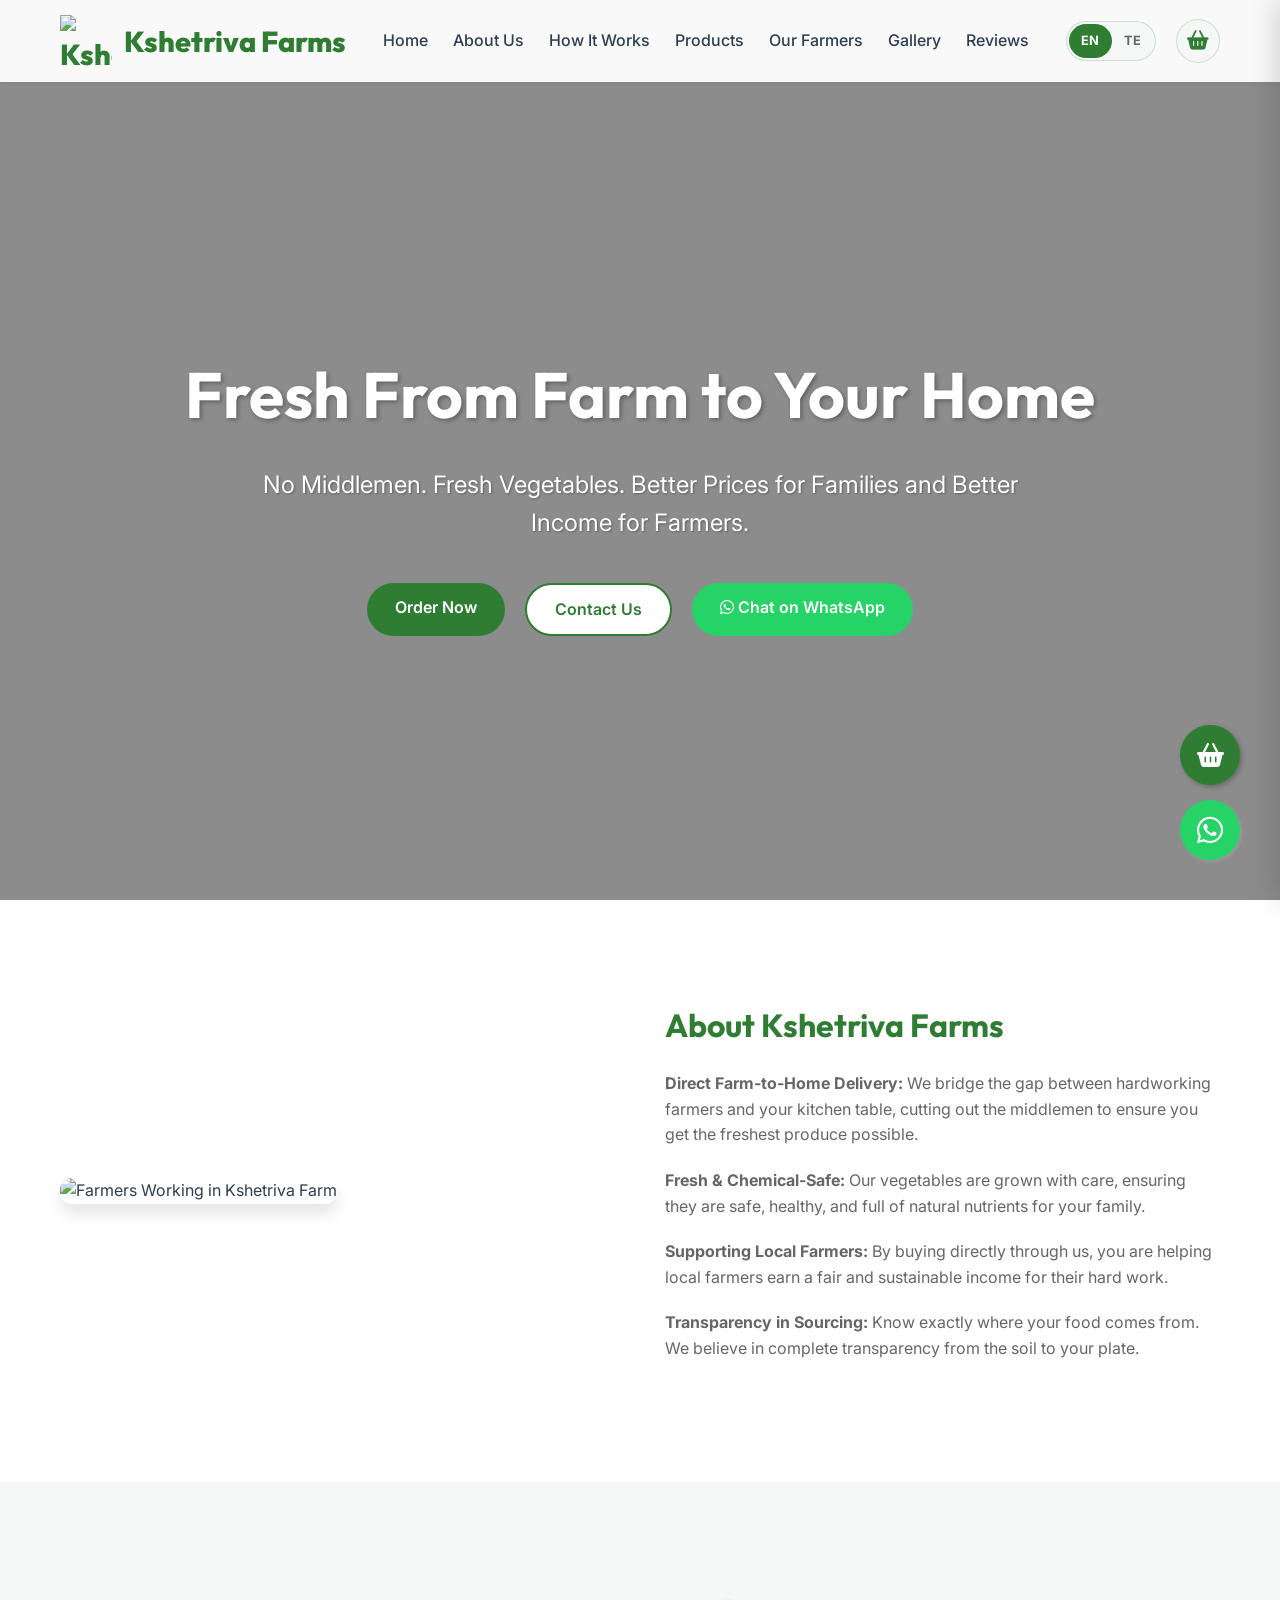
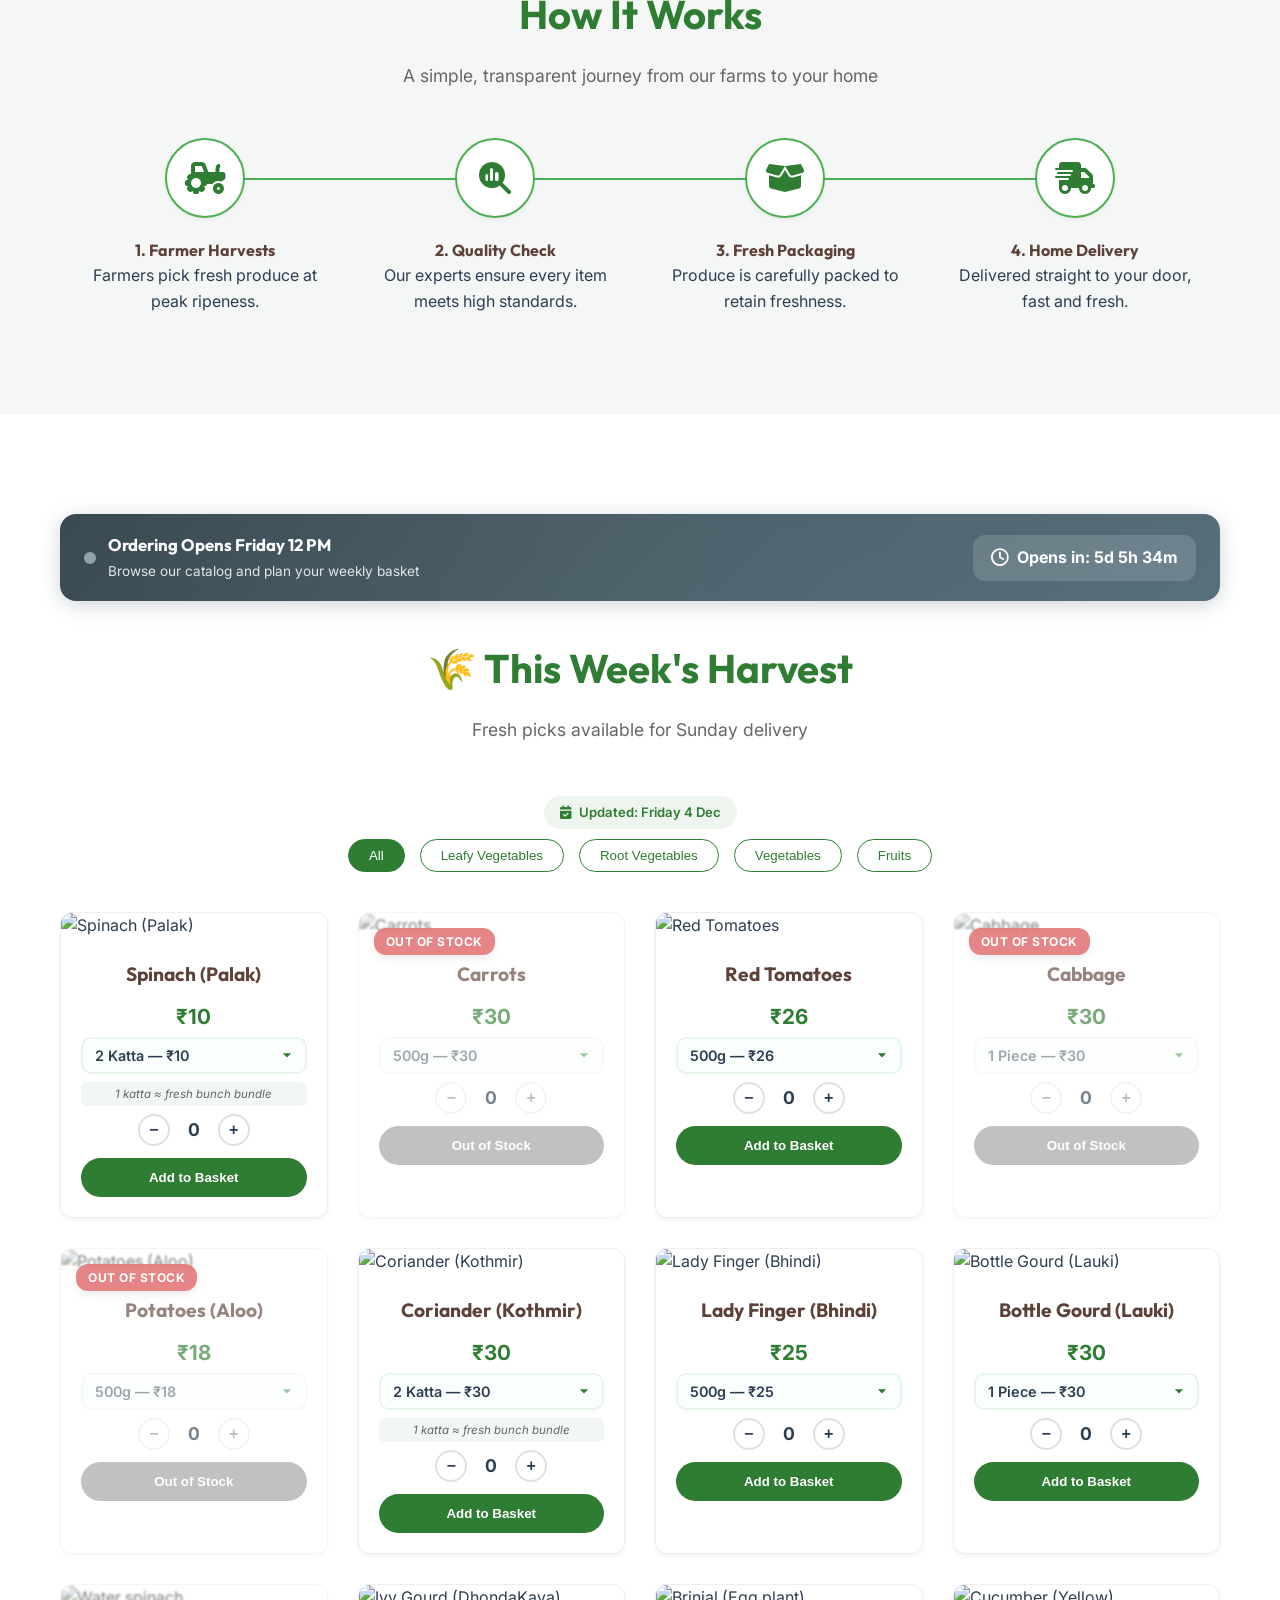
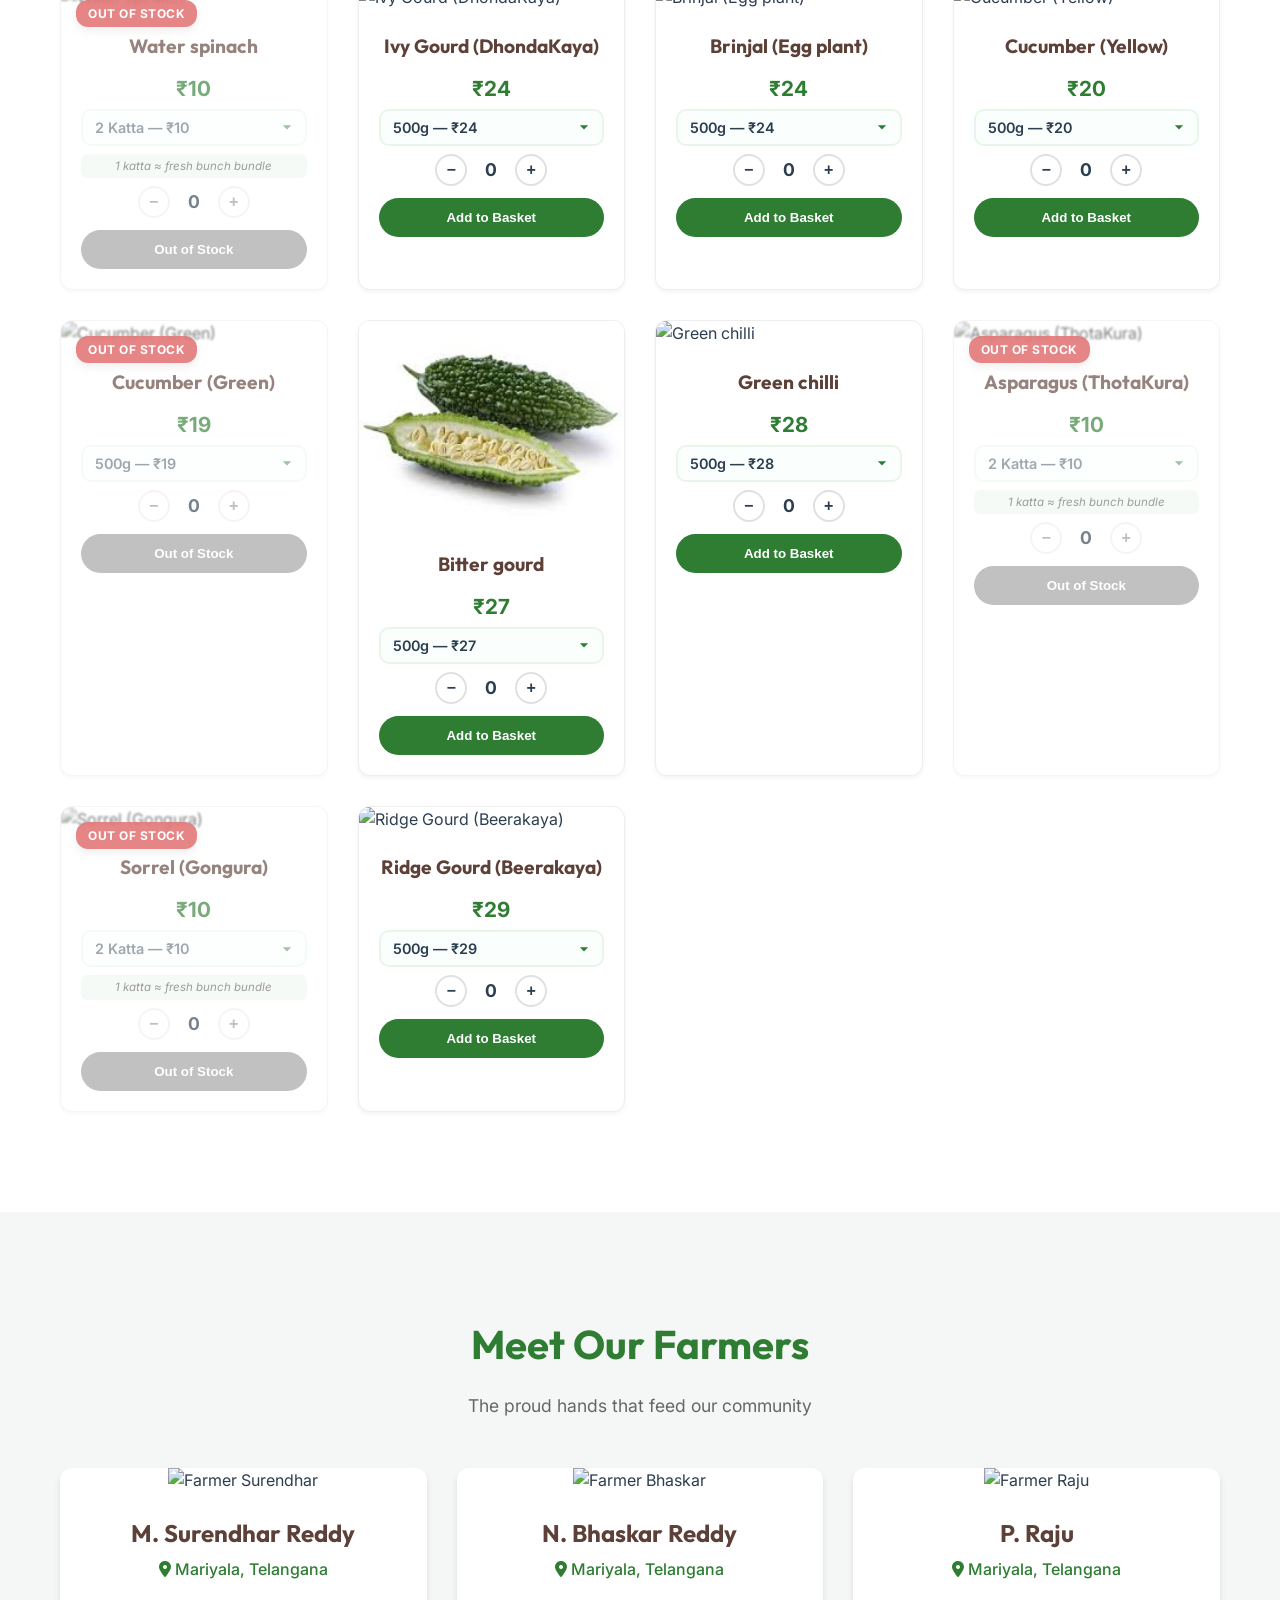
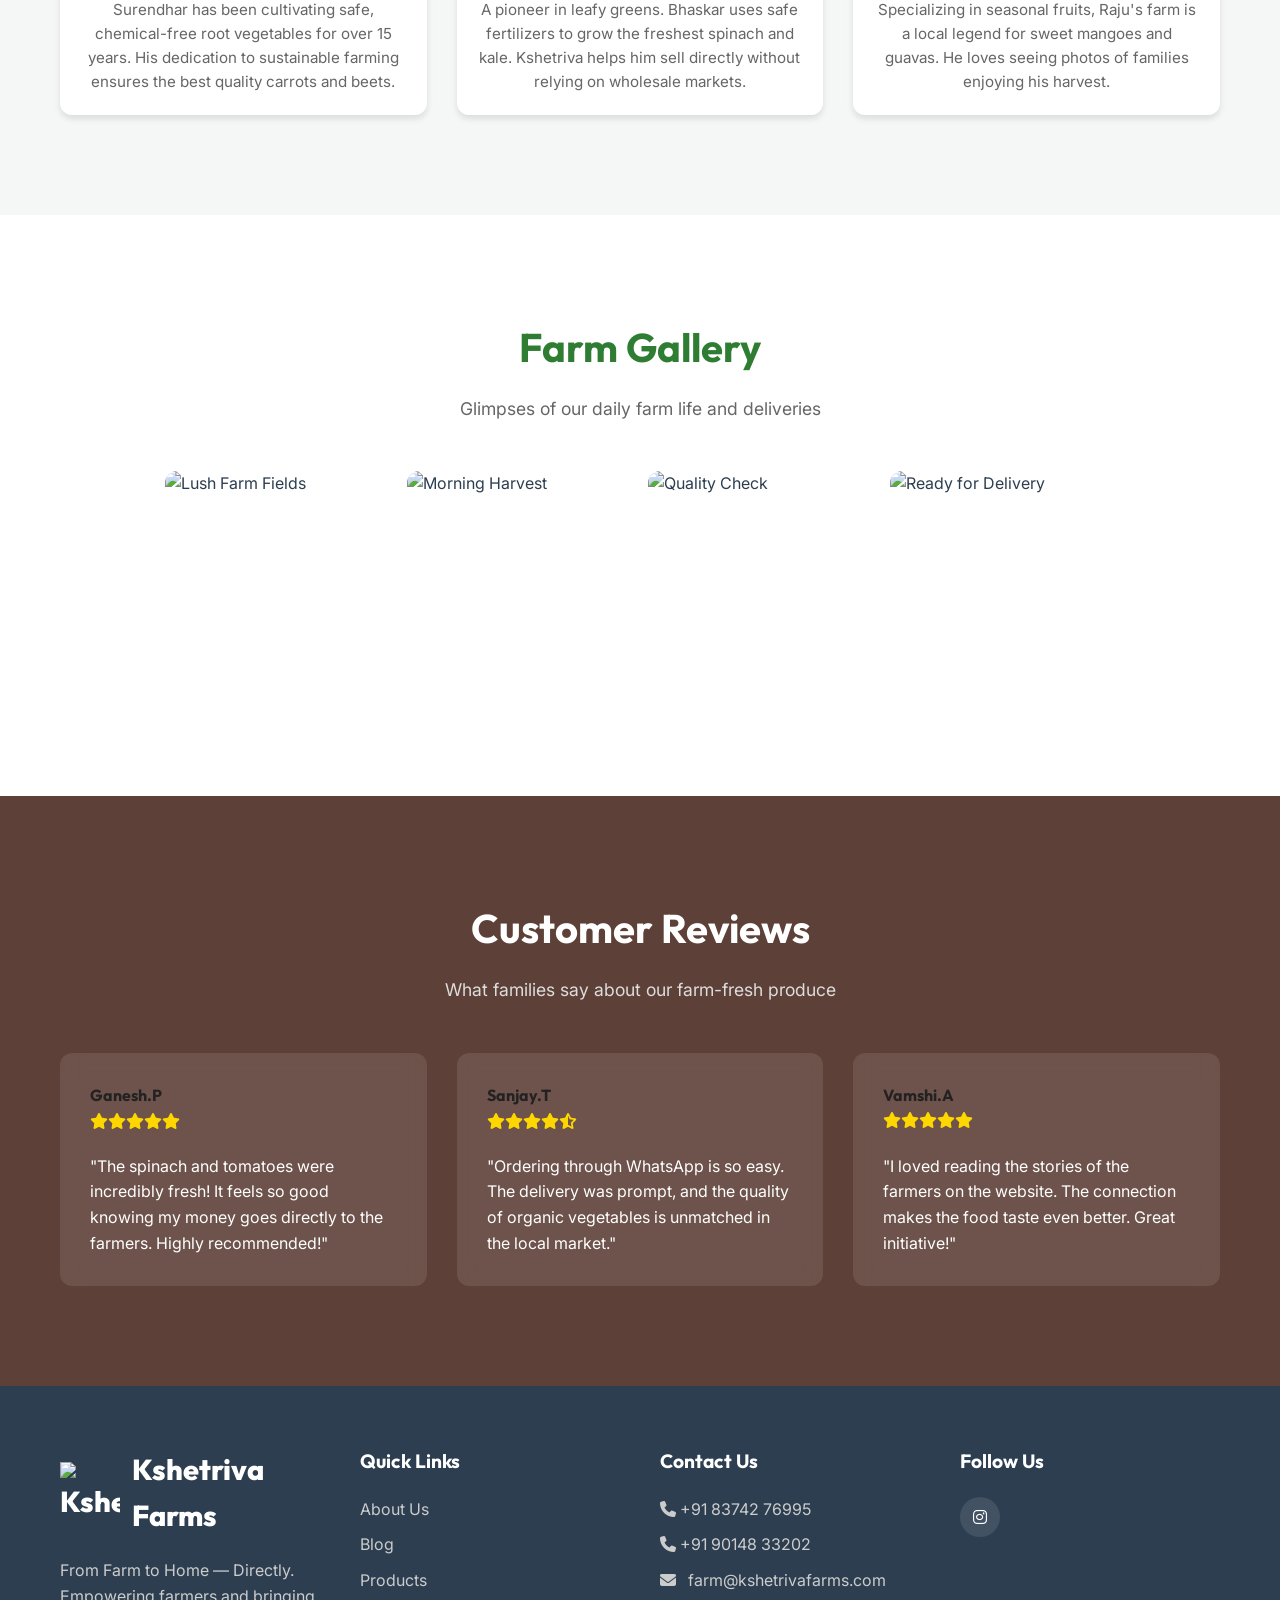
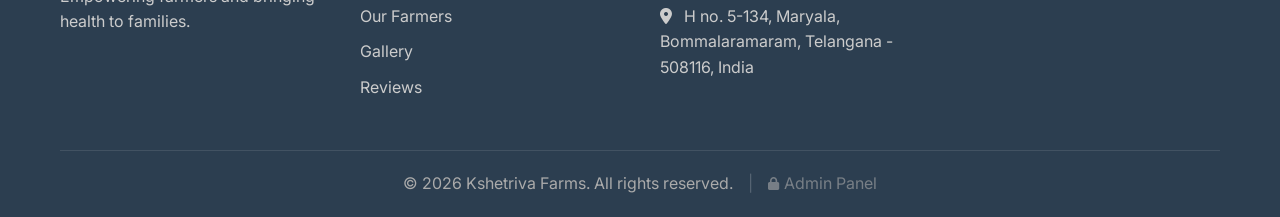
==== index.html @ bbc4e4e0 "feat: simplify price/cost management, decouple historical profits, remove Product Cost Management su" ====
<!DOCTYPE html>
<html lang="en">

<head>
    <meta charset="UTF-8">
    <meta name="viewport" content="width=device-width, initial-scale=1.0">
    <title>Kshetriva Farms | Fresh From Farm to Your Home</title>
    <meta name="description"
        content="Direct farm-to-home delivery of fresh vegetables without middlemen. Better prices for families and better income for farmers.">
    <meta name="keywords"
        content="Kshetriva Farms, fresh vegetables delivery, farm to home, local farmers Telangana, organic vegetables, fresh produce online, Maryala farming">

    <!-- Google Search Console -->
    <meta name="google-site-verification" content="google99060c96993b259c">

    <!-- Google Analytics (gtag.js) -->
    <script async src="https://www.googletagmanager.com/gtag/js?id=G-DQ5T03GN36"></script>
    <script>
        window.dataLayer = window.dataLayer || [];
        function gtag() { dataLayer.push(arguments); }
        gtag('js', new Date());
        gtag('config', 'G-DQ5T03GN36');
    </script>

    <!-- Canonical URL -->
    <link rel="canonical" href="https://www.kshetrivafarms.com/">

    <!-- Open Graph / Facebook -->
    <meta property="og:type" content="website">
    <meta property="og:url" content="https://www.kshetrivafarms.com/">
    <meta property="og:title" content="Kshetriva Farms | Fresh From Farm to Your Home">
    <meta property="og:description"
        content="Direct farm-to-home delivery of fresh vegetables without middlemen. Better prices for families and better income for farmers.">
    <meta property="og:image" content="https://www.kshetrivafarms.com/images/about_farm_wide.png">
    <meta property="og:site_name" content="Kshetriva Farms">

    <!-- Twitter -->
    <meta property="twitter:card" content="summary_large_image">
    <meta property="twitter:url" content="https://www.kshetrivafarms.com/">
    <meta property="twitter:title" content="Kshetriva Farms | Fresh From Farm to Your Home">
    <meta property="twitter:description"
        content="Direct farm-to-home delivery of fresh vegetables without middlemen. Better prices for families and better income for farmers.">
    <meta property="twitter:image" content="https://www.kshetrivafarms.com/images/about_farm_wide.png">

    <!-- Early Handshake CDN Preconnects -->
    <link rel="preconnect" href="https://fonts.googleapis.com">
    <link rel="preconnect" href="https://fonts.gstatic.com" crossorigin>
    <link rel="preconnect" href="https://cdnjs.cloudflare.com" crossorigin>
    <link rel="preconnect" href="https://www.googletagmanager.com" crossorigin>
    <link rel="preconnect" href="https://www.gstatic.com" crossorigin>

    <!-- Google Fonts -->
    <link
        href="https://fonts.googleapis.com/css2?family=Inter:wght@400;500;600&family=Outfit:wght@400;700;800&display=swap"
        rel="stylesheet">

    <!-- Font Awesome for Icons -->
    <link rel="stylesheet" href="https://cdnjs.cloudflare.com/ajax/libs/font-awesome/6.4.0/css/all.min.css">

    <!-- Custom CSS -->
    <link rel="stylesheet" href="styles.css?v=3.0">

    <!-- Favicon and Logo configuration standard links -->
    <link rel="icon" type="image/png" href="images/favicon.png">
    <link rel="apple-touch-icon" href="images/logo_pwa_192.png">
    <link rel="manifest" href="manifest.json">
    <meta name="theme-color" content="#2e7d32">

    <!-- Structured Data (JSON-LD LocalBusiness Schema) -->
    <script type="application/ld+json">
    {
      "@context": "https://schema.org",
      "@type": "LocalBusiness",
      "name": "Kshetriva Farms",
      "image": "https://www.kshetrivafarms.com/images/about_farm_wide.png",
      "@id": "https://www.kshetrivafarms.com/#localbusiness",
      "url": "https://www.kshetrivafarms.com/",
      "telephone": "+918374276995",
      "priceRange": "$$",
      "address": {
        "@type": "PostalAddress",
        "streetAddress": "H no. 5-134, Maryala, Bommalaramaram",
        "addressLocality": "Maryala",
        "addressRegion": "Telangana",
        "postalCode": "508116",
        "addressCountry": "IN"
      },
      "geo": {
        "@type": "GeoCoordinates",
        "latitude": 17.5186,
        "longitude": 78.9324
      },
      "openingHoursSpecification": {
        "@type": "OpeningHoursSpecification",
        "dayOfWeek": [
          "Monday",
          "Tuesday",
          "Wednesday",
          "Thursday",
          "Friday",
          "Saturday",
          "Sunday"
        ],
        "opens": "00:00",
        "closes": "23:59"
      },
      "sameAs": [
        "https://www.instagram.com/kshetrivafarms?igsh=dGV5d3I2d2Rhc2t2"
      ]
    }
    </script>
</head>

<body>

    <!-- Navigation Bar -->
    <nav class="navbar" id="navbar">
        <div class="container">
            <a href="#" class="logo">
                <img src="images/logo_nav.webp" alt="Kshetriva Farms Logo" class="logo-img" width="52" height="52">
                <span>Kshetriva Farms</span>
            </a>
            <div class="nav-links" id="navLinks">
                <a href="#home">Home</a>
                <a href="#about">About Us</a>
                <a href="#how-it-works">How It Works</a>
                <a href="#products">Products</a>
                <a href="#farmers">Our Farmers</a>
                <a href="#gallery">Gallery</a>
                <a href="#reviews">Reviews</a>
            </div>
            <div class="nav-actions">
                <div class="lang-toggle" id="langToggle" title="Switch Language / భాష మార్చండి">
                    <span class="lang-option active" id="langOptEn">EN</span>
                    <span class="lang-option" id="langOptTe">TE</span>
                    <div class="lang-slider"></div>
                </div>
                <button class="cart-btn" id="cartBtn" title="View Cart">
                    <i class="fa-solid fa-shopping-basket"></i>
                    <span class="cart-badge" id="cartBadge">0</span>
                </button>
                <button class="mobile-menu-btn" id="mobileBtn">
                    <i class="fa-solid fa-bars"></i>
                </button>
            </div>
        </div>
    </nav>

    <!-- Hero Section -->
    <section class="hero" id="home">
        <video autoplay loop muted playsinline class="hero-video">
            <source src="videos/bg-video.mp4" type="video/mp4">
            Your browser does not support the video tag.
        </video>
        <div class="hero-overlay"></div>
        <div class="container hero-content">
            <h1>Fresh From Farm to Your Home</h1>
            <p>No Middlemen. Fresh Vegetables. Better Prices for Families and Better Income for Farmers.</p>
            <div class="hero-btns">
                <a href="#products" class="btn btn-primary">Order Now</a>
                <a href="#footer" class="btn btn-secondary">Contact Us</a>
                <a href="https://wa.me/918374276995?text=Hello%20Kshetriva%20Farms,%20I%20want%20to%20place%20an%20order."
                    target="_blank" class="btn btn-whatsapp"><i class="fa-brands fa-whatsapp"></i> Chat on WhatsApp</a>
            </div>
        </div>
    </section>

    <!-- About Section -->
    <section class="about" id="about">
        <div class="container about-content">
            <div class="about-image">
                <img src="images/about_farm_wide.png" alt="Farmers Working in Kshetriva Farm" width="560" height="315"
                    loading="lazy">
            </div>
            <div class="about-text">
                <h3 class="section-title" style="text-align: left;">About Kshetriva Farms</h3>
                <p><strong>Direct Farm-to-Home Delivery:</strong> We bridge the gap between hardworking farmers and your
                    kitchen table, cutting out the middlemen to ensure you get the freshest produce possible.</p>
                <p><strong>Fresh & Chemical-Safe:</strong> Our vegetables are grown with care, ensuring they are safe,
                    healthy, and full of natural nutrients for your family.</p>
                <p><strong>Supporting Local Farmers:</strong> By buying directly through us, you are helping local
                    farmers earn a fair and sustainable income for their hard work.</p>
                <p><strong>Transparency in Sourcing:</strong> Know exactly where your food comes from. We believe in
                    complete transparency from the soil to your plate.</p>
            </div>
        </div>
    </section>

    <!-- How It Works -->
    <section class="how-it-works" id="how-it-works">
        <div class="container">
            <h2 class="section-title">How It Works</h2>
            <p class="section-subtitle">A simple, transparent journey from our farms to your home</p>

            <div class="steps-container">
                <div class="step">
                    <div class="step-icon"><i class="fa-solid fa-tractor"></i></div>
                    <h4>1. Farmer Harvests</h4>
                    <p>Farmers pick fresh produce at peak ripeness.</p>
                </div>
                <div class="step">
                    <div class="step-icon"><i class="fa-solid fa-magnifying-glass-chart"></i></div>
                    <h4>2. Quality Check</h4>
                    <p>Our experts ensure every item meets high standards.</p>
                </div>
                <div class="step">
                    <div class="step-icon"><i class="fa-solid fa-box-open"></i></div>
                    <h4>3. Fresh Packaging</h4>
                    <p>Produce is carefully packed to retain freshness.</p>
                </div>
                <div class="step">
                    <div class="step-icon"><i class="fa-solid fa-truck-fast"></i></div>
                    <h4>4. Home Delivery</h4>
                    <p>Delivered straight to your door, fast and fresh.</p>
                </div>
            </div>
        </div>
    </section>

    <!-- Products Section -->
    <section class="products" id="products">
        <div class="container">
            <!-- Ordering Window Status Banner -->
            <div class="ordering-window-banner" id="orderingWindowBanner">
                <div class="banner-status">
                    <div class="banner-status-dot"></div>
                    <div class="banner-text">
                        <h4 id="bannerTitle">Order by Saturday 9 PM</h4>
                        <p id="bannerSubtext">For Sunday delivery (Fresh from farm directly to your home)</p>
                    </div>
                </div>
                <div class="banner-countdown" id="bannerCountdown">
                    <i class="fa-regular fa-clock"></i>
                    <span id="countdownTimer">--h --m</span>
                </div>
            </div>

            <!-- Harvest Header -->
            <div class="harvest-header">
                <h2 class="section-title" id="harvestTitle">🌾 This Week's Harvest</h2>
                <p class="section-subtitle" id="harvestSubtitle">Fresh picks available for Sunday delivery</p>
                <div class="harvest-update-date" id="harvestDate">
                    <i class="fa-solid fa-calendar-check"></i>
                    <span id="harvestDateText">Updated: Friday</span>
                </div>
            </div>

            <div class="category-filter">
                <button class="filter-btn active" data-filter="all">All</button>
                <button class="filter-btn" data-filter="leafy">Leafy Vegetables</button>
                <button class="filter-btn" data-filter="root">Root Vegetables</button>
                <!-- <button class="filter-btn" data-filter="seasonal">Seasonal</button> -->
                <button class="filter-btn" data-filter="vegetables">Vegetables</button>
                <button class="filter-btn" data-filter="fruits">Fruits</button>
            </div>

            <div class="product-grid" id="productGrid">
                <!-- Products injected via JS -->
            </div>
        </div>
    </section>

    <!-- Meet Our Farmers Section -->
    <section class="farmers" id="farmers">
        <div class="container">
            <h2 class="section-title">Meet Our Farmers</h2>
            <p class="section-subtitle">The proud hands that feed our community</p>

            <div class="farmer-grid">
                <div class="farmer-card">
                    <img src="images/farmer_surendhar.webp" alt="Farmer Surendhar" class="farmer-img" width="300"
                        height="250" loading="lazy">
                    <div class="farmer-info">
                        <h4>M. Surendhar Reddy</h4>
                        <p class="farmer-location"><i class="fa-solid fa-location-dot"></i> Mariyala, Telangana</p>
                        <p class="farmer-story">Surendhar has been cultivating safe, chemical-free root vegetables for
                            over 15
                            years.
                            His dedication to sustainable farming ensures the best quality carrots and beets.</p>
                    </div>
                </div>
                <div class="farmer-card">
                    <img src="images/farmer_bhaskar.jpg" alt="Farmer Bhaskar" class="farmer-img" width="300"
                        height="250" loading="lazy" style="object-position: center 15%;">
                    <div class="farmer-info">
                        <h4>N. Bhaskar Reddy</h4>
                        <p class="farmer-location"><i class="fa-solid fa-location-dot"></i> Mariyala, Telangana</p>
                        <p class="farmer-story">A pioneer in leafy greens. Bhaskar uses safe fertilizers to grow the
                            freshest spinach and kale. Kshetriva helps him sell directly without relying on wholesale
                            markets.</p>
                    </div>
                </div>
                <div class="farmer-card">
                    <img src="images/farmer_ashok.webp" alt="Farmer Raju" class="farmer-img" width="300" height="250"
                        loading="lazy">
                    <div class="farmer-info">
                        <h4>P. Raju</h4>
                        <p class="farmer-location"><i class="fa-solid fa-location-dot"></i> Mariyala, Telangana</p>
                        <p class="farmer-story">Specializing in seasonal fruits, Raju's farm is a local legend for
                            sweet mangoes and guavas. He loves seeing photos of families enjoying his harvest.</p>
                    </div>
                </div>
            </div>
        </div>
    </section>

    <!-- Gallery Section -->
    <section class="gallery" id="gallery">
        <div class="container">
            <h2 class="section-title">Farm Gallery</h2>
            <p class="section-subtitle">Glimpses of our daily farm life and deliveries</p>

            <div class="gallery-grid">
                <div class="gallery-item">
                    <img src="images/farm_field.webp" alt="Lush Farm Fields" width="300" height="300" loading="lazy">
                    <div class="gallery-overlay">
                        <h4>Lush Fields</h4>
                    </div>
                </div>
                <div class="gallery-item">
                    <img src="images/harvesting.webp" alt="Morning Harvest" width="300" height="300" loading="lazy">
                    <div class="gallery-overlay">
                        <h4>Morning Harvest</h4>
                    </div>
                </div>
                <div class="gallery-item">
                    <img src="images/quality_check.webp" alt="Quality Check" width="300" height="300" loading="lazy">
                    <div class="gallery-overlay">
                        <h4>Quality Check</h4>
                    </div>
                </div>
                <div class="gallery-item">
                    <img src="images/delivery_box.webp" alt="Ready for Delivery" width="300" height="300"
                        loading="lazy">
                    <div class="gallery-overlay">
                        <h4>Ready for Delivery</h4>
                    </div>
                </div>
            </div>
        </div>
    </section>

    <!-- Reviews Section -->
    <section class="reviews" id="reviews">
        <div class="container">
            <h2 class="section-title">Customer Reviews</h2>
            <p class="section-subtitle" style="color: #ddd;">What families say about our farm-fresh produce</p>

            <div class="review-grid">
                <div class="review-card">
                    <div class="review-header">
                        <div class="review-header-name">
                            <h4>Ganesh.P</h4>
                            <div class="stars">
                                <i class="fa-solid fa-star"></i><i class="fa-solid fa-star"></i><i
                                    class="fa-solid fa-star"></i><i class="fa-solid fa-star"></i><i
                                    class="fa-solid fa-star"></i>
                            </div>
                        </div>
                    </div>
                    <p>"The spinach and tomatoes were incredibly fresh! It feels so good knowing my money goes directly
                        to the farmers. Highly recommended!"</p>
                </div>
                <div class="review-card">
                    <div class="review-header">
                        <div class="review-header-name">
                            <h4>Sanjay.T</h4>
                            <div class="stars">
                                <i class="fa-solid fa-star"></i><i class="fa-solid fa-star"></i><i
                                    class="fa-solid fa-star"></i><i class="fa-solid fa-star"></i><i
                                    class="fa-solid fa-star-half-stroke"></i>
                            </div>
                        </div>
                    </div>
                    <p>"Ordering through WhatsApp is so easy. The delivery was prompt, and the quality of organic
                        vegetables is unmatched in the local market."</p>
                </div>
                <div class="review-card">
                    <div class="review-header">
                        <div class="review-header-name">
                            <h4>Vamshi.A</h4>
                            <div class="stars">
                                <i class="fa-solid fa-star"></i><i class="fa-solid fa-star"></i><i
                                    class="fa-solid fa-star"></i><i class="fa-solid fa-star"></i><i
                                    class="fa-solid fa-star"></i>
                            </div>
                        </div>
                    </div>
                    <p>"I loved reading the stories of the farmers on the website. The connection makes the food taste
                        even better. Great initiative!"</p>
                </div>
            </div>
        </div>
    </section>

    <!-- Footer -->
    <footer id="footer">
        <div class="container">
            <div class="footer-grid">
                <div class="footer-col">
                    <a href="#" class="logo" style="color: white; margin-bottom: 20px;">
                        <img src="images/logo_nav.webp" alt="Kshetriva Farms Logo" class="logo-img footer-logo-img"
                            width="60" height="60" loading="lazy">
                        <span>Kshetriva Farms</span>
                    </a>
                    <p style="color: #ccc;">From Farm to Home — Directly. Empowering farmers and bringing health to
                        families.</p>
                </div>
                <div class="footer-col">
                    <h4>Quick Links</h4>
                    <ul>
                        <li><a href="#about">About Us</a></li>
                        <li><a href="blog.html">Blog</a></li>
                        <li><a href="#products">Products</a></li>
                        <li><a href="#farmers">Our Farmers</a></li>
                        <li><a href="#gallery">Gallery</a></li>
                        <li><a href="#reviews">Reviews</a></li>
                    </ul>
                </div>
                <div class="footer-col">
                    <h4>Contact Us</h4>
                    <ul style="color: #ccc;">
                        <li style="margin-bottom: 10px;"><i class="fa-solid fa-phone"></i> +91 83742 76995</li>
                        <li style="margin-bottom: 10px;"><i class="fa-solid fa-phone"></i> +91 90148 33202</li>
                        <li style="margin-bottom: 10px;"><a href="mailto:farm@kshetrivafarms.com" id="emailContactBtn"
                                style="margin-right: 8px;"><i class="fa-solid fa-envelope"></i></a>
                            farm@kshetrivafarms.com</li>
                        <li style="margin-bottom: 10px;"><a href="https://maps.app.goo.gl/3hkokYQueuyNkXwh9"
                                target="_blank" style="margin-right: 8px;"><i class="fa-solid fa-location-dot"></i></a>
                            H no. 5-134, Maryala, Bommalaramaram, Telangana - 508116, India</li>
                    </ul>
                </div>
                <div class="footer-col">
                    <h4>Follow Us</h4>
                    <div class="social-links">
                        <a href="https://www.instagram.com/kshetrivafarms?igsh=dGV5d3I2d2Rhc2t2" target="_blank"><i
                                class="fa-brands fa-instagram"></i></a>
                    </div>
                </div>
            </div>
            <div class="footer-bottom"
                style="display: flex; justify-content: center; align-items: center; gap: 15px; flex-wrap: wrap; padding-top: 20px; border-top: 1px solid rgba(255, 255, 255, 0.1);">
                <p id="copyrightText" style="margin: 0;">&copy; 2026 Kshetriva Farms. All rights reserved.</p>
                <span style="color: rgba(255,255,255,0.2);">|</span>
                <a href="#admin" id="adminLink"
                    style="opacity: 0.6; transition: var(--transition); cursor: pointer; display: inline-flex; align-items: center; gap: 5px;"><i
                        class="fa-solid fa-lock" style="font-size: 0.8rem;"></i>Admin Panel</a>
            </div>
        </div>
    </footer>

    <!-- Floating Cart Button -->
    <button class="cart-float" id="cartFloatBtn" title="View Basket">
        <i class="fa-solid fa-shopping-basket"></i>
        <span class="cart-badge-float" id="cartBadgeFloat">0</span>
    </button>

    <!-- WhatsApp Floating Button -->
    <a href="https://wa.me/918374276995?text=Hello%20Kshetriva%20Farms,%20I%20want%20to%20place%20an%20order."
        class="whatsapp-float" target="_blank">
        <i class="fa-brands fa-whatsapp"></i>
    </a>

    <!-- Shopping Cart Drawer -->
    <div class="cart-drawer" id="cartDrawer">
        <div class="cart-drawer-header">
            <h3><i class="fa-solid fa-shopping-basket"></i> Your Basket</h3>
            <div class="cart-header-actions">
                <button class="clear-cart-btn" id="clearCartBtn" onclick="clearCart()">Clear All</button>
                <button class="close-cart-btn" id="closeCartBtn">&times;</button>
            </div>
        </div>
        <div class="cart-drawer-items" id="cartDrawerItems">
            <!-- Dynamically populated -->
        </div>
        <div class="cart-drawer-footer">
            <!-- Basket Status Badge -->
            <div class="basket-status-section" id="basketStatusSection" style="display: none;">
                <div class="basket-badge" id="basketBadge">
                    <span class="basket-badge-icon" id="basketBadgeIcon">🏠</span>
                    <div class="basket-badge-text">
                        <span class="tier-name" id="basketTierName">Small Basket</span>
                        <span class="tier-suitability" id="basketTierSuitability"
                            style="font-size: 0.72rem; font-weight: 500; display: block; opacity: 0.9; margin-top: 1px; color: inherit;">Small
                            Basket is suitable for your 5 items!</span>
                        <span class="tier-discount" id="basketTierDiscount">5% Discount Applied</span>
                    </div>
                </div>
                <div class="basket-progress" id="basketProgress">
                    <div class="basket-progress-text" id="basketProgressText"></div>
                    <div class="basket-progress-bar">
                        <div class="basket-progress-fill" id="basketProgressFill" style="width: 0%;"></div>
                    </div>
                </div>
            </div>

            <!-- Coupon Code Section -->
            <div class="cart-coupon-section" id="cartCouponSection">
                <div class="coupon-input-wrapper">
                    <input type="text" id="couponInput" placeholder="Enter coupon code" />
                    <button id="applyCouponBtn">Apply</button>
                </div>
                <div id="couponMessage" class="coupon-msg"></div>
            </div>

            <!-- Totals Breakdown -->
            <div class="cart-totals-breakdown" id="cartTotalsBreakdown">
                <div class="cart-subtotal-row" id="cartSubtotalRow" style="display: none;">
                    <span id="subtotalLabel">Subtotal:</span>
                    <span id="cartSubtotalSum">₹0</span>
                </div>
                <div class="cart-discount-row" id="cartDiscountRow" style="display: none;">
                    <span id="discountLabel">Basket Discount:</span>
                    <span id="cartDiscountAmt">-₹0</span>
                </div>
                <div class="cart-delivery-row" id="cartDeliveryRow" style="display: none;">
                    <span id="deliveryLabel">Delivery Charges:</span>
                    <span id="cartDeliverySum">
                        <del style="color: #888; margin-right: 5px;">₹69</del>
                        <span style="color: #2e7d32; font-weight: 600;">₹49</span>
                    </span>
                </div>
                <div class="cart-final-row">
                    <span id="totalLabel">Total:</span>
                    <span id="cartTotalSum">₹0</span>
                </div>
            </div>

            <!-- Minimum Order Notice -->
            <div class="min-order-notice" id="minOrderNotice" style="display: none;">
                <i class="fa-solid fa-circle-info"></i>
                <span id="minOrderText">Minimum order: 3 products or total above ₹99</span>
            </div>

            <!-- Window Closed Notice -->
            <div class="window-closed-notice" id="windowClosedNotice" style="display: none;">
                <i class="fa-solid fa-clock"></i>
                <span id="windowClosedText">Ordering opens Friday 12 PM. You can browse and build your cart now.</span>
            </div>

            <button class="btn btn-whatsapp-order" id="whatsappOrderBtn">
                <i class="fa-brands fa-whatsapp"></i> Send Order on WhatsApp
            </button>
        </div>
    </div>
    <div class="cart-overlay" id="cartOverlay"></div>

    <!-- Custom Confirmation Modal -->
    <div class="confirm-modal" id="confirmModal">
        <div class="confirm-modal-content">
            <h3>Empty Your Basket?</h3>
            <p>Are you sure you want to clear all products from your basket?</p>
            <div class="confirm-modal-buttons">
                <button class="btn btn-secondary" id="cancelConfirmBtn">Cancel</button>
                <button class="btn btn-primary" id="acceptConfirmBtn"
                    style="background-color: #d32f2f; border-color: #d32f2f; color: white;">Clear All</button>
            </div>
        </div>
    </div>

    <!-- Toast Notification -->
    <div class="toast-notification" id="toastNotification">
        <i class="fa-solid fa-check-circle"></i> Email copied to clipboard!
    </div>

    <!-- Cart Recovery Notification Toast -->
    <div class="cart-recovery-toast" id="cartRecoveryToast">
        <div class="cart-recovery-content">
            <div class="cart-recovery-icon"><i class="fa-solid fa-shopping-basket"></i></div>
            <div class="cart-recovery-text">
                <h4 id="recoveryTitle">Resume Your Basket?</h4>
                <p id="recoveryDesc">You have items in your draft basket from your last visit.</p>
            </div>
        </div>
        <div class="cart-recovery-buttons">
            <button class="btn btn-recovery-clear" id="recoveryClearBtn">Clear</button>
            <button class="btn btn-recovery-resume" id="recoveryResumeBtn">Resume Basket</button>
        </div>
    </div>

    <!-- Admin Login Modal Overlay -->
    <div class="admin-login-modal" id="adminLoginModal">
        <div class="admin-login-content">
            <button class="close-admin-login" id="closeAdminLoginBtn">&times;</button>
            <h3><i class="fa-solid fa-lock"></i> Admin Portal</h3>
            <p class="admin-subtitle">Enter credentials to manage Kshetriva Farms catalog</p>
            <form id="adminLoginForm" onsubmit="handleAdminLogin(event)">
                <div class="form-group" style="text-align: left; margin-bottom: 15px;">
                    <label for="adminEmail"
                        style="display: block; margin-bottom: 5px; font-weight: 600; font-size: 0.9rem;">Email
                        Address</label>
                    <input type="email" id="adminEmail" required placeholder="User Name"
                        style="width: 100%; padding: 10px; border-radius: 8px; border: 1px solid #ddd;">
                </div>
                <div class="form-group" style="text-align: left; margin-bottom: 15px;">
                    <label for="adminPassword"
                        style="display: block; margin-bottom: 5px; font-weight: 600; font-size: 0.9rem;">Password</label>
                    <input type="password" id="adminPassword" required placeholder="••••••••••••"
                        style="width: 100%; padding: 10px; border-radius: 8px; border: 1px solid #ddd;">
                </div>
                <div class="admin-login-error" id="adminLoginError"
                    style="color: #d32f2f; font-size: 0.85rem; margin-bottom: 10px; display: none;"></div>
                <button type="submit" class="btn btn-primary"
                    style="width: 100%; margin-top: 10px; border-radius: 8px;">Login to Dashboard</button>
            </form>
        </div>
    </div>

    <!-- WhatsApp Contact Details Modal -->
    <div class="admin-login-modal" id="whatsappDetailsModal" style="z-index: 3000;">
        <div class="admin-login-content"
            style="max-width: 450px; border-radius: 20px; box-shadow: 0 15px 35px rgba(0,0,0,0.15); position: relative;">
            <button class="close-admin-login" id="closeDetailsModalBtn"
                style="top: 15px; right: 15px; background: none; border: none; font-size: 1.8rem; cursor: pointer;">&times;</button>
            <div style="text-align: center; margin-bottom: 20px;">
                <div
                    style="width: 60px; height: 60px; background: rgba(37, 211, 102, 0.1); color: #25d366; border-radius: 50%; display: flex; align-items: center; justify-content: center; margin: 0 auto 15px; font-size: 1.8rem;">
                    <i class="fa-brands fa-whatsapp"></i>
                </div>
                <h3 id="detailsModalTitle"
                    style="color: var(--primary-color); font-size: 1.5rem; font-family: 'Outfit', sans-serif;">WhatsApp
                    Contact</h3>
                <p id="detailsModalSubtitle" style="color: var(--text-light); font-size: 0.9rem; margin-top: 5px;">
                    Please provide your details to continue.</p>
            </div>
            <form id="whatsappDetailsForm">
                <div class="form-group" style="text-align: left; margin-bottom: 16px;">
                    <label for="custName" id="lblCustName"
                        style="display: block; margin-bottom: 6px; font-weight: 600; font-size: 0.88rem; color: var(--text-dark);">Your
                        Name *</label>
                    <input type="text" id="custName" required placeholder="Your Name"
                        style="width: 100%; padding: 11px 14px; border-radius: 10px; border: 1.5px solid #e0e0e0; font-family: inherit; font-size: 0.95rem; transition: var(--transition);">
                </div>
                <div class="form-group" style="text-align: left; margin-bottom: 16px;">
                    <label for="custPhone" id="lblCustPhone"
                        style="display: block; margin-bottom: 6px; font-weight: 600; font-size: 0.88rem; color: var(--text-dark);">WhatsApp
                        Number *</label>
                    <input type="tel" id="custPhone" required placeholder="e.g. 9876543210" pattern="[0-9]{10}"
                        title="Please enter a valid 10-digit phone number"
                        style="width: 100%; padding: 11px 14px; border-radius: 10px; border: 1.5px solid #e0e0e0; font-family: inherit; font-size: 0.95rem; transition: var(--transition);">
                </div>
                <div class="form-group" style="text-align: left; margin-bottom: 20px;">
                    <label for="custArea" id="lblCustArea"
                        style="display: block; margin-bottom: 6px; font-weight: 600; font-size: 0.88rem; color: var(--text-dark);">Area
                        / Locality *</label>
                    <input type="text" id="custArea" required placeholder="e.g. Maryala, Telangana"
                        style="width: 100%; padding: 11px 14px; border-radius: 10px; border: 1.5px solid #e0e0e0; font-family: inherit; font-size: 0.95rem; transition: var(--transition);">
                </div>
                <button type="submit" class="btn btn-whatsapp" id="btnDetailsSubmit"
                    style="width: 100%; border-radius: 10px; padding: 13px; font-size: 1rem; display: flex; align-items: center; justify-content: center; gap: 8px; font-family: 'Outfit', sans-serif;">
                    <i class="fa-brands fa-whatsapp"></i> Proceed to WhatsApp
                </button>
            </form>
        </div>
    </div>

    <!-- Admin Dashboard Overlay Panel -->
    <div class="admin-dashboard-overlay" id="adminDashboardOverlay">
        <div class="admin-dashboard-container">
            <header class="admin-dash-header">
                <div class="admin-header-title">
                    <h2><i class="fa-solid fa-tractor"></i> Kshetriva Farms Admin</h2>
                    <span class="admin-badge" id="adminSyncBadge">Live Inventory Portal</span>
                </div>
                <div class="admin-header-actions">
                    <button class="btn btn-primary" onclick="openProductFormModal()"
                        style="padding: 10px 20px; border-radius: 30px; font-size: 0.9rem;"><i
                            class="fa-solid fa-plus"></i> Add New Product</button>
                    <button class="btn btn-secondary" onclick="handleAdminLogout()" id="adminLogoutBtn"
                        style="padding: 10px 20px; border-radius: 30px; font-size: 0.9rem; border: 2px solid #888; color: #555;"><i
                            class="fa-solid fa-right-from-bracket"></i> Logout</button>
                    <button class="close-admin-dash" id="closeAdminDashBtn">&times;</button>
                </div>
            </header>

            <!-- Admin Dashboard Tabs -->
            <div class="admin-tabs">
                <button class="admin-tab-btn active" id="adminTabCatalogBtn" onclick="switchAdminTab('catalog')">
                    <i class="fa-solid fa-seedling"></i> Manage Catalog
                </button>
                <button class="admin-tab-btn" id="adminTabLeadsBtn" onclick="switchAdminTab('leads')">
                    <i class="fa-solid fa-address-book"></i> Customer Leads
                </button>
                <button class="admin-tab-btn" id="adminTabFounderBtn" onclick="switchAdminTab('founder')">
                    <i class="fa-solid fa-chart-line"></i> Founder Insights
                </button>
                <button class="admin-tab-btn" id="adminTabCompanyStatsBtn" onclick="switchAdminTab('companyStats')">
                    <i class="fa-solid fa-chart-column"></i> Company Statistics
                </button>
                <button class="admin-tab-btn" id="adminTabSettingsBtn" onclick="switchAdminTab('settings')">
                    <i class="fa-solid fa-gears"></i> System Settings
                </button>
            </div>

            <main class="admin-dash-main">
                <!-- Manage Catalog Section -->
                <div id="adminCatalogSection">
                    <div class="admin-stats-row">
                        <div class="admin-stat-card">
                            <div class="stat-icon"
                                style="color: var(--primary-color); background: rgba(46,125,50,0.1);"><i
                                    class="fa-solid fa-carrot"></i></div>
                            <div class="stat-details">
                                <span class="stat-label">Total Products</span>
                                <h4 id="statTotalProducts">0</h4>
                            </div>
                        </div>
                        <div class="admin-stat-card">
                            <div class="stat-icon"
                                style="color: var(--secondary-color); background: rgba(76,175,80,0.1);">
                                <i class="fa-solid fa-check-double"></i>
                            </div>
                            <div class="stat-details">
                                <span class="stat-label">In Stock</span>
                                <h4 id="statInStock">0</h4>
                            </div>
                        </div>
                        <div class="admin-stat-card">
                            <div class="stat-icon" style="color: #d32f2f; background: rgba(211,47,47,0.1);"><i
                                    class="fa-solid fa-triangle-exclamation"></i></div>
                            <div class="stat-details">
                                <span class="stat-label">Out of Stock</span>
                                <h4 id="statOutOfStock">0</h4>
                            </div>
                        </div>
                    </div>

                    <div class="admin-table-container">
                        <table class="admin-products-table">
                            <thead>
                                <tr>
                                    <th>Image</th>
                                    <th>Product Name (EN / TE)</th>
                                    <th>Category</th>
                                    <th>Price & Unit</th>
                                    <th>Stock Status</th>
                                    <th>Actions</th>
                                </tr>
                            </thead>
                            <tbody id="adminProductsList">
                                <!-- Populated dynamically -->
                            </tbody>
                        </table>
                    </div>
                </div>

                <!-- Customer Leads Section -->
                <div id="adminLeadsSection" style="display: none;">
                    <div style="display: flex; justify-content: flex-end; gap: 15px; margin-bottom: 20px;">
                        <button class="btn btn-primary" onclick="openOrderFormModal()" style="border-radius: 20px; padding: 8px 16px; font-size: 0.85rem;"><i class="fa-solid fa-plus"></i> Add Manual Order</button>
                        <button class="btn btn-secondary" onclick="clearCurrentWeek()" style="border-radius: 20px; padding: 8px 16px; font-size: 0.85rem; border: 2px solid #d32f2f; color: #d32f2f;"><i class="fa-solid fa-trash-can"></i> Clear Current Week</button>
                    </div>
                    <div class="admin-stats-row">
                        <div class="admin-stat-card">
                            <div class="stat-icon"
                                style="color: var(--primary-color); background: rgba(46,125,50,0.1);"><i
                                    class="fa-solid fa-address-book"></i></div>
                            <div class="stat-details">
                                <span class="stat-label">Total Leads</span>
                                <h4 id="statTotalLeads">0</h4>
                            </div>
                        </div>
                        <div class="admin-stat-card"
                            style="flex: 2; padding: 20px; align-items: center; justify-content: flex-start; flex-direction: row; gap: 15px;">
                            <div class="stat-icon" style="color: var(--accent-color); background: rgba(245,124,0,0.1);">
                                <i class="fa-solid fa-circle-info"></i>
                            </div>
                            <p
                                style="font-size: 0.88rem; color: var(--text-light); line-height: 1.5; margin: 0; text-align: left;">
                                Customer details (Name, Phone, Locality) are collected when they click the WhatsApp
                                checkout or floating chat buttons. Capped at the <strong>latest 100 leads</strong> to
                                optimize storage.
                            </p>
                        </div>
                    </div>

                    <div class="admin-table-container" style="margin-top: 20px; overflow-x: auto;">
                        <table class="admin-products-table">
                            <thead>
                                <tr>
                                    <th>Date & Time</th>
                                    <th>Customer Name</th>
                                    <th>Phone Number</th>
                                    <th>Area (Locality)</th>
                                    <th>Source Type</th>
                                    <th>Cart Details / Receipt</th>
                                    <th>Actions</th>
                                </tr>
                            </thead>
                            <tbody id="adminLeadsList">
                                <!-- Populated dynamically via JS -->
                            </tbody>
                        </table>
                    </div>
                </div>



                <!-- Founder Insights Section -->
                <div id="adminFounderSection" style="display: none;">
                    <div class="admin-stats-row">
                        <div class="admin-stat-card">
                            <div class="stat-icon" style="color: var(--primary-color); background: rgba(46,125,50,0.1);"><i class="fa-solid fa-cash-register"></i></div>
                            <div class="stat-details">
                                <span class="stat-label">Gross Platform Sales</span>
                                <h4 id="founderRevenueVal">₹0</h4>
                            </div>
                        </div>
                        <div class="admin-stat-card">
                            <div class="stat-icon" style="color: var(--accent-color); background: rgba(245,124,0,0.1);"><i class="fa-solid fa-truck-ramp-box"></i></div>
                            <div class="stat-details">
                                <span class="stat-label">Total Orders Placed</span>
                                <h4 id="founderOrdersVal">0</h4>
                            </div>
                        </div>
                    </div>

                    <!-- Top Demand Leaderboard -->
                    <div class="admin-stat-card" style="flex-direction: column; align-items: stretch; padding: 25px; margin-bottom: 30px; margin-top: 20px;">
                        <h4 style="margin: 0 0 15px 0; font-size: 1.1rem; color: var(--primary-color);"><i class="fa-solid fa-boxes-stacked"></i> Ordered Products in Quantity (Present Week)</h4>
                        <div id="founderLeaderboardList" style="display: flex; flex-direction: column; gap: 15px;">
                            <!-- Injected via JS -->
                        </div>
                    </div>

                    <!-- Full Logistics / Order Manager -->
                    <div>
                        <h4 style="font-size: 1.2rem; color: var(--primary-color); margin-bottom: 15px; text-align: left;"><i class="fa-solid fa-truck-fast"></i> Order Manager & Logistics Console</h4>
                        <div class="admin-table-container">
                            <table class="admin-products-table">
                                <thead>
                                    <tr>
                                        <th>Date & Time</th>
                                        <th>Customer</th>
                                        <th>Items Ordered</th>
                                        <th>Total Value</th>
                                        <th>Actions</th>
                                    </tr>
                                </thead>
                                <tbody id="founderLogisticsList">
                                    <!-- Injected via JS -->
                                </tbody>
                            </table>
                        </div>
                    </div>
                </div>

                <!-- System Settings Section -->
                <div id="adminSettingsSection" style="display: none;">
                    <div class="admin-stats-row">
                        <!-- Manual Override Control Card -->
                        <div class="admin-stat-card"
                            style="flex: 1.2; flex-direction: column; align-items: stretch; padding: 25px; gap: 20px;">
                            <h4
                                style="font-size: 1.2rem; color: var(--primary-color); border-bottom: 2px solid #e8f5e9; padding-bottom: 8px; margin: 0; display: flex; align-items: center; gap: 8px;">
                                <i class="fa-solid fa-clock"></i> Manual Ordering Override
                            </h4>

                            <!-- Override Toggle Switch Row -->
                            <div
                                style="display: flex; justify-content: space-between; align-items: center; background: rgba(0,0,0,0.02); padding: 12px 18px; border-radius: 12px; border: 1px solid #f0f0f0;">
                                <div>
                                    <strong style="display: block; font-size: 0.95rem; color: var(--text-dark);">Manual
                                        Window Control</strong>
                                    <span style="font-size: 0.8rem; color: var(--text-light);">Override Friday-Saturday
                                        auto schedule</span>
                                </div>
                                <label class="stock-toggle">
                                    <input type="checkbox" id="settingOverrideToggle"
                                        onchange="toggleManualOverride(this.checked)">
                                    <span class="stock-slider"></span>
                                </label>
                            </div>

                            <!-- Open/Closed State Switch Row -->
                            <div id="settingWindowStateRow"
                                style="display: flex; justify-content: space-between; align-items: center; background: rgba(0,0,0,0.02); padding: 12px 18px; border-radius: 12px; border: 1px solid #f0f0f0; opacity: 0.5; pointer-events: none; transition: var(--transition);">
                                <div>
                                    <strong style="display: block; font-size: 0.95rem; color: var(--text-dark);">Force
                                        Store State</strong>
                                    <span style="font-size: 0.8rem; color: var(--text-light);"
                                        id="settingWindowStateLabel">Closed (Forced)</span>
                                </div>
                                <label class="stock-toggle">
                                    <input type="checkbox" id="settingWindowStateToggle"
                                        onchange="toggleForcedWindowState(this.checked)">
                                    <span class="stock-slider"></span>
                                </label>
                            </div>
                        </div>

                        <!-- Info Card -->
                        <div class="admin-stat-card"
                            style="flex: 1.5; padding: 25px; align-items: flex-start; flex-direction: row; gap: 15px;">
                            <div class="stat-icon"
                                style="color: var(--primary-color); background: rgba(46,125,50,0.1);"><i
                                    class="fa-solid fa-gears"></i></div>
                            <div style="text-align: left;">
                                <h4 style="margin: 0 0 10px 0; font-size: 1.1rem; color: var(--earthy-brown);">Control
                                    Panel Guidelines</h4>
                                <p
                                    style="font-size: 0.85rem; color: var(--text-light); line-height: 1.5; margin: 0 0 8px 0;">
                                    When <strong>Manual Window Control</strong> is enabled, the store ignores the
                                    automated weekly timer schedule (Friday 12 PM opening, Saturday 9 PM closing).
                                </p>
                                <p style="font-size: 0.85rem; color: var(--text-light); line-height: 1.5; margin: 0;">
                                    Use the <strong>Force Store State</strong> toggle to manually open (green) or close
                                    (red) the catalog checkout window for all storefront users.
                                </p>
                            </div>
                        </div>
                    </div>

                    <!-- Logs Table -->
                    <div style="margin-top: 30px;">
                        <h4
                            style="font-size: 1.2rem; color: var(--primary-color); margin-bottom: 15px; text-align: left; display: flex; align-items: center; gap: 8px;">
                            <i class="fa-solid fa-list-check"></i> State Change History (Latest 25)
                        </h4>
                        <div class="admin-table-container" style="overflow-x: auto;">
                            <table class="admin-products-table">
                                <thead>
                                    <tr>
                                        <th>Date & Time</th>
                                        <th>Action Taken</th>
                                        <th>State Switched To</th>
                                        <th>Switched By</th>
                                    </tr>
                                </thead>
                                <tbody id="adminSettingsLogsList">
                                    <!-- Populated dynamically via JS -->
                                </tbody>
                            </table>
                        </div>
                    </div>
                </div>

                <!-- Company Statistics Section -->
                <div id="adminCompanyStatsSection" style="display: none;">


                    <!-- Sub-Section 1: Analytics -->
                    <div id="statsAnalyticsSubSection">
                        <div class="admin-stats-row">
                            <div class="admin-stat-card">
                                <div class="stat-icon" style="color: var(--primary-color); background: rgba(46,125,50,0.1);"><i class="fa-solid fa-money-bill-trend-up"></i></div>
                                <div class="stat-details">
                                    <span class="stat-label">All-Time Gross Sales</span>
                                    <h4 id="statsAllTimeSales">₹0</h4>
                                </div>
                            </div>
                            <div class="admin-stat-card">
                                <div class="stat-icon" style="color: #d32f2f; background: rgba(211,47,47,0.1);"><i class="fa-solid fa-receipt"></i></div>
                                <div class="stat-details">
                                    <span class="stat-label">All-Time Expenses</span>
                                    <h4 id="statsAllTimeExpense">₹0</h4>
                                </div>
                            </div>
                            <div class="admin-stat-card">
                                <div class="stat-icon" style="color: #0288d1; background: rgba(2,136,209,0.1);"><i class="fa-solid fa-coins"></i></div>
                                <div class="stat-details">
                                    <span class="stat-label">All-Time Profit / Loss</span>
                                    <h4 id="statsAllTimeProfit">₹0</h4>
                                </div>
                            </div>
                        </div>

                        <!-- Week-wise statistics table -->
                        <div style="margin-top: 30px;">
                            <h4 style="font-size: 1.2rem; color: var(--primary-color); margin-bottom: 15px; text-align: left;"><i class="fa-solid fa-calendar-days"></i> Week-Wise Sales & Profit Breakdown</h4>
                            <div class="admin-table-container">
                                <table class="admin-products-table">
                                    <thead>
                                        <tr>
                                            <th>Week (Mon - Sun)</th>
                                            <th>Orders</th>
                                            <th>Gross Sales</th>
                                            <th>Expenses</th>
                                            <th>Net Profit / Loss</th>
                                            <th>Actions</th>
                                        </tr>
                                    </thead>
                                    <tbody id="statsWeekBreakdownList">
                                        <!-- Injected via JS -->
                                    </tbody>
                                </table>
                            </div>
                        </div>

                        <!-- Week details modal / container (shows when clicking details of a week) -->
                        <div id="weekDetailsContainer" style="display: none; margin-top: 30px; background: #fafcfb; padding: 25px; border-radius: 16px; border: 1px solid #eef3f0;">
                            <div style="display: flex; justify-content: space-between; align-items: center; margin-bottom: 20px; border-bottom: 1px solid #eee; padding-bottom: 10px;">
                                <h4 style="font-size: 1.2rem; color: var(--primary-color); margin: 0;" id="weekDetailsTitle">Week Details</h4>
                                <button class="btn btn-secondary" onclick="closeWeekDetails()" style="padding: 6px 12px; font-size: 0.8rem; border-radius: 12px;">Close Details</button>
                            </div>
                            <div class="admin-table-container">
                                <table class="admin-products-table" style="background: white;">
                                    <thead>
                                        <tr>
                                            <th>Product Name</th>
                                            <th>Quantity Sold</th>
                                            <th>Selling Price</th>
                                            <th>Cost Price (Expense)</th>
                                            <th>Subtotal Sales</th>
                                            <th>Subtotal Expenses</th>
                                            <th>Product Profit/Loss</th>
                                        </tr>
                                    </thead>
                                    <tbody id="weekDetailsProductsList">
                                        <!-- Injected via JS -->
                                    </tbody>
                                </table>
                            </div>
                            <div id="weekDetailsSummary" style="margin-top: 20px; display: grid; grid-template-columns: repeat(auto-fit, minmax(180px, 1fr)); gap: 15px; background: white; padding: 15px; border-radius: 12px; border: 1px solid #eee;">
                                <!-- Injected via JS -->
                            </div>
                        </div>
                    </div>


                </div>
            </main>
        </div>
    </div>

    <!-- Add/Edit Product Modal Form -->
    <div class="product-form-modal" id="productFormModal">
        <div class="product-form-content">
            <button class="close-product-form" onclick="closeProductFormModal()">&times;</button>
            <h3 id="productFormTitle">Add New Product</h3>
            <form id="productEntryForm" onsubmit="saveProduct(event)">
                <input type="hidden" id="formProductId">

                <div class="form-row">
                    <div class="form-group">
                        <label for="prodNameEn">Product Name (English)</label>
                        <input type="text" id="prodNameEn" required placeholder="e.g. Fresh Spinach (Palak)">
                    </div>
                    <div class="form-group">
                        <label for="prodNameTe">Product Name (Telugu)</label>
                        <input type="text" id="prodNameTe" required placeholder="e.g. తాజా పాలకూర (పాలక్)">
                    </div>
                </div>

                <div class="form-row">
                    <div class="form-group">
                        <label for="prodCategory">Category</label>
                        <select id="prodCategory" required>
                            <option value="leafy">Leafy Vegetables</option>
                            <option value="root">Root Vegetables</option>
                            <option value="seasonal">Seasonal</option>
                            <option value="vegetables">Vegetables</option>
                            <option value="fruits">Fruits</option>
                        </select>
                    </div>
                    <div class="form-group">
                        <label for="prodType">Vegetable Type</label>
                        <select id="prodType" required>
                            <option value="regular">Regular (250g / 500g / 1kg)</option>
                            <option value="leafy">Leafy (1 / 4 / 8 Katta)</option>
                            <option value="premium">Premium (Per Piece)</option>
                        </select>
                    </div>
                </div>

                <div class="form-row">
                    <div class="form-group">
                        <label for="prodUnit">Unit Type</label>
                        <select id="prodUnit" required>
                            <option value="bunch">bunch / కట్ట</option>
                            <option value="kg">kg / కిలో</option>
                            <option value="pc">pc / ముక్క / కాయ</option>
                            <option value="dozen">dozen / డజను</option>
                        </select>
                    </div>
                    <div class="form-group">
                        <label for="prodBadge">Product Badge</label>
                        <select id="prodBadge">
                            <option value="">None</option>
                            <option value="fresh_harvest">🌱 Fresh Harvest</option>
                            <option value="limited">⚡ Limited Qty</option>
                            <option value="farmer_pick">⭐ Farmer's Pick</option>
                        </select>
                    </div>
                </div>

                <div class="form-row">
                    <div class="form-group">
                        <label for="prodPrice">Price (Selling Price, in ₹, e.g. 40)</label>
                        <input type="number" id="prodPrice" required placeholder="e.g. 40">
                    </div>
                    <div class="form-group">
                        <label for="prodCostPrice">Cost Price (Expense per unit, in ₹, e.g. 25)</label>
                        <input type="number" id="prodCostPrice" placeholder="e.g. 25">
                    </div>
                </div>
                <div class="form-row">
                    <div class="form-group">
                        <label for="prodImageUrl">Image Sourcing Path / URL</label>
                        <input type="text" id="prodImageUrl" required placeholder="e.g. images/spinach.webp">
                    </div>
                    <div class="form-group" style="display: none;">
                        <label for="prodFarmer">Farmer Owner</label>
                        <select id="prodFarmer" required>
                            <option value="1" selected>M. Surendhar Reddy (Roots)</option>
                            <option value="2">N. Bhaskar Reddy (Leafy)</option>
                            <option value="3">P. Raju (Fruits / Veg)</option>
                        </select>
                    </div>
                </div>

                <div class="form-group-stock"
                    style="display: flex; align-items: center; gap: 10px; margin-top: 15px; text-align: left;">
                    <label for="prodInStock"
                        style="font-weight: 600; font-size: 0.95rem; cursor: pointer; user-select: none;">Available in
                        Stock:</label>
                    <label class="stock-toggle">
                        <input type="checkbox" id="prodInStock" checked>
                        <span class="stock-slider"></span>
                    </label>
                </div>

                <div class="product-form-buttons"
                    style="display: flex; justify-content: flex-end; gap: 15px; margin-top: 25px;">
                    <button type="button" class="btn btn-secondary" onclick="closeProductFormModal()"
                        style="border: 2px solid #888; color: #555; border-radius: 20px;">Cancel</button>
                    <button type="submit" class="btn btn-primary" id="saveProductBtn" style="border-radius: 20px;">Save
                        Product</button>
                </div>
            </form>
        </div>
    </div>

    <!-- Manual Order Entry/Edit Modal Form -->
    <div class="product-form-modal" id="orderFormModal" style="z-index: 3100;">
        <div class="product-form-content" style="max-height: 90vh; overflow-y: auto;">
            <button class="close-product-form" onclick="closeOrderFormModal()">&times;</button>
            <h3 id="orderFormTitle">Create Manual Order</h3>
            <form id="orderEntryForm" onsubmit="saveManualOrder(event)">
                <input type="hidden" id="formOrderId">
                
                <div class="form-row">
                    <div class="form-group">
                        <label for="ordName">Customer Name</label>
                        <input type="text" id="ordName" required placeholder="e.g. Anil Reddy">
                    </div>
                    <div class="form-group">
                        <label for="ordPhone">Phone Number</label>
                        <input type="tel" id="ordPhone" required placeholder="e.g. 9876543210">
                    </div>
                </div>
                
                <div class="form-row">
                    <div class="form-group">
                        <label for="ordArea">Area / Locality</label>
                        <input type="text" id="ordArea" required placeholder="e.g. Maryala, Telangana">
                    </div>
                    <div class="form-group">
                        <label for="ordStatus">Order Status</label>
                        <select id="ordStatus" required>
                            <option value="harvesting">Harvesting</option>
                            <option value="packed">Packed</option>
                            <option value="delivery">Out for Delivery</option>
                            <option value="delivered">Delivered</option>
                        </select>
                    </div>
                </div>
                
                <div class="form-row">
                    <div class="form-group">
                        <label for="ordDate">Order Date & Time</label>
                        <input type="datetime-local" id="ordDate" required>
                    </div>
                    <div class="form-group">
                        <label for="ordDeliveryCharge">Delivery Charge (₹)</label>
                        <input type="number" id="ordDeliveryCharge" min="0" required value="49" placeholder="e.g. 49">
                    </div>
                </div>
                
                <div class="form-row">
                    <div class="form-group">
                        <label for="ordDiscountPercentage">Discount (%)</label>
                        <div style="display: flex; align-items: center; gap: 10px;">
                            <input type="number" id="ordDiscountPercentage" min="0" max="100" required value="0" placeholder="e.g. 10" style="flex: 1;">
                            <span id="ordDiscountSuggestBadge" style="font-size: 0.85rem; padding: 4px 8px; background: #e0f2f1; color: #00796b; border-radius: 12px; font-weight: 600; display: none; white-space: nowrap; cursor: pointer;" title="Click to apply suggested discount">Suggest: 0%</span>
                        </div>
                    </div>
                    <div class="form-group" style="visibility: hidden;">
                        <!-- Spacer for grid alignment -->
                    </div>
                </div>
                
                <!-- Products Checklist -->
                <div style="margin-top: 15px; text-align: left;">
                    <label style="font-weight: 600; font-size: 0.9rem; color: var(--text-dark); display: block; margin-bottom: 10px;">Select Products Ordered</label>
                    <div id="orderProductsChecklist" style="display: flex; flex-direction: column; gap: 10px; max-height: 250px; overflow-y: auto; padding: 10px; border: 1px solid #ddd; border-radius: 8px;">
                        <!-- Populated dynamically via JS -->
                    </div>
                </div>
                
                <div class="product-form-buttons" style="display: flex; justify-content: flex-end; gap: 15px; margin-top: 25px;">
                    <button type="button" class="btn btn-secondary" onclick="closeOrderFormModal()" style="border: 2px solid #888; color: #555; border-radius: 20px;">Cancel</button>
                    <button type="submit" class="btn btn-primary" id="saveOrderBtn" style="border-radius: 20px;">Save Order</button>
                </div>
            </form>
        </div>
    </div>

    <!-- Firebase SDK compat libraries -->
    <script src="https://www.gstatic.com/firebasejs/10.8.0/firebase-app-compat.js"></script>
    <script src="https://www.gstatic.com/firebasejs/10.8.0/firebase-auth-compat.js"></script>
    <script src="https://www.gstatic.com/firebasejs/10.8.0/firebase-firestore-compat.js"></script>

    <!-- Custom Script -->
    <script src="script.js?v=4.0"></script>

    <!-- Register Service Worker -->
    <script>
        if ('serviceWorker' in navigator) {
            window.addEventListener('load', () => {
                navigator.serviceWorker.register('./sw.js')
                    .then((reg) => {
                        console.log('🌾 Service Worker registered successfully:', reg.scope);

                        // Force check for updates to service worker on load
                        reg.update();
                    })
                    .catch((err) => console.warn('🌾 Service Worker registration failed:', err));

                // Listen for service worker updates taking control of client and auto-reload the page
                let refreshing = false;
                navigator.serviceWorker.addEventListener('controllerchange', () => {
                    if (!refreshing) {
                        refreshing = true;
                        console.log('🌾 Service Worker updated! Reloading page to transition to Version 3.');
                        window.location.reload();
                    }
                });
            });
        }
    </script>
</body>

</html>
---- styles.css ----
:root {
  --primary-color: #2e7d32;
  --secondary-color: #4caf50;
  --accent-color: #f57c00;
  --earthy-brown: #5d4037;
  --text-dark: #2c3e50;
  --text-light: #666666;
  --bg-white: #ffffff;
  --bg-light: #f4f7f6;
  --shadow-sm: 0 2px 4px rgba(0, 0, 0, 0.05);
  --shadow-md: 0 4px 6px rgba(0, 0, 0, 0.1);
  --shadow-lg: 0 10px 15px rgba(0, 0, 0, 0.1);
  --transition: all 0.3s ease;
  --border-radius: 12px;
}

* {
  margin: 0;
  padding: 0;
  box-sizing: border-box;
}

body {
  font-family: 'Inter', sans-serif;
  color: var(--text-dark);
  background-color: var(--bg-white);
  line-height: 1.6;
  overflow-x: hidden;
}

h1,
h2,
h3,
h4,
h5,
h6 {
  font-family: 'Outfit', sans-serif;
  font-weight: 700;
  color: var(--earthy-brown);
}

a {
  text-decoration: none;
  color: inherit;
}

ul {
  list-style: none;
}

/* Utilities */
.container {
  max-width: 1200px;
  margin: 0 auto;
  padding: 0 20px;
}

.section-title {
  text-align: center;
  font-size: 2.5rem;
  margin-bottom: 1rem;
  color: var(--primary-color);
}

.section-subtitle {
  text-align: center;
  color: var(--text-light);
  margin-bottom: 3rem;
  font-size: 1.1rem;
}

.btn {
  display: inline-block;
  padding: 12px 28px;
  border-radius: 30px;
  font-weight: 600;
  cursor: pointer;
  transition: var(--transition);
  border: none;
  text-align: center;
}

.btn-primary {
  background-color: var(--primary-color);
  color: white;
}

.btn-primary:hover {
  background-color: var(--secondary-color);
  transform: translateY(-2px);
  box-shadow: var(--shadow-md);
}

.btn-secondary {
  background-color: white;
  color: var(--primary-color);
  border: 2px solid var(--primary-color);
}

.btn-secondary:hover {
  background-color: var(--primary-color);
  color: white;
  transform: translateY(-2px);
}

.btn-whatsapp {
  background-color: #25D366;
  color: white;
}

.btn-whatsapp:hover {
  background-color: #128C7E;
  transform: translateY(-2px);
  box-shadow: var(--shadow-md);
}

/* Navigation */
.navbar {
  position: fixed;
  top: 0;
  width: 100%;
  background-color: rgba(255, 255, 255, 0.95);
  backdrop-filter: blur(10px);
  z-index: 1000;
  box-shadow: var(--shadow-sm);
  padding: 15px 0;
  transition: var(--transition);
}

.navbar .container {
  display: flex;
  justify-content: space-between;
  align-items: center;
}

.logo {
  font-family: 'Outfit', sans-serif;
  font-size: 1.8rem;
  font-weight: 800;
  color: var(--primary-color);
  display: flex;
  align-items: center;
  gap: 12px;
}

.logo-img {
  height: 52px;
  width: auto;
  object-fit: contain;
  transition: var(--transition);
}

.logo:hover .logo-img {
  transform: scale(1.08) rotate(5deg);
}

.footer-logo-img {
  height: 60px;
}

.nav-links {
  display: flex;
  gap: 25px;
}

.nav-links a {
  font-weight: 500;
  color: var(--text-dark);
  transition: var(--transition);
}

.nav-links a:hover {
  color: var(--primary-color);
}

.mobile-menu-btn {
  display: none;
  font-size: 1.5rem;
  color: var(--primary-color);
  cursor: pointer;
  background: none;
  border: none;
}

/* Hero Section */
.hero {
  position: relative;
  min-height: 100vh;
  display: flex;
  align-items: center;
  color: white;
  text-align: center;
  padding-top: 80px;
  overflow: hidden;
}

.hero-video {
  position: absolute;
  top: 0;
  left: 0;
  width: 100%;
  height: 100%;
  z-index: 1;
  object-fit: cover;
  object-position: center;
}

.hero-overlay {
  position: absolute;
  top: 0;
  left: 0;
  width: 100%;
  height: 100%;
  background: rgba(0, 0, 0, 0.45);
  z-index: 2;
}

.hero-content {
  position: relative;
  z-index: 3;
  width: 100%;
}

.hero h1 {
  font-size: 4rem;
  color: white;
  margin-bottom: 20px;
  text-shadow: 2px 2px 4px rgba(0, 0, 0, 0.3);
}

.hero p {
  font-size: 1.5rem;
  margin-bottom: 40px;
  max-width: 800px;
  margin-left: auto;
  margin-right: auto;
  text-shadow: 1px 1px 2px rgba(0, 0, 0, 0.3);
}

.hero-btns {
  display: flex;
  gap: 20px;
  justify-content: center;
}

/* About Section */
.about {
  padding: 100px 0;
  background-color: var(--bg-white);
}

.about-content {
  display: grid;
  grid-template-columns: 1fr 1fr;
  gap: 50px;
  align-items: center;
}

.about-text h3 {
  font-size: 2rem;
  margin-bottom: 20px;
}

.about-text p {
  margin-bottom: 20px;
  color: var(--text-light);
}

.about-image img {
  width: 100%;
  border-radius: var(--border-radius);
  box-shadow: var(--shadow-lg);
}

/* How It Works */
.how-it-works {
  padding: 100px 0;
  background-color: var(--bg-light);
}

.steps-container {
  display: flex;
  justify-content: space-between;
  text-align: center;
  position: relative;
}

.steps-container::before {
  content: '';
  position: absolute;
  top: 40px;
  left: 10%;
  right: 10%;
  height: 2px;
  background-color: var(--secondary-color);
  z-index: 1;
}

.step {
  position: relative;
  z-index: 2;
  flex: 1;
  padding: 0 20px;
}

.step-icon {
  width: 80px;
  height: 80px;
  background-color: white;
  border: 2px solid var(--secondary-color);
  border-radius: 50%;
  display: flex;
  justify-content: center;
  align-items: center;
  margin: 0 auto 20px;
  font-size: 2rem;
  color: var(--primary-color);
  box-shadow: var(--shadow-sm);
  transition: var(--transition);
}

.step:hover .step-icon {
  transform: scale(1.1);
  background-color: var(--primary-color);
  color: white;
}

/* Products */
.products {
  padding: 100px 0;
}

.category-filter {
  display: flex;
  justify-content: center;
  gap: 15px;
  margin-bottom: 40px;
  flex-wrap: wrap;
}

.filter-btn {
  padding: 8px 20px;
  border-radius: 20px;
  border: 1px solid var(--primary-color);
  background: white;
  color: var(--primary-color);
  cursor: pointer;
  transition: var(--transition);
}

.filter-btn.active,
.filter-btn:hover {
  background: var(--primary-color);
  color: white;
}

.product-grid {
  display: grid;
  grid-template-columns: repeat(auto-fill, minmax(250px, 1fr));
  gap: 30px;
}

.product-card {
  background: white;
  border-radius: var(--border-radius);
  overflow: hidden;
  box-shadow: var(--shadow-sm);
  transition: var(--transition);
  border: 1px solid #eee;
}

.product-card:hover {
  transform: translateY(-5px);
  box-shadow: var(--shadow-lg);
}

.product-img {
  width: 100%;
  height: 200px;
  object-fit: cover;
}

.product-info {
  padding: 20px;
  text-align: center;
}

.product-title {
  font-size: 1.2rem;
  margin-bottom: 10px;
}

.product-price {
  color: var(--primary-color);
  font-weight: 700;
  font-size: 1.3rem;
  margin-bottom: 15px;
}

.quantity-selector {
  display: flex;
  align-items: center;
  justify-content: center;
  gap: 10px;
  margin-bottom: 15px;
}

.qty-btn {
  width: 30px;
  height: 30px;
  border-radius: 50%;
  border: 1px solid #ddd;
  background: white;
  cursor: pointer;
}

.product-card .btn {
  width: 100%;
}

/* Farmers */
.farmers {
  padding: 100px 0;
  background-color: var(--bg-light);
}

.farmer-grid {
  display: grid;
  grid-template-columns: repeat(auto-fit, minmax(300px, 1fr));
  gap: 30px;
}

.farmer-card {
  background: white;
  border-radius: var(--border-radius);
  overflow: hidden;
  box-shadow: var(--shadow-md);
  text-align: center;
}

.farmer-img {
  width: 100%;
  height: 250px;
  object-fit: cover;
}

.farmer-info {
  padding: 20px;
}

.farmer-info h4 {
  font-size: 1.5rem;
  margin-bottom: 5px;
}

.farmer-location {
  color: var(--primary-color);
  font-weight: 500;
  margin-bottom: 15px;
}

.farmer-story {
  color: var(--text-light);
  font-size: 0.95rem;
}

/* Gallery */
.gallery {
  padding: 100px 0;
}

.gallery-grid {
  display: grid;
  grid-template-columns: repeat(4, 1fr);
  gap: 16px;
  max-width: 950px;
  margin: 0 auto;
}

.gallery-item {
  position: relative;
  overflow: hidden;
  border-radius: var(--border-radius);
  aspect-ratio: 1 / 1;
}

.gallery-item img {
  width: 100%;
  height: 100%;
  object-fit: cover;
  transition: transform 0.5s ease;
}

.gallery-item:hover img {
  transform: scale(1.1);
}

.gallery-overlay {
  position: absolute;
  top: 0;
  left: 0;
  right: 0;
  bottom: 0;
  background: rgba(46, 125, 50, 0.7);
  color: white;
  display: flex;
  align-items: center;
  justify-content: center;
  opacity: 0;
  transition: var(--transition);
}

.gallery-overlay h4 {
  font-family: 'Outfit', sans-serif;
  font-weight: 700;
  color: #d7d4d4;
}

.gallery-item:hover .gallery-overlay {
  opacity: 1;
}

/* Reviews */
.reviews {
  padding: 100px 0;
  background-color: var(--earthy-brown);
  color: white;
}

.reviews .section-title {
  color: white;
}

.review-grid {
  display: grid;
  grid-template-columns: repeat(auto-fit, minmax(300px, 1fr));
  gap: 30px;
}

.review-card {
  background: rgba(255, 255, 255, 0.1);
  padding: 30px;
  border-radius: var(--border-radius);
  backdrop-filter: blur(10px);
}

.review-header {
  display: flex;
  align-items: center;
  gap: 15px;
  margin-bottom: 20px;
}

.review-header-name h4 {
  font-family: 'Outfit', sans-serif;
  font-weight: 700;
  color: #232222;
}

.review-img {
  width: 60px;
  height: 60px;
  border-radius: 50%;
  object-fit: cover;
}

.stars {
  color: #FFD700;
}

/* Footer */
footer {
  background-color: var(--text-dark);
  color: white;
  padding: 60px 0 20px;
}

.footer-grid {
  display: grid;
  grid-template-columns: repeat(auto-fit, minmax(250px, 1fr));
  gap: 40px;
  margin-bottom: 40px;
}

.footer-col h4 {
  color: white;
  font-size: 1.2rem;
  margin-bottom: 20px;
}

.footer-col ul li {
  margin-bottom: 10px;
}

.footer-col ul li a {
  color: #ccc;
  transition: var(--transition);
}

.footer-col ul li a:hover {
  color: var(--primary-color);
}

.social-links {
  display: flex;
  gap: 15px;
}

.social-links a {
  width: 40px;
  height: 40px;
  background: rgba(255, 255, 255, 0.1);
  display: flex;
  align-items: center;
  justify-content: center;
  border-radius: 50%;
  transition: var(--transition);
}

.social-links a:hover {
  background: var(--primary-color);
}

.footer-bottom {
  text-align: center;
  padding-top: 20px;
  border-top: 1px solid rgba(255, 255, 255, 0.1);
  color: #aaa;
}

/* WhatsApp Floating Button */
.whatsapp-float {
  position: fixed;
  width: 60px;
  height: 60px;
  bottom: 40px;
  right: 40px;
  background-color: #25d366;
  color: #FFF;
  border-radius: 50px;
  text-align: center;
  font-size: 30px;
  box-shadow: 2px 2px 3px #999;
  z-index: 100;
  display: flex;
  align-items: center;
  justify-content: center;
  transition: var(--transition);
}

.whatsapp-float:hover {
  transform: scale(1.1);
  box-shadow: 0 5px 15px rgba(37, 211, 102, 0.4);
}

/* Floating Cart Button & Badge */
.cart-float {
  position: fixed;
  width: 60px;
  height: 60px;
  bottom: 115px;
  /* Placed exactly above the WhatsApp button */
  right: 40px;
  background-color: var(--primary-color);
  color: white;
  border-radius: 50%;
  border: none;
  font-size: 24px;
  box-shadow: 2px 2px 5px rgba(0, 0, 0, 0.25);
  z-index: 100;
  display: flex;
  align-items: center;
  justify-content: center;
  cursor: pointer;
  transition: var(--transition);
}

.cart-float:hover {
  transform: scale(1.1);
  box-shadow: 0 5px 15px rgba(46, 125, 50, 0.4);
}

.cart-float.highlight {
  animation: cartBounce 0.6s cubic-bezier(0.175, 0.885, 0.32, 1.275);
  background-color: var(--accent-color) !important;
}

.cart-badge-float {
  position: absolute;
  top: -2px;
  right: -2px;
  background-color: var(--accent-color);
  color: white;
  font-size: 0.75rem;
  font-weight: 700;
  width: 22px;
  height: 22px;
  border-radius: 50%;
  display: flex;
  justify-content: center;
  align-items: center;
  border: 2px solid white;
}

/* Segmented Language Toggle Switch */
.lang-toggle {
  position: relative;
  background: var(--bg-light);
  border: 1px solid rgba(46, 125, 50, 0.2);
  height: 40px;
  width: 90px;
  border-radius: 20px;
  display: flex;
  align-items: center;
  justify-content: space-between;
  padding: 2px;
  cursor: pointer;
  user-select: none;
  overflow: hidden;
  transition: var(--transition);
}

.lang-toggle:hover {
  box-shadow: 0 4px 10px rgba(46, 125, 50, 0.15);
  transform: translateY(-1px);
}

.lang-option {
  flex: 1;
  text-align: center;
  font-size: 0.8rem;
  font-weight: 700;
  color: var(--text-light);
  z-index: 2;
  transition: color 0.3s ease;
  height: 100%;
  display: flex;
  align-items: center;
  justify-content: center;
}

.lang-option.active {
  color: white;
}

.lang-slider {
  position: absolute;
  top: 2px;
  left: 2px;
  width: 43px;
  /* Just under half of 90px */
  height: 34px;
  /* 40px height minus 6px padding */
  background-color: var(--primary-color);
  border-radius: 17px;
  z-index: 1;
  transition: transform 0.3s cubic-bezier(0.175, 0.885, 0.32, 1.275);
}

/* When Telugu is active, slide the green capsule to the right */
.lang-toggle.te-active .lang-slider {
  transform: translateX(43px);
}

/* Cart Button & Badge */
.cart-btn {
  position: relative;
  background: var(--bg-light);
  border: 1px solid rgba(46, 125, 50, 0.2);
  color: var(--primary-color);
  width: 44px;
  height: 44px;
  border-radius: 50%;
  display: flex;
  justify-content: center;
  align-items: center;
  font-size: 1.2rem;
  cursor: pointer;
  transition: var(--transition);
}

.cart-btn:hover {
  background: var(--primary-color);
  color: white;
  transform: scale(1.05);
}

@keyframes cartBounce {
  0% {
    transform: scale(1);
  }

  25% {
    transform: scale(1.35) rotate(-10deg);
    box-shadow: 0 0 15px rgba(245, 124, 0, 0.6);
  }

  50% {
    transform: scale(0.9) rotate(8deg);
  }

  75% {
    transform: scale(1.15) rotate(-4deg);
  }

  100% {
    transform: scale(1);
  }
}

.cart-btn.highlight {
  animation: cartBounce 0.6s cubic-bezier(0.175, 0.885, 0.32, 1.275);
  background-color: var(--accent-color) !important;
  color: white !important;
  border-color: var(--accent-color) !important;
}

.cart-badge {
  position: absolute;
  top: -5px;
  right: -5px;
  background-color: var(--accent-color);
  color: white;
  font-size: 0.75rem;
  font-weight: 700;
  width: 20px;
  height: 20px;
  border-radius: 50%;
  display: flex;
  justify-content: center;
  align-items: center;
  border: 2px solid white;
}

.nav-actions {
  display: flex;
  align-items: center;
  gap: 20px;
}

/* Cart Drawer Panel */
.cart-drawer {
  position: fixed;
  top: 0;
  right: -400px;
  width: 400px;
  height: 100vh;
  background: white;
  box-shadow: -5px 0 25px rgba(0, 0, 0, 0.15);
  z-index: 2000;
  display: flex;
  flex-direction: column;
  transition: right 0.4s cubic-bezier(0.16, 1, 0.3, 1);
}

.cart-drawer.open {
  right: 0;
}

.cart-drawer-header {
  padding: 12px 16px;
  border-bottom: 1px solid #eee;
  display: flex;
  justify-content: space-between;
  align-items: center;
  background: var(--bg-light);
}

.cart-header-actions {
  display: flex;
  align-items: center;
  gap: 15px;
}

.clear-cart-btn {
  background: none;
  border: none;
  font-family: inherit;
  font-size: 0.85rem;
  color: #777;
  cursor: pointer;
  padding: 5px 10px;
  transition: var(--transition);
  border-radius: 4px;
}

.clear-cart-btn:hover {
  color: #d32f2f;
  background-color: rgba(211, 47, 47, 0.06);
}

.cart-drawer-header h3 {
  font-size: 1.15rem;
  color: var(--primary-color);
  display: flex;
  align-items: center;
  gap: 8px;
}

.close-cart-btn {
  background: none;
  border: none;
  font-size: 1.5rem;
  color: var(--text-light);
  cursor: pointer;
  transition: var(--transition);
}

.close-cart-btn:hover {
  color: var(--accent-color);
}

.cart-drawer-items {
  flex: 1;
  overflow-y: auto;
  padding: 14px 16px;
  display: flex;
  flex-direction: column;
  gap: 10px;
}

/* Empty Cart State */
.cart-empty-state {
  text-align: center;
  padding: 40px 20px;
  color: var(--text-light);
}

.cart-empty-state i {
  font-size: 3rem;
  color: #ccc;
  margin-bottom: 15px;
  display: block;
}

/* Cart Item Card */
.cart-item {
  display: flex;
  align-items: center;
  gap: 12px;
  padding: 10px;
  border: 1px solid #f0f0f0;
  border-radius: var(--border-radius);
  background: #fafafa;
}

.cart-item-img {
  width: 50px;
  height: 50px;
  object-fit: cover;
  border-radius: 8px;
}

.cart-item-info {
  flex: 1;
}

.cart-item-title {
  font-size: 0.95rem;
  font-weight: 600;
  color: var(--text-dark);
  margin-bottom: 2px;
}

.cart-item-price {
  font-size: 0.9rem;
  color: var(--primary-color);
  font-weight: 700;
}

.cart-item-actions {
  display: flex;
  align-items: center;
  gap: 8px;
}

.cart-item-qty {
  font-size: 0.9rem;
  font-weight: 600;
  width: 20px;
  text-align: center;
}

.cart-item-btn {
  width: 24px;
  height: 24px;
  border-radius: 50%;
  border: 1px solid #ddd;
  background: white;
  font-weight: 700;
  cursor: pointer;
  display: flex;
  align-items: center;
  justify-content: center;
  font-size: 0.8rem;
  transition: var(--transition);
}

.cart-item-btn:hover {
  background: var(--primary-color);
  color: white;
  border-color: var(--primary-color);
}

/* Cart Footer */
.cart-drawer-footer {
  padding: 12px 16px;
  border-top: 1px solid #eee;
  background: var(--bg-light);
}

/* Cart Coupon Section */
.cart-coupon-section {
  margin-bottom: 12px;
  padding-bottom: 12px;
  border-bottom: 1px dashed rgba(46, 125, 50, 0.15);
}

.coupon-input-wrapper {
  display: flex;
  gap: 8px;
  align-items: center;
}

.coupon-input-wrapper input {
  flex: 1;
  padding: 8px 12px;
  border: 1px solid #ccc;
  border-radius: 20px;
  font-size: 0.85rem;
  outline: none;
  font-family: inherit;
  transition: border-color 0.2s;
}

.coupon-input-wrapper input:focus {
  border-color: var(--primary-color);
}

.coupon-input-wrapper button {
  padding: 8px 16px;
  background: var(--primary-color);
  color: white;
  border: none;
  border-radius: 20px;
  font-size: 0.85rem;
  font-weight: 600;
  cursor: pointer;
  transition: var(--transition);
}

.coupon-input-wrapper button:hover {
  background: var(--secondary-color);
}

.coupon-msg {
  font-size: 0.75rem;
  margin-top: 5px;
  font-weight: 600;
  display: none;
}

.coupon-msg.success {
  color: #2e7d32;
  display: block;
}

.coupon-msg.error {
  color: #d32f2f;
  display: block;
}

.cart-total-row {
  display: flex;
  justify-content: space-between;
  align-items: center;
  font-size: 1.2rem;
  font-weight: 700;
  color: var(--text-dark);
  margin-bottom: 10px;
}

.cart-total-row span:last-child {
  color: var(--primary-color);
  font-size: 1.4rem;
}

.btn-whatsapp-order {
  width: 100%;
  background-color: #25D366;
  color: white;
  display: flex;
  align-items: center;
  justify-content: center;
  gap: 10px;
  font-size: 0.95rem;
  padding: 10px 12px;
}

.btn-whatsapp-order:hover {
  background-color: #128C7E;
}

.cart-overlay {
  position: fixed;
  top: 0;
  left: 0;
  width: 100vw;
  height: 100vh;
  background: rgba(0, 0, 0, 0.4);
  backdrop-filter: blur(4px);
  z-index: 1999;
  opacity: 0;
  pointer-events: none;
  transition: opacity 0.3s ease;
}

.cart-overlay.open {
  opacity: 1;
  pointer-events: auto;
}

/* Custom Confirmation Modal */
.confirm-modal {
  position: fixed;
  top: 0;
  left: 0;
  width: 100vw;
  height: 100vh;
  background: rgba(0, 0, 0, 0.4);
  backdrop-filter: blur(5px);
  z-index: 3000;
  display: flex;
  justify-content: center;
  align-items: center;
  opacity: 0;
  pointer-events: none;
  transition: opacity 0.3s ease;
}

.confirm-modal.open {
  opacity: 1;
  pointer-events: auto;
}

.confirm-modal-content {
  background: white;
  padding: 30px;
  border-radius: var(--border-radius);
  max-width: 400px;
  width: 90%;
  text-align: center;
  box-shadow: 0 15px 30px rgba(0, 0, 0, 0.2);
  transform: scale(0.9);
  transition: transform 0.3s cubic-bezier(0.175, 0.885, 0.32, 1.275);
}

.confirm-modal.open .confirm-modal-content {
  transform: scale(1);
}

.confirm-modal-content h3 {
  color: var(--text-dark);
  font-size: 1.4rem;
  margin-bottom: 12px;
}

.confirm-modal-content p {
  color: var(--text-light);
  font-size: 0.95rem;
  margin-bottom: 24px;
  line-height: 1.5;
}

.confirm-modal-buttons {
  display: flex;
  justify-content: center;
  gap: 15px;
}

.confirm-modal-buttons .btn {
  padding: 10px 24px;
  font-size: 0.95rem;
  border-radius: 20px;
  cursor: pointer;
}

/* Responsive */
@media (max-width: 768px) {
  .nav-links {
    position: absolute;
    top: 100%;
    left: 0;
    width: 100%;
    background: white;
    flex-direction: column;
    padding: 20px;
    gap: 15px;
    text-align: center;
    box-shadow: var(--shadow-md);
    clip-path: polygon(0 0, 100% 0, 100% 0, 0 0);
    transition: clip-path 0.3s ease-in-out;
  }

  .nav-links.active {
    clip-path: polygon(0 0, 100% 0, 100% 100%, 0 100%);
  }

  .mobile-menu-btn {
    display: block;
  }

  .hero {
    min-height: 60vh;
  }

  .hero h1 {
    font-size: 2.5rem;
  }

  .hero p {
    font-size: 1.1rem;
  }

  .hero-btns {
    flex-direction: column;
  }

  .about-content {
    grid-template-columns: 1fr;
  }

  .steps-container {
    flex-direction: column;
    gap: 40px;
  }

  .steps-container::before {
    display: none;
  }

  .gallery-grid {
    grid-template-columns: repeat(2, 1fr);
    gap: 12px;
  }

  .gallery-item {
    height: auto;
  }
}

/* Toast Notification */
.toast-notification {
  position: fixed;
  bottom: 40px;
  left: 50%;
  transform: translateX(-50%) translateY(100px);
  background: rgba(46, 125, 50, 0.95);
  color: white;
  padding: 12px 24px;
  border-radius: 30px;
  font-weight: 600;
  box-shadow: 0 10px 25px rgba(0, 0, 0, 0.2);
  z-index: 9999;
  display: flex;
  align-items: center;
  gap: 10px;
  opacity: 0;
  pointer-events: none;
  transition: transform 0.4s cubic-bezier(0.175, 0.885, 0.32, 1.275), opacity 0.4s ease;
}

.toast-notification.show {
  transform: translateX(-50%) translateY(0);
  opacity: 1;
}

/* Cart Recovery Toast */
.cart-recovery-toast {
  position: fixed;
  bottom: 40px;
  left: 40px;
  width: 360px;
  background: rgba(255, 255, 255, 0.98);
  border: 1px solid rgba(46, 125, 50, 0.2);
  box-shadow: 0 10px 30px rgba(0, 0, 0, 0.15);
  border-radius: var(--border-radius);
  padding: 20px;
  z-index: 2000;
  display: flex;
  flex-direction: column;
  gap: 15px;
  transform: translateY(120px);
  opacity: 0;
  pointer-events: none;
  transition: transform 0.5s cubic-bezier(0.16, 1, 0.3, 1), opacity 0.5s ease;
  backdrop-filter: blur(10px);
}

.cart-recovery-toast.show {
  transform: translateY(0);
  opacity: 1;
  pointer-events: auto;
}

.cart-recovery-content {
  display: flex;
  gap: 12px;
  align-items: flex-start;
}

.cart-recovery-icon {
  background: rgba(46, 125, 50, 0.1);
  color: var(--primary-color);
  width: 40px;
  height: 40px;
  border-radius: 50%;
  display: flex;
  align-items: center;
  justify-content: center;
  font-size: 1.2rem;
  flex-shrink: 0;
}

.cart-recovery-text h4 {
  font-size: 0.95rem;
  font-weight: 700;
  color: var(--text-dark);
  margin-bottom: 2px;
}

.cart-recovery-text p {
  font-size: 0.82rem;
  color: var(--text-light);
  line-height: 1.4;
}

.cart-recovery-buttons {
  display: flex;
  gap: 10px;
  justify-content: flex-end;
}

.cart-recovery-buttons .btn {
  padding: 8px 16px;
  font-size: 0.8rem;
  border-radius: 20px;
}

.btn-recovery-clear {
  background: transparent;
  color: #888;
  border: 1px solid #ddd;
}

.btn-recovery-clear:hover {
  background: rgba(0, 0, 0, 0.05);
  color: #333;
}

.btn-recovery-resume {
  background: var(--primary-color);
  color: white;
}

.btn-recovery-resume:hover {
  background: var(--secondary-color);
  transform: translateY(-1px);
}

@media (max-width: 768px) {
  .cart-recovery-toast {
    left: 20px;
    right: 20px;
    width: auto;
    bottom: 20px;
    z-index: 2100;
    /* Float higher on mobile */
  }
}

/* ==========================================================================
   Admin Portal & Dashboard Styling
   ========================================================================== */

/* Admin Login Modal */
.admin-login-modal {
  position: fixed;
  top: 0;
  left: 0;
  width: 100vw;
  height: 100vh;
  background: rgba(18, 30, 18, 0.6);
  backdrop-filter: blur(15px);
  z-index: 3000;
  display: flex;
  justify-content: center;
  align-items: center;
  opacity: 0;
  pointer-events: none;
  transition: opacity 0.4s cubic-bezier(0.16, 1, 0.3, 1);
}

.admin-login-modal.open {
  opacity: 1;
  pointer-events: auto;
}

.admin-login-content {
  background: rgba(255, 255, 255, 0.95);
  border: 1px solid rgba(46, 125, 50, 0.2);
  padding: 40px;
  border-radius: 20px;
  max-width: 420px;
  width: 90%;
  text-align: center;
  position: relative;
  box-shadow: 0 20px 50px rgba(0, 0, 0, 0.15);
  transform: scale(0.9);
  transition: transform 0.4s cubic-bezier(0.175, 0.885, 0.32, 1.275);
}

.admin-login-modal.open .admin-login-content {
  transform: scale(1);
}

.close-admin-login {
  position: absolute;
  top: 15px;
  right: 20px;
  background: none;
  border: none;
  font-size: 1.8rem;
  color: var(--text-light);
  cursor: pointer;
  transition: var(--transition);
}

.close-admin-login:hover {
  color: #d32f2f;
}

.admin-login-content h3 {
  color: var(--primary-color);
  font-size: 1.6rem;
  margin-bottom: 8px;
}

.admin-subtitle {
  color: var(--text-light);
  font-size: 0.9rem;
  margin-bottom: 25px;
}

/* Admin Dashboard Overlay */
.admin-dashboard-overlay {
  position: fixed;
  top: 0;
  left: 0;
  width: 100vw;
  height: 100vh;
  background: var(--bg-light);
  z-index: 2500;
  overflow-y: auto;
  opacity: 0;
  pointer-events: none;
  transition: opacity 0.4s ease;
  padding: 30px 20px;
}

.admin-dashboard-overlay.open {
  opacity: 1;
  pointer-events: auto;
}

.admin-dashboard-container {
  max-width: 1200px;
  margin: 0 auto;
  background: white;
  border-radius: 24px;
  box-shadow: 0 10px 40px rgba(0, 0, 0, 0.06);
  padding: 30px;
  min-height: 85vh;
  display: flex;
  flex-direction: column;
}

/* Dashboard Header */
.admin-dash-header {
  display: flex;
  justify-content: space-between;
  align-items: center;
  border-bottom: 2px solid #f0f4f2;
  padding-bottom: 20px;
  margin-bottom: 30px;
}

.admin-header-title h2 {
  font-size: 1.8rem;
  color: var(--primary-color);
  display: flex;
  align-items: center;
  gap: 10px;
}

.admin-badge {
  font-size: 0.75rem;
  background: rgba(46, 125, 50, 0.1);
  color: var(--primary-color);
  padding: 4px 10px;
  border-radius: 12px;
  font-weight: 700;
  text-transform: uppercase;
  margin-top: 5px;
  display: inline-block;
}

.admin-header-actions {
  display: flex;
  align-items: center;
  gap: 15px;
}

.close-admin-dash {
  background: none;
  border: none;
  font-size: 2.2rem;
  color: var(--text-light);
  cursor: pointer;
  line-height: 1;
  transition: var(--transition);
  margin-left: 10px;
}

.close-admin-dash:hover {
  color: #d32f2f;
  transform: scale(1.1);
}

/* Stats Row */
.admin-stats-row {
  display: grid;
  grid-template-columns: repeat(3, 1fr);
  gap: 20px;
  margin-bottom: 30px;
}

.admin-stat-card {
  background: #fafcfb;
  border: 1px solid #eef3f0;
  border-radius: 16px;
  padding: 20px;
  display: flex;
  align-items: center;
  gap: 20px;
  transition: var(--transition);
}

.admin-stat-card:hover {
  transform: translateY(-2px);
  box-shadow: var(--shadow-sm);
}

.stat-icon {
  width: 54px;
  height: 54px;
  border-radius: 12px;
  font-size: 1.5rem;
  display: flex;
  align-items: center;
  justify-content: center;
}

.stat-details .stat-label {
  font-size: 0.85rem;
  color: var(--text-light);
  font-weight: 500;
}

.stat-details h4 {
  font-size: 1.6rem;
  color: var(--text-dark);
  font-weight: 800;
}

/* Dashboard Products Table */
.admin-table-container {
  flex: 1;
  overflow-x: auto;
  border: 1px solid #f0f0f0;
  border-radius: 16px;
}

.admin-products-table {
  width: 100%;
  border-collapse: collapse;
  text-align: left;
}

.admin-products-table th,
.admin-products-table td {
  padding: 16px 20px;
  border-bottom: 1px solid #f0f0f0;
  vertical-align: middle;
}

.admin-products-table th {
  background-color: #fafcfb;
  font-weight: 600;
  color: var(--text-light);
  font-size: 0.9rem;
}

.admin-table-img {
  width: 50px;
  height: 50px;
  border-radius: 8px;
  object-fit: cover;
  border: 1px solid #eee;
}

.admin-table-title {
  font-weight: 600;
  font-size: 0.95rem;
  color: var(--text-dark);
}

.admin-table-subtitle {
  font-size: 0.8rem;
  color: var(--text-light);
  margin-top: 2px;
}

.admin-table-badge {
  font-size: 0.75rem;
  padding: 4px 10px;
  border-radius: 12px;
  font-weight: 600;
  display: inline-block;
}

.admin-table-badge.leafy {
  background: #e8f5e9;
  color: #2e7d32;
}

.admin-table-badge.root {
  background: #efebe9;
  color: #5d4037;
}

.admin-table-badge.seasonal {
  background: #fff3e0;
  color: #f57c00;
}

.admin-table-badge.organic {
  background: #e1f5fe;
  color: #0288d1;
}

.admin-table-badge.fruits {
  background: #fce4ec;
  color: #c2185b;
}

.admin-stock-indicator {
  display: inline-flex;
  align-items: center;
  gap: 6px;
  font-weight: 700;
  font-size: 0.85rem;
}

.admin-stock-indicator.in-stock {
  color: var(--primary-color);
}

.admin-stock-indicator.out-of-stock {
  color: #d32f2f;
}

.admin-action-btns {
  display: flex;
  gap: 10px;
}

.admin-action-btn {
  border: none;
  background: none;
  width: 34px;
  height: 34px;
  border-radius: 8px;
  cursor: pointer;
  display: flex;
  align-items: center;
  justify-content: center;
  font-size: 0.95rem;
  transition: var(--transition);
}

.admin-action-btn.edit {
  color: #0288d1;
  background: rgba(2, 136, 209, 0.08);
}

.admin-action-btn.edit:hover {
  color: white;
  background: #0288d1;
}

.admin-action-btn.delete {
  color: #d32f2f;
  background: rgba(211, 47, 47, 0.08);
}

.admin-action-btn.delete:hover {
  color: white;
  background: #d32f2f;
}

/* Add/Edit Product Modal */
.product-form-modal {
  position: fixed;
  top: 0;
  left: 0;
  width: 100vw;
  height: 100vh;
  background: rgba(0, 0, 0, 0.4);
  backdrop-filter: blur(6px);
  z-index: 3100;
  display: flex;
  justify-content: center;
  align-items: center;
  opacity: 0;
  pointer-events: none;
  transition: opacity 0.3s ease;
}

.product-form-modal.open {
  opacity: 1;
  pointer-events: auto;
}

.product-form-content {
  background: white;
  padding: 35px;
  border-radius: 20px;
  max-width: 600px;
  width: 90%;
  position: relative;
  box-shadow: 0 15px 40px rgba(0, 0, 0, 0.15);
  transform: translateY(-20px);
  transition: transform 0.3s ease;
}

.product-form-modal.open .product-form-content {
  transform: translateY(0);
}

.close-product-form {
  position: absolute;
  top: 15px;
  right: 20px;
  background: none;
  border: none;
  font-size: 1.8rem;
  color: var(--text-light);
  cursor: pointer;
  transition: var(--transition);
}

.close-product-form:hover {
  color: #d32f2f;
}

.product-form-content h3 {
  font-size: 1.5rem;
  color: var(--primary-color);
  margin-bottom: 25px;
}

.form-row {
  display: grid;
  grid-template-columns: 1fr 1fr;
  gap: 20px;
  margin-bottom: 15px;
}

.form-group {
  display: flex;
  flex-direction: column;
}

.form-group label {
  font-weight: 600;
  font-size: 0.85rem;
  color: var(--text-dark);
  margin-bottom: 5px;
}

.form-group input,
.form-group select {
  padding: 10px 12px;
  border: 1px solid #ddd;
  border-radius: 8px;
  font-family: inherit;
  font-size: 0.9rem;
  outline: none;
  transition: var(--transition);
}

.form-group input:focus,
.form-group select:focus {
  border-color: var(--primary-color);
  box-shadow: 0 0 0 3px rgba(46, 125, 50, 0.1);
}

/* stock Switch Toggle slider */
.stock-toggle {
  position: relative;
  display: inline-block;
  width: 50px;
  height: 26px;
}

.stock-toggle input {
  opacity: 0;
  width: 0;
  height: 0;
}

.stock-slider {
  position: absolute;
  cursor: pointer;
  top: 0;
  left: 0;
  right: 0;
  bottom: 0;
  background-color: #ccc;
  transition: .4s;
  border-radius: 34px;
}

.stock-slider:before {
  position: absolute;
  content: "";
  height: 18px;
  width: 18px;
  left: 4px;
  bottom: 4px;
  background-color: white;
  transition: .4s;
  border-radius: 50%;
}

.stock-toggle input:checked+.stock-slider {
  background-color: var(--primary-color);
}

.stock-toggle input:checked+.stock-slider:before {
  transform: translateX(24px);
}

/* Dynamic Out-of-Stock Card overlays */
.product-card.out-of-stock {
  position: relative;
  opacity: 0.65;
}

.product-card.out-of-stock .product-img {
  filter: grayscale(80%) blur(1px);
}

.out-of-stock-overlay {
  position: absolute;
  top: 15px;
  left: 15px;
  background: rgba(211, 47, 47, 0.9);
  color: white;
  padding: 4px 12px;
  border-radius: 12px;
  font-weight: 700;
  font-size: 0.75rem;
  text-transform: uppercase;
  z-index: 10;
  letter-spacing: 0.5px;
  box-shadow: 0 4px 8px rgba(0, 0, 0, 0.1);
}

.product-card.out-of-stock .btn-add-basket {
  background-color: #888 !important;
  border-color: #888 !important;
  cursor: not-allowed !important;
  opacity: 0.8;
}

.product-card.out-of-stock .qty-btn {
  pointer-events: none;
  opacity: 0.5;
  cursor: not-allowed;
}

/* ==========================================================================
   Phase 1: Ordering Window Banner
   ========================================================================== */

.ordering-window-banner {
  background: linear-gradient(135deg, #1b5e20 0%, #2e7d32 50%, #388e3c 100%);
  color: white;
  padding: 18px 24px;
  border-radius: 16px;
  margin-bottom: 35px;
  display: flex;
  align-items: center;
  justify-content: space-between;
  gap: 20px;
  box-shadow: 0 4px 20px rgba(46, 125, 50, 0.25);
  position: relative;
  overflow: hidden;
}

.ordering-window-banner::before {
  content: '';
  position: absolute;
  top: -50%;
  left: -50%;
  width: 200%;
  height: 200%;
  background: radial-gradient(circle, rgba(255, 255, 255, 0.05) 0%, transparent 70%);
  animation: bannerShimmer 8s linear infinite;
}

@keyframes bannerShimmer {
  0% {
    transform: rotate(0deg);
  }

  100% {
    transform: rotate(360deg);
  }
}

.ordering-window-banner.closed {
  background: linear-gradient(135deg, #37474f 0%, #455a64 50%, #546e7a 100%);
  box-shadow: 0 4px 20px rgba(69, 90, 100, 0.25);
}

.banner-status {
  display: flex;
  align-items: center;
  gap: 12px;
  z-index: 1;
}

.banner-status-dot {
  width: 12px;
  height: 12px;
  border-radius: 50%;
  background: #69f0ae;
  box-shadow: 0 0 10px rgba(105, 240, 174, 0.6);
  animation: pulse 2s infinite;
  flex-shrink: 0;
}

@keyframes pulse {

  0%,
  100% {
    opacity: 1;
    transform: scale(1);
  }

  50% {
    opacity: 0.6;
    transform: scale(0.85);
  }
}

.ordering-window-banner.closed .banner-status-dot {
  background: #90a4ae;
  box-shadow: none;
  animation: none;
}

.banner-text h4 {
  font-size: 1.05rem;
  font-weight: 700;
  color: white;
  margin-bottom: 2px;
}

.banner-text p {
  font-size: 0.85rem;
  opacity: 0.85;
  margin: 0;
}

.banner-countdown {
  display: flex;
  align-items: center;
  gap: 8px;
  background: rgba(255, 255, 255, 0.15);
  padding: 10px 18px;
  border-radius: 12px;
  font-weight: 700;
  font-size: 1rem;
  z-index: 1;
  backdrop-filter: blur(4px);
  white-space: nowrap;
}

.banner-countdown i {
  font-size: 1.1rem;
}

/* ==========================================================================
   Phase 1: Quantity Dropdown Selector
   ========================================================================== */

.qty-dropdown-wrap {
  display: flex;
  flex-direction: column;
  gap: 8px;
  margin-bottom: 12px;
}

.qty-weight-select {
  width: 100%;
  padding: 8px 12px;
  border: 2px solid #e8f5e9;
  border-radius: 10px;
  font-family: 'Inter', sans-serif;
  font-size: 0.9rem;
  font-weight: 600;
  color: var(--text-dark);
  background: #fafffe;
  cursor: pointer;
  transition: var(--transition);
  appearance: none;
  -webkit-appearance: none;
  background-image: url("data:image/svg+xml,%3Csvg xmlns='http://www.w3.org/2000/svg' viewBox='0 0 24 24' fill='%232e7d32'%3E%3Cpath d='M7 10l5 5 5-5z'/%3E%3C/svg%3E");
  background-repeat: no-repeat;
  background-position: right 8px center;
  background-size: 20px;
  padding-right: 32px;
}

.qty-weight-select:focus {
  border-color: var(--primary-color);
  box-shadow: 0 0 0 3px rgba(46, 125, 50, 0.12);
  outline: none;
}

.qty-count-row {
  display: flex;
  align-items: center;
  justify-content: center;
  gap: 10px;
}

.qty-count-row .qty-btn {
  width: 32px;
  height: 32px;
  border-radius: 50%;
  border: 2px solid #e0e0e0;
  background: white;
  cursor: pointer;
  font-size: 1rem;
  font-weight: 700;
  color: var(--text-dark);
  display: flex;
  align-items: center;
  justify-content: center;
  transition: var(--transition);
}

.qty-count-row .qty-btn:hover {
  border-color: var(--primary-color);
  background: var(--primary-color);
  color: white;
}

.qty-count-row .qty-val {
  font-weight: 700;
  font-size: 1.1rem;
  width: 28px;
  text-align: center;
  color: var(--text-dark);
}

.qty-tooltip {
  font-size: 0.72rem;
  color: var(--text-light);
  background: rgba(46, 125, 50, 0.06);
  padding: 3px 10px;
  border-radius: 6px;
  text-align: center;
  font-style: italic;
}

.dynamic-price {
  font-weight: 700;
  font-size: 1.3rem;
  color: var(--primary-color);
  margin-bottom: 4px;
  transition: var(--transition);
}

/* ==========================================================================
   Phase 1: Product Card Badges
   ========================================================================== */

.product-card {
  position: relative;
}

.product-badge {
  position: absolute;
  top: 12px;
  right: 12px;
  padding: 4px 12px;
  border-radius: 20px;
  font-size: 0.7rem;
  font-weight: 700;
  text-transform: uppercase;
  letter-spacing: 0.3px;
  z-index: 10;
  display: flex;
  align-items: center;
  gap: 4px;
  box-shadow: 0 2px 8px rgba(0, 0, 0, 0.1);
}

.product-badge.fresh-harvest {
  background: linear-gradient(135deg, #2e7d32, #43a047);
  color: white;
}

.product-badge.limited {
  background: linear-gradient(135deg, #e65100, #f57c00);
  color: white;
  animation: badgePulse 2.5s ease-in-out infinite;
}

.product-badge.farmer-pick {
  background: linear-gradient(135deg, #f9a825, #fbc02d);
  color: #3e2723;
}

@keyframes badgePulse {

  0%,
  100% {
    box-shadow: 0 2px 8px rgba(0, 0, 0, 0.1);
  }

  50% {
    box-shadow: 0 2px 16px rgba(230, 81, 0, 0.4);
  }
}

/* ==========================================================================
   Phase 1: Basket Status & Progress (Cart Drawer)
   ========================================================================== */

.basket-status-section {
  padding: 0 0 8px 0;
  border-bottom: 1px dashed #e0e0e0;
  margin-bottom: 4px;
}

.basket-badge {
  display: flex;
  align-items: center;
  gap: 6px;
  padding: 5px 10px;
  border-radius: 10px;
  font-weight: 700;
  font-size: 0.82rem;
  margin-bottom: 4px;
  transition: var(--transition);
}

.basket-badge.tier-family {
  background: rgba(33, 150, 243, 0.1);
  color: #1565c0;
  border: 1px solid rgba(33, 150, 243, 0.2);
}

.basket-badge.tier-weekly {
  background: rgba(76, 175, 80, 0.1);
  color: #2e7d32;
  border: 1px solid rgba(76, 175, 80, 0.2);
}

.basket-badge.tier-farmplus {
  background: rgba(255, 215, 0, 0.12);
  color: #f57f17;
  border: 1px solid rgba(255, 215, 0, 0.3);
}

.basket-badge-icon {
  font-size: 1.15rem;
}

.basket-badge-text {
  flex: 1;
}

.basket-badge-text .tier-name {
  display: block;
  font-weight: 700;
}

.basket-badge-text .tier-discount {
  display: block;
  font-size: 0.72rem;
  font-weight: 500;
  opacity: 0.8;
  margin-top: 1px;
}

.basket-progress {
  margin-top: 4px;
}

.basket-progress-text {
  font-size: 0.75rem;
  color: var(--text-light);
  margin-bottom: 4px;
  font-weight: 500;
}

.basket-progress-text strong {
  color: var(--primary-color);
}

.basket-progress-bar {
  width: 100%;
  height: 4px;
  background: #e0e0e0;
  border-radius: 2px;
  overflow: hidden;
}

.basket-progress-fill {
  height: 100%;
  border-radius: 2px;
  background: linear-gradient(90deg, var(--primary-color), var(--secondary-color));
  transition: width 0.5s cubic-bezier(0.16, 1, 0.3, 1);
}

/* ==========================================================================
   Phase 1: Discount / Total Breakdown in Cart
   ========================================================================== */

.cart-totals-breakdown {
  display: flex;
  flex-direction: column;
  gap: 4px;
  margin-bottom: 10px;
}

.cart-subtotal-row,
.cart-discount-row,
.cart-delivery-row,
.cart-final-row {
  display: flex;
  justify-content: space-between;
  align-items: center;
}

.cart-subtotal-row,
.cart-delivery-row {
  font-size: 0.95rem;
  color: var(--text-light);
}

.cart-discount-row {
  font-size: 0.95rem;
  color: #2e7d32;
  font-weight: 600;
}

.cart-discount-row span:last-child {
  color: #2e7d32;
}

.cart-final-row {
  font-size: 1.25rem;
  font-weight: 800;
  color: var(--text-dark);
  padding-top: 8px;
  border-top: 2px solid #e0e0e0;
}

.cart-final-row span:last-child {
  color: var(--primary-color);
  font-size: 1.35rem;
}

.original-price-strike {
  text-decoration: line-through;
  color: #999;
  font-size: 0.85rem;
  margin-left: 6px;
}

/* ==========================================================================
   Phase 1: Minimum Order Notice
   ========================================================================== */

.min-order-notice {
  display: flex;
  align-items: center;
  gap: 10px;
  padding: 10px 14px;
  background: rgba(255, 152, 0, 0.08);
  border: 1px solid rgba(255, 152, 0, 0.2);
  border-radius: 10px;
  font-size: 0.82rem;
  font-weight: 600;
  color: #e65100;
  margin-bottom: 12px;
}

.min-order-notice i {
  font-size: 1rem;
  flex-shrink: 0;
}

/* ==========================================================================
   Phase 1: "This Week's Harvest" Header Enhancement
   ========================================================================== */

.harvest-header {
  text-align: center;
  margin-bottom: 10px;
}

.harvest-header .harvest-update-date {
  display: inline-flex;
  align-items: center;
  gap: 8px;
  background: rgba(46, 125, 50, 0.08);
  padding: 6px 16px;
  border-radius: 20px;
  font-size: 0.82rem;
  font-weight: 600;
  color: var(--primary-color);
  margin-top: 4px;
}

/* ==========================================================================
   Phase 1: Cart Item with variant label
   ========================================================================== */

.cart-item-variant {
  font-size: 0.78rem;
  color: var(--text-light);
  font-weight: 500;
  margin-top: 1px;
}

/* Checkout Disabled State */
.btn-whatsapp-order:disabled,
.btn-whatsapp-order.disabled {
  background-color: #bdbdbd !important;
  cursor: not-allowed !important;
  opacity: 0.7;
}

/* Ordering window closed overlay on checkout */
.window-closed-notice {
  display: flex;
  align-items: center;
  gap: 8px;
  padding: 10px 14px;
  background: rgba(96, 125, 139, 0.08);
  border: 1px solid rgba(96, 125, 139, 0.2);
  border-radius: 10px;
  font-size: 0.82rem;
  font-weight: 600;
  color: #455a64;
  margin-bottom: 12px;
}

.window-closed-notice i {
  font-size: 1rem;
  flex-shrink: 0;
}

/* ==========================================================================
   Phase 1: Responsive Additions
   ========================================================================== */

@media (max-width: 768px) {
  .ordering-window-banner {
    flex-direction: column;
    text-align: center;
    padding: 16px;
    gap: 12px;
  }

  .banner-status {
    justify-content: center;
  }

  .banner-countdown {
    width: 100%;
    justify-content: center;
  }

  .qty-weight-select {
    font-size: 0.85rem;
  }
}

@media (max-width: 480px) {
  .basket-badge {
    padding: 10px 12px;
    font-size: 0.82rem;
  }

  .cart-final-row {
    font-size: 1.1rem;
  }
}

/* Admin Dashboard Responsiveness */
@media (max-width: 900px) {
  .admin-stats-row {
    grid-template-columns: 1fr;
    gap: 15px;
  }
}

@media (max-width: 768px) {
  .admin-dashboard-overlay {
    padding: 10px;
  }

  .admin-dashboard-container {
    padding: 15px;
  }

  .admin-dash-header {
    flex-direction: column;
    gap: 15px;
    align-items: flex-start;
  }

  .admin-header-actions {
    width: 100%;
    justify-content: space-between;
  }

  .form-row {
    grid-template-columns: 1fr;
    gap: 15px;
  }
}

/* Phase 2: Empty Category State placeholder */
.empty-category-state {
  grid-column: 1 / -1;
  text-align: center;
  padding: 60px 20px;
  background: var(--bg-light);
  border-radius: 20px;
  border: 2px dashed #ddd;
  display: flex;
  flex-direction: column;
  align-items: center;
  justify-content: center;
  gap: 15px;
  margin: 20px 0;
}

.empty-category-state .empty-icon {
  font-size: 3.5rem;
  color: var(--primary-color);
  animation: floatSeedling 3s ease-in-out infinite;
}

@keyframes floatSeedling {

  0%,
  100% {
    transform: translateY(0);
  }

  50% {
    transform: translateY(-8px);
  }
}

.empty-category-state h4 {
  font-size: 1.5rem;
  color: var(--earthy-brown);
  margin: 0;
}

.empty-category-state p {
  font-size: 0.95rem;
  color: var(--text-light);
  max-width: 420px;
  margin: 0 auto;
}

/* ==========================================================================
   Blog Page Styles - Dedicated styling for blog.html
   ========================================================================== */
.blog-body {
  background-color: var(--bg-light);
  padding-top: 85px; /* offset fixed navbar */
}

.blog-hero {
  position: relative;
  background: linear-gradient(135deg, rgba(46, 125, 50, 0.95), rgba(93, 64, 55, 0.9)), url('images/about_farm_wide.png') no-repeat center center;
  background-size: cover;
  color: white;
  padding: 80px 0 60px;
  text-align: center;
  margin-bottom: 50px;
  border-radius: 0 0 30px 30px;
  box-shadow: var(--shadow-md);
}

.blog-hero .container {
  max-width: 900px;
}

.blog-hero h1 {
  color: white;
  font-size: 3rem;
  margin-bottom: 20px;
  line-height: 1.2;
}

.blog-meta {
  display: flex;
  justify-content: center;
  gap: 20px;
  font-size: 0.9rem;
  opacity: 0.9;
  flex-wrap: wrap;
}

.blog-meta span {
  display: flex;
  align-items: center;
  gap: 6px;
}

.blog-layout {
  display: grid;
  grid-template-columns: 2.3fr 1fr;
  gap: 40px;
  margin-bottom: 80px;
}

.blog-main {
  background: white;
  padding: 45px;
  border-radius: var(--border-radius);
  box-shadow: var(--shadow-sm);
  border: 1px solid rgba(0, 0, 0, 0.02);
}

.blog-main p {
  color: var(--text-dark);
  font-size: 1.1rem;
  line-height: 1.8;
  margin-bottom: 24px;
}

.blog-section-title {
  font-size: 1.8rem;
  color: var(--primary-color);
  margin: 40px 0 20px;
  border-bottom: 2px solid var(--bg-light);
  padding-bottom: 8px;
}

.blog-list {
  margin-bottom: 30px;
  padding-left: 0;
}

.blog-list li {
  position: relative;
  padding-left: 30px;
  margin-bottom: 20px;
  font-size: 1.05rem;
  line-height: 1.7;
  color: var(--text-dark);
}

.blog-list li::before {
  content: '\f00c'; /* FontAwesome Checkmark */
  font-family: 'Font Awesome 6 Free';
  font-weight: 900;
  position: absolute;
  left: 0;
  top: 2px;
  color: var(--secondary-color);
  font-size: 1rem;
}

.blog-image-wrapper {
  margin: 35px 0;
  text-align: center;
}

.blog-image-wrapper img {
  max-width: 100%;
  border-radius: var(--border-radius);
  box-shadow: var(--shadow-md);
  transition: var(--transition);
}

.blog-image-wrapper img:hover {
  transform: scale(1.01);
  box-shadow: var(--shadow-lg);
}

.blog-image-caption {
  font-size: 0.9rem;
  color: var(--text-light);
  margin-top: 10px;
  font-style: italic;
}

.blog-link-wrapper {
  margin: 30px 0;
  padding: 20px;
  background-color: rgba(46, 125, 50, 0.05);
  border-left: 4px solid var(--primary-color);
  border-radius: 0 var(--border-radius) var(--border-radius) 0;
}

.blog-internal-link {
  color: var(--primary-color);
  font-weight: 600;
  font-size: 1.1rem;
  display: inline-flex;
  align-items: center;
  gap: 8px;
  transition: var(--transition);
}

.blog-internal-link:hover {
  color: var(--secondary-color);
  transform: translateX(4px);
}

.blog-quote {
  font-size: 1.2rem;
  font-style: italic;
  color: var(--earthy-brown);
  border-left: 4px solid var(--accent-color);
  padding-left: 20px;
  margin: 35px 0;
  line-height: 1.7;
  font-weight: 500;
  background-color: rgba(245, 124, 0, 0.03);
  padding: 20px 20px 20px 25px;
  border-radius: 0 var(--border-radius) var(--border-radius) 0;
}

/* Sidebar Styles */
.blog-sidebar {
  display: flex;
  flex-direction: column;
  gap: 30px;
}

.sidebar-card {
  background: white;
  border-radius: var(--border-radius);
  padding: 30px;
  box-shadow: var(--shadow-sm);
  border: 1px solid rgba(0, 0, 0, 0.02);
}

.sidebar-card-cta {
  background: linear-gradient(135deg, var(--primary-color), #1b5e20);
  color: white;
  position: relative;
  overflow: hidden;
}

.sidebar-card.sidebar-card-cta h3 {
  color: white;
  font-size: 1.5rem;
  margin-bottom: 15px;
  border-bottom: none;
}

.sidebar-card-cta p {
  color: rgba(255, 255, 255, 0.9);
  margin-bottom: 25px;
  font-size: 0.95rem;
  line-height: 1.6;
}

.sidebar-card-cta .btn-white {
  background: white;
  color: var(--primary-color);
  width: 100%;
}

.sidebar-card-cta .btn-white:hover {
  background: var(--bg-light);
  transform: translateY(-2px);
  box-shadow: 0 4px 12px rgba(0, 0, 0, 0.2);
}

.sidebar-card h3 {
  font-size: 1.3rem;
  margin-bottom: 15px;
  border-bottom: 2px solid var(--bg-light);
  padding-bottom: 8px;
  color: var(--primary-color);
}

.sidebar-card ul {
  display: flex;
  flex-direction: column;
  gap: 15px;
}

.sidebar-card ul li {
  font-size: 0.95rem;
  display: flex;
  align-items: center;
  gap: 10px;
  color: var(--text-dark);
}

.sidebar-card ul li i {
  color: var(--primary-color);
  font-size: 1.1rem;
}

.sidebar-card ul li a {
  transition: var(--transition);
}

.sidebar-card ul li a:hover {
  color: var(--primary-color);
}

/* Responsiveness for Blog Page */
@media (max-width: 992px) {
  .blog-layout {
    grid-template-columns: 1fr;
  }
  
  .blog-hero h1 {
    font-size: 2.3rem;
  }
}

@media (max-width: 576px) {
  .blog-hero {
    padding: 60px 0 40px;
  }
  
  .blog-hero h1 {
    font-size: 1.8rem;
  }
  
  .blog-main {
    padding: 25px 20px;
  }
  
  .blog-meta {
    gap: 10px 15px;
  }
}

/* Blog Tab Selector Styles */
.blog-tabs-container {
  max-width: 1200px;
  margin: 30px auto 10px;
  padding: 0 20px;
}

.blog-tabs {
  display: flex;
  gap: 20px;
  width: 100%;
}

.blog-tab-btn {
  flex: 1;
  padding: 20px;
  font-family: 'Outfit', sans-serif;
  font-size: 1.15rem;
  font-weight: 700;
  border: 2px solid #ddd;
  border-radius: 15px;
  background: white;
  color: var(--text-dark);
  cursor: pointer;
  transition: all 0.3s cubic-bezier(0.165, 0.84, 0.44, 1);
  box-shadow: var(--shadow-sm);
  display: flex;
  align-items: center;
  justify-content: center;
  gap: 12px;
  text-align: center;
  line-height: 1.3;
}

.blog-tab-btn:hover {
  border-color: var(--primary-color);
  color: var(--primary-color);
  transform: translateY(-2px);
  box-shadow: var(--shadow-md);
}

.blog-tab-btn.active {
  border-color: var(--primary-color);
  background: var(--primary-color);
  color: white !important;
  box-shadow: 0 8px 20px rgba(46, 125, 50, 0.25);
}

.blog-tab-btn.active:hover {
  color: white !important;
}

.sidebar-recent-posts a {
  transition: var(--transition);
}

.sidebar-recent-posts a:hover,
.sidebar-recent-posts a.active-sidebar-link {
  color: var(--primary-color) !important;
  font-weight: 700 !important;
}

@media (max-width: 768px) {
  .blog-tabs {
    flex-direction: column;
    gap: 12px;
  }
  .blog-tab-btn {
    padding: 16px;
    font-size: 1rem;
  }
}

/* ==========================================================================
   Admin Dashboard Custom Tabs & Leads Table Styling
   ========================================================================== */

.admin-tabs {
  display: flex;
  gap: 12px;
  border-bottom: 2px solid #e8f5e9;
  margin: 15px 0 25px 0;
  padding-bottom: 2px;
}

.admin-tab-btn {
  background: none;
  border: none;
  padding: 12px 24px;
  font-family: 'Outfit', sans-serif;
  font-size: 1rem;
  font-weight: 600;
  color: var(--text-light);
  cursor: pointer;
  border-bottom: 3px solid transparent;
  transition: var(--transition);
  display: flex;
  align-items: center;
  gap: 8px;
  outline: none;
}

.admin-tab-btn:hover {
  color: var(--primary-color);
  background-color: rgba(46, 125, 50, 0.05);
  border-radius: 8px 8px 0 0;
}

.admin-tab-btn.active {
  color: var(--primary-color);
  border-bottom-color: var(--primary-color);
}

/* Form input focus styling for details modal */
#whatsappDetailsForm input:focus {
  border-color: var(--primary-color) !important;
  box-shadow: 0 0 0 3.5px rgba(46, 125, 50, 0.12) !important;
  outline: none;
}

/* Lead status source badge styling */
.lead-badge {
  display: inline-block;
  padding: 4px 10px;
  border-radius: 12px;
  font-size: 0.78rem;
  font-weight: 700;
  text-transform: uppercase;
  letter-spacing: 0.3px;
  text-align: center;
  width: fit-content;
}

.lead-badge.order {
  background-color: rgba(37, 211, 102, 0.1);
  color: #128C7E;
  border: 1px solid rgba(37, 211, 102, 0.2);
}

.lead-badge.chat {
  background-color: rgba(33, 150, 243, 0.1);
  color: #1565c0;
  border: 1px solid rgba(33, 150, 243, 0.2);
}

.lead-phone-link {
  color: var(--primary-color);
  font-weight: 600;
  display: inline-flex;
  align-items: center;
  gap: 6px;
  text-decoration: none;
  transition: var(--transition);
}

.lead-phone-link:hover {
  color: var(--secondary-color);
  text-decoration: underline;
}

.lead-wa-chat-btn {
  display: inline-flex;
  align-items: center;
  justify-content: center;
  width: 28px;
  height: 28px;
  background-color: #25D366;
  color: white;
  border-radius: 50%;
  font-size: 0.88rem;
  margin-left: 8px;
  transition: var(--transition);
}

.lead-wa-chat-btn:hover {
  background-color: #128C7E;
  transform: scale(1.1);
  box-shadow: 0 2px 6px rgba(37, 211, 102, 0.3);
}

.lead-cart-summary {
  max-width: 280px;
  font-size: 0.85rem;
  color: var(--text-dark);
  line-height: 1.4;
  white-space: pre-line;
  word-break: break-word;
  background: #fdfdfd;
  padding: 8px 12px;
  border-radius: 8px;
  border: 1px solid #f0f0f0;
  text-align: left;
}
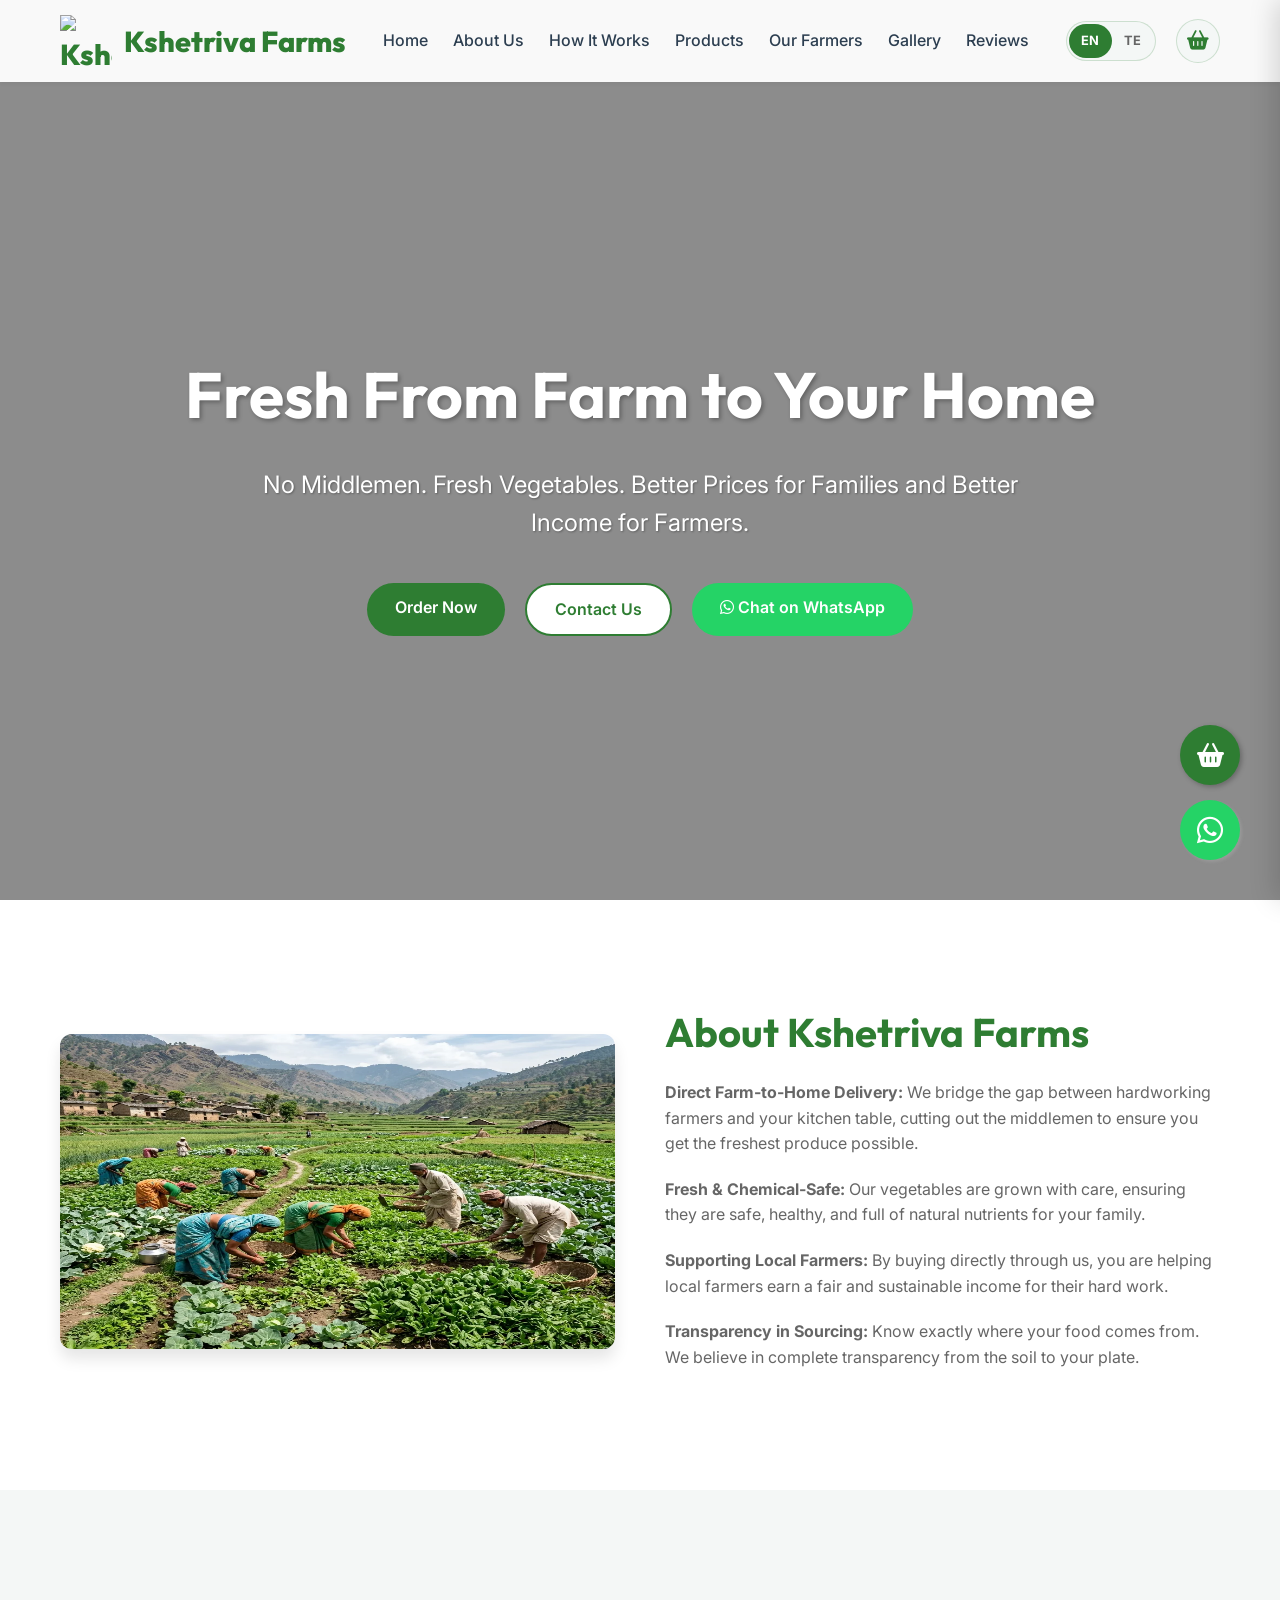
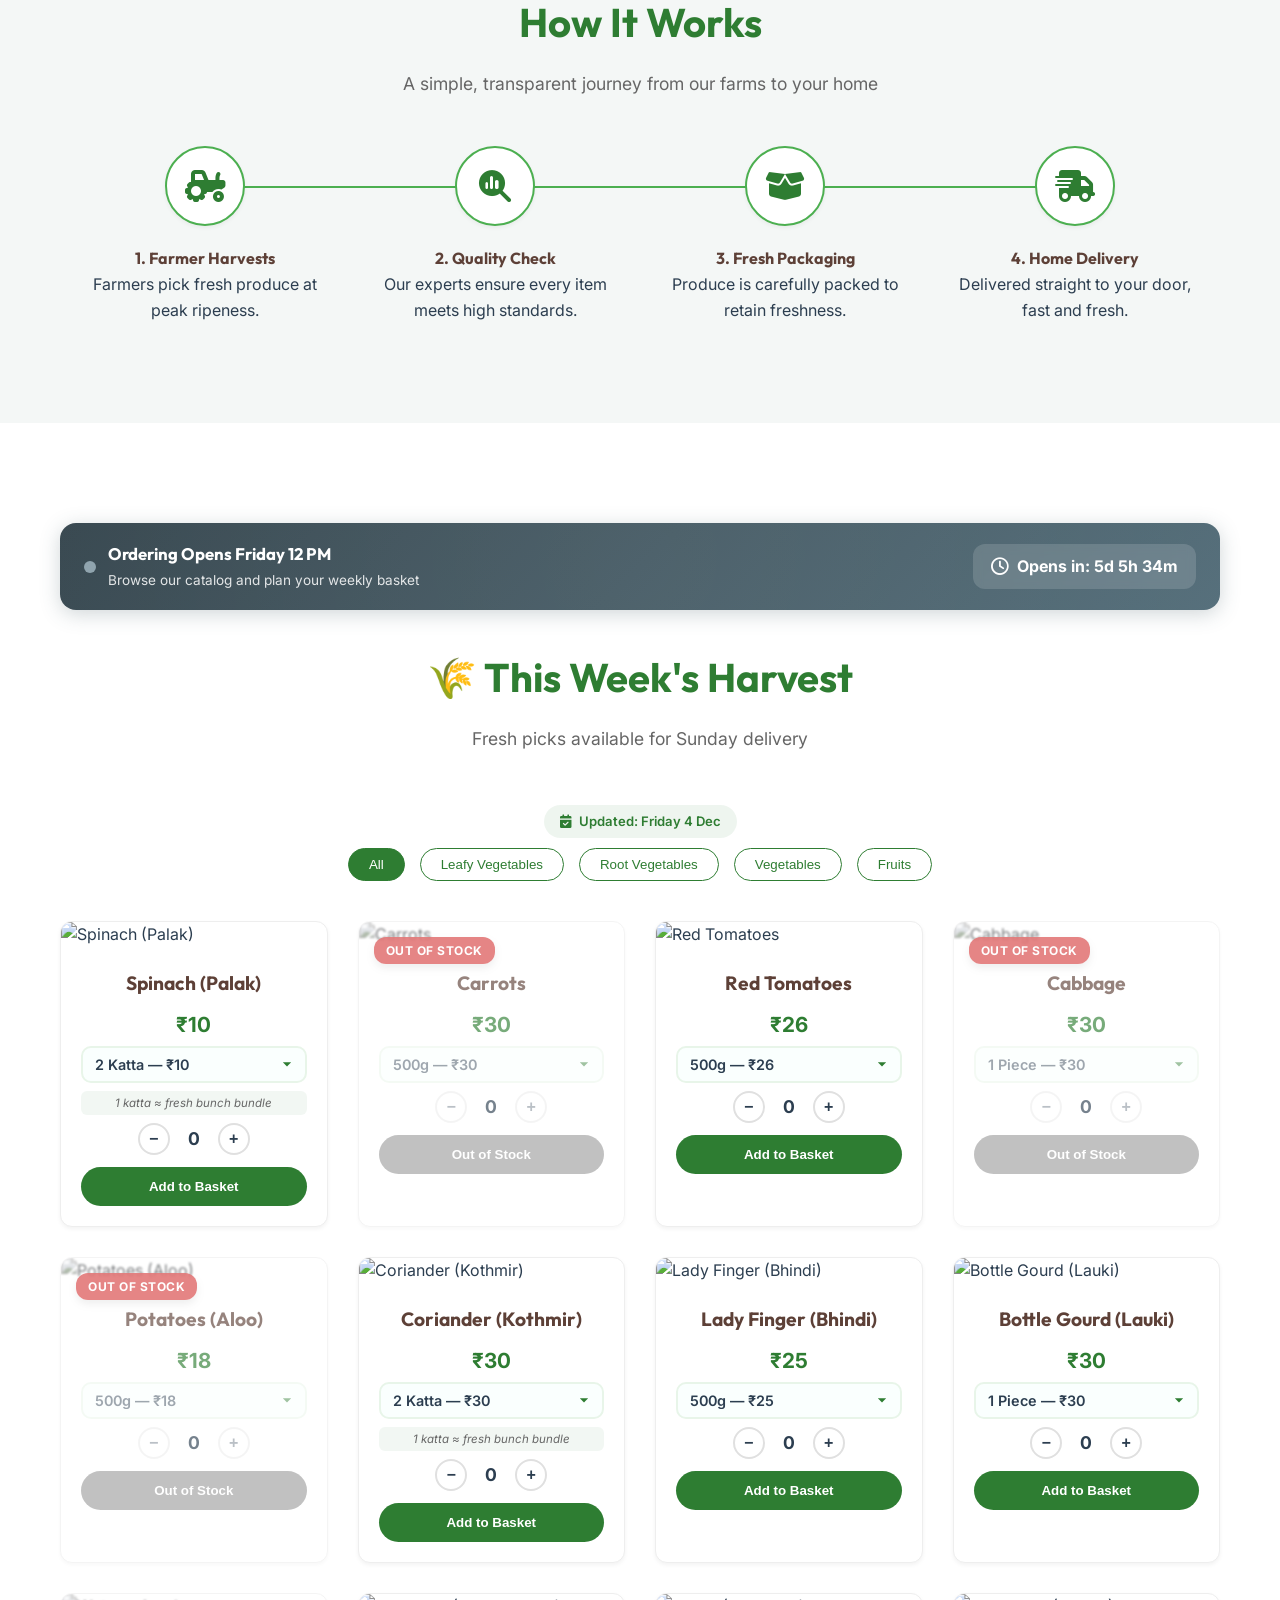
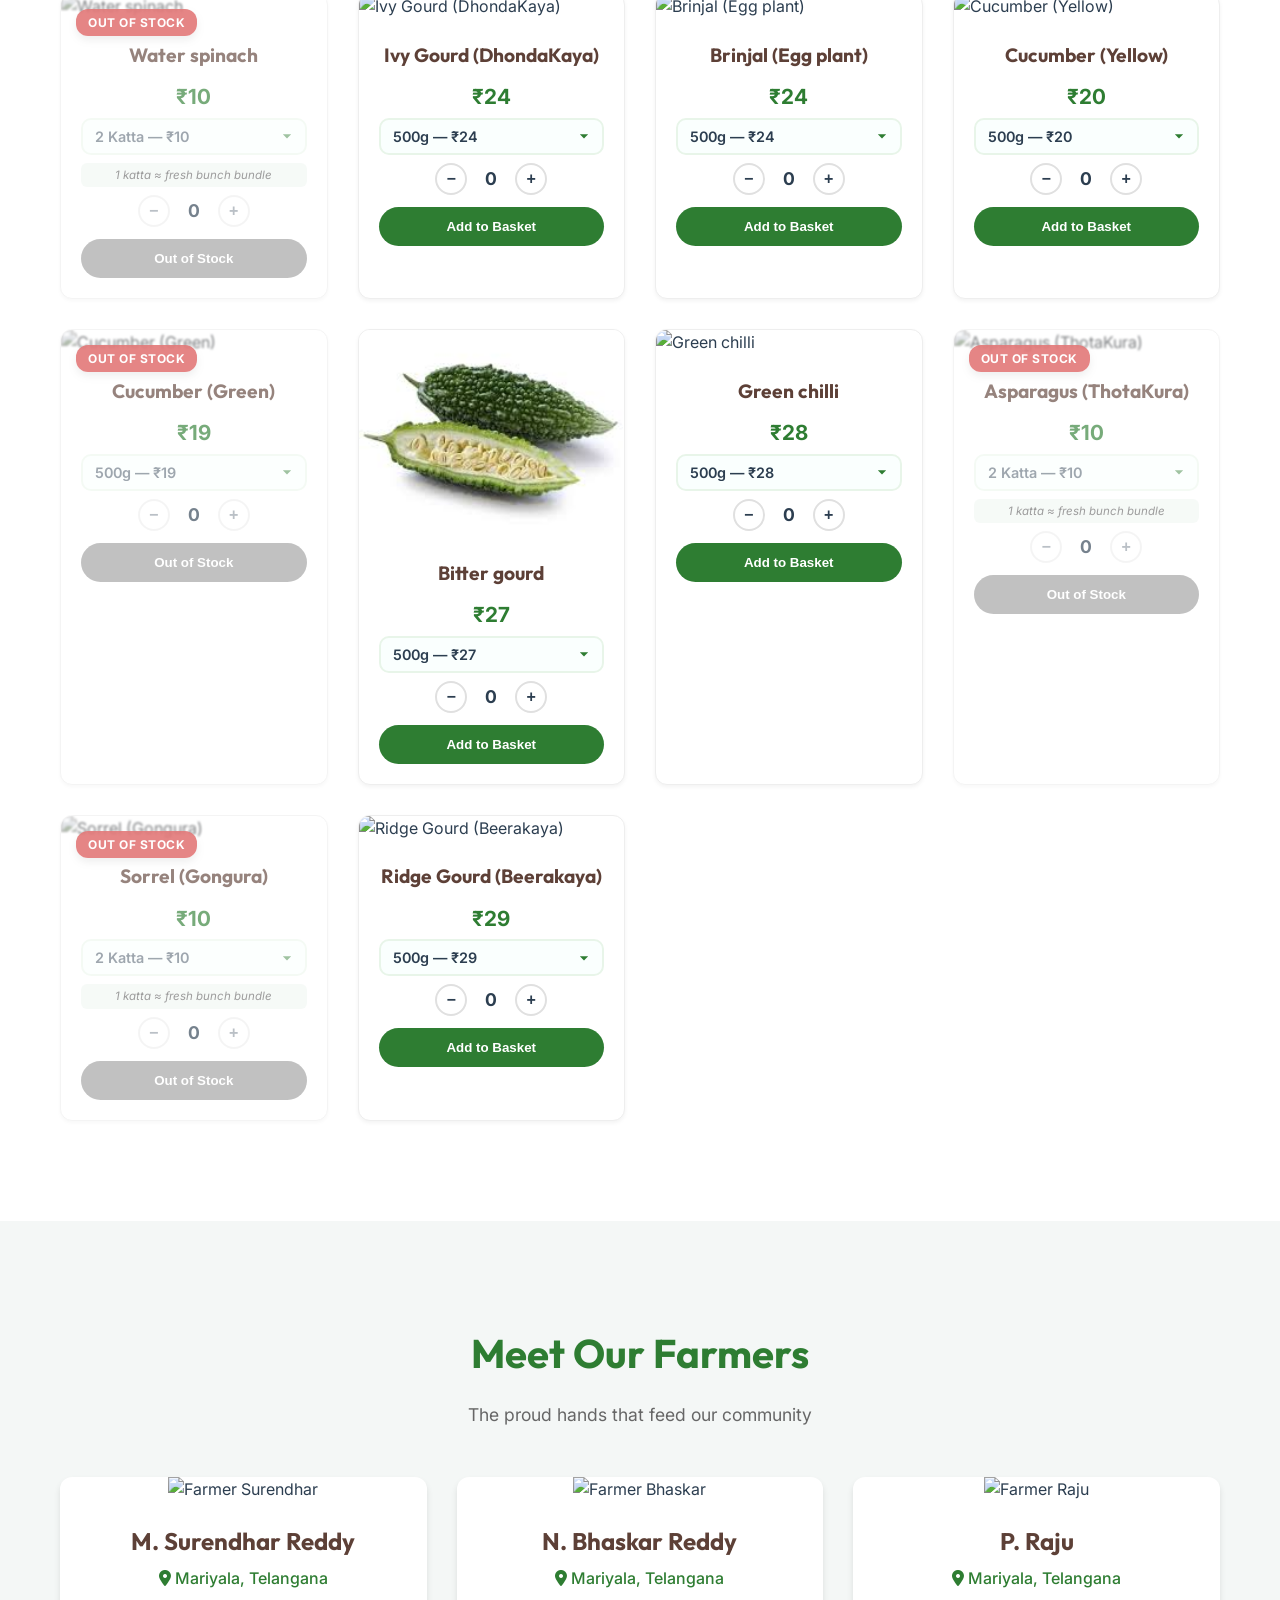
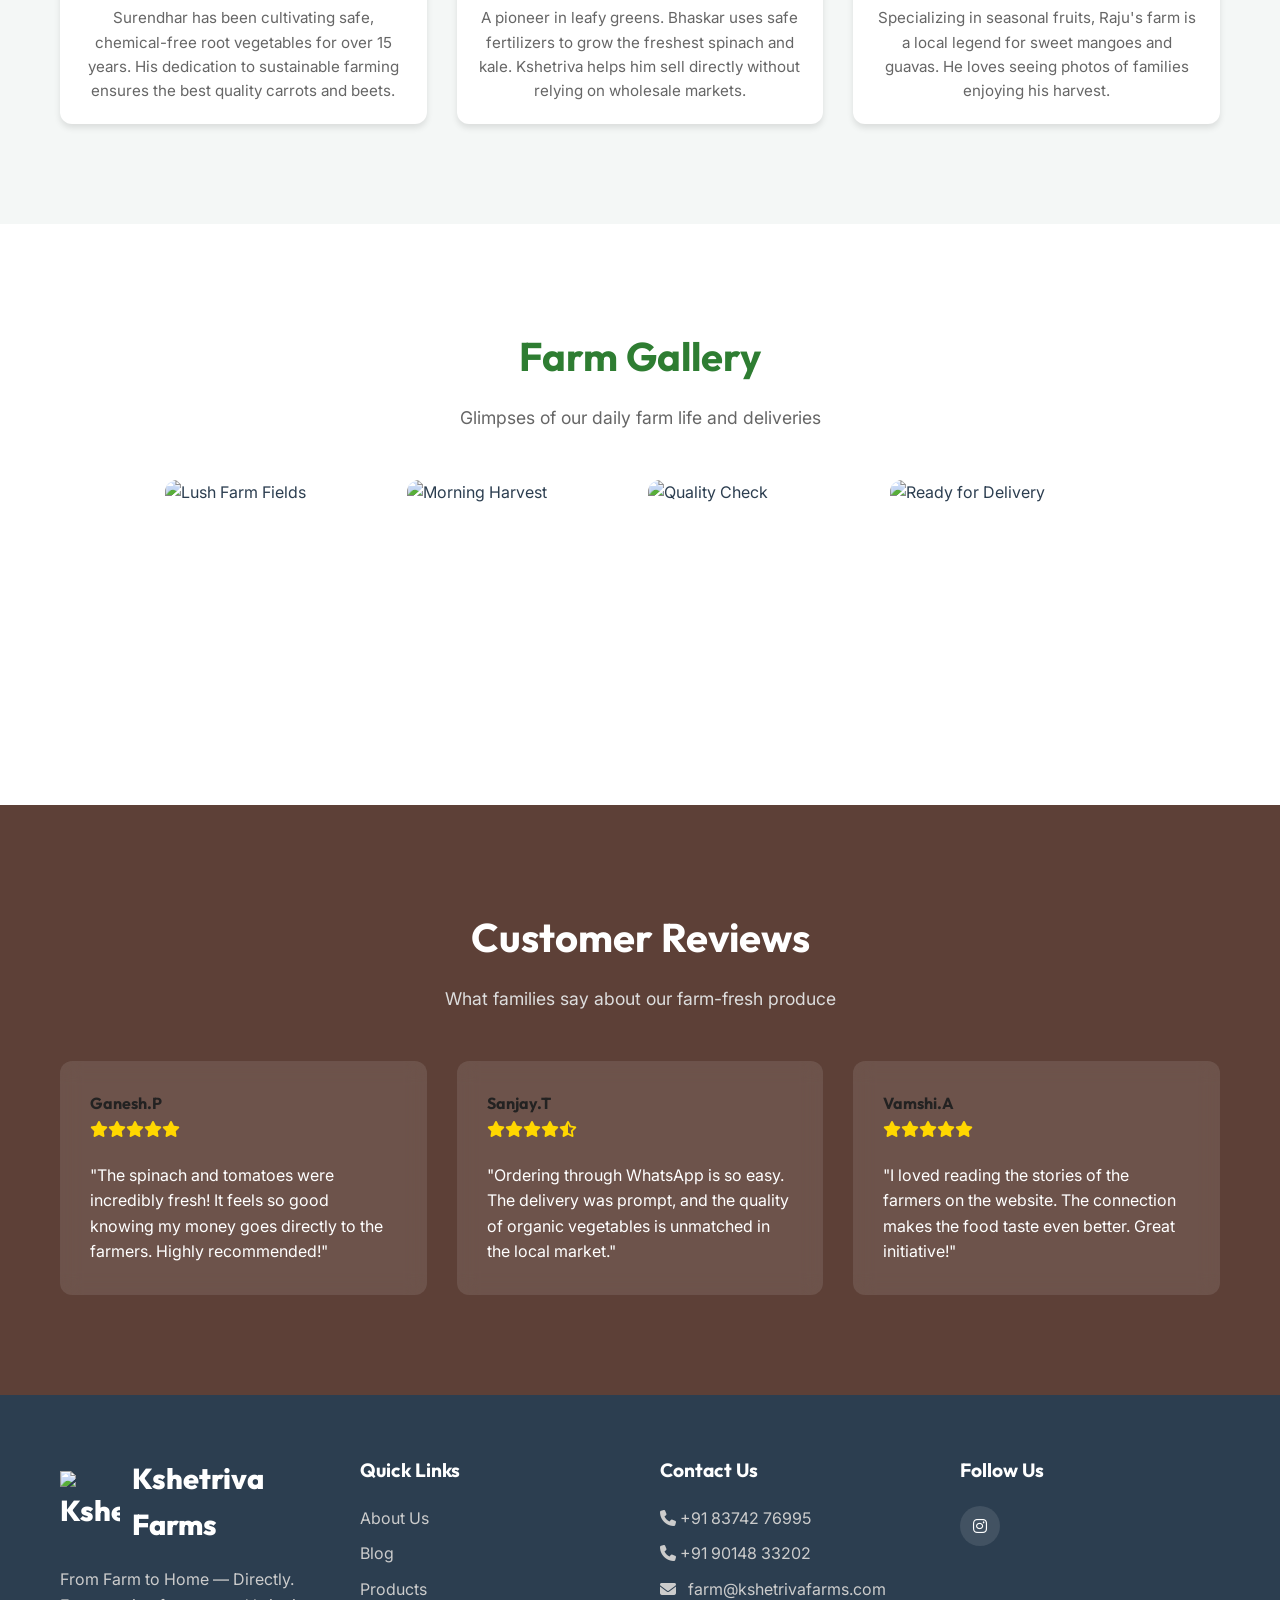
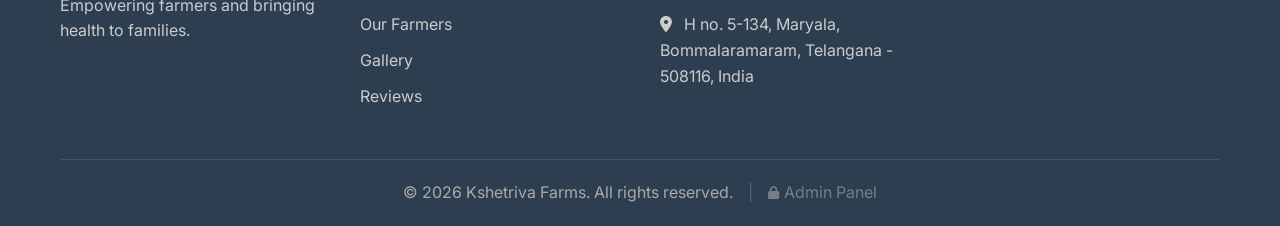
==== commit 186d2ca9: "fix: disable client-side auto-seeding on empty products catalog and upgrade seed database to 19 bili" ====
--- a/index.html
+++ b/index.html
@@ -1,1244 +1,1289 @@
-<!DOCTYPE html>
-<html lang="en">
-
-<head>
-    <meta charset="UTF-8">
-    <meta name="viewport" content="width=device-width, initial-scale=1.0">
-    <title>Kshetriva Farms | Fresh From Farm to Your Home</title>
-    <meta name="description"
-        content="Direct farm-to-home delivery of fresh vegetables without middlemen. Better prices for families and better income for farmers.">
-    <meta name="keywords"
-        content="Kshetriva Farms, fresh vegetables delivery, farm to home, local farmers Telangana, organic vegetables, fresh produce online, Maryala farming">
-
-    <!-- Google Search Console -->
-    <meta name="google-site-verification" content="google99060c96993b259c">
-
-    <!-- Google Analytics (gtag.js) -->
-    <script async src="https://www.googletagmanager.com/gtag/js?id=G-DQ5T03GN36"></script>
-    <script>
-        window.dataLayer = window.dataLayer || [];
-        function gtag() { dataLayer.push(arguments); }
-        gtag('js', new Date());
-        gtag('config', 'G-DQ5T03GN36');
-    </script>
-
-    <!-- Canonical URL -->
-    <link rel="canonical" href="https://www.kshetrivafarms.com/">
-
-    <!-- Open Graph / Facebook -->
-    <meta property="og:type" content="website">
-    <meta property="og:url" content="https://www.kshetrivafarms.com/">
-    <meta property="og:title" content="Kshetriva Farms | Fresh From Farm to Your Home">
-    <meta property="og:description"
-        content="Direct farm-to-home delivery of fresh vegetables without middlemen. Better prices for families and better income for farmers.">
-    <meta property="og:image" content="https://www.kshetrivafarms.com/images/about_farm_wide.png">
-    <meta property="og:site_name" content="Kshetriva Farms">
-
-    <!-- Twitter -->
-    <meta property="twitter:card" content="summary_large_image">
-    <meta property="twitter:url" content="https://www.kshetrivafarms.com/">
-    <meta property="twitter:title" content="Kshetriva Farms | Fresh From Farm to Your Home">
-    <meta property="twitter:description"
-        content="Direct farm-to-home delivery of fresh vegetables without middlemen. Better prices for families and better income for farmers.">
-    <meta property="twitter:image" content="https://www.kshetrivafarms.com/images/about_farm_wide.png">
-
-    <!-- Early Handshake CDN Preconnects -->
-    <link rel="preconnect" href="https://fonts.googleapis.com">
-    <link rel="preconnect" href="https://fonts.gstatic.com" crossorigin>
-    <link rel="preconnect" href="https://cdnjs.cloudflare.com" crossorigin>
-    <link rel="preconnect" href="https://www.googletagmanager.com" crossorigin>
-    <link rel="preconnect" href="https://www.gstatic.com" crossorigin>
-
-    <!-- Google Fonts -->
-    <link
-        href="https://fonts.googleapis.com/css2?family=Inter:wght@400;500;600&family=Outfit:wght@400;700;800&display=swap"
-        rel="stylesheet">
-
-    <!-- Font Awesome for Icons -->
-    <link rel="stylesheet" href="https://cdnjs.cloudflare.com/ajax/libs/font-awesome/6.4.0/css/all.min.css">
-
-    <!-- Custom CSS -->
-    <link rel="stylesheet" href="styles.css?v=3.0">
-
-    <!-- Favicon and Logo configuration standard links -->
-    <link rel="icon" type="image/png" href="images/favicon.png">
-    <link rel="apple-touch-icon" href="images/logo_pwa_192.png">
-    <link rel="manifest" href="manifest.json">
-    <meta name="theme-color" content="#2e7d32">
-
-    <!-- Structured Data (JSON-LD LocalBusiness Schema) -->
-    <script type="application/ld+json">
-    {
-      "@context": "https://schema.org",
-      "@type": "LocalBusiness",
-      "name": "Kshetriva Farms",
-      "image": "https://www.kshetrivafarms.com/images/about_farm_wide.png",
-      "@id": "https://www.kshetrivafarms.com/#localbusiness",
-      "url": "https://www.kshetrivafarms.com/",
-      "telephone": "+918374276995",
-      "priceRange": "$$",
-      "address": {
-        "@type": "PostalAddress",
-        "streetAddress": "H no. 5-134, Maryala, Bommalaramaram",
-        "addressLocality": "Maryala",
-        "addressRegion": "Telangana",
-        "postalCode": "508116",
-        "addressCountry": "IN"
-      },
-      "geo": {
-        "@type": "GeoCoordinates",
-        "latitude": 17.5186,
-        "longitude": 78.9324
-      },
-      "openingHoursSpecification": {
-        "@type": "OpeningHoursSpecification",
-        "dayOfWeek": [
-          "Monday",
-          "Tuesday",
-          "Wednesday",
-          "Thursday",
-          "Friday",
-          "Saturday",
-          "Sunday"
-        ],
-        "opens": "00:00",
-        "closes": "23:59"
-      },
-      "sameAs": [
-        "https://www.instagram.com/kshetrivafarms?igsh=dGV5d3I2d2Rhc2t2"
-      ]
-    }
-    </script>
-</head>
-
-<body>
-
-    <!-- Navigation Bar -->
-    <nav class="navbar" id="navbar">
-        <div class="container">
-            <a href="#" class="logo">
-                <img src="images/logo_nav.webp" alt="Kshetriva Farms Logo" class="logo-img" width="52" height="52">
-                <span>Kshetriva Farms</span>
-            </a>
-            <div class="nav-links" id="navLinks">
-                <a href="#home">Home</a>
-                <a href="#about">About Us</a>
-                <a href="#how-it-works">How It Works</a>
-                <a href="#products">Products</a>
-                <a href="#farmers">Our Farmers</a>
-                <a href="#gallery">Gallery</a>
-                <a href="#reviews">Reviews</a>
-            </div>
-            <div class="nav-actions">
-                <div class="lang-toggle" id="langToggle" title="Switch Language / భాష మార్చండి">
-                    <span class="lang-option active" id="langOptEn">EN</span>
-                    <span class="lang-option" id="langOptTe">TE</span>
-                    <div class="lang-slider"></div>
-                </div>
-                <button class="cart-btn" id="cartBtn" title="View Cart">
-                    <i class="fa-solid fa-shopping-basket"></i>
-                    <span class="cart-badge" id="cartBadge">0</span>
-                </button>
-                <button class="mobile-menu-btn" id="mobileBtn">
-                    <i class="fa-solid fa-bars"></i>
-                </button>
-            </div>
-        </div>
-    </nav>
-
-    <!-- Hero Section -->
-    <section class="hero" id="home">
-        <video autoplay loop muted playsinline class="hero-video">
-            <source src="videos/bg-video.mp4" type="video/mp4">
-            Your browser does not support the video tag.
-        </video>
-        <div class="hero-overlay"></div>
-        <div class="container hero-content">
-            <h1>Fresh From Farm to Your Home</h1>
-            <p>No Middlemen. Fresh Vegetables. Better Prices for Families and Better Income for Farmers.</p>
-            <div class="hero-btns">
-                <a href="#products" class="btn btn-primary">Order Now</a>
-                <a href="#footer" class="btn btn-secondary">Contact Us</a>
-                <a href="https://wa.me/918374276995?text=Hello%20Kshetriva%20Farms,%20I%20want%20to%20place%20an%20order."
-                    target="_blank" class="btn btn-whatsapp"><i class="fa-brands fa-whatsapp"></i> Chat on WhatsApp</a>
-            </div>
-        </div>
-    </section>
-
-    <!-- About Section -->
-    <section class="about" id="about">
-        <div class="container about-content">
-            <div class="about-image">
-                <img src="images/about_farm_wide.png" alt="Farmers Working in Kshetriva Farm" width="560" height="315"
-                    loading="lazy">
-            </div>
-            <div class="about-text">
-                <h3 class="section-title" style="text-align: left;">About Kshetriva Farms</h3>
-                <p><strong>Direct Farm-to-Home Delivery:</strong> We bridge the gap between hardworking farmers and your
-                    kitchen table, cutting out the middlemen to ensure you get the freshest produce possible.</p>
-                <p><strong>Fresh & Chemical-Safe:</strong> Our vegetables are grown with care, ensuring they are safe,
-                    healthy, and full of natural nutrients for your family.</p>
-                <p><strong>Supporting Local Farmers:</strong> By buying directly through us, you are helping local
-                    farmers earn a fair and sustainable income for their hard work.</p>
-                <p><strong>Transparency in Sourcing:</strong> Know exactly where your food comes from. We believe in
-                    complete transparency from the soil to your plate.</p>
-            </div>
-        </div>
-    </section>
-
-    <!-- How It Works -->
-    <section class="how-it-works" id="how-it-works">
-        <div class="container">
-            <h2 class="section-title">How It Works</h2>
-            <p class="section-subtitle">A simple, transparent journey from our farms to your home</p>
-
-            <div class="steps-container">
-                <div class="step">
-                    <div class="step-icon"><i class="fa-solid fa-tractor"></i></div>
-                    <h4>1. Farmer Harvests</h4>
-                    <p>Farmers pick fresh produce at peak ripeness.</p>
-                </div>
-                <div class="step">
-                    <div class="step-icon"><i class="fa-solid fa-magnifying-glass-chart"></i></div>
-                    <h4>2. Quality Check</h4>
-                    <p>Our experts ensure every item meets high standards.</p>
-                </div>
-                <div class="step">
-                    <div class="step-icon"><i class="fa-solid fa-box-open"></i></div>
-                    <h4>3. Fresh Packaging</h4>
-                    <p>Produce is carefully packed to retain freshness.</p>
-                </div>
-                <div class="step">
-                    <div class="step-icon"><i class="fa-solid fa-truck-fast"></i></div>
-                    <h4>4. Home Delivery</h4>
-                    <p>Delivered straight to your door, fast and fresh.</p>
-                </div>
-            </div>
-        </div>
-    </section>
-
-    <!-- Products Section -->
-    <section class="products" id="products">
-        <div class="container">
-            <!-- Ordering Window Status Banner -->
-            <div class="ordering-window-banner" id="orderingWindowBanner">
-                <div class="banner-status">
-                    <div class="banner-status-dot"></div>
-                    <div class="banner-text">
-                        <h4 id="bannerTitle">Order by Saturday 9 PM</h4>
-                        <p id="bannerSubtext">For Sunday delivery (Fresh from farm directly to your home)</p>
-                    </div>
-                </div>
-                <div class="banner-countdown" id="bannerCountdown">
-                    <i class="fa-regular fa-clock"></i>
-                    <span id="countdownTimer">--h --m</span>
-                </div>
-            </div>
-
-            <!-- Harvest Header -->
-            <div class="harvest-header">
-                <h2 class="section-title" id="harvestTitle">🌾 This Week's Harvest</h2>
-                <p class="section-subtitle" id="harvestSubtitle">Fresh picks available for Sunday delivery</p>
-                <div class="harvest-update-date" id="harvestDate">
-                    <i class="fa-solid fa-calendar-check"></i>
-                    <span id="harvestDateText">Updated: Friday</span>
-                </div>
-            </div>
-
-            <div class="category-filter">
-                <button class="filter-btn active" data-filter="all">All</button>
-                <button class="filter-btn" data-filter="leafy">Leafy Vegetables</button>
-                <button class="filter-btn" data-filter="root">Root Vegetables</button>
-                <!-- <button class="filter-btn" data-filter="seasonal">Seasonal</button> -->
-                <button class="filter-btn" data-filter="vegetables">Vegetables</button>
-                <button class="filter-btn" data-filter="fruits">Fruits</button>
-            </div>
-
-            <div class="product-grid" id="productGrid">
-                <!-- Products injected via JS -->
-            </div>
-        </div>
-    </section>
-
-    <!-- Meet Our Farmers Section -->
-    <section class="farmers" id="farmers">
-        <div class="container">
-            <h2 class="section-title">Meet Our Farmers</h2>
-            <p class="section-subtitle">The proud hands that feed our community</p>
-
-            <div class="farmer-grid">
-                <div class="farmer-card">
-                    <img src="images/farmer_surendhar.webp" alt="Farmer Surendhar" class="farmer-img" width="300"
-                        height="250" loading="lazy">
-                    <div class="farmer-info">
-                        <h4>M. Surendhar Reddy</h4>
-                        <p class="farmer-location"><i class="fa-solid fa-location-dot"></i> Mariyala, Telangana</p>
-                        <p class="farmer-story">Surendhar has been cultivating safe, chemical-free root vegetables for
-                            over 15
-                            years.
-                            His dedication to sustainable farming ensures the best quality carrots and beets.</p>
-                    </div>
-                </div>
-                <div class="farmer-card">
-                    <img src="images/farmer_bhaskar.jpg" alt="Farmer Bhaskar" class="farmer-img" width="300"
-                        height="250" loading="lazy" style="object-position: center 15%;">
-                    <div class="farmer-info">
-                        <h4>N. Bhaskar Reddy</h4>
-                        <p class="farmer-location"><i class="fa-solid fa-location-dot"></i> Mariyala, Telangana</p>
-                        <p class="farmer-story">A pioneer in leafy greens. Bhaskar uses safe fertilizers to grow the
-                            freshest spinach and kale. Kshetriva helps him sell directly without relying on wholesale
-                            markets.</p>
-                    </div>
-                </div>
-                <div class="farmer-card">
-                    <img src="images/farmer_ashok.webp" alt="Farmer Raju" class="farmer-img" width="300" height="250"
-                        loading="lazy">
-                    <div class="farmer-info">
-                        <h4>P. Raju</h4>
-                        <p class="farmer-location"><i class="fa-solid fa-location-dot"></i> Mariyala, Telangana</p>
-                        <p class="farmer-story">Specializing in seasonal fruits, Raju's farm is a local legend for
-                            sweet mangoes and guavas. He loves seeing photos of families enjoying his harvest.</p>
-                    </div>
-                </div>
-            </div>
-        </div>
-    </section>
-
-    <!-- Gallery Section -->
-    <section class="gallery" id="gallery">
-        <div class="container">
-            <h2 class="section-title">Farm Gallery</h2>
-            <p class="section-subtitle">Glimpses of our daily farm life and deliveries</p>
-
-            <div class="gallery-grid">
-                <div class="gallery-item">
-                    <img src="images/farm_field.webp" alt="Lush Farm Fields" width="300" height="300" loading="lazy">
-                    <div class="gallery-overlay">
-                        <h4>Lush Fields</h4>
-                    </div>
-                </div>
-                <div class="gallery-item">
-                    <img src="images/harvesting.webp" alt="Morning Harvest" width="300" height="300" loading="lazy">
-                    <div class="gallery-overlay">
-                        <h4>Morning Harvest</h4>
-                    </div>
-                </div>
-                <div class="gallery-item">
-                    <img src="images/quality_check.webp" alt="Quality Check" width="300" height="300" loading="lazy">
-                    <div class="gallery-overlay">
-                        <h4>Quality Check</h4>
-                    </div>
-                </div>
-                <div class="gallery-item">
-                    <img src="images/delivery_box.webp" alt="Ready for Delivery" width="300" height="300"
-                        loading="lazy">
-                    <div class="gallery-overlay">
-                        <h4>Ready for Delivery</h4>
-                    </div>
-                </div>
-            </div>
-        </div>
-    </section>
-
-    <!-- Reviews Section -->
-    <section class="reviews" id="reviews">
-        <div class="container">
-            <h2 class="section-title">Customer Reviews</h2>
-            <p class="section-subtitle" style="color: #ddd;">What families say about our farm-fresh produce</p>
-
-            <div class="review-grid">
-                <div class="review-card">
-                    <div class="review-header">
-                        <div class="review-header-name">
-                            <h4>Ganesh.P</h4>
-                            <div class="stars">
-                                <i class="fa-solid fa-star"></i><i class="fa-solid fa-star"></i><i
-                                    class="fa-solid fa-star"></i><i class="fa-solid fa-star"></i><i
-                                    class="fa-solid fa-star"></i>
-                            </div>
-                        </div>
-                    </div>
-                    <p>"The spinach and tomatoes were incredibly fresh! It feels so good knowing my money goes directly
-                        to the farmers. Highly recommended!"</p>
-                </div>
-                <div class="review-card">
-                    <div class="review-header">
-                        <div class="review-header-name">
-                            <h4>Sanjay.T</h4>
-                            <div class="stars">
-                                <i class="fa-solid fa-star"></i><i class="fa-solid fa-star"></i><i
-                                    class="fa-solid fa-star"></i><i class="fa-solid fa-star"></i><i
-                                    class="fa-solid fa-star-half-stroke"></i>
-                            </div>
-                        </div>
-                    </div>
-                    <p>"Ordering through WhatsApp is so easy. The delivery was prompt, and the quality of organic
-                        vegetables is unmatched in the local market."</p>
-                </div>
-                <div class="review-card">
-                    <div class="review-header">
-                        <div class="review-header-name">
-                            <h4>Vamshi.A</h4>
-                            <div class="stars">
-                                <i class="fa-solid fa-star"></i><i class="fa-solid fa-star"></i><i
-                                    class="fa-solid fa-star"></i><i class="fa-solid fa-star"></i><i
-                                    class="fa-solid fa-star"></i>
-                            </div>
-                        </div>
-                    </div>
-                    <p>"I loved reading the stories of the farmers on the website. The connection makes the food taste
-                        even better. Great initiative!"</p>
-                </div>
-            </div>
-        </div>
-    </section>
-
-    <!-- Footer -->
-    <footer id="footer">
-        <div class="container">
-            <div class="footer-grid">
-                <div class="footer-col">
-                    <a href="#" class="logo" style="color: white; margin-bottom: 20px;">
-                        <img src="images/logo_nav.webp" alt="Kshetriva Farms Logo" class="logo-img footer-logo-img"
-                            width="60" height="60" loading="lazy">
-                        <span>Kshetriva Farms</span>
-                    </a>
-                    <p style="color: #ccc;">From Farm to Home — Directly. Empowering farmers and bringing health to
-                        families.</p>
-                </div>
-                <div class="footer-col">
-                    <h4>Quick Links</h4>
-                    <ul>
-                        <li><a href="#about">About Us</a></li>
-                        <li><a href="blog.html">Blog</a></li>
-                        <li><a href="#products">Products</a></li>
-                        <li><a href="#farmers">Our Farmers</a></li>
-                        <li><a href="#gallery">Gallery</a></li>
-                        <li><a href="#reviews">Reviews</a></li>
-                    </ul>
-                </div>
-                <div class="footer-col">
-                    <h4>Contact Us</h4>
-                    <ul style="color: #ccc;">
-                        <li style="margin-bottom: 10px;"><i class="fa-solid fa-phone"></i> +91 83742 76995</li>
-                        <li style="margin-bottom: 10px;"><i class="fa-solid fa-phone"></i> +91 90148 33202</li>
-                        <li style="margin-bottom: 10px;"><a href="mailto:farm@kshetrivafarms.com" id="emailContactBtn"
-                                style="margin-right: 8px;"><i class="fa-solid fa-envelope"></i></a>
-                            farm@kshetrivafarms.com</li>
-                        <li style="margin-bottom: 10px;"><a href="https://maps.app.goo.gl/3hkokYQueuyNkXwh9"
-                                target="_blank" style="margin-right: 8px;"><i class="fa-solid fa-location-dot"></i></a>
-                            H no. 5-134, Maryala, Bommalaramaram, Telangana - 508116, India</li>
-                    </ul>
-                </div>
-                <div class="footer-col">
-                    <h4>Follow Us</h4>
-                    <div class="social-links">
-                        <a href="https://www.instagram.com/kshetrivafarms?igsh=dGV5d3I2d2Rhc2t2" target="_blank"><i
-                                class="fa-brands fa-instagram"></i></a>
-                    </div>
-                </div>
-            </div>
-            <div class="footer-bottom"
-                style="display: flex; justify-content: center; align-items: center; gap: 15px; flex-wrap: wrap; padding-top: 20px; border-top: 1px solid rgba(255, 255, 255, 0.1);">
-                <p id="copyrightText" style="margin: 0;">&copy; 2026 Kshetriva Farms. All rights reserved.</p>
-                <span style="color: rgba(255,255,255,0.2);">|</span>
-                <a href="#admin" id="adminLink"
-                    style="opacity: 0.6; transition: var(--transition); cursor: pointer; display: inline-flex; align-items: center; gap: 5px;"><i
-                        class="fa-solid fa-lock" style="font-size: 0.8rem;"></i>Admin Panel</a>
-            </div>
-        </div>
-    </footer>
-
-    <!-- Floating Cart Button -->
-    <button class="cart-float" id="cartFloatBtn" title="View Basket">
-        <i class="fa-solid fa-shopping-basket"></i>
-        <span class="cart-badge-float" id="cartBadgeFloat">0</span>
-    </button>
-
-    <!-- WhatsApp Floating Button -->
-    <a href="https://wa.me/918374276995?text=Hello%20Kshetriva%20Farms,%20I%20want%20to%20place%20an%20order."
-        class="whatsapp-float" target="_blank">
-        <i class="fa-brands fa-whatsapp"></i>
-    </a>
-
-    <!-- Shopping Cart Drawer -->
-    <div class="cart-drawer" id="cartDrawer">
-        <div class="cart-drawer-header">
-            <h3><i class="fa-solid fa-shopping-basket"></i> Your Basket</h3>
-            <div class="cart-header-actions">
-                <button class="clear-cart-btn" id="clearCartBtn" onclick="clearCart()">Clear All</button>
-                <button class="close-cart-btn" id="closeCartBtn">&times;</button>
-            </div>
-        </div>
-        <div class="cart-drawer-items" id="cartDrawerItems">
-            <!-- Dynamically populated -->
-        </div>
-        <div class="cart-drawer-footer">
-            <!-- Basket Status Badge -->
-            <div class="basket-status-section" id="basketStatusSection" style="display: none;">
-                <div class="basket-badge" id="basketBadge">
-                    <span class="basket-badge-icon" id="basketBadgeIcon">🏠</span>
-                    <div class="basket-badge-text">
-                        <span class="tier-name" id="basketTierName">Small Basket</span>
-                        <span class="tier-suitability" id="basketTierSuitability"
-                            style="font-size: 0.72rem; font-weight: 500; display: block; opacity: 0.9; margin-top: 1px; color: inherit;">Small
-                            Basket is suitable for your 5 items!</span>
-                        <span class="tier-discount" id="basketTierDiscount">5% Discount Applied</span>
-                    </div>
-                </div>
-                <div class="basket-progress" id="basketProgress">
-                    <div class="basket-progress-text" id="basketProgressText"></div>
-                    <div class="basket-progress-bar">
-                        <div class="basket-progress-fill" id="basketProgressFill" style="width: 0%;"></div>
-                    </div>
-                </div>
-            </div>
-
-            <!-- Coupon Code Section -->
-            <div class="cart-coupon-section" id="cartCouponSection">
-                <div class="coupon-input-wrapper">
-                    <input type="text" id="couponInput" placeholder="Enter coupon code" />
-                    <button id="applyCouponBtn">Apply</button>
-                </div>
-                <div id="couponMessage" class="coupon-msg"></div>
-            </div>
-
-            <!-- Totals Breakdown -->
-            <div class="cart-totals-breakdown" id="cartTotalsBreakdown">
-                <div class="cart-subtotal-row" id="cartSubtotalRow" style="display: none;">
-                    <span id="subtotalLabel">Subtotal:</span>
-                    <span id="cartSubtotalSum">₹0</span>
-                </div>
-                <div class="cart-discount-row" id="cartDiscountRow" style="display: none;">
-                    <span id="discountLabel">Basket Discount:</span>
-                    <span id="cartDiscountAmt">-₹0</span>
-                </div>
-                <div class="cart-delivery-row" id="cartDeliveryRow" style="display: none;">
-                    <span id="deliveryLabel">Delivery Charges:</span>
-                    <span id="cartDeliverySum">
-                        <del style="color: #888; margin-right: 5px;">₹69</del>
-                        <span style="color: #2e7d32; font-weight: 600;">₹49</span>
-                    </span>
-                </div>
-                <div class="cart-final-row">
-                    <span id="totalLabel">Total:</span>
-                    <span id="cartTotalSum">₹0</span>
-                </div>
-            </div>
-
-            <!-- Minimum Order Notice -->
-            <div class="min-order-notice" id="minOrderNotice" style="display: none;">
-                <i class="fa-solid fa-circle-info"></i>
-                <span id="minOrderText">Minimum order: 3 products or total above ₹99</span>
-            </div>
-
-            <!-- Window Closed Notice -->
-            <div class="window-closed-notice" id="windowClosedNotice" style="display: none;">
-                <i class="fa-solid fa-clock"></i>
-                <span id="windowClosedText">Ordering opens Friday 12 PM. You can browse and build your cart now.</span>
-            </div>
-
-            <button class="btn btn-whatsapp-order" id="whatsappOrderBtn">
-                <i class="fa-brands fa-whatsapp"></i> Send Order on WhatsApp
-            </button>
-        </div>
-    </div>
-    <div class="cart-overlay" id="cartOverlay"></div>
-
-    <!-- Custom Confirmation Modal -->
-    <div class="confirm-modal" id="confirmModal">
-        <div class="confirm-modal-content">
-            <h3>Empty Your Basket?</h3>
-            <p>Are you sure you want to clear all products from your basket?</p>
-            <div class="confirm-modal-buttons">
-                <button class="btn btn-secondary" id="cancelConfirmBtn">Cancel</button>
-                <button class="btn btn-primary" id="acceptConfirmBtn"
-                    style="background-color: #d32f2f; border-color: #d32f2f; color: white;">Clear All</button>
-            </div>
-        </div>
-    </div>
-
-    <!-- Toast Notification -->
-    <div class="toast-notification" id="toastNotification">
-        <i class="fa-solid fa-check-circle"></i> Email copied to clipboard!
-    </div>
-
-    <!-- Cart Recovery Notification Toast -->
-    <div class="cart-recovery-toast" id="cartRecoveryToast">
-        <div class="cart-recovery-content">
-            <div class="cart-recovery-icon"><i class="fa-solid fa-shopping-basket"></i></div>
-            <div class="cart-recovery-text">
-                <h4 id="recoveryTitle">Resume Your Basket?</h4>
-                <p id="recoveryDesc">You have items in your draft basket from your last visit.</p>
-            </div>
-        </div>
-        <div class="cart-recovery-buttons">
-            <button class="btn btn-recovery-clear" id="recoveryClearBtn">Clear</button>
-            <button class="btn btn-recovery-resume" id="recoveryResumeBtn">Resume Basket</button>
-        </div>
-    </div>
-
-    <!-- Admin Login Modal Overlay -->
-    <div class="admin-login-modal" id="adminLoginModal">
-        <div class="admin-login-content">
-            <button class="close-admin-login" id="closeAdminLoginBtn">&times;</button>
-            <h3><i class="fa-solid fa-lock"></i> Admin Portal</h3>
-            <p class="admin-subtitle">Enter credentials to manage Kshetriva Farms catalog</p>
-            <form id="adminLoginForm" onsubmit="handleAdminLogin(event)">
-                <div class="form-group" style="text-align: left; margin-bottom: 15px;">
-                    <label for="adminEmail"
-                        style="display: block; margin-bottom: 5px; font-weight: 600; font-size: 0.9rem;">Email
-                        Address</label>
-                    <input type="email" id="adminEmail" required placeholder="User Name"
-                        style="width: 100%; padding: 10px; border-radius: 8px; border: 1px solid #ddd;">
-                </div>
-                <div class="form-group" style="text-align: left; margin-bottom: 15px;">
-                    <label for="adminPassword"
-                        style="display: block; margin-bottom: 5px; font-weight: 600; font-size: 0.9rem;">Password</label>
-                    <input type="password" id="adminPassword" required placeholder="••••••••••••"
-                        style="width: 100%; padding: 10px; border-radius: 8px; border: 1px solid #ddd;">
-                </div>
-                <div class="admin-login-error" id="adminLoginError"
-                    style="color: #d32f2f; font-size: 0.85rem; margin-bottom: 10px; display: none;"></div>
-                <button type="submit" class="btn btn-primary"
-                    style="width: 100%; margin-top: 10px; border-radius: 8px;">Login to Dashboard</button>
-            </form>
-        </div>
-    </div>
-
-    <!-- WhatsApp Contact Details Modal -->
-    <div class="admin-login-modal" id="whatsappDetailsModal" style="z-index: 3000;">
-        <div class="admin-login-content"
-            style="max-width: 450px; border-radius: 20px; box-shadow: 0 15px 35px rgba(0,0,0,0.15); position: relative;">
-            <button class="close-admin-login" id="closeDetailsModalBtn"
-                style="top: 15px; right: 15px; background: none; border: none; font-size: 1.8rem; cursor: pointer;">&times;</button>
-            <div style="text-align: center; margin-bottom: 20px;">
-                <div
-                    style="width: 60px; height: 60px; background: rgba(37, 211, 102, 0.1); color: #25d366; border-radius: 50%; display: flex; align-items: center; justify-content: center; margin: 0 auto 15px; font-size: 1.8rem;">
-                    <i class="fa-brands fa-whatsapp"></i>
-                </div>
-                <h3 id="detailsModalTitle"
-                    style="color: var(--primary-color); font-size: 1.5rem; font-family: 'Outfit', sans-serif;">WhatsApp
-                    Contact</h3>
-                <p id="detailsModalSubtitle" style="color: var(--text-light); font-size: 0.9rem; margin-top: 5px;">
-                    Please provide your details to continue.</p>
-            </div>
-            <form id="whatsappDetailsForm">
-                <div class="form-group" style="text-align: left; margin-bottom: 16px;">
-                    <label for="custName" id="lblCustName"
-                        style="display: block; margin-bottom: 6px; font-weight: 600; font-size: 0.88rem; color: var(--text-dark);">Your
-                        Name *</label>
-                    <input type="text" id="custName" required placeholder="Your Name"
-                        style="width: 100%; padding: 11px 14px; border-radius: 10px; border: 1.5px solid #e0e0e0; font-family: inherit; font-size: 0.95rem; transition: var(--transition);">
-                </div>
-                <div class="form-group" style="text-align: left; margin-bottom: 16px;">
-                    <label for="custPhone" id="lblCustPhone"
-                        style="display: block; margin-bottom: 6px; font-weight: 600; font-size: 0.88rem; color: var(--text-dark);">WhatsApp
-                        Number *</label>
-                    <input type="tel" id="custPhone" required placeholder="e.g. 9876543210" pattern="[0-9]{10}"
-                        title="Please enter a valid 10-digit phone number"
-                        style="width: 100%; padding: 11px 14px; border-radius: 10px; border: 1.5px solid #e0e0e0; font-family: inherit; font-size: 0.95rem; transition: var(--transition);">
-                </div>
-                <div class="form-group" style="text-align: left; margin-bottom: 20px;">
-                    <label for="custArea" id="lblCustArea"
-                        style="display: block; margin-bottom: 6px; font-weight: 600; font-size: 0.88rem; color: var(--text-dark);">Area
-                        / Locality *</label>
-                    <input type="text" id="custArea" required placeholder="e.g. Maryala, Telangana"
-                        style="width: 100%; padding: 11px 14px; border-radius: 10px; border: 1.5px solid #e0e0e0; font-family: inherit; font-size: 0.95rem; transition: var(--transition);">
-                </div>
-                <button type="submit" class="btn btn-whatsapp" id="btnDetailsSubmit"
-                    style="width: 100%; border-radius: 10px; padding: 13px; font-size: 1rem; display: flex; align-items: center; justify-content: center; gap: 8px; font-family: 'Outfit', sans-serif;">
-                    <i class="fa-brands fa-whatsapp"></i> Proceed to WhatsApp
-                </button>
-            </form>
-        </div>
-    </div>
-
-    <!-- Admin Dashboard Overlay Panel -->
-    <div class="admin-dashboard-overlay" id="adminDashboardOverlay">
-        <div class="admin-dashboard-container">
-            <header class="admin-dash-header">
-                <div class="admin-header-title">
-                    <h2><i class="fa-solid fa-tractor"></i> Kshetriva Farms Admin</h2>
-                    <span class="admin-badge" id="adminSyncBadge">Live Inventory Portal</span>
-                </div>
-                <div class="admin-header-actions">
-                    <button class="btn btn-primary" onclick="openProductFormModal()"
-                        style="padding: 10px 20px; border-radius: 30px; font-size: 0.9rem;"><i
-                            class="fa-solid fa-plus"></i> Add New Product</button>
-                    <button class="btn btn-secondary" onclick="handleAdminLogout()" id="adminLogoutBtn"
-                        style="padding: 10px 20px; border-radius: 30px; font-size: 0.9rem; border: 2px solid #888; color: #555;"><i
-                            class="fa-solid fa-right-from-bracket"></i> Logout</button>
-                    <button class="close-admin-dash" id="closeAdminDashBtn">&times;</button>
-                </div>
-            </header>
-
-            <!-- Admin Dashboard Tabs -->
-            <div class="admin-tabs">
-                <button class="admin-tab-btn active" id="adminTabCatalogBtn" onclick="switchAdminTab('catalog')">
-                    <i class="fa-solid fa-seedling"></i> Manage Catalog
-                </button>
-                <button class="admin-tab-btn" id="adminTabLeadsBtn" onclick="switchAdminTab('leads')">
-                    <i class="fa-solid fa-address-book"></i> Customer Leads
-                </button>
-                <button class="admin-tab-btn" id="adminTabFounderBtn" onclick="switchAdminTab('founder')">
-                    <i class="fa-solid fa-chart-line"></i> Founder Insights
-                </button>
-                <button class="admin-tab-btn" id="adminTabCompanyStatsBtn" onclick="switchAdminTab('companyStats')">
-                    <i class="fa-solid fa-chart-column"></i> Company Statistics
-                </button>
-                <button class="admin-tab-btn" id="adminTabSettingsBtn" onclick="switchAdminTab('settings')">
-                    <i class="fa-solid fa-gears"></i> System Settings
-                </button>
-            </div>
-
-            <main class="admin-dash-main">
-                <!-- Manage Catalog Section -->
-                <div id="adminCatalogSection">
-                    <div class="admin-stats-row">
-                        <div class="admin-stat-card">
-                            <div class="stat-icon"
-                                style="color: var(--primary-color); background: rgba(46,125,50,0.1);"><i
-                                    class="fa-solid fa-carrot"></i></div>
-                            <div class="stat-details">
-                                <span class="stat-label">Total Products</span>
-                                <h4 id="statTotalProducts">0</h4>
-                            </div>
-                        </div>
-                        <div class="admin-stat-card">
-                            <div class="stat-icon"
-                                style="color: var(--secondary-color); background: rgba(76,175,80,0.1);">
-                                <i class="fa-solid fa-check-double"></i>
-                            </div>
-                            <div class="stat-details">
-                                <span class="stat-label">In Stock</span>
-                                <h4 id="statInStock">0</h4>
-                            </div>
-                        </div>
-                        <div class="admin-stat-card">
-                            <div class="stat-icon" style="color: #d32f2f; background: rgba(211,47,47,0.1);"><i
-                                    class="fa-solid fa-triangle-exclamation"></i></div>
-                            <div class="stat-details">
-                                <span class="stat-label">Out of Stock</span>
-                                <h4 id="statOutOfStock">0</h4>
-                            </div>
-                        </div>
-                    </div>
-
-                    <div class="admin-table-container">
-                        <table class="admin-products-table">
-                            <thead>
-                                <tr>
-                                    <th>Image</th>
-                                    <th>Product Name (EN / TE)</th>
-                                    <th>Category</th>
-                                    <th>Price & Unit</th>
-                                    <th>Stock Status</th>
-                                    <th>Actions</th>
-                                </tr>
-                            </thead>
-                            <tbody id="adminProductsList">
-                                <!-- Populated dynamically -->
-                            </tbody>
-                        </table>
-                    </div>
-                </div>
-
-                <!-- Customer Leads Section -->
-                <div id="adminLeadsSection" style="display: none;">
-                    <div style="display: flex; justify-content: flex-end; gap: 15px; margin-bottom: 20px;">
-                        <button class="btn btn-primary" onclick="openOrderFormModal()" style="border-radius: 20px; padding: 8px 16px; font-size: 0.85rem;"><i class="fa-solid fa-plus"></i> Add Manual Order</button>
-                        <button class="btn btn-secondary" onclick="clearCurrentWeek()" style="border-radius: 20px; padding: 8px 16px; font-size: 0.85rem; border: 2px solid #d32f2f; color: #d32f2f;"><i class="fa-solid fa-trash-can"></i> Clear Current Week</button>
-                    </div>
-                    <div class="admin-stats-row">
-                        <div class="admin-stat-card">
-                            <div class="stat-icon"
-                                style="color: var(--primary-color); background: rgba(46,125,50,0.1);"><i
-                                    class="fa-solid fa-address-book"></i></div>
-                            <div class="stat-details">
-                                <span class="stat-label">Total Leads</span>
-                                <h4 id="statTotalLeads">0</h4>
-                            </div>
-                        </div>
-                        <div class="admin-stat-card"
-                            style="flex: 2; padding: 20px; align-items: center; justify-content: flex-start; flex-direction: row; gap: 15px;">
-                            <div class="stat-icon" style="color: var(--accent-color); background: rgba(245,124,0,0.1);">
-                                <i class="fa-solid fa-circle-info"></i>
-                            </div>
-                            <p
-                                style="font-size: 0.88rem; color: var(--text-light); line-height: 1.5; margin: 0; text-align: left;">
-                                Customer details (Name, Phone, Locality) are collected when they click the WhatsApp
-                                checkout or floating chat buttons. Capped at the <strong>latest 100 leads</strong> to
-                                optimize storage.
-                            </p>
-                        </div>
-                    </div>
-
-                    <div class="admin-table-container" style="margin-top: 20px; overflow-x: auto;">
-                        <table class="admin-products-table">
-                            <thead>
-                                <tr>
-                                    <th>Date & Time</th>
-                                    <th>Customer Name</th>
-                                    <th>Phone Number</th>
-                                    <th>Area (Locality)</th>
-                                    <th>Source Type</th>
-                                    <th>Cart Details / Receipt</th>
-                                    <th>Actions</th>
-                                </tr>
-                            </thead>
-                            <tbody id="adminLeadsList">
-                                <!-- Populated dynamically via JS -->
-                            </tbody>
-                        </table>
-                    </div>
-                </div>
-
-
-
-                <!-- Founder Insights Section -->
-                <div id="adminFounderSection" style="display: none;">
-                    <div class="admin-stats-row">
-                        <div class="admin-stat-card">
-                            <div class="stat-icon" style="color: var(--primary-color); background: rgba(46,125,50,0.1);"><i class="fa-solid fa-cash-register"></i></div>
-                            <div class="stat-details">
-                                <span class="stat-label">Gross Platform Sales</span>
-                                <h4 id="founderRevenueVal">₹0</h4>
-                            </div>
-                        </div>
-                        <div class="admin-stat-card">
-                            <div class="stat-icon" style="color: var(--accent-color); background: rgba(245,124,0,0.1);"><i class="fa-solid fa-truck-ramp-box"></i></div>
-                            <div class="stat-details">
-                                <span class="stat-label">Total Orders Placed</span>
-                                <h4 id="founderOrdersVal">0</h4>
-                            </div>
-                        </div>
-                    </div>
-
-                    <!-- Top Demand Leaderboard -->
-                    <div class="admin-stat-card" style="flex-direction: column; align-items: stretch; padding: 25px; margin-bottom: 30px; margin-top: 20px;">
-                        <h4 style="margin: 0 0 15px 0; font-size: 1.1rem; color: var(--primary-color);"><i class="fa-solid fa-boxes-stacked"></i> Ordered Products in Quantity (Present Week)</h4>
-                        <div id="founderLeaderboardList" style="display: flex; flex-direction: column; gap: 15px;">
-                            <!-- Injected via JS -->
-                        </div>
-                    </div>
-
-                    <!-- Full Logistics / Order Manager -->
-                    <div>
-                        <h4 style="font-size: 1.2rem; color: var(--primary-color); margin-bottom: 15px; text-align: left;"><i class="fa-solid fa-truck-fast"></i> Order Manager & Logistics Console</h4>
-                        <div class="admin-table-container">
-                            <table class="admin-products-table">
-                                <thead>
-                                    <tr>
-                                        <th>Date & Time</th>
-                                        <th>Customer</th>
-                                        <th>Items Ordered</th>
-                                        <th>Total Value</th>
-                                        <th>Actions</th>
-                                    </tr>
-                                </thead>
-                                <tbody id="founderLogisticsList">
-                                    <!-- Injected via JS -->
-                                </tbody>
-                            </table>
-                        </div>
-                    </div>
-                </div>
-
-                <!-- System Settings Section -->
-                <div id="adminSettingsSection" style="display: none;">
-                    <div class="admin-stats-row">
-                        <!-- Manual Override Control Card -->
-                        <div class="admin-stat-card"
-                            style="flex: 1.2; flex-direction: column; align-items: stretch; padding: 25px; gap: 20px;">
-                            <h4
-                                style="font-size: 1.2rem; color: var(--primary-color); border-bottom: 2px solid #e8f5e9; padding-bottom: 8px; margin: 0; display: flex; align-items: center; gap: 8px;">
-                                <i class="fa-solid fa-clock"></i> Manual Ordering Override
-                            </h4>
-
-                            <!-- Override Toggle Switch Row -->
-                            <div
-                                style="display: flex; justify-content: space-between; align-items: center; background: rgba(0,0,0,0.02); padding: 12px 18px; border-radius: 12px; border: 1px solid #f0f0f0;">
-                                <div>
-                                    <strong style="display: block; font-size: 0.95rem; color: var(--text-dark);">Manual
-                                        Window Control</strong>
-                                    <span style="font-size: 0.8rem; color: var(--text-light);">Override Friday-Saturday
-                                        auto schedule</span>
-                                </div>
-                                <label class="stock-toggle">
-                                    <input type="checkbox" id="settingOverrideToggle"
-                                        onchange="toggleManualOverride(this.checked)">
-                                    <span class="stock-slider"></span>
-                                </label>
-                            </div>
-
-                            <!-- Open/Closed State Switch Row -->
-                            <div id="settingWindowStateRow"
-                                style="display: flex; justify-content: space-between; align-items: center; background: rgba(0,0,0,0.02); padding: 12px 18px; border-radius: 12px; border: 1px solid #f0f0f0; opacity: 0.5; pointer-events: none; transition: var(--transition);">
-                                <div>
-                                    <strong style="display: block; font-size: 0.95rem; color: var(--text-dark);">Force
-                                        Store State</strong>
-                                    <span style="font-size: 0.8rem; color: var(--text-light);"
-                                        id="settingWindowStateLabel">Closed (Forced)</span>
-                                </div>
-                                <label class="stock-toggle">
-                                    <input type="checkbox" id="settingWindowStateToggle"
-                                        onchange="toggleForcedWindowState(this.checked)">
-                                    <span class="stock-slider"></span>
-                                </label>
-                            </div>
-                        </div>
-
-                        <!-- Info Card -->
-                        <div class="admin-stat-card"
-                            style="flex: 1.5; padding: 25px; align-items: flex-start; flex-direction: row; gap: 15px;">
-                            <div class="stat-icon"
-                                style="color: var(--primary-color); background: rgba(46,125,50,0.1);"><i
-                                    class="fa-solid fa-gears"></i></div>
-                            <div style="text-align: left;">
-                                <h4 style="margin: 0 0 10px 0; font-size: 1.1rem; color: var(--earthy-brown);">Control
-                                    Panel Guidelines</h4>
-                                <p
-                                    style="font-size: 0.85rem; color: var(--text-light); line-height: 1.5; margin: 0 0 8px 0;">
-                                    When <strong>Manual Window Control</strong> is enabled, the store ignores the
-                                    automated weekly timer schedule (Friday 12 PM opening, Saturday 9 PM closing).
-                                </p>
-                                <p style="font-size: 0.85rem; color: var(--text-light); line-height: 1.5; margin: 0;">
-                                    Use the <strong>Force Store State</strong> toggle to manually open (green) or close
-                                    (red) the catalog checkout window for all storefront users.
-                                </p>
-                            </div>
-                        </div>
-                    </div>
-
-                    <!-- Logs Table -->
-                    <div style="margin-top: 30px;">
-                        <h4
-                            style="font-size: 1.2rem; color: var(--primary-color); margin-bottom: 15px; text-align: left; display: flex; align-items: center; gap: 8px;">
-                            <i class="fa-solid fa-list-check"></i> State Change History (Latest 25)
-                        </h4>
-                        <div class="admin-table-container" style="overflow-x: auto;">
-                            <table class="admin-products-table">
-                                <thead>
-                                    <tr>
-                                        <th>Date & Time</th>
-                                        <th>Action Taken</th>
-                                        <th>State Switched To</th>
-                                        <th>Switched By</th>
-                                    </tr>
-                                </thead>
-                                <tbody id="adminSettingsLogsList">
-                                    <!-- Populated dynamically via JS -->
-                                </tbody>
-                            </table>
-                        </div>
-                    </div>
-                </div>
-
-                <!-- Company Statistics Section -->
-                <div id="adminCompanyStatsSection" style="display: none;">
-
-
-                    <!-- Sub-Section 1: Analytics -->
-                    <div id="statsAnalyticsSubSection">
-                        <div class="admin-stats-row">
-                            <div class="admin-stat-card">
-                                <div class="stat-icon" style="color: var(--primary-color); background: rgba(46,125,50,0.1);"><i class="fa-solid fa-money-bill-trend-up"></i></div>
-                                <div class="stat-details">
-                                    <span class="stat-label">All-Time Gross Sales</span>
-                                    <h4 id="statsAllTimeSales">₹0</h4>
-                                </div>
-                            </div>
-                            <div class="admin-stat-card">
-                                <div class="stat-icon" style="color: #d32f2f; background: rgba(211,47,47,0.1);"><i class="fa-solid fa-receipt"></i></div>
-                                <div class="stat-details">
-                                    <span class="stat-label">All-Time Expenses</span>
-                                    <h4 id="statsAllTimeExpense">₹0</h4>
-                                </div>
-                            </div>
-                            <div class="admin-stat-card">
-                                <div class="stat-icon" style="color: #0288d1; background: rgba(2,136,209,0.1);"><i class="fa-solid fa-coins"></i></div>
-                                <div class="stat-details">
-                                    <span class="stat-label">All-Time Profit / Loss</span>
-                                    <h4 id="statsAllTimeProfit">₹0</h4>
-                                </div>
-                            </div>
-                        </div>
-
-                        <!-- Week-wise statistics table -->
-                        <div style="margin-top: 30px;">
-                            <h4 style="font-size: 1.2rem; color: var(--primary-color); margin-bottom: 15px; text-align: left;"><i class="fa-solid fa-calendar-days"></i> Week-Wise Sales & Profit Breakdown</h4>
-                            <div class="admin-table-container">
-                                <table class="admin-products-table">
-                                    <thead>
-                                        <tr>
-                                            <th>Week (Mon - Sun)</th>
-                                            <th>Orders</th>
-                                            <th>Gross Sales</th>
-                                            <th>Expenses</th>
-                                            <th>Net Profit / Loss</th>
-                                            <th>Actions</th>
-                                        </tr>
-                                    </thead>
-                                    <tbody id="statsWeekBreakdownList">
-                                        <!-- Injected via JS -->
-                                    </tbody>
-                                </table>
-                            </div>
-                        </div>
-
-                        <!-- Week details modal / container (shows when clicking details of a week) -->
-                        <div id="weekDetailsContainer" style="display: none; margin-top: 30px; background: #fafcfb; padding: 25px; border-radius: 16px; border: 1px solid #eef3f0;">
-                            <div style="display: flex; justify-content: space-between; align-items: center; margin-bottom: 20px; border-bottom: 1px solid #eee; padding-bottom: 10px;">
-                                <h4 style="font-size: 1.2rem; color: var(--primary-color); margin: 0;" id="weekDetailsTitle">Week Details</h4>
-                                <button class="btn btn-secondary" onclick="closeWeekDetails()" style="padding: 6px 12px; font-size: 0.8rem; border-radius: 12px;">Close Details</button>
-                            </div>
-                            <div class="admin-table-container">
-                                <table class="admin-products-table" style="background: white;">
-                                    <thead>
-                                        <tr>
-                                            <th>Product Name</th>
-                                            <th>Quantity Sold</th>
-                                            <th>Selling Price</th>
-                                            <th>Cost Price (Expense)</th>
-                                            <th>Subtotal Sales</th>
-                                            <th>Subtotal Expenses</th>
-                                            <th>Product Profit/Loss</th>
-                                        </tr>
-                                    </thead>
-                                    <tbody id="weekDetailsProductsList">
-                                        <!-- Injected via JS -->
-                                    </tbody>
-                                </table>
-                            </div>
-                            <div id="weekDetailsSummary" style="margin-top: 20px; display: grid; grid-template-columns: repeat(auto-fit, minmax(180px, 1fr)); gap: 15px; background: white; padding: 15px; border-radius: 12px; border: 1px solid #eee;">
-                                <!-- Injected via JS -->
-                            </div>
-                        </div>
-                    </div>
-
-
-                </div>
-            </main>
-        </div>
-    </div>
-
-    <!-- Add/Edit Product Modal Form -->
-    <div class="product-form-modal" id="productFormModal">
-        <div class="product-form-content">
-            <button class="close-product-form" onclick="closeProductFormModal()">&times;</button>
-            <h3 id="productFormTitle">Add New Product</h3>
-            <form id="productEntryForm" onsubmit="saveProduct(event)">
-                <input type="hidden" id="formProductId">
-
-                <div class="form-row">
-                    <div class="form-group">
-                        <label for="prodNameEn">Product Name (English)</label>
-                        <input type="text" id="prodNameEn" required placeholder="e.g. Fresh Spinach (Palak)">
-                    </div>
-                    <div class="form-group">
-                        <label for="prodNameTe">Product Name (Telugu)</label>
-                        <input type="text" id="prodNameTe" required placeholder="e.g. తాజా పాలకూర (పాలక్)">
-                    </div>
-                </div>
-
-                <div class="form-row">
-                    <div class="form-group">
-                        <label for="prodCategory">Category</label>
-                        <select id="prodCategory" required>
-                            <option value="leafy">Leafy Vegetables</option>
-                            <option value="root">Root Vegetables</option>
-                            <option value="seasonal">Seasonal</option>
-                            <option value="vegetables">Vegetables</option>
-                            <option value="fruits">Fruits</option>
-                        </select>
-                    </div>
-                    <div class="form-group">
-                        <label for="prodType">Vegetable Type</label>
-                        <select id="prodType" required>
-                            <option value="regular">Regular (250g / 500g / 1kg)</option>
-                            <option value="leafy">Leafy (1 / 4 / 8 Katta)</option>
-                            <option value="premium">Premium (Per Piece)</option>
-                        </select>
-                    </div>
-                </div>
-
-                <div class="form-row">
-                    <div class="form-group">
-                        <label for="prodUnit">Unit Type</label>
-                        <select id="prodUnit" required>
-                            <option value="bunch">bunch / కట్ట</option>
-                            <option value="kg">kg / కిలో</option>
-                            <option value="pc">pc / ముక్క / కాయ</option>
-                            <option value="dozen">dozen / డజను</option>
-                        </select>
-                    </div>
-                    <div class="form-group">
-                        <label for="prodBadge">Product Badge</label>
-                        <select id="prodBadge">
-                            <option value="">None</option>
-                            <option value="fresh_harvest">🌱 Fresh Harvest</option>
-                            <option value="limited">⚡ Limited Qty</option>
-                            <option value="farmer_pick">⭐ Farmer's Pick</option>
-                        </select>
-                    </div>
-                </div>
-
-                <div class="form-row">
-                    <div class="form-group">
-                        <label for="prodPrice">Price (Selling Price, in ₹, e.g. 40)</label>
-                        <input type="number" id="prodPrice" required placeholder="e.g. 40">
-                    </div>
-                    <div class="form-group">
-                        <label for="prodCostPrice">Cost Price (Expense per unit, in ₹, e.g. 25)</label>
-                        <input type="number" id="prodCostPrice" placeholder="e.g. 25">
-                    </div>
-                </div>
-                <div class="form-row">
-                    <div class="form-group">
-                        <label for="prodImageUrl">Image Sourcing Path / URL</label>
-                        <input type="text" id="prodImageUrl" required placeholder="e.g. images/spinach.webp">
-                    </div>
-                    <div class="form-group" style="display: none;">
-                        <label for="prodFarmer">Farmer Owner</label>
-                        <select id="prodFarmer" required>
-                            <option value="1" selected>M. Surendhar Reddy (Roots)</option>
-                            <option value="2">N. Bhaskar Reddy (Leafy)</option>
-                            <option value="3">P. Raju (Fruits / Veg)</option>
-                        </select>
-                    </div>
-                </div>
-
-                <div class="form-group-stock"
-                    style="display: flex; align-items: center; gap: 10px; margin-top: 15px; text-align: left;">
-                    <label for="prodInStock"
-                        style="font-weight: 600; font-size: 0.95rem; cursor: pointer; user-select: none;">Available in
-                        Stock:</label>
-                    <label class="stock-toggle">
-                        <input type="checkbox" id="prodInStock" checked>
-                        <span class="stock-slider"></span>
-                    </label>
-                </div>
-
-                <div class="product-form-buttons"
-                    style="display: flex; justify-content: flex-end; gap: 15px; margin-top: 25px;">
-                    <button type="button" class="btn btn-secondary" onclick="closeProductFormModal()"
-                        style="border: 2px solid #888; color: #555; border-radius: 20px;">Cancel</button>
-                    <button type="submit" class="btn btn-primary" id="saveProductBtn" style="border-radius: 20px;">Save
-                        Product</button>
-                </div>
-            </form>
-        </div>
-    </div>
-
-    <!-- Manual Order Entry/Edit Modal Form -->
-    <div class="product-form-modal" id="orderFormModal" style="z-index: 3100;">
-        <div class="product-form-content" style="max-height: 90vh; overflow-y: auto;">
-            <button class="close-product-form" onclick="closeOrderFormModal()">&times;</button>
-            <h3 id="orderFormTitle">Create Manual Order</h3>
-            <form id="orderEntryForm" onsubmit="saveManualOrder(event)">
-                <input type="hidden" id="formOrderId">
-                
-                <div class="form-row">
-                    <div class="form-group">
-                        <label for="ordName">Customer Name</label>
-                        <input type="text" id="ordName" required placeholder="e.g. Anil Reddy">
-                    </div>
-                    <div class="form-group">
-                        <label for="ordPhone">Phone Number</label>
-                        <input type="tel" id="ordPhone" required placeholder="e.g. 9876543210">
-                    </div>
-                </div>
-                
-                <div class="form-row">
-                    <div class="form-group">
-                        <label for="ordArea">Area / Locality</label>
-                        <input type="text" id="ordArea" required placeholder="e.g. Maryala, Telangana">
-                    </div>
-                    <div class="form-group">
-                        <label for="ordStatus">Order Status</label>
-                        <select id="ordStatus" required>
-                            <option value="harvesting">Harvesting</option>
-                            <option value="packed">Packed</option>
-                            <option value="delivery">Out for Delivery</option>
-                            <option value="delivered">Delivered</option>
-                        </select>
-                    </div>
-                </div>
-                
-                <div class="form-row">
-                    <div class="form-group">
-                        <label for="ordDate">Order Date & Time</label>
-                        <input type="datetime-local" id="ordDate" required>
-                    </div>
-                    <div class="form-group">
-                        <label for="ordDeliveryCharge">Delivery Charge (₹)</label>
-                        <input type="number" id="ordDeliveryCharge" min="0" required value="49" placeholder="e.g. 49">
-                    </div>
-                </div>
-                
-                <div class="form-row">
-                    <div class="form-group">
-                        <label for="ordDiscountPercentage">Discount (%)</label>
-                        <div style="display: flex; align-items: center; gap: 10px;">
-                            <input type="number" id="ordDiscountPercentage" min="0" max="100" required value="0" placeholder="e.g. 10" style="flex: 1;">
-                            <span id="ordDiscountSuggestBadge" style="font-size: 0.85rem; padding: 4px 8px; background: #e0f2f1; color: #00796b; border-radius: 12px; font-weight: 600; display: none; white-space: nowrap; cursor: pointer;" title="Click to apply suggested discount">Suggest: 0%</span>
-                        </div>
-                    </div>
-                    <div class="form-group" style="visibility: hidden;">
-                        <!-- Spacer for grid alignment -->
-                    </div>
-                </div>
-                
-                <!-- Products Checklist -->
-                <div style="margin-top: 15px; text-align: left;">
-                    <label style="font-weight: 600; font-size: 0.9rem; color: var(--text-dark); display: block; margin-bottom: 10px;">Select Products Ordered</label>
-                    <div id="orderProductsChecklist" style="display: flex; flex-direction: column; gap: 10px; max-height: 250px; overflow-y: auto; padding: 10px; border: 1px solid #ddd; border-radius: 8px;">
-                        <!-- Populated dynamically via JS -->
-                    </div>
-                </div>
-                
-                <div class="product-form-buttons" style="display: flex; justify-content: flex-end; gap: 15px; margin-top: 25px;">
-                    <button type="button" class="btn btn-secondary" onclick="closeOrderFormModal()" style="border: 2px solid #888; color: #555; border-radius: 20px;">Cancel</button>
-                    <button type="submit" class="btn btn-primary" id="saveOrderBtn" style="border-radius: 20px;">Save Order</button>
-                </div>
-            </form>
-        </div>
-    </div>
-
-    <!-- Firebase SDK compat libraries -->
-    <script src="https://www.gstatic.com/firebasejs/10.8.0/firebase-app-compat.js"></script>
-    <script src="https://www.gstatic.com/firebasejs/10.8.0/firebase-auth-compat.js"></script>
-    <script src="https://www.gstatic.com/firebasejs/10.8.0/firebase-firestore-compat.js"></script>
-
-    <!-- Custom Script -->
-    <script src="script.js?v=4.0"></script>
-
-    <!-- Register Service Worker -->
-    <script>
-        if ('serviceWorker' in navigator) {
-            window.addEventListener('load', () => {
-                navigator.serviceWorker.register('./sw.js')
-                    .then((reg) => {
-                        console.log('🌾 Service Worker registered successfully:', reg.scope);
-
-                        // Force check for updates to service worker on load
-                        reg.update();
-                    })
-                    .catch((err) => console.warn('🌾 Service Worker registration failed:', err));
-
-                // Listen for service worker updates taking control of client and auto-reload the page
-                let refreshing = false;
-                navigator.serviceWorker.addEventListener('controllerchange', () => {
-                    if (!refreshing) {
-                        refreshing = true;
-                        console.log('🌾 Service Worker updated! Reloading page to transition to Version 3.');
-                        window.location.reload();
-                    }
-                });
-            });
-        }
-    </script>
-</body>
-
+<!DOCTYPE html>
+<html lang="en">
+
+<head>
+    <meta charset="UTF-8">
+    <meta name="viewport" content="width=device-width, initial-scale=1.0">
+    <title>Kshetriva Farms | Fresh From Farm to Your Home</title>
+    <meta name="description"
+        content="Direct farm-to-home delivery of fresh vegetables without middlemen. Better prices for families and better income for farmers.">
+    <meta name="keywords"
+        content="Kshetriva Farms, fresh vegetables delivery, farm to home, local farmers Telangana, organic vegetables, fresh produce online, Maryala farming">
+
+    <!-- Google Search Console -->
+    <meta name="google-site-verification" content="google99060c96993b259c">
+
+    <!-- Google Analytics (gtag.js) -->
+    <script async src="https://www.googletagmanager.com/gtag/js?id=G-DQ5T03GN36"></script>
+    <script>
+        window.dataLayer = window.dataLayer || [];
+        function gtag() { dataLayer.push(arguments); }
+        gtag('js', new Date());
+        gtag('config', 'G-DQ5T03GN36');
+    </script>
+
+    <!-- Canonical URL -->
+    <link rel="canonical" href="https://www.kshetrivafarms.com/">
+
+    <!-- Open Graph / Facebook -->
+    <meta property="og:type" content="website">
+    <meta property="og:url" content="https://www.kshetrivafarms.com/">
+    <meta property="og:title" content="Kshetriva Farms | Fresh From Farm to Your Home">
+    <meta property="og:description"
+        content="Direct farm-to-home delivery of fresh vegetables without middlemen. Better prices for families and better income for farmers.">
+    <meta property="og:image" content="https://www.kshetrivafarms.com/images/about_farm_wide.png">
+    <meta property="og:site_name" content="Kshetriva Farms">
+
+    <!-- Twitter -->
+    <meta property="twitter:card" content="summary_large_image">
+    <meta property="twitter:url" content="https://www.kshetrivafarms.com/">
+    <meta property="twitter:title" content="Kshetriva Farms | Fresh From Farm to Your Home">
+    <meta property="twitter:description"
+        content="Direct farm-to-home delivery of fresh vegetables without middlemen. Better prices for families and better income for farmers.">
+    <meta property="twitter:image" content="https://www.kshetrivafarms.com/images/about_farm_wide.png">
+
+    <!-- Early Handshake CDN Preconnects -->
+    <link rel="preconnect" href="https://fonts.googleapis.com">
+    <link rel="preconnect" href="https://fonts.gstatic.com" crossorigin>
+
+    <!-- Google Fonts -->
+    <link
+        href="https://fonts.googleapis.com/css2?family=Inter:wght@400;500;600&family=Outfit:wght@400;700;800&display=swap"
+        rel="stylesheet">
+
+    <!-- Font Awesome for Icons -->
+    <link rel="stylesheet" href="https://cdnjs.cloudflare.com/ajax/libs/font-awesome/6.4.0/css/all.min.css">
+
+    <!-- Custom CSS -->
+    <link rel="stylesheet" href="styles.css?v=3.0">
+
+    <!-- Favicon and Logo configuration standard links -->
+    <link rel="icon" type="image/png" href="images/favicon.png">
+    <link rel="apple-touch-icon" href="images/logo_pwa_192.png">
+    <link rel="manifest" href="manifest.json">
+    <meta name="theme-color" content="#2e7d32">
+
+    <!-- Structured Data (JSON-LD LocalBusiness Schema) -->
+    <script type="application/ld+json">
+    {
+      "@context": "https://schema.org",
+      "@type": "LocalBusiness",
+      "name": "Kshetriva Farms",
+      "image": "https://www.kshetrivafarms.com/images/about_farm_wide.png",
+      "@id": "https://www.kshetrivafarms.com/#localbusiness",
+      "url": "https://www.kshetrivafarms.com/",
+      "telephone": "+918374276995",
+      "priceRange": "$$",
+      "address": {
+        "@type": "PostalAddress",
+        "streetAddress": "H no. 5-134, Maryala, Bommalaramaram",
+        "addressLocality": "Maryala",
+        "addressRegion": "Telangana",
+        "postalCode": "508116",
+        "addressCountry": "IN"
+      },
+      "geo": {
+        "@type": "GeoCoordinates",
+        "latitude": 17.5186,
+        "longitude": 78.9324
+      },
+      "openingHoursSpecification": {
+        "@type": "OpeningHoursSpecification",
+        "dayOfWeek": [
+          "Monday",
+          "Tuesday",
+          "Wednesday",
+          "Thursday",
+          "Friday",
+          "Saturday",
+          "Sunday"
+        ],
+        "opens": "00:00",
+        "closes": "23:59"
+      },
+      "sameAs": [
+        "https://www.instagram.com/kshetrivafarms?igsh=dGV5d3I2d2Rhc2t2"
+      ]
+    }
+    </script>
+</head>
+
+<body>
+
+    <!-- Navigation Bar -->
+    <nav class="navbar" id="navbar">
+        <div class="container">
+            <a href="#" class="logo">
+                <img src="images/logo_nav.webp" alt="Kshetriva Farms Logo" class="logo-img" width="52" height="52">
+                <span>Kshetriva Farms</span>
+            </a>
+            <div class="nav-links" id="navLinks">
+                <a href="#home">Home</a>
+                <a href="#about">About Us</a>
+                <a href="#how-it-works">How It Works</a>
+                <a href="#products">Products</a>
+                <a href="#farmers">Our Farmers</a>
+                <a href="#gallery">Gallery</a>
+                <a href="#reviews">Reviews</a>
+            </div>
+            <div class="nav-actions">
+                <div class="lang-toggle" id="langToggle" title="Switch Language / భాష మార్చండి">
+                    <span class="lang-option active" id="langOptEn">EN</span>
+                    <span class="lang-option" id="langOptTe">TE</span>
+                    <div class="lang-slider"></div>
+                </div>
+                <button class="cart-btn" id="cartBtn" title="View Cart" aria-label="View Shopping Basket">
+                    <i class="fa-solid fa-shopping-basket"></i>
+                    <span class="cart-badge" id="cartBadge">0</span>
+                </button>
+                <button class="mobile-menu-btn" id="mobileBtn" aria-label="Toggle Navigation Menu">
+                    <i class="fa-solid fa-bars"></i>
+                </button>
+            </div>
+        </div>
+    </nav>
+
+    <!-- Hero Section -->
+    <section class="hero" id="home">
+        <video autoplay loop muted playsinline class="hero-video">
+            <source src="videos/bg-video.mp4" type="video/mp4">
+            Your browser does not support the video tag.
+        </video>
+        <div class="hero-overlay"></div>
+        <div class="container hero-content">
+            <h1>Fresh From Farm to Your Home</h1>
+            <p>No Middlemen. Fresh Vegetables. Better Prices for Families and Better Income for Farmers.</p>
+            <div class="hero-btns">
+                <a href="#products" class="btn btn-primary">Order Now</a>
+                <a href="#footer" class="btn btn-secondary">Contact Us</a>
+                <a href="https://wa.me/918374276995?text=Hello%20Kshetriva%20Farms,%20I%20want%20to%20place%20an%20order."
+                    target="_blank" class="btn btn-whatsapp"><i class="fa-brands fa-whatsapp"></i> Chat on WhatsApp</a>
+            </div>
+        </div>
+    </section>
+
+    <!-- About Section -->
+    <section class="about" id="about">
+        <div class="container about-content">
+            <div class="about-image">
+                <img src="images/about_farm_wide.webp" alt="Farmers Working in Kshetriva Farm" width="560" height="315"
+                    loading="lazy">
+            </div>
+            <div class="about-text">
+                <h2 class="section-title" style="text-align: left;">About Kshetriva Farms</h2>
+                <p><strong>Direct Farm-to-Home Delivery:</strong> We bridge the gap between hardworking farmers and your
+                    kitchen table, cutting out the middlemen to ensure you get the freshest produce possible.</p>
+                <p><strong>Fresh & Chemical-Safe:</strong> Our vegetables are grown with care, ensuring they are safe,
+                    healthy, and full of natural nutrients for your family.</p>
+                <p><strong>Supporting Local Farmers:</strong> By buying directly through us, you are helping local
+                    farmers earn a fair and sustainable income for their hard work.</p>
+                <p><strong>Transparency in Sourcing:</strong> Know exactly where your food comes from. We believe in
+                    complete transparency from the soil to your plate.</p>
+            </div>
+        </div>
+    </section>
+
+    <!-- How It Works -->
+    <section class="how-it-works" id="how-it-works">
+        <div class="container">
+            <h2 class="section-title">How It Works</h2>
+            <p class="section-subtitle">A simple, transparent journey from our farms to your home</p>
+
+            <div class="steps-container">
+                <div class="step">
+                    <div class="step-icon"><i class="fa-solid fa-tractor"></i></div>
+                    <h4>1. Farmer Harvests</h4>
+                    <p>Farmers pick fresh produce at peak ripeness.</p>
+                </div>
+                <div class="step">
+                    <div class="step-icon"><i class="fa-solid fa-magnifying-glass-chart"></i></div>
+                    <h4>2. Quality Check</h4>
+                    <p>Our experts ensure every item meets high standards.</p>
+                </div>
+                <div class="step">
+                    <div class="step-icon"><i class="fa-solid fa-box-open"></i></div>
+                    <h4>3. Fresh Packaging</h4>
+                    <p>Produce is carefully packed to retain freshness.</p>
+                </div>
+                <div class="step">
+                    <div class="step-icon"><i class="fa-solid fa-truck-fast"></i></div>
+                    <h4>4. Home Delivery</h4>
+                    <p>Delivered straight to your door, fast and fresh.</p>
+                </div>
+            </div>
+        </div>
+    </section>
+
+    <!-- Products Section -->
+    <section class="products" id="products">
+        <div class="container">
+            <!-- Ordering Window Status Banner -->
+            <div class="ordering-window-banner" id="orderingWindowBanner">
+                <div class="banner-status">
+                    <div class="banner-status-dot"></div>
+                    <div class="banner-text">
+                        <h4 id="bannerTitle">Order by Saturday 9 PM</h4>
+                        <p id="bannerSubtext">For Sunday delivery (Fresh from farm directly to your home)</p>
+                    </div>
+                </div>
+                <div class="banner-countdown" id="bannerCountdown">
+                    <i class="fa-regular fa-clock"></i>
+                    <span id="countdownTimer">--h --m</span>
+                </div>
+            </div>
+
+            <!-- Harvest Header -->
+            <div class="harvest-header">
+                <h2 class="section-title" id="harvestTitle">🌾 This Week's Harvest</h2>
+                <p class="section-subtitle" id="harvestSubtitle">Fresh picks available for Sunday delivery</p>
+                <div class="harvest-update-date" id="harvestDate">
+                    <i class="fa-solid fa-calendar-check"></i>
+                    <span id="harvestDateText">Updated: Friday</span>
+                </div>
+            </div>
+
+            <div class="category-filter">
+                <button class="filter-btn active" data-filter="all">All</button>
+                <button class="filter-btn" data-filter="leafy">Leafy Vegetables</button>
+                <button class="filter-btn" data-filter="root">Root Vegetables</button>
+                <!-- <button class="filter-btn" data-filter="seasonal">Seasonal</button> -->
+                <button class="filter-btn" data-filter="vegetables">Vegetables</button>
+                <button class="filter-btn" data-filter="fruits">Fruits</button>
+            </div>
+
+            <div class="product-grid" id="productGrid">
+                <!-- Products injected via JS -->
+            </div>
+        </div>
+    </section>
+
+    <!-- Meet Our Farmers Section -->
+    <section class="farmers" id="farmers">
+        <div class="container">
+            <h2 class="section-title">Meet Our Farmers</h2>
+            <p class="section-subtitle">The proud hands that feed our community</p>
+
+            <div class="farmer-grid">
+                <div class="farmer-card">
+                    <img src="images/farmer_surendhar.webp" alt="Farmer Surendhar" class="farmer-img" width="300"
+                        height="250" loading="lazy">
+                    <div class="farmer-info">
+                        <h4>M. Surendhar Reddy</h4>
+                        <p class="farmer-location"><i class="fa-solid fa-location-dot"></i> Mariyala, Telangana</p>
+                        <p class="farmer-story">Surendhar has been cultivating safe, chemical-free root vegetables for
+                            over 15
+                            years.
+                            His dedication to sustainable farming ensures the best quality carrots and beets.</p>
+                    </div>
+                </div>
+                <div class="farmer-card">
+                    <img src="images/farmer_bhaskar.jpg" alt="Farmer Bhaskar" class="farmer-img" width="300"
+                        height="250" loading="lazy" style="object-position: center 15%;">
+                    <div class="farmer-info">
+                        <h4>N. Bhaskar Reddy</h4>
+                        <p class="farmer-location"><i class="fa-solid fa-location-dot"></i> Mariyala, Telangana</p>
+                        <p class="farmer-story">A pioneer in leafy greens. Bhaskar uses safe fertilizers to grow the
+                            freshest spinach and kale. Kshetriva helps him sell directly without relying on wholesale
+                            markets.</p>
+                    </div>
+                </div>
+                <div class="farmer-card">
+                    <img src="images/farmer_ashok.webp" alt="Farmer Raju" class="farmer-img" width="300" height="250"
+                        loading="lazy">
+                    <div class="farmer-info">
+                        <h4>P. Raju</h4>
+                        <p class="farmer-location"><i class="fa-solid fa-location-dot"></i> Mariyala, Telangana</p>
+                        <p class="farmer-story">Specializing in seasonal fruits, Raju's farm is a local legend for
+                            sweet mangoes and guavas. He loves seeing photos of families enjoying his harvest.</p>
+                    </div>
+                </div>
+            </div>
+        </div>
+    </section>
+
+    <!-- Gallery Section -->
+    <section class="gallery" id="gallery">
+        <div class="container">
+            <h2 class="section-title">Farm Gallery</h2>
+            <p class="section-subtitle">Glimpses of our daily farm life and deliveries</p>
+
+            <div class="gallery-grid">
+                <div class="gallery-item">
+                    <img src="images/farm_field.webp" alt="Lush Farm Fields" width="300" height="300" loading="lazy">
+                    <div class="gallery-overlay">
+                        <h4>Lush Fields</h4>
+                    </div>
+                </div>
+                <div class="gallery-item">
+                    <img src="images/harvesting.webp" alt="Morning Harvest" width="300" height="300" loading="lazy">
+                    <div class="gallery-overlay">
+                        <h4>Morning Harvest</h4>
+                    </div>
+                </div>
+                <div class="gallery-item">
+                    <img src="images/quality_check.webp" alt="Quality Check" width="300" height="300" loading="lazy">
+                    <div class="gallery-overlay">
+                        <h4>Quality Check</h4>
+                    </div>
+                </div>
+                <div class="gallery-item">
+                    <img src="images/delivery_box.webp" alt="Ready for Delivery" width="300" height="300"
+                        loading="lazy">
+                    <div class="gallery-overlay">
+                        <h4>Ready for Delivery</h4>
+                    </div>
+                </div>
+            </div>
+        </div>
+    </section>
+
+    <!-- Reviews Section -->
+    <section class="reviews" id="reviews">
+        <div class="container">
+            <h2 class="section-title">Customer Reviews</h2>
+            <p class="section-subtitle" style="color: #ddd;">What families say about our farm-fresh produce</p>
+
+            <div class="review-grid">
+                <div class="review-card">
+                    <div class="review-header">
+                        <div class="review-header-name">
+                            <h4>Ganesh.P</h4>
+                            <div class="stars">
+                                <i class="fa-solid fa-star"></i><i class="fa-solid fa-star"></i><i
+                                    class="fa-solid fa-star"></i><i class="fa-solid fa-star"></i><i
+                                    class="fa-solid fa-star"></i>
+                            </div>
+                        </div>
+                    </div>
+                    <p>"The spinach and tomatoes were incredibly fresh! It feels so good knowing my money goes directly
+                        to the farmers. Highly recommended!"</p>
+                </div>
+                <div class="review-card">
+                    <div class="review-header">
+                        <div class="review-header-name">
+                            <h4>Sanjay.T</h4>
+                            <div class="stars">
+                                <i class="fa-solid fa-star"></i><i class="fa-solid fa-star"></i><i
+                                    class="fa-solid fa-star"></i><i class="fa-solid fa-star"></i><i
+                                    class="fa-solid fa-star-half-stroke"></i>
+                            </div>
+                        </div>
+                    </div>
+                    <p>"Ordering through WhatsApp is so easy. The delivery was prompt, and the quality of organic
+                        vegetables is unmatched in the local market."</p>
+                </div>
+                <div class="review-card">
+                    <div class="review-header">
+                        <div class="review-header-name">
+                            <h4>Vamshi.A</h4>
+                            <div class="stars">
+                                <i class="fa-solid fa-star"></i><i class="fa-solid fa-star"></i><i
+                                    class="fa-solid fa-star"></i><i class="fa-solid fa-star"></i><i
+                                    class="fa-solid fa-star"></i>
+                            </div>
+                        </div>
+                    </div>
+                    <p>"I loved reading the stories of the farmers on the website. The connection makes the food taste
+                        even better. Great initiative!"</p>
+                </div>
+            </div>
+        </div>
+    </section>
+
+    <!-- Footer -->
+    <footer id="footer">
+        <div class="container">
+            <div class="footer-grid">
+                <div class="footer-col">
+                    <a href="#" class="logo" style="color: white; margin-bottom: 20px;">
+                        <img src="images/logo_nav.webp" alt="Kshetriva Farms Logo" class="logo-img footer-logo-img"
+                            width="60" height="60" loading="lazy">
+                        <span>Kshetriva Farms</span>
+                    </a>
+                    <p style="color: #ccc;">From Farm to Home — Directly. Empowering farmers and bringing health to
+                        families.</p>
+                </div>
+                <div class="footer-col">
+                    <h4>Quick Links</h4>
+                    <ul>
+                        <li><a href="#about">About Us</a></li>
+                        <li><a href="blog.html">Blog</a></li>
+                        <li><a href="#products">Products</a></li>
+                        <li><a href="#farmers">Our Farmers</a></li>
+                        <li><a href="#gallery">Gallery</a></li>
+                        <li><a href="#reviews">Reviews</a></li>
+                    </ul>
+                </div>
+                <div class="footer-col">
+                    <h4>Contact Us</h4>
+                    <ul style="color: #ccc;">
+                        <li style="margin-bottom: 10px;"><i class="fa-solid fa-phone"></i> +91 83742 76995</li>
+                        <li style="margin-bottom: 10px;"><i class="fa-solid fa-phone"></i> +91 90148 33202</li>
+                        <li style="margin-bottom: 10px;"><a href="mailto:farm@kshetrivafarms.com" id="emailContactBtn"
+                                style="margin-right: 8px;" aria-label="Send Email"><i class="fa-solid fa-envelope"></i></a>
+                            farm@kshetrivafarms.com</li>
+                        <li style="margin-bottom: 10px;"><a href="https://maps.app.goo.gl/3hkokYQueuyNkXwh9"
+                                target="_blank" style="margin-right: 8px;" aria-label="View Location on Google Maps"><i class="fa-solid fa-location-dot"></i></a>
+                            H no. 5-134, Maryala, Bommalaramaram, Telangana - 508116, India</li>
+                    </ul>
+                </div>
+                <div class="footer-col">
+                    <h4>Follow Us</h4>
+                    <div class="social-links">
+                        <a href="https://www.instagram.com/kshetrivafarms?igsh=dGV5d3I2d2Rhc2t2" target="_blank" aria-label="Follow us on Instagram"><i
+                                class="fa-brands fa-instagram"></i></a>
+                    </div>
+                </div>
+            </div>
+            <div class="footer-bottom"
+                style="display: flex; justify-content: center; align-items: center; gap: 15px; flex-wrap: wrap; padding-top: 20px; border-top: 1px solid rgba(255, 255, 255, 0.1);">
+                <p id="copyrightText" style="margin: 0;">&copy; 2026 Kshetriva Farms. All rights reserved.</p>
+                <span style="color: rgba(255,255,255,0.2);">|</span>
+                <a href="#admin" id="adminLink"
+                    style="opacity: 0.6; transition: var(--transition); cursor: pointer; display: inline-flex; align-items: center; gap: 5px;"><i
+                        class="fa-solid fa-lock" style="font-size: 0.8rem;"></i>Admin Panel</a>
+            </div>
+        </div>
+    </footer>
+
+    <!-- Floating Cart Button -->
+    <button class="cart-float" id="cartFloatBtn" title="View Basket" aria-label="View Shopping Basket">
+        <i class="fa-solid fa-shopping-basket"></i>
+        <span class="cart-badge-float" id="cartBadgeFloat">0</span>
+    </button>
+
+    <!-- WhatsApp Floating Button -->
+    <a href="https://wa.me/918374276995?text=Hello%20Kshetriva%20Farms,%20I%20want%20to%20place%20an%20order."
+        class="whatsapp-float" target="_blank" aria-label="Chat with us on WhatsApp">
+        <i class="fa-brands fa-whatsapp"></i>
+    </a>
+
+    <!-- Shopping Cart Drawer -->
+    <div class="cart-drawer" id="cartDrawer">
+        <div class="cart-drawer-header">
+            <h3><i class="fa-solid fa-shopping-basket"></i> Your Basket</h3>
+            <div class="cart-header-actions">
+                <button class="clear-cart-btn" id="clearCartBtn" onclick="clearCart()">Clear All</button>
+                <button class="close-cart-btn" id="closeCartBtn" aria-label="Close Shopping Basket">&times;</button>
+            </div>
+        </div>
+        <div class="cart-drawer-items" id="cartDrawerItems">
+            <!-- Dynamically populated -->
+        </div>
+        <div class="cart-drawer-footer">
+            <!-- Basket Status Badge -->
+            <div class="basket-status-section" id="basketStatusSection" style="display: none;">
+                <div class="basket-badge" id="basketBadge">
+                    <span class="basket-badge-icon" id="basketBadgeIcon">🏠</span>
+                    <div class="basket-badge-text">
+                        <span class="tier-name" id="basketTierName">Small Basket</span>
+                        <span class="tier-suitability" id="basketTierSuitability"
+                            style="font-size: 0.72rem; font-weight: 500; display: block; opacity: 0.9; margin-top: 1px; color: inherit;">Small
+                            Basket is suitable for your 5 items!</span>
+                        <span class="tier-discount" id="basketTierDiscount">5% Discount Applied</span>
+                    </div>
+                </div>
+                <div class="basket-progress" id="basketProgress">
+                    <div class="basket-progress-text" id="basketProgressText"></div>
+                    <div class="basket-progress-bar">
+                        <div class="basket-progress-fill" id="basketProgressFill" style="width: 0%;"></div>
+                    </div>
+                </div>
+            </div>
+
+            <!-- Coupon Code Section -->
+            <div class="cart-coupon-section" id="cartCouponSection">
+                <div class="coupon-input-wrapper">
+                    <input type="text" id="couponInput" placeholder="Enter coupon code" />
+                    <button id="applyCouponBtn">Apply</button>
+                </div>
+                <div id="couponMessage" class="coupon-msg"></div>
+            </div>
+
+            <!-- Totals Breakdown -->
+            <div class="cart-totals-breakdown" id="cartTotalsBreakdown">
+                <div class="cart-subtotal-row" id="cartSubtotalRow" style="display: none;">
+                    <span id="subtotalLabel">Subtotal:</span>
+                    <span id="cartSubtotalSum">₹0</span>
+                </div>
+                <div class="cart-discount-row" id="cartDiscountRow" style="display: none;">
+                    <span id="discountLabel">Basket Discount:</span>
+                    <span id="cartDiscountAmt">-₹0</span>
+                </div>
+                <div class="cart-delivery-row" id="cartDeliveryRow" style="display: none;">
+                    <span id="deliveryLabel">Delivery Charges:</span>
+                    <span id="cartDeliverySum">
+                        <del style="color: #888; margin-right: 5px;">₹69</del>
+                        <span style="color: #2e7d32; font-weight: 600;">₹49</span>
+                    </span>
+                </div>
+                <div class="cart-final-row">
+                    <span id="totalLabel">Total:</span>
+                    <span id="cartTotalSum">₹0</span>
+                </div>
+            </div>
+
+            <!-- Minimum Order Notice -->
+            <div class="min-order-notice" id="minOrderNotice" style="display: none;">
+                <i class="fa-solid fa-circle-info"></i>
+                <span id="minOrderText">Minimum order: 3 products or total above ₹99</span>
+            </div>
+
+            <!-- Window Closed Notice -->
+            <div class="window-closed-notice" id="windowClosedNotice" style="display: none;">
+                <i class="fa-solid fa-clock"></i>
+                <span id="windowClosedText">Ordering opens Friday 12 PM. You can browse and build your cart now.</span>
+            </div>
+
+            <button class="btn btn-whatsapp-order" id="whatsappOrderBtn">
+                <i class="fa-brands fa-whatsapp"></i> Send Order on WhatsApp
+            </button>
+        </div>
+    </div>
+    <div class="cart-overlay" id="cartOverlay"></div>
+
+    <!-- Custom Confirmation Modal -->
+    <div class="confirm-modal" id="confirmModal">
+        <div class="confirm-modal-content">
+            <h3>Empty Your Basket?</h3>
+            <p>Are you sure you want to clear all products from your basket?</p>
+            <div class="confirm-modal-buttons">
+                <button class="btn btn-secondary" id="cancelConfirmBtn">Cancel</button>
+                <button class="btn btn-primary" id="acceptConfirmBtn"
+                    style="background-color: #d32f2f; border-color: #d32f2f; color: white;">Clear All</button>
+            </div>
+        </div>
+    </div>
+
+    <!-- Toast Notification -->
+    <div class="toast-notification" id="toastNotification">
+        <i class="fa-solid fa-check-circle"></i> Email copied to clipboard!
+    </div>
+
+    <!-- Cart Recovery Notification Toast -->
+    <div class="cart-recovery-toast" id="cartRecoveryToast">
+        <div class="cart-recovery-content">
+            <div class="cart-recovery-icon"><i class="fa-solid fa-shopping-basket"></i></div>
+            <div class="cart-recovery-text">
+                <h4 id="recoveryTitle">Resume Your Basket?</h4>
+                <p id="recoveryDesc">You have items in your draft basket from your last visit.</p>
+            </div>
+        </div>
+        <div class="cart-recovery-buttons">
+            <button class="btn btn-recovery-clear" id="recoveryClearBtn">Clear</button>
+            <button class="btn btn-recovery-resume" id="recoveryResumeBtn">Resume Basket</button>
+        </div>
+    </div>
+
+    <!-- Admin Login Modal Overlay -->
+    <div class="admin-login-modal" id="adminLoginModal">
+        <div class="admin-login-content">
+            <button class="close-admin-login" id="closeAdminLoginBtn">&times;</button>
+            <h3><i class="fa-solid fa-lock"></i> Admin Portal</h3>
+            <p class="admin-subtitle">Enter credentials to manage Kshetriva Farms catalog</p>
+            <form id="adminLoginForm" onsubmit="handleAdminLogin(event)">
+                <div class="form-group" style="text-align: left; margin-bottom: 15px;">
+                    <label for="adminEmail"
+                        style="display: block; margin-bottom: 5px; font-weight: 600; font-size: 0.9rem;">Email
+                        Address</label>
+                    <input type="email" id="adminEmail" required placeholder="User Name"
+                        style="width: 100%; padding: 10px; border-radius: 8px; border: 1px solid #ddd;">
+                </div>
+                <div class="form-group" style="text-align: left; margin-bottom: 15px;">
+                    <label for="adminPassword"
+                        style="display: block; margin-bottom: 5px; font-weight: 600; font-size: 0.9rem;">Password</label>
+                    <input type="password" id="adminPassword" required placeholder="••••••••••••"
+                        style="width: 100%; padding: 10px; border-radius: 8px; border: 1px solid #ddd;">
+                </div>
+                <div class="admin-login-error" id="adminLoginError"
+                    style="color: #d32f2f; font-size: 0.85rem; margin-bottom: 10px; display: none;"></div>
+                <button type="submit" class="btn btn-primary"
+                    style="width: 100%; margin-top: 10px; border-radius: 8px;">Login to Dashboard</button>
+            </form>
+        </div>
+    </div>
+
+    <!-- WhatsApp Contact Details Modal -->
+    <div class="admin-login-modal" id="whatsappDetailsModal" style="z-index: 3000;">
+        <div class="admin-login-content"
+            style="max-width: 450px; border-radius: 20px; box-shadow: 0 15px 35px rgba(0,0,0,0.15); position: relative;">
+            <button class="close-admin-login" id="closeDetailsModalBtn" aria-label="Close Modal"
+                style="top: 15px; right: 15px; background: none; border: none; font-size: 1.8rem; cursor: pointer;">&times;</button>
+            <div style="text-align: center; margin-bottom: 20px;">
+                <div
+                    style="width: 60px; height: 60px; background: rgba(37, 211, 102, 0.1); color: #25d366; border-radius: 50%; display: flex; align-items: center; justify-content: center; margin: 0 auto 15px; font-size: 1.8rem;">
+                    <i class="fa-brands fa-whatsapp"></i>
+                </div>
+                <h3 id="detailsModalTitle"
+                    style="color: var(--primary-color); font-size: 1.5rem; font-family: 'Outfit', sans-serif;">WhatsApp
+                    Contact</h3>
+                <p id="detailsModalSubtitle" style="color: var(--text-light); font-size: 0.9rem; margin-top: 5px;">
+                    Please provide your details to continue.</p>
+            </div>
+            <form id="whatsappDetailsForm">
+                <div class="form-group" style="text-align: left; margin-bottom: 16px;">
+                    <label for="custName" id="lblCustName"
+                        style="display: block; margin-bottom: 6px; font-weight: 600; font-size: 0.88rem; color: var(--text-dark);">Your
+                        Name *</label>
+                    <input type="text" id="custName" required placeholder="Your Name"
+                        style="width: 100%; padding: 11px 14px; border-radius: 10px; border: 1.5px solid #e0e0e0; font-family: inherit; font-size: 0.95rem; transition: var(--transition);">
+                </div>
+                <div class="form-group" style="text-align: left; margin-bottom: 16px;">
+                    <label for="custPhone" id="lblCustPhone"
+                        style="display: block; margin-bottom: 6px; font-weight: 600; font-size: 0.88rem; color: var(--text-dark);">WhatsApp
+                        Number *</label>
+                    <input type="tel" id="custPhone" required placeholder="e.g. 9876543210" pattern="[0-9]{10}"
+                        title="Please enter a valid 10-digit phone number"
+                        style="width: 100%; padding: 11px 14px; border-radius: 10px; border: 1.5px solid #e0e0e0; font-family: inherit; font-size: 0.95rem; transition: var(--transition);">
+                </div>
+                <div class="form-group" style="text-align: left; margin-bottom: 20px;">
+                    <label for="custArea" id="lblCustArea"
+                        style="display: block; margin-bottom: 6px; font-weight: 600; font-size: 0.88rem; color: var(--text-dark);">Area
+                        / Locality *</label>
+                    <input type="text" id="custArea" required placeholder="e.g. Maryala, Telangana"
+                        style="width: 100%; padding: 11px 14px; border-radius: 10px; border: 1.5px solid #e0e0e0; font-family: inherit; font-size: 0.95rem; transition: var(--transition);">
+                </div>
+                <button type="submit" class="btn btn-whatsapp" id="btnDetailsSubmit"
+                    style="width: 100%; border-radius: 10px; padding: 13px; font-size: 1rem; display: flex; align-items: center; justify-content: center; gap: 8px; font-family: 'Outfit', sans-serif;">
+                    <i class="fa-brands fa-whatsapp"></i> Proceed to WhatsApp
+                </button>
+            </form>
+        </div>
+    </div>
+
+    <!-- Admin Dashboard Overlay Panel -->
+    <div class="admin-dashboard-overlay" id="adminDashboardOverlay">
+        <div class="admin-dashboard-container">
+            <header class="admin-dash-header">
+                <div class="admin-header-title">
+                    <h2><i class="fa-solid fa-tractor"></i> Kshetriva Farms Admin</h2>
+                    <span class="admin-badge" id="adminSyncBadge">Live Inventory Portal</span>
+                </div>
+                <div class="admin-header-actions">
+                    <button class="btn btn-primary" onclick="openProductFormModal()"
+                        style="padding: 10px 20px; border-radius: 30px; font-size: 0.9rem;"><i
+                            class="fa-solid fa-plus"></i> Add New Product</button>
+                    <button class="btn btn-secondary" onclick="handleAdminLogout()" id="adminLogoutBtn"
+                        style="padding: 10px 20px; border-radius: 30px; font-size: 0.9rem; border: 2px solid #888; color: #555;"><i
+                            class="fa-solid fa-right-from-bracket"></i> Logout</button>
+                    <button class="close-admin-dash" id="closeAdminDashBtn">&times;</button>
+                </div>
+            </header>
+
+            <!-- Admin Dashboard Tabs -->
+            <div class="admin-tabs">
+                <button class="admin-tab-btn active" id="adminTabCatalogBtn" onclick="switchAdminTab('catalog')">
+                    <i class="fa-solid fa-seedling"></i> Manage Catalog
+                </button>
+                <button class="admin-tab-btn" id="adminTabLeadsBtn" onclick="switchAdminTab('leads')">
+                    <i class="fa-solid fa-address-book"></i> Customer Leads
+                </button>
+                <button class="admin-tab-btn" id="adminTabFounderBtn" onclick="switchAdminTab('founder')">
+                    <i class="fa-solid fa-chart-line"></i> Founder Insights
+                </button>
+                <button class="admin-tab-btn" id="adminTabCompanyStatsBtn" onclick="switchAdminTab('companyStats')">
+                    <i class="fa-solid fa-chart-column"></i> Company Statistics
+                </button>
+                <button class="admin-tab-btn" id="adminTabSettingsBtn" onclick="switchAdminTab('settings')">
+                    <i class="fa-solid fa-gears"></i> System Settings
+                </button>
+            </div>
+
+            <main class="admin-dash-main">
+                <!-- Manage Catalog Section -->
+                <div id="adminCatalogSection">
+                    <div class="admin-stats-row">
+                        <div class="admin-stat-card">
+                            <div class="stat-icon"
+                                style="color: var(--primary-color); background: rgba(46,125,50,0.1);"><i
+                                    class="fa-solid fa-carrot"></i></div>
+                            <div class="stat-details">
+                                <span class="stat-label">Total Products</span>
+                                <h4 id="statTotalProducts">0</h4>
+                            </div>
+                        </div>
+                        <div class="admin-stat-card">
+                            <div class="stat-icon"
+                                style="color: var(--secondary-color); background: rgba(76,175,80,0.1);">
+                                <i class="fa-solid fa-check-double"></i>
+                            </div>
+                            <div class="stat-details">
+                                <span class="stat-label">In Stock</span>
+                                <h4 id="statInStock">0</h4>
+                            </div>
+                        </div>
+                        <div class="admin-stat-card">
+                            <div class="stat-icon" style="color: #d32f2f; background: rgba(211,47,47,0.1);"><i
+                                    class="fa-solid fa-triangle-exclamation"></i></div>
+                            <div class="stat-details">
+                                <span class="stat-label">Out of Stock</span>
+                                <h4 id="statOutOfStock">0</h4>
+                            </div>
+                        </div>
+                    </div>
+
+                    <div class="admin-table-container">
+                        <table class="admin-products-table">
+                            <thead>
+                                <tr>
+                                    <th>Image</th>
+                                    <th>Product Name (EN / TE)</th>
+                                    <th>Category</th>
+                                    <th>Price & Unit</th>
+                                    <th>Stock Status</th>
+                                    <th>Actions</th>
+                                </tr>
+                            </thead>
+                            <tbody id="adminProductsList">
+                                <!-- Populated dynamically -->
+                            </tbody>
+                        </table>
+                    </div>
+                </div>
+
+                <!-- Customer Leads Section -->
+                <div id="adminLeadsSection" style="display: none;">
+                    <div style="display: flex; justify-content: flex-end; gap: 15px; margin-bottom: 20px;">
+                        <button class="btn btn-secondary" onclick="exportLeadsToCSV()" style="border-radius: 20px; padding: 8px 16px; font-size: 0.85rem;"><i class="fa-solid fa-file-excel"></i> Download Excel/CSV</button>
+                        <button class="btn btn-primary" onclick="openOrderFormModal()" style="border-radius: 20px; padding: 8px 16px; font-size: 0.85rem;"><i class="fa-solid fa-plus"></i> Add Manual Order</button>
+                        <button class="btn btn-secondary" onclick="clearCurrentWeek()" style="border-radius: 20px; padding: 8px 16px; font-size: 0.85rem; border: 2px solid #d32f2f; color: #d32f2f;"><i class="fa-solid fa-trash-can"></i> Clear Current Week</button>
+                    </div>
+                    <div class="admin-stats-row">
+                        <div class="admin-stat-card">
+                            <div class="stat-icon"
+                                style="color: var(--primary-color); background: rgba(46,125,50,0.1);"><i
+                                    class="fa-solid fa-address-book"></i></div>
+                            <div class="stat-details">
+                                <span class="stat-label">Total Leads</span>
+                                <h4 id="statTotalLeads">0</h4>
+                            </div>
+                        </div>
+                        <div class="admin-stat-card"
+                            style="flex: 2; padding: 20px; align-items: center; justify-content: flex-start; flex-direction: row; gap: 15px;">
+                            <div class="stat-icon" style="color: var(--accent-color); background: rgba(245,124,0,0.1);">
+                                <i class="fa-solid fa-circle-info"></i>
+                            </div>
+                            <p
+                                style="font-size: 0.88rem; color: var(--text-light); line-height: 1.5; margin: 0; text-align: left;">
+                                Customer details (Name, Phone, Locality) are collected when they click the WhatsApp
+                                checkout or floating chat buttons. Capped at the <strong>latest 100 leads</strong> to
+                                optimize storage.
+                            </p>
+                        </div>
+                    </div>
+
+                    <div class="admin-table-container" style="margin-top: 20px; overflow-x: auto;">
+                        <table class="admin-products-table">
+                            <thead>
+                                <tr>
+                                    <th>ID</th>
+                                    <th>Date & Time</th>
+                                    <th>Customer Name</th>
+                                    <th>Phone Number</th>
+                                    <th>Area (Locality)</th>
+                                    <th>Source Type</th>
+                                    <th>Cart Details / Receipt</th>
+                                    <th>Actions</th>
+                                </tr>
+                            </thead>
+                            <tbody id="adminLeadsList">
+                                <!-- Populated dynamically via JS -->
+                            </tbody>
+                        </table>
+                    </div>
+                </div>
+
+
+
+                <!-- Founder Insights Section -->
+                <div id="adminFounderSection" style="display: none;">
+                    <div class="admin-stats-row">
+                        <div class="admin-stat-card">
+                            <div class="stat-icon" style="color: var(--primary-color); background: rgba(46,125,50,0.1);"><i class="fa-solid fa-cash-register"></i></div>
+                            <div class="stat-details">
+                                <span class="stat-label">Gross Platform Sales</span>
+                                <h4 id="founderRevenueVal">₹0</h4>
+                            </div>
+                        </div>
+                        <div class="admin-stat-card">+
+                            <div class="stat-icon" style="color: var(--accent-color); background: rgba(245,124,0,0.1);"><i class="fa-solid fa-truck-ramp-box"></i></div>+
+                            <div class="stat-details">+
+                                <span class="stat-label">Total Orders Placed</span>+
+                                <h4 id="founderOrdersVal">0</h4>+
+                            </div>+
+                        </div>+
+                        <div class="admin-stat-card">+
+                            <div class="stat-icon" style="color: #2b6cb0; background: rgba(43,108,176,0.1);"><i class="fa-solid fa-calendar-day"></i></div>+
+                            <div class="stat-details">+
+                                <span class="stat-label">Present Week Orders</span>+
+                                <h4 id="founderWeekOrdersVal">0</h4>+
+                            </div>+
+                        </div>
+                    </div>
+
+                    <!-- Top Demand Leaderboard -->
+                    <div class="admin-stat-card" style="flex-direction: column; align-items: stretch; padding: 25px; margin-bottom: 30px; margin-top: 20px;">
+                        <h4 style="margin: 0 0 15px 0; font-size: 1.1rem; color: var(--primary-color);"><i class="fa-solid fa-boxes-stacked"></i> Ordered Products in Quantity (Present Week)</h4>
+                        <div id="founderLeaderboardList" style="display: flex; flex-direction: column; gap: 15px;">
+                            <!-- Injected via JS -->
+                        </div>
+                    </div>
+
+                    <!-- Full Logistics / Order Manager -->
+                    <div>
+                        <h4 style="font-size: 1.2rem; color: var(--primary-color); margin-bottom: 15px; text-align: left;"><i class="fa-solid fa-truck-fast"></i> Order Manager & Logistics Console</h4>
+                        <div class="admin-table-container">
+                            <table class="admin-products-table">
+                                <thead>
+                                    <tr>
+                                        <th>Date & Time</th>
+                                        <th>Customer</th>
+                                        <th>Items Ordered</th>
+                                        <th>Total Value</th>
+                                        <th>Actions</th>
+                                    </tr>
+                                </thead>
+                                <tbody id="founderLogisticsList">
+                                    <!-- Injected via JS -->
+                                </tbody>
+                            </table>
+                        </div>
+                    </div>
+                </div>
+
+                <!-- System Settings Section -->
+                <div id="adminSettingsSection" style="display: none;">
+                    <div class="admin-stats-row">
+                        <!-- Manual Override Control Card -->
+                        <div class="admin-stat-card"
+                            style="flex: 1.2; flex-direction: column; align-items: stretch; padding: 25px; gap: 20px;">
+                            <h4
+                                style="font-size: 1.2rem; color: var(--primary-color); border-bottom: 2px solid #e8f5e9; padding-bottom: 8px; margin: 0; display: flex; align-items: center; gap: 8px;">
+                                <i class="fa-solid fa-clock"></i> Manual Ordering Override
+                            </h4>
+
+                            <!-- Override Toggle Switch Row -->
+                            <div
+                                style="display: flex; justify-content: space-between; align-items: center; background: rgba(0,0,0,0.02); padding: 12px 18px; border-radius: 12px; border: 1px solid #f0f0f0;">
+                                <div>
+                                    <strong style="display: block; font-size: 0.95rem; color: var(--text-dark);">Manual
+                                        Window Control</strong>
+                                    <span style="font-size: 0.8rem; color: var(--text-light);">Override Friday-Saturday
+                                        auto schedule</span>
+                                </div>
+                                <label class="stock-toggle">
+                                    <input type="checkbox" id="settingOverrideToggle"
+                                        onchange="toggleManualOverride(this.checked)">
+                                    <span class="stock-slider"></span>
+                                </label>
+                            </div>
+
+                            <!-- Open/Closed State Switch Row -->
+                            <div id="settingWindowStateRow"
+                                style="display: flex; justify-content: space-between; align-items: center; background: rgba(0,0,0,0.02); padding: 12px 18px; border-radius: 12px; border: 1px solid #f0f0f0; opacity: 0.5; pointer-events: none; transition: var(--transition);">
+                                <div>
+                                    <strong style="display: block; font-size: 0.95rem; color: var(--text-dark);">Force
+                                        Store State</strong>
+                                    <span style="font-size: 0.8rem; color: var(--text-light);"
+                                        id="settingWindowStateLabel">Closed (Forced)</span>
+                                </div>
+                                <label class="stock-toggle">
+                                    <input type="checkbox" id="settingWindowStateToggle"
+                                        onchange="toggleForcedWindowState(this.checked)">
+                                    <span class="stock-slider"></span>
+                                </label>
+                            </div>
+                        </div>
+
+                        <!-- Info Card -->
+                        <div class="admin-stat-card"
+                            style="flex: 1.5; padding: 25px; align-items: flex-start; flex-direction: row; gap: 15px;">
+                            <div class="stat-icon"
+                                style="color: var(--primary-color); background: rgba(46,125,50,0.1);"><i
+                                    class="fa-solid fa-gears"></i></div>
+                            <div style="text-align: left;">
+                                <h4 style="margin: 0 0 10px 0; font-size: 1.1rem; color: var(--earthy-brown);">Control
+                                    Panel Guidelines</h4>
+                                <p
+                                    style="font-size: 0.85rem; color: var(--text-light); line-height: 1.5; margin: 0 0 8px 0;">
+                                    When <strong>Manual Window Control</strong> is enabled, the store ignores the
+                                    automated weekly timer schedule (Friday 12 PM opening, Saturday 9 PM closing).
+                                </p>
+                                <p style="font-size: 0.85rem; color: var(--text-light); line-height: 1.5; margin: 0;">
+                                    Use the <strong>Force Store State</strong> toggle to manually open (green) or close
+                                    (red) the catalog checkout window for all storefront users.
+                                </p>
+                            </div>
+                        </div>
+                    </div>
+
+                    <div class="admin-stats-row" style="margin-top: 20px;">
+                        <!-- Database Seeding Control Card -->
+                        <div class="admin-stat-card"
+                            style="flex: 1.2; flex-direction: column; align-items: stretch; padding: 25px; gap: 20px;">
+                            <h4
+                                style="font-size: 1.2rem; color: var(--primary-color); border-bottom: 2px solid #e8f5e9; padding-bottom: 8px; margin: 0; display: flex; align-items: center; gap: 8px;">
+                                <i class="fa-solid fa-database"></i> Database Seeding
+                            </h4>
+                            <div style="text-align: left; font-size: 0.85rem; color: var(--text-light); line-height: 1.5; display: flex; flex-direction: column; gap: 15px;">
+                                <p style="margin: 0;">
+                                    If the live catalog database is empty or needs to be reset, you can manually seed it with the default bilingual 19-product catalog.
+                                </p>
+                                <button class="btn btn-primary" onclick="triggerManualSeeding()" style="border-radius: 20px; padding: 10px 16px; font-size: 0.85rem; width: 100%; display: flex; align-items: center; justify-content: center; gap: 8px; cursor: pointer;">
+                                    <i class="fa-solid fa-seedling"></i> Seed Catalog Database
+                                </button>
+                            </div>
+                        </div>
+                        
+                        <!-- Empty spacer card to align flex layouts -->
+                        <div class="admin-stat-card" style="flex: 1.5; opacity: 0; pointer-events: none; border: none; background: transparent; box-shadow: none;">
+                        </div>
+                    </div>
+
+                    <!-- Logs Table -->
+                    <div style="margin-top: 30px;">
+                        <h4
+                            style="font-size: 1.2rem; color: var(--primary-color); margin-bottom: 15px; text-align: left; display: flex; align-items: center; gap: 8px;">
+                            <i class="fa-solid fa-list-check"></i> State Change History (Latest 25)
+                        </h4>
+                        <div class="admin-table-container" style="overflow-x: auto;">
+                            <table class="admin-products-table">
+                                <thead>
+                                    <tr>
+                                        <th>Date & Time</th>
+                                        <th>Action Taken</th>
+                                        <th>State Switched To</th>
+                                        <th>Switched By</th>
+                                    </tr>
+                                </thead>
+                                <tbody id="adminSettingsLogsList">
+                                    <!-- Populated dynamically via JS -->
+                                </tbody>
+                            </table>
+                        </div>
+                    </div>
+                </div>
+
+                <!-- Company Statistics Section -->
+                <div id="adminCompanyStatsSection" style="display: none;">
+
+
+                    <!-- Sub-Section 1: Analytics -->
+                    <div id="statsAnalyticsSubSection">
+                        <div class="admin-stats-row">
+                            <div class="admin-stat-card">
+                                <div class="stat-icon" style="color: var(--primary-color); background: rgba(46,125,50,0.1);"><i class="fa-solid fa-money-bill-trend-up"></i></div>
+                                <div class="stat-details">
+                                    <span class="stat-label">All-Time Gross Sales</span>
+                                    <h4 id="statsAllTimeSales">₹0</h4>
+                                </div>
+                            </div>
+                            <div class="admin-stat-card">
+                                <div class="stat-icon" style="color: #d32f2f; background: rgba(211,47,47,0.1);"><i class="fa-solid fa-receipt"></i></div>
+                                <div class="stat-details">
+                                    <span class="stat-label">All-Time Expenses</span>
+                                    <h4 id="statsAllTimeExpense">₹0</h4>
+                                </div>
+                            </div>
+                            <div class="admin-stat-card">
+                                <div class="stat-icon" style="color: #0288d1; background: rgba(2,136,209,0.1);"><i class="fa-solid fa-coins"></i></div>
+                                <div class="stat-details">
+                                    <span class="stat-label">All-Time Profit / Loss</span>
+                                    <h4 id="statsAllTimeProfit">₹0</h4>
+                                </div>
+                            </div>
+                        </div>
+
+                        <!-- Week-wise statistics table -->
+                        <div style="margin-top: 30px;">
+                            <h4 style="font-size: 1.2rem; color: var(--primary-color); margin-bottom: 15px; text-align: left;"><i class="fa-solid fa-calendar-days"></i> Week-Wise Sales & Profit Breakdown</h4>
+                            <div class="admin-table-container">
+                                <table class="admin-products-table">
+                                    <thead>
+                                        <tr>
+                                            <th>Week (Mon - Sun)</th>
+                                            <th>Orders</th>
+                                            <th>Gross Sales</th>
+                                            <th>Expenses</th>
+                                            <th>Net Profit / Loss</th>
+                                            <th>Actions</th>
+                                        </tr>
+                                    </thead>
+                                    <tbody id="statsWeekBreakdownList">
+                                        <!-- Injected via JS -->
+                                    </tbody>
+                                </table>
+                            </div>
+                        </div>
+
+                        <!-- Week details modal / container (shows when clicking details of a week) -->
+                        <div id="weekDetailsContainer" style="display: none; margin-top: 30px; background: #fafcfb; padding: 25px; border-radius: 16px; border: 1px solid #eef3f0;">
+                            <div style="display: flex; justify-content: space-between; align-items: center; margin-bottom: 20px; border-bottom: 1px solid #eee; padding-bottom: 10px;">
+                                <h4 style="font-size: 1.2rem; color: var(--primary-color); margin: 0;" id="weekDetailsTitle">Week Details</h4>
+                                <div style="display: flex; gap: 10px;">
+                                    <button class="btn btn-primary" id="btnExportWeekExcel" style="padding: 6px 12px; font-size: 0.8rem; border-radius: 12px;"><i class="fa-solid fa-file-excel"></i> Download Excel</button>
+                                    <button class="btn btn-secondary" onclick="closeWeekDetails()" style="padding: 6px 12px; font-size: 0.8rem; border-radius: 12px;">Close Details</button>
+                                </div>
+                            </div>
+                            <div class="admin-table-container">
+                                <table class="admin-products-table" style="background: white;">
+                                    <thead>
+                                        <tr>
+                                            <th>Product Name</th>
+                                            <th>Quantity Sold</th>
+                                            <th>Selling Price</th>
+                                            <th>Cost Price (Expense)</th>
+                                            <th>Subtotal Sales</th>
+                                            <th>Subtotal Expenses</th>
+                                            <th>Product Profit/Loss</th>
+                                        </tr>
+                                    </thead>
+                                    <tbody id="weekDetailsProductsList">
+                                        <!-- Injected via JS -->
+                                    </tbody>
+                                </table>
+                            </div>
+                            <div id="weekDetailsSummary" style="margin-top: 20px; display: grid; grid-template-columns: repeat(auto-fit, minmax(180px, 1fr)); gap: 15px; background: white; padding: 15px; border-radius: 12px; border: 1px solid #eee;">
+                                <!-- Injected via JS -->
+                            </div>
+                        </div>
+                    </div>
+
+
+                </div>
+            </main>
+        </div>
+    </div>
+
+    <!-- Add/Edit Product Modal Form -->
+    <div class="product-form-modal" id="productFormModal">
+        <div class="product-form-content">
+            <button class="close-product-form" onclick="closeProductFormModal()">&times;</button>
+            <h3 id="productFormTitle">Add New Product</h3>
+            <form id="productEntryForm" onsubmit="saveProduct(event)">
+                <input type="hidden" id="formProductId">
+
+                <div class="form-row">
+                    <div class="form-group">
+                        <label for="prodNameEn">Product Name (English)</label>
+                        <input type="text" id="prodNameEn" required placeholder="e.g. Fresh Spinach (Palak)">
+                    </div>
+                    <div class="form-group">
+                        <label for="prodNameTe">Product Name (Telugu)</label>
+                        <input type="text" id="prodNameTe" required placeholder="e.g. తాజా పాలకూర (పాలక్)">
+                    </div>
+                </div>
+
+                <div class="form-row">
+                    <div class="form-group">
+                        <label for="prodCategory">Category</label>
+                        <select id="prodCategory" required>
+                            <option value="leafy">Leafy Vegetables</option>
+                            <option value="root">Root Vegetables</option>
+                            <option value="seasonal">Seasonal</option>
+                            <option value="vegetables">Vegetables</option>
+                            <option value="fruits">Fruits</option>
+                        </select>
+                    </div>
+                    <div class="form-group">
+                        <label for="prodType">Vegetable Type</label>
+                        <select id="prodType" required>
+                            <option value="regular">Regular (250g / 500g / 1kg)</option>
+                            <option value="leafy">Leafy (1 / 4 / 8 Katta)</option>
+                            <option value="premium">Premium (Per Piece)</option>
+                        </select>
+                    </div>
+                </div>
+
+                <div class="form-row">
+                    <div class="form-group">
+                        <label for="prodUnit">Unit Type</label>
+                        <select id="prodUnit" required>
+                            <option value="bunch">bunch / కట్ట</option>
+                            <option value="kg">kg / కిలో</option>
+                            <option value="pc">pc / ముక్క / కాయ</option>
+                            <option value="dozen">dozen / డజను</option>
+                        </select>
+                    </div>
+                    <div class="form-group">
+                        <label for="prodBadge">Product Badge</label>
+                        <select id="prodBadge">
+                            <option value="">None</option>
+                            <option value="fresh_harvest">🌱 Fresh Harvest</option>
+                            <option value="limited">⚡ Limited Qty</option>
+                            <option value="farmer_pick">⭐ Farmer's Pick</option>
+                        </select>
+                    </div>
+                </div>
+
+                <div class="form-row">
+                    <div class="form-group">
+                        <label for="prodPrice">Price (Selling Price, in ₹, e.g. 40)</label>
+                        <input type="number" id="prodPrice" required placeholder="e.g. 40">
+                    </div>
+                    <div class="form-group">
+                        <label for="prodCostPrice">Cost Price (Expense per unit, in ₹, e.g. 25)</label>
+                        <input type="number" id="prodCostPrice" placeholder="e.g. 25">
+                    </div>
+                </div>
+                <div class="form-row">
+                    <div class="form-group">
+                        <label for="prodImageUrl">Image Sourcing Path / URL</label>
+                        <input type="text" id="prodImageUrl" required placeholder="e.g. images/spinach.webp">
+                    </div>
+                    <div class="form-group" style="display: none;">
+                        <label for="prodFarmer">Farmer Owner</label>
+                        <select id="prodFarmer" required>
+                            <option value="1" selected>M. Surendhar Reddy (Roots)</option>
+                            <option value="2">N. Bhaskar Reddy (Leafy)</option>
+                            <option value="3">P. Raju (Fruits / Veg)</option>
+                        </select>
+                    </div>
+                </div>
+
+                <div class="form-group-stock"
+                    style="display: flex; align-items: center; gap: 10px; margin-top: 15px; text-align: left;">
+                    <label for="prodInStock"
+                        style="font-weight: 600; font-size: 0.95rem; cursor: pointer; user-select: none;">Available in
+                        Stock:</label>
+                    <label class="stock-toggle">
+                        <input type="checkbox" id="prodInStock" checked>
+                        <span class="stock-slider"></span>
+                    </label>
+                </div>
+
+                <div class="product-form-buttons"
+                    style="display: flex; justify-content: flex-end; gap: 15px; margin-top: 25px;">
+                    <button type="button" class="btn btn-secondary" onclick="closeProductFormModal()"
+                        style="border: 2px solid #888; color: #555; border-radius: 20px;">Cancel</button>
+                    <button type="submit" class="btn btn-primary" id="saveProductBtn" style="border-radius: 20px;">Save
+                        Product</button>
+                </div>
+            </form>
+        </div>
+    </div>
+
+    <!-- Manual Order Entry/Edit Modal Form -->
+    <div class="product-form-modal" id="orderFormModal" style="z-index: 3100;">
+        <div class="product-form-content" style="max-height: 90vh; overflow-y: auto;">
+            <button class="close-product-form" onclick="closeOrderFormModal()">&times;</button>
+            <h3 id="orderFormTitle">Create Manual Order</h3>
+            <form id="orderEntryForm" onsubmit="saveManualOrder(event)">
+                <input type="hidden" id="formOrderId">
+                
+                <div class="form-row">
+                    <div class="form-group">
+                        <label for="ordName">Customer Name</label>
+                        <input type="text" id="ordName" required placeholder="e.g. Anil Reddy">
+                    </div>
+                    <div class="form-group">
+                        <label for="ordPhone">Phone Number</label>
+                        <input type="tel" id="ordPhone" required placeholder="e.g. 9876543210">
+                    </div>
+                </div>
+                
+                <div class="form-row">
+                    <div class="form-group">
+                        <label for="ordArea">Area / Locality</label>
+                        <input type="text" id="ordArea" required placeholder="e.g. Maryala, Telangana">
+                    </div>
+                    <div class="form-group">
+                        <label for="ordStatus">Order Status</label>
+                        <select id="ordStatus" required>
+                            <option value="harvesting">Harvesting</option>
+                            <option value="packed">Packed</option>
+                            <option value="delivery">Out for Delivery</option>
+                            <option value="delivered">Delivered</option>
+                        </select>
+                    </div>
+                </div>
+                
+                <div class="form-row">
+                    <div class="form-group">
+                        <label for="ordDate">Order Date & Time</label>
+                        <input type="datetime-local" id="ordDate" required>
+                    </div>
+                    <div class="form-group">
+                        <label for="ordDeliveryCharge">Delivery Charge (₹)</label>
+                        <input type="number" id="ordDeliveryCharge" min="0" required value="49" placeholder="e.g. 49">
+                    </div>
+                </div>
+                
+                <div class="form-row">
+                    <div class="form-group">
+                        <label for="ordDiscountPercentage">Discount (%)</label>
+                        <div style="display: flex; align-items: center; gap: 10px;">
+                            <input type="number" id="ordDiscountPercentage" min="0" max="100" required value="0" placeholder="e.g. 10" style="flex: 1;">
+                            <span id="ordDiscountSuggestBadge" style="font-size: 0.85rem; padding: 4px 8px; background: #e0f2f1; color: #00796b; border-radius: 12px; font-weight: 600; display: none; white-space: nowrap; cursor: pointer;" title="Click to apply suggested discount">Suggest: 0%</span>
+                        </div>
+                    </div>
+                    <div class="form-group" style="visibility: hidden;">
+                        <!-- Spacer for grid alignment -->
+                    </div>
+                </div>
+                
+                <!-- Products Checklist -->
+                <div style="margin-top: 15px; text-align: left;">
+                    <label style="font-weight: 600; font-size: 0.9rem; color: var(--text-dark); display: block; margin-bottom: 10px;">Select Products Ordered</label>
+                    <div id="orderProductsChecklist" style="display: flex; flex-direction: column; gap: 10px; max-height: 250px; overflow-y: auto; padding: 10px; border: 1px solid #ddd; border-radius: 8px;">
+                        <!-- Populated dynamically via JS -->
+                    </div>
+                </div>
+                
+                <div class="product-form-buttons" style="display: flex; justify-content: flex-end; gap: 15px; margin-top: 25px;">
+                    <button type="button" class="btn btn-secondary" onclick="closeOrderFormModal()" style="border: 2px solid #888; color: #555; border-radius: 20px;">Cancel</button>
+                    <button type="submit" class="btn btn-primary" id="saveOrderBtn" style="border-radius: 20px;">Save Order</button>
+                </div>
+            </form>
+        </div>
+    </div>
+
+    <!-- Firebase SDK compat libraries -->
+    <script src="https://www.gstatic.com/firebasejs/10.8.0/firebase-app-compat.js"></script>
+    <script src="https://www.gstatic.com/firebasejs/10.8.0/firebase-auth-compat.js"></script>
+    <script src="https://www.gstatic.com/firebasejs/10.8.0/firebase-firestore-compat.js"></script>
+
+    <!-- Custom Script -->
+    <script src="script.js?v=4.0"></script>
+
+    <!-- Register Service Worker -->
+    <script>
+        if ('serviceWorker' in navigator) {
+            window.addEventListener('load', () => {
+                navigator.serviceWorker.register('./sw.js')
+                    .then((reg) => {
+                        console.log('🌾 Service Worker registered successfully:', reg.scope);
+
+                        // Force check for updates to service worker on load
+                        reg.update();
+                    })
+                    .catch((err) => console.warn('🌾 Service Worker registration failed:', err));
+
+                // Listen for service worker updates taking control of client and auto-reload the page
+                let refreshing = false;
+                navigator.serviceWorker.addEventListener('controllerchange', () => {
+                    if (!refreshing) {
+                        refreshing = true;
+                        console.log('🌾 Service Worker updated! Reloading page to transition to Version 3.');
+                        window.location.reload();
+                    }
+                });
+            });
+        }
+    </script>
+</body>
+
 </html>
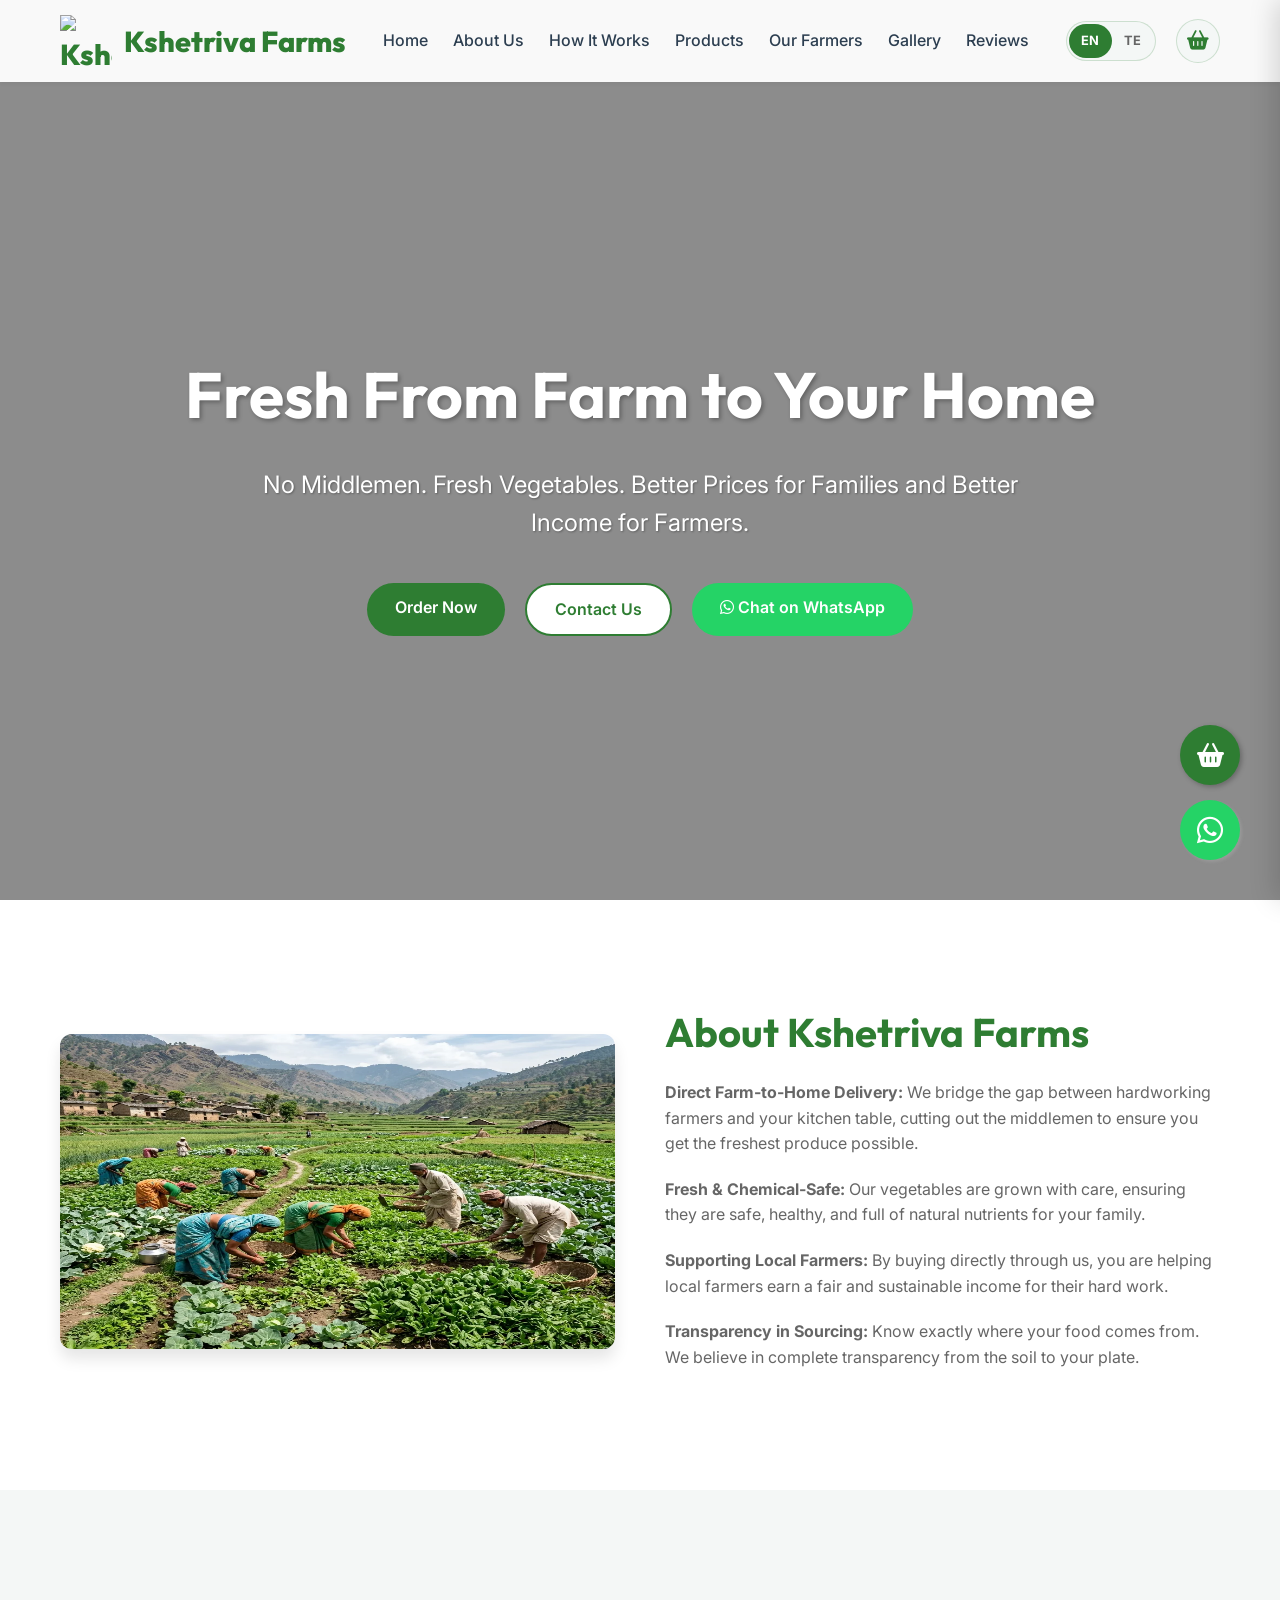
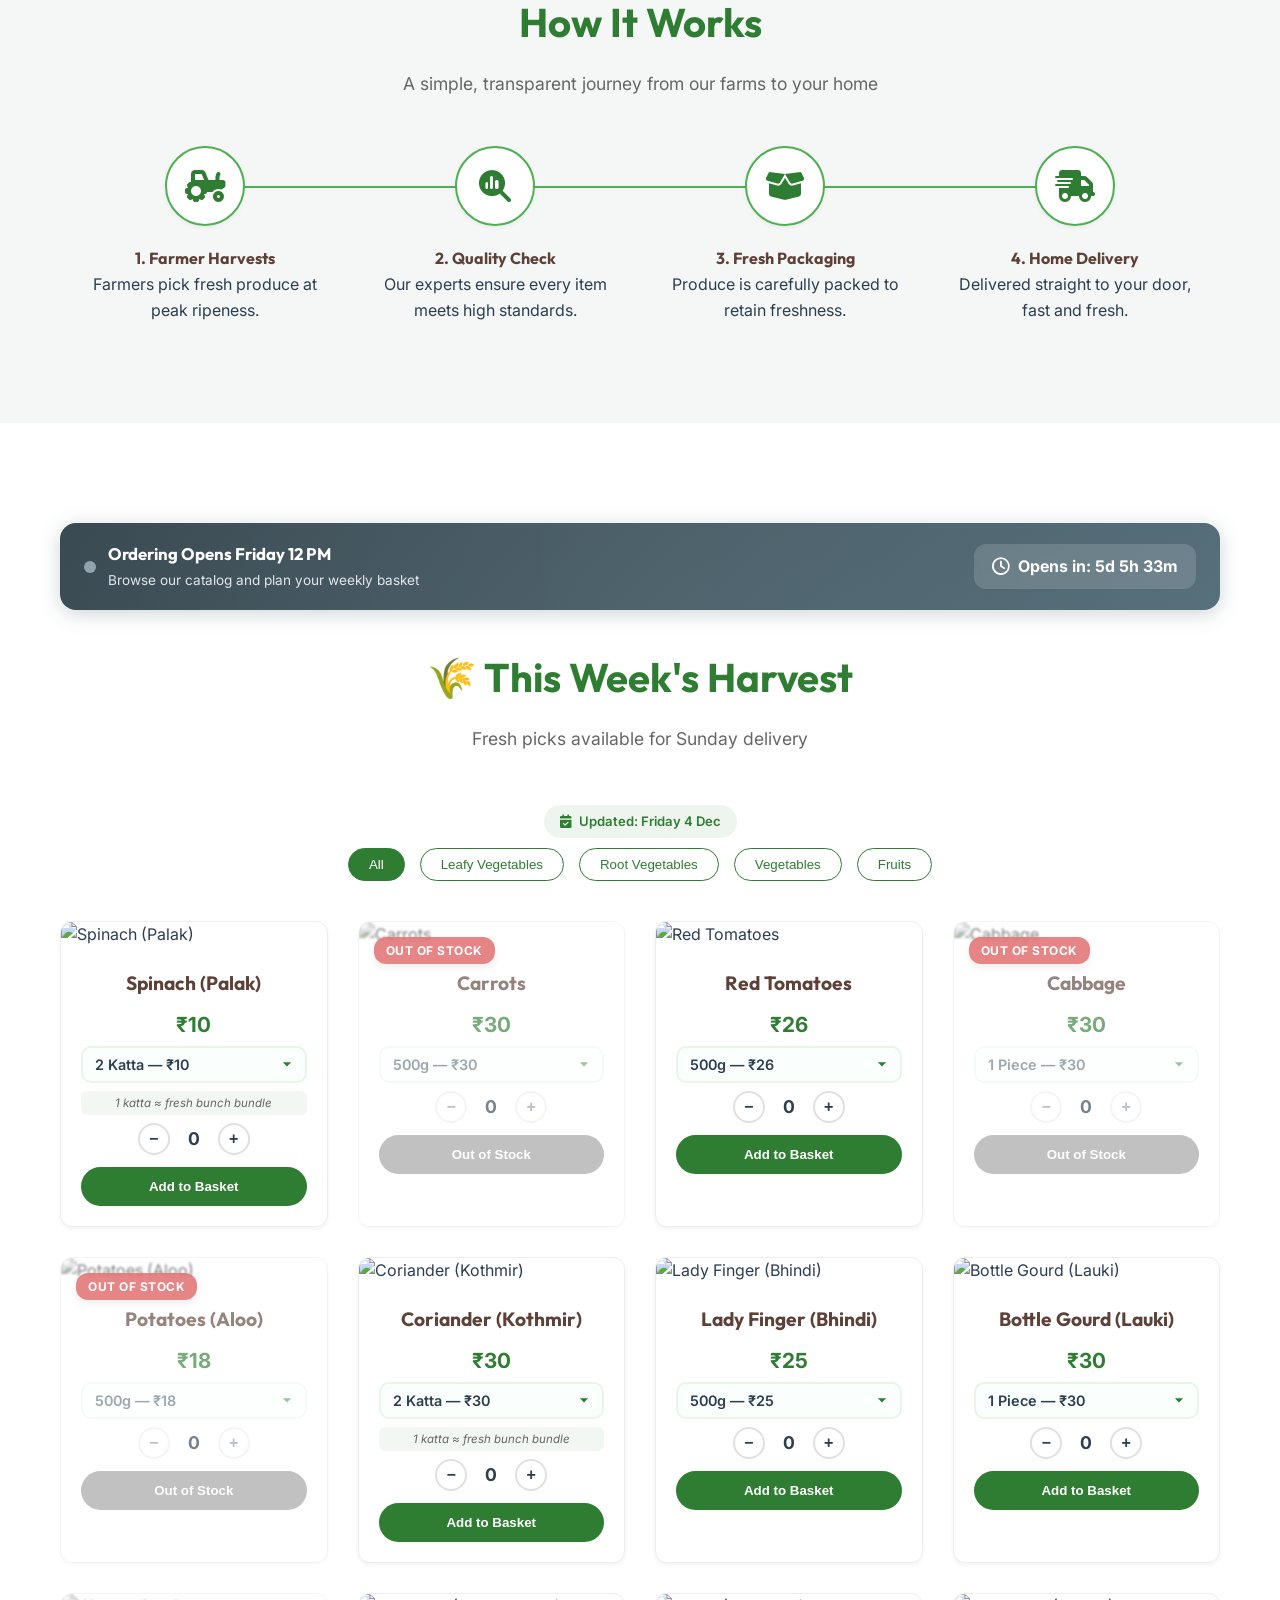
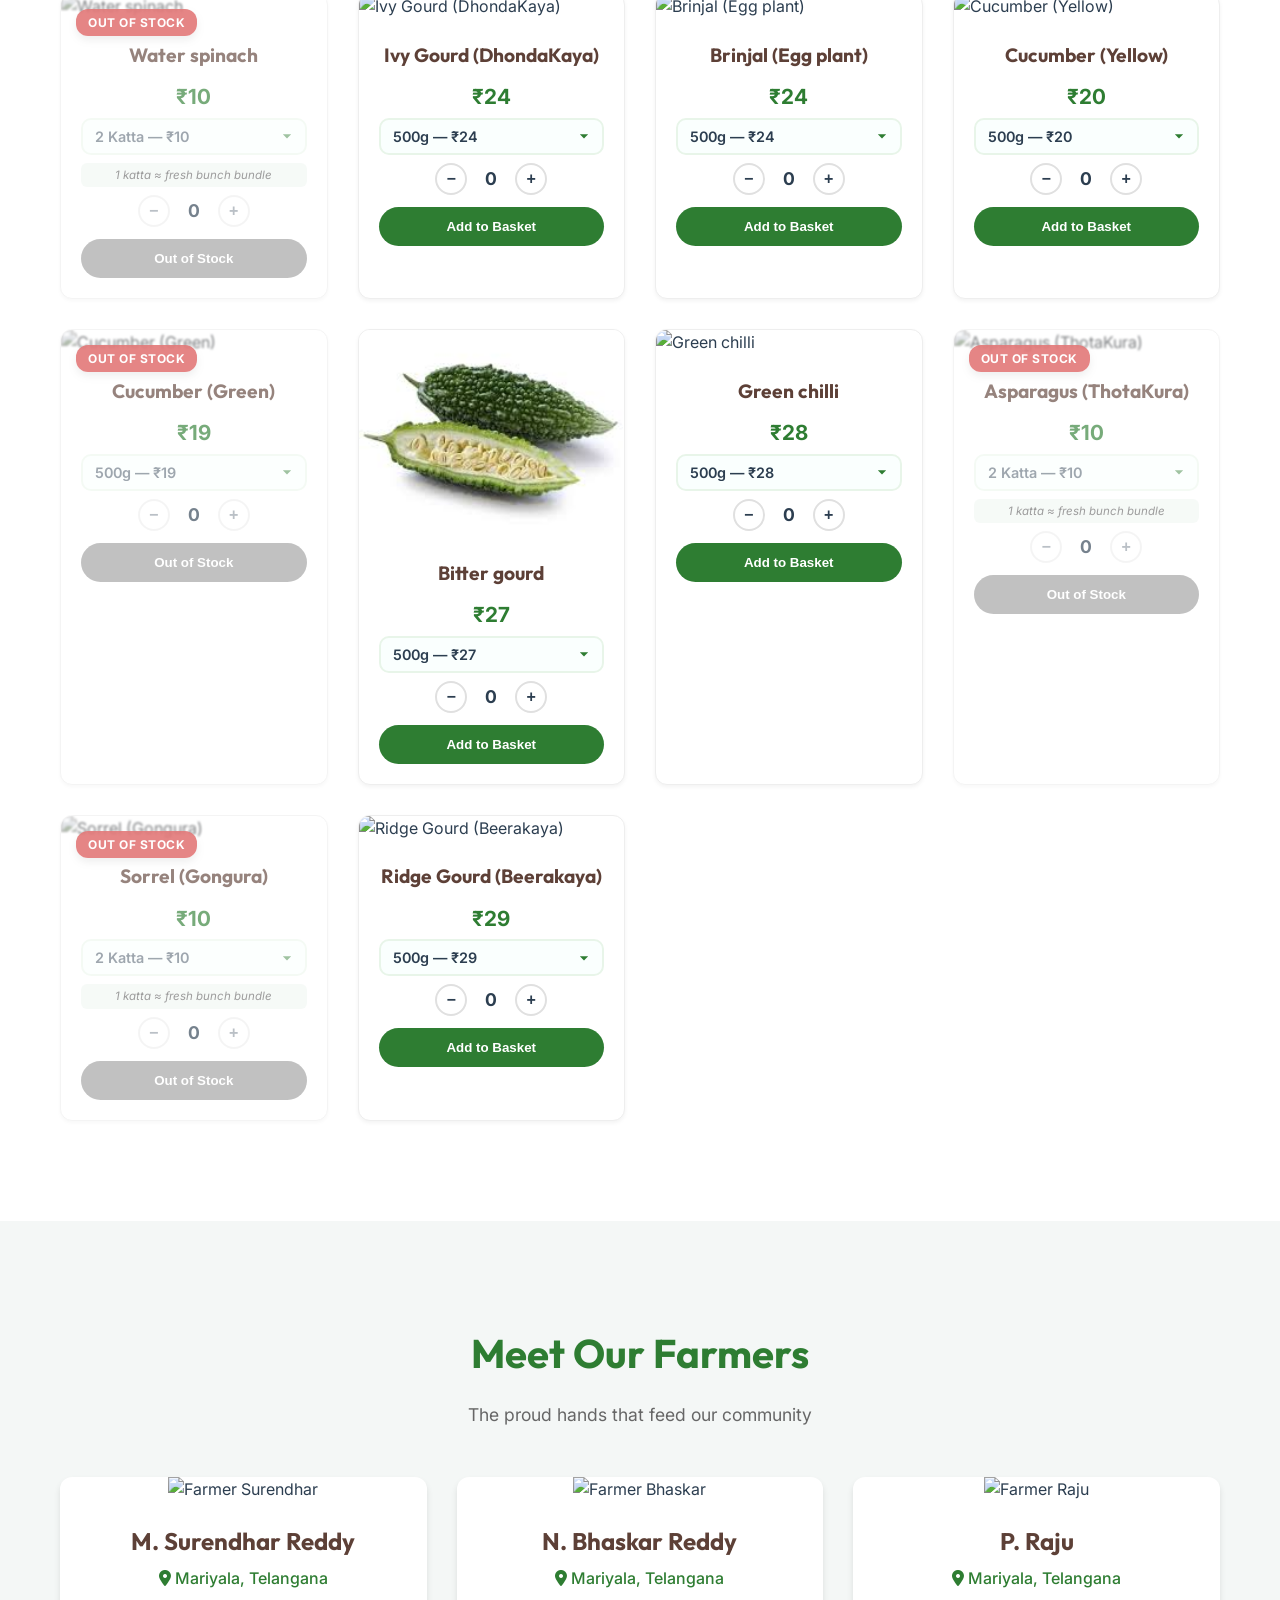
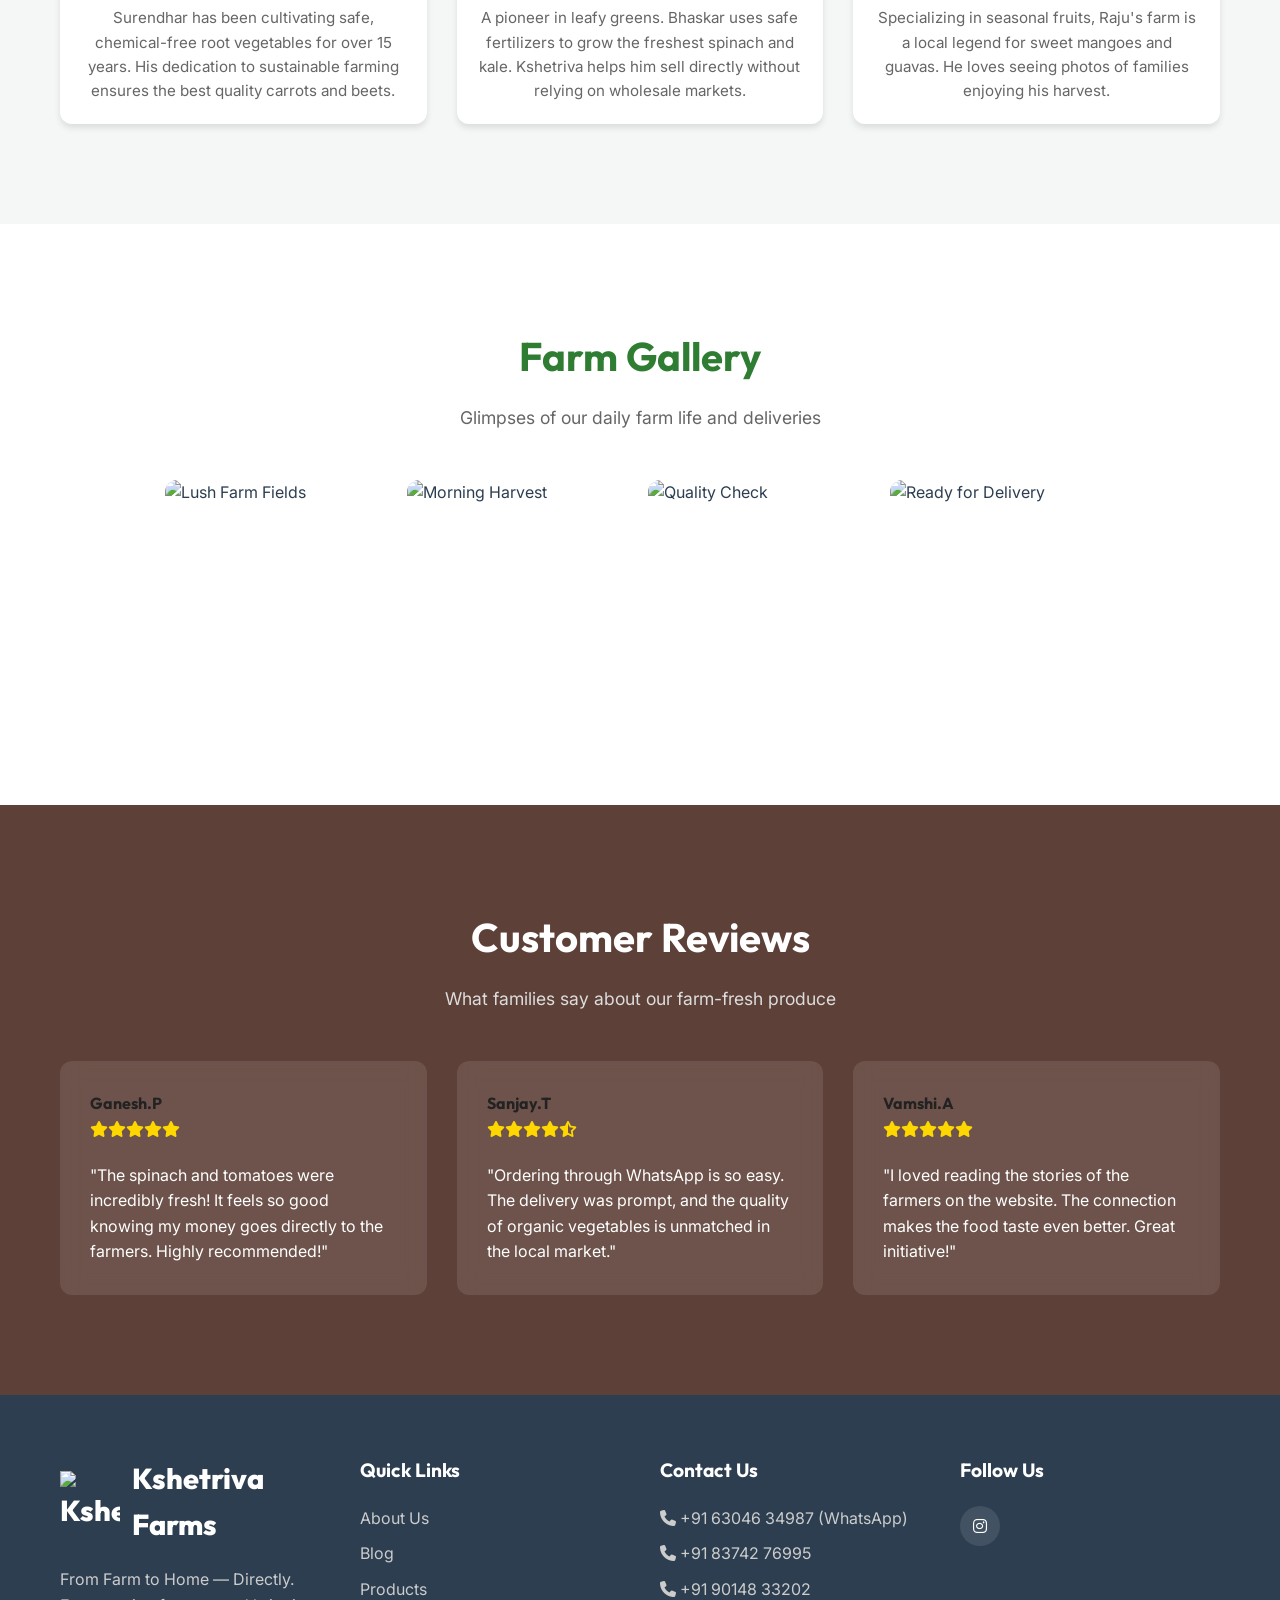
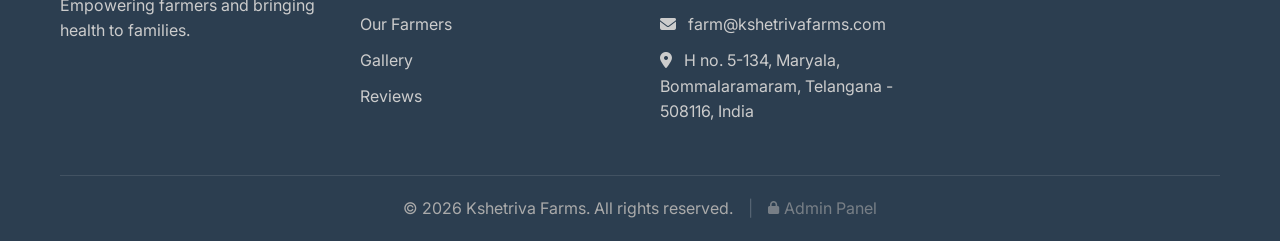
==== commit aeefa017: "Update WhatsApp redirect number to +91 63046 34987 and align contact info" ====
--- a/index.html
+++ b/index.html
@@ -156,7 +156,7 @@
             <div class="hero-btns">
                 <a href="#products" class="btn btn-primary">Order Now</a>
                 <a href="#footer" class="btn btn-secondary">Contact Us</a>
-                <a href="https://wa.me/918374276995?text=Hello%20Kshetriva%20Farms,%20I%20want%20to%20place%20an%20order."
+                <a href="https://wa.me/916304634987?text=Hello%20Kshetriva%20Farms,%20I%20want%20to%20place%20an%20order."
                     target="_blank" class="btn btn-whatsapp"><i class="fa-brands fa-whatsapp"></i> Chat on WhatsApp</a>
             </div>
         </div>
@@ -417,6 +417,7 @@
                 <div class="footer-col">
                     <h4>Contact Us</h4>
                     <ul style="color: #ccc;">
+                        <li style="margin-bottom: 10px;"><i class="fa-solid fa-phone"></i> +91 63046 34987 (WhatsApp)</li>
                         <li style="margin-bottom: 10px;"><i class="fa-solid fa-phone"></i> +91 83742 76995</li>
                         <li style="margin-bottom: 10px;"><i class="fa-solid fa-phone"></i> +91 90148 33202</li>
                         <li style="margin-bottom: 10px;"><a href="mailto:farm@kshetrivafarms.com" id="emailContactBtn"
@@ -453,7 +454,7 @@
     </button>
 
     <!-- WhatsApp Floating Button -->
-    <a href="https://wa.me/918374276995?text=Hello%20Kshetriva%20Farms,%20I%20want%20to%20place%20an%20order."
+    <a href="https://wa.me/916304634987?text=Hello%20Kshetriva%20Farms,%20I%20want%20to%20place%20an%20order."
         class="whatsapp-float" target="_blank" aria-label="Chat with us on WhatsApp">
         <i class="fa-brands fa-whatsapp"></i>
     </a>
@@ -609,45 +610,79 @@
             style="max-width: 450px; border-radius: 20px; box-shadow: 0 15px 35px rgba(0,0,0,0.15); position: relative;">
             <button class="close-admin-login" id="closeDetailsModalBtn" aria-label="Close Modal"
                 style="top: 15px; right: 15px; background: none; border: none; font-size: 1.8rem; cursor: pointer;">&times;</button>
-            <div style="text-align: center; margin-bottom: 20px;">
-                <div
-                    style="width: 60px; height: 60px; background: rgba(37, 211, 102, 0.1); color: #25d366; border-radius: 50%; display: flex; align-items: center; justify-content: center; margin: 0 auto 15px; font-size: 1.8rem;">
-                    <i class="fa-brands fa-whatsapp"></i>
-                </div>
-                <h3 id="detailsModalTitle"
-                    style="color: var(--primary-color); font-size: 1.5rem; font-family: 'Outfit', sans-serif;">WhatsApp
-                    Contact</h3>
-                <p id="detailsModalSubtitle" style="color: var(--text-light); font-size: 0.9rem; margin-top: 5px;">
-                    Please provide your details to continue.</p>
-            </div>
-            <form id="whatsappDetailsForm">
-                <div class="form-group" style="text-align: left; margin-bottom: 16px;">
-                    <label for="custName" id="lblCustName"
-                        style="display: block; margin-bottom: 6px; font-weight: 600; font-size: 0.88rem; color: var(--text-dark);">Your
-                        Name *</label>
-                    <input type="text" id="custName" required placeholder="Your Name"
-                        style="width: 100%; padding: 11px 14px; border-radius: 10px; border: 1.5px solid #e0e0e0; font-family: inherit; font-size: 0.95rem; transition: var(--transition);">
-                </div>
-                <div class="form-group" style="text-align: left; margin-bottom: 16px;">
-                    <label for="custPhone" id="lblCustPhone"
-                        style="display: block; margin-bottom: 6px; font-weight: 600; font-size: 0.88rem; color: var(--text-dark);">WhatsApp
-                        Number *</label>
-                    <input type="tel" id="custPhone" required placeholder="e.g. 9876543210" pattern="[0-9]{10}"
-                        title="Please enter a valid 10-digit phone number"
-                        style="width: 100%; padding: 11px 14px; border-radius: 10px; border: 1.5px solid #e0e0e0; font-family: inherit; font-size: 0.95rem; transition: var(--transition);">
-                </div>
-                <div class="form-group" style="text-align: left; margin-bottom: 20px;">
-                    <label for="custArea" id="lblCustArea"
-                        style="display: block; margin-bottom: 6px; font-weight: 600; font-size: 0.88rem; color: var(--text-dark);">Area
-                        / Locality *</label>
-                    <input type="text" id="custArea" required placeholder="e.g. Maryala, Telangana"
-                        style="width: 100%; padding: 11px 14px; border-radius: 10px; border: 1.5px solid #e0e0e0; font-family: inherit; font-size: 0.95rem; transition: var(--transition);">
-                </div>
-                <button type="submit" class="btn btn-whatsapp" id="btnDetailsSubmit"
-                    style="width: 100%; border-radius: 10px; padding: 13px; font-size: 1rem; display: flex; align-items: center; justify-content: center; gap: 8px; font-family: 'Outfit', sans-serif;">
-                    <i class="fa-brands fa-whatsapp"></i> Proceed to WhatsApp
+            <!-- Form Input State -->
+            <div id="detailsFormState">
+                <div style="text-align: center; margin-bottom: 20px;">
+                    <div
+                        style="width: 60px; height: 60px; background: rgba(37, 211, 102, 0.1); color: #25d366; border-radius: 50%; display: flex; align-items: center; justify-content: center; margin: 0 auto 15px; font-size: 1.8rem;">
+                        <i class="fa-brands fa-whatsapp"></i>
+                    </div>
+                    <h3 id="detailsModalTitle"
+                        style="color: var(--primary-color); font-size: 1.5rem; font-family: 'Outfit', sans-serif;">WhatsApp
+                        Contact</h3>
+                    <p id="detailsModalSubtitle" style="color: var(--text-light); font-size: 0.9rem; margin-top: 5px;">
+                        Please provide your details to continue.</p>
+                </div>
+                <form id="whatsappDetailsForm">
+                    <div class="form-group" style="text-align: left; margin-bottom: 16px;">
+                        <label for="custName" id="lblCustName"
+                            style="display: block; margin-bottom: 6px; font-weight: 600; font-size: 0.88rem; color: var(--text-dark);">Your
+                            Name *</label>
+                        <input type="text" id="custName" required placeholder="Your Name"
+                            style="width: 100%; padding: 11px 14px; border-radius: 10px; border: 1.5px solid #e0e0e0; font-family: inherit; font-size: 0.95rem; transition: var(--transition);">
+                    </div>
+                    <div class="form-group" style="text-align: left; margin-bottom: 16px;">
+                        <label for="custPhone" id="lblCustPhone"
+                            style="display: block; margin-bottom: 6px; font-weight: 600; font-size: 0.88rem; color: var(--text-dark);">WhatsApp
+                            Number *</label>
+                        <input type="tel" id="custPhone" required placeholder="e.g. 9876543210" pattern="[0-9]{10}"
+                            title="Please enter a valid 10-digit phone number"
+                            style="width: 100%; padding: 11px 14px; border-radius: 10px; border: 1.5px solid #e0e0e0; font-family: inherit; font-size: 0.95rem; transition: var(--transition);">
+                    </div>
+                    <div class="form-group" style="text-align: left; margin-bottom: 20px;">
+                        <label for="custArea" id="lblCustArea"
+                            style="display: block; margin-bottom: 6px; font-weight: 600; font-size: 0.88rem; color: var(--text-dark);">Area
+                            / Locality *</label>
+                        <input type="text" id="custArea" required placeholder="e.g. Maryala, Telangana"
+                            style="width: 100%; padding: 11px 14px; border-radius: 10px; border: 1.5px solid #e0e0e0; font-family: inherit; font-size: 0.95rem; transition: var(--transition);">
+                    </div>
+                    <button type="submit" class="btn btn-whatsapp" id="btnDetailsSubmit"
+                        style="width: 100%; border-radius: 10px; padding: 13px; font-size: 1rem; display: flex; align-items: center; justify-content: center; gap: 8px; font-family: 'Outfit', sans-serif;">
+                        <i class="fa-brands fa-whatsapp"></i> Proceed to WhatsApp
+                    </button>
+                </form>
+            </div>
+
+            <!-- Success State Container (Hidden by default) -->
+            <div id="detailsSuccessState" style="display: none; text-align: center; padding: 10px 0;">
+                <div style="width: 60px; height: 60px; background: rgba(46, 125, 50, 0.1); color: #2e7d32; border-radius: 50%; display: flex; align-items: center; justify-content: center; margin: 0 auto 15px; font-size: 2rem;">
+                    <i class="fa-solid fa-circle-check"></i>
+                </div>
+                <h3 id="successModalTitle" style="color: #2e7d32; font-size: 1.5rem; font-family: 'Outfit', sans-serif; margin-bottom: 10px;">Order Saved!</h3>
+                
+                <div id="successOrderSummary" style="font-size: 0.9rem; font-weight: 600; color: var(--text-dark); margin-bottom: 10px;">
+                    Order ID: <span id="successOrderId" style="color: var(--primary-color);">#001_05082026</span>
+                </div>
+                
+                <details style="text-align: left; background: rgba(0,0,0,0.02); border: 1.5px dashed rgba(46, 125, 50, 0.2); border-radius: 12px; padding: 10px; margin-bottom: 18px; font-size: 0.85rem;">
+                    <summary style="cursor: pointer; font-weight: 600; color: #555; outline: none; margin-bottom: 5px;">
+                        🔍 View Order Details
+                    </summary>
+                    <div id="successOrderDetails" style="max-height: 120px; overflow-y: auto; padding-top: 5px; color: #555; font-family: inherit;">
+                        <!-- Dynamically filled -->
+                    </div>
+                </details>
+
+                <p id="successModalSubtitle" style="color: var(--text-light); font-size: 0.9rem; line-height: 1.4; margin-bottom: 15px;">
+                    We are opening WhatsApp to send your order. If it doesn't open automatically, please click the button below.
+                </p>
+                <a id="btnSuccessWhatsapp" href="#" target="_blank" class="btn btn-whatsapp" style="width: 100%; border-radius: 10px; padding: 13px; font-size: 1rem; display: flex; align-items: center; justify-content: center; gap: 8px; font-family: 'Outfit', sans-serif; text-decoration: none; margin-bottom: 12px; box-sizing: border-box;">
+                    <i class="fa-brands fa-whatsapp"></i> Send on WhatsApp
+                </a>
+                <button id="btnSuccessClose" class="btn" style="width: 100%; border-radius: 10px; padding: 10px; font-size: 0.9rem; background: #e0e0e0; color: #333; font-family: 'Outfit', sans-serif; border: none; cursor: pointer;">
+                    Close Window
                 </button>
-            </form>
+            </div>
         </div>
     </div>
 
@@ -908,6 +943,35 @@
                             </div>
                         </div>
 
+                        <!-- Admin Notifications Settings Card -->
+                        <div class="admin-stat-card"
+                            style="flex: 1; flex-direction: column; align-items: stretch; padding: 25px; gap: 15px; box-sizing: border-box;">
+                            <h4
+                                style="font-size: 1.2rem; color: var(--primary-color); border-bottom: 2px solid #e8f5e9; padding-bottom: 8px; margin: 0; display: flex; align-items: center; gap: 8px;">
+                                <i class="fa-solid fa-bell"></i> Admin Notifications
+                            </h4>
+                            <div style="display: flex; flex-direction: column; gap: 10px;">
+                                <label style="display: block; text-align: left; margin: 0;">
+                                    <span style="font-size: 0.82rem; font-weight: 600; color: var(--text-dark);">Webhook Notification URL (Discord/Slack)</span>
+                                    <input type="text" id="settingWebhookUrl" placeholder="https://discord.com/api/webhooks/..."
+                                        style="width: 100%; padding: 8px 12px; margin-top: 5px; border-radius: 8px; border: 1.5px solid #e0e0e0; font-size: 0.85rem; box-sizing: border-box;">
+                                </label>
+                                <div style="display: flex; justify-content: space-between; align-items: center; margin-top: 5px;">
+                                    <div>
+                                        <strong style="font-size: 0.9rem; color: var(--text-dark); display: block;">Enable Webhook</strong>
+                                        <span style="display: block; font-size: 0.75rem; color: var(--text-light);">Notify on new orders</span>
+                                    </div>
+                                    <label class="stock-toggle" style="margin: 0;">
+                                        <input type="checkbox" id="settingWebhookToggle">
+                                        <span class="stock-slider"></span>
+                                    </label>
+                                </div>
+                                <button onclick="saveNotificationSettings()" class="btn" style="padding: 10px; border-radius: 8px; font-size: 0.88rem; background: var(--primary-color); color: white; border: none; cursor: pointer; font-weight: 600; margin-top: 5px; display: flex; align-items: center; justify-content: center;">
+                                    Save Notification Settings
+                                </button>
+                            </div>
+                        </div>
+
                         <!-- Info Card -->
                         <div class="admin-stat-card"
                             style="flex: 1.5; padding: 25px; align-items: flex-start; flex-direction: row; gap: 15px;">
@@ -927,29 +991,6 @@
                                     (red) the catalog checkout window for all storefront users.
                                 </p>
                             </div>
-                        </div>
-                    </div>
-
-                    <div class="admin-stats-row" style="margin-top: 20px;">
-                        <!-- Database Seeding Control Card -->
-                        <div class="admin-stat-card"
-                            style="flex: 1.2; flex-direction: column; align-items: stretch; padding: 25px; gap: 20px;">
-                            <h4
-                                style="font-size: 1.2rem; color: var(--primary-color); border-bottom: 2px solid #e8f5e9; padding-bottom: 8px; margin: 0; display: flex; align-items: center; gap: 8px;">
-                                <i class="fa-solid fa-database"></i> Database Seeding
-                            </h4>
-                            <div style="text-align: left; font-size: 0.85rem; color: var(--text-light); line-height: 1.5; display: flex; flex-direction: column; gap: 15px;">
-                                <p style="margin: 0;">
-                                    If the live catalog database is empty or needs to be reset, you can manually seed it with the default bilingual 19-product catalog.
-                                </p>
-                                <button class="btn btn-primary" onclick="triggerManualSeeding()" style="border-radius: 20px; padding: 10px 16px; font-size: 0.85rem; width: 100%; display: flex; align-items: center; justify-content: center; gap: 8px; cursor: pointer;">
-                                    <i class="fa-solid fa-seedling"></i> Seed Catalog Database
-                                </button>
-                            </div>
-                        </div>
-                        
-                        <!-- Empty spacer card to align flex layouts -->
-                        <div class="admin-stat-card" style="flex: 1.5; opacity: 0; pointer-events: none; border: none; background: transparent; box-shadow: none;">
                         </div>
                     </div>
 
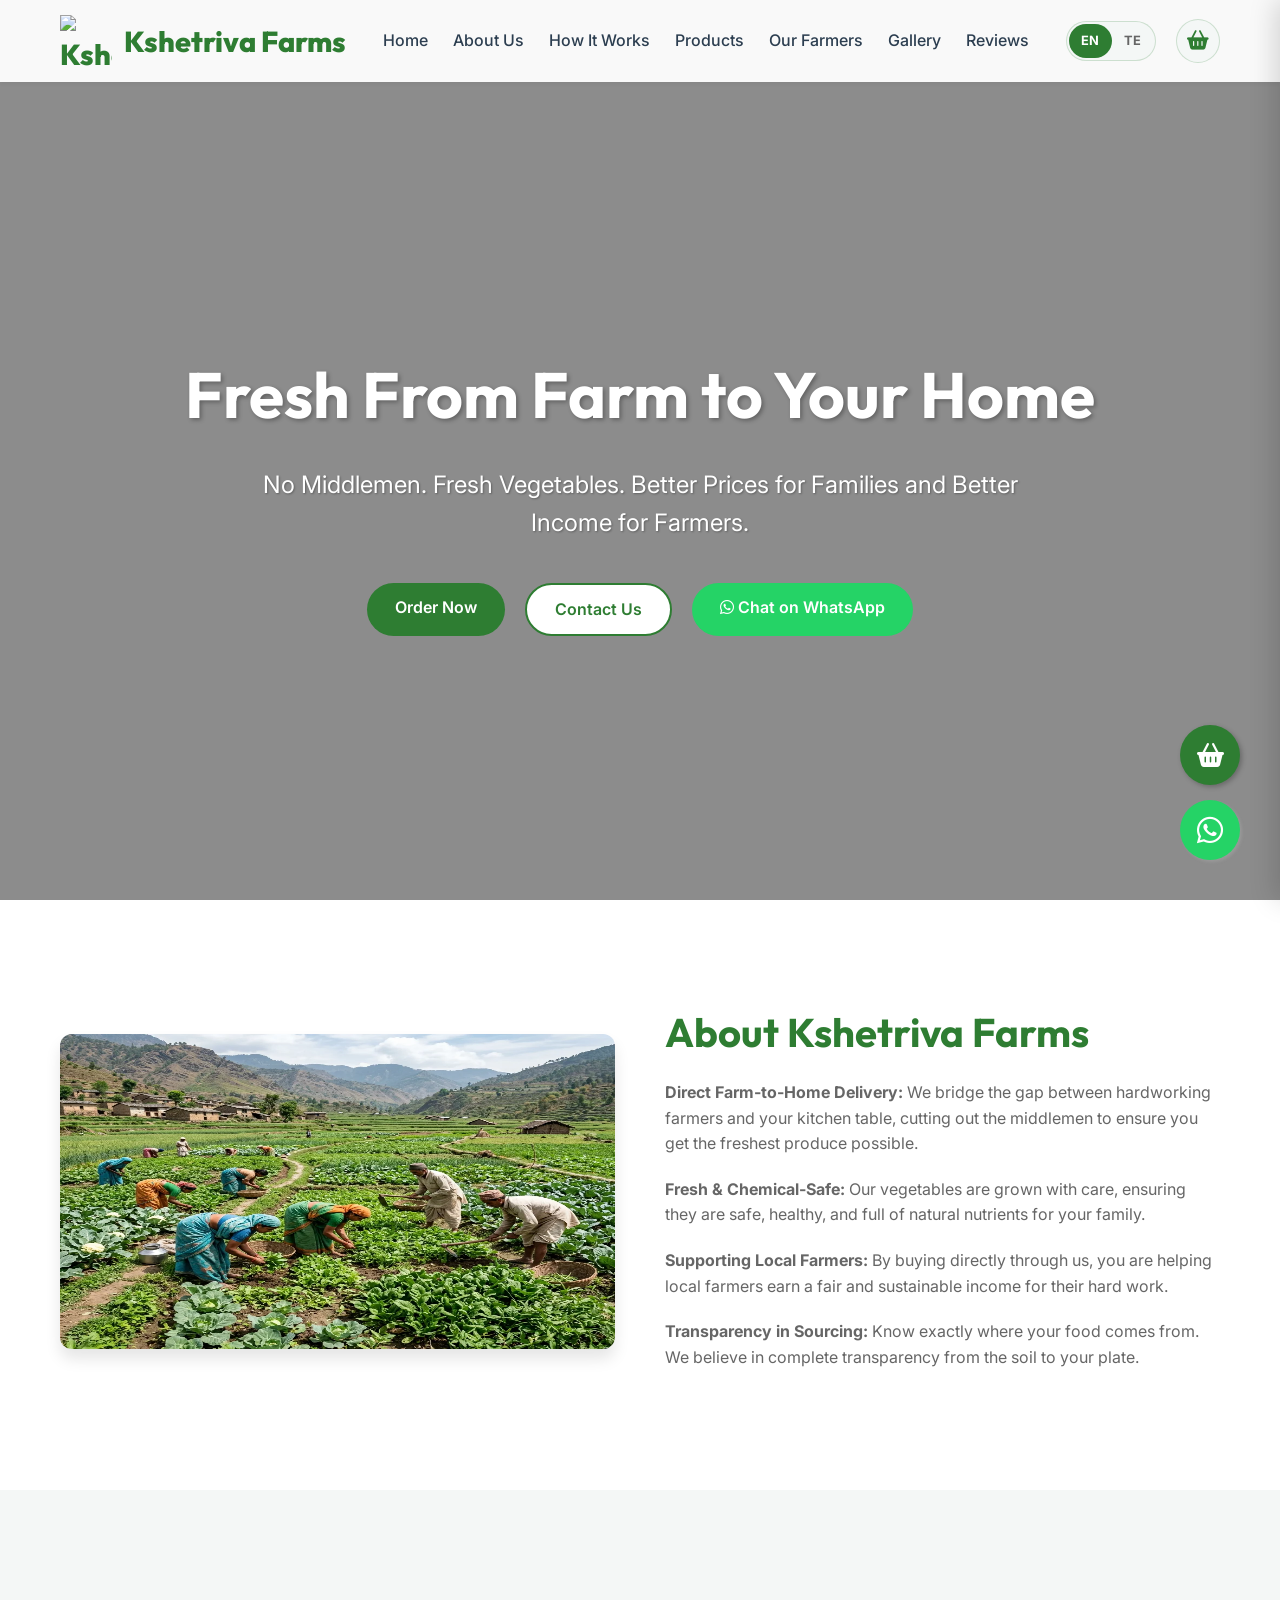
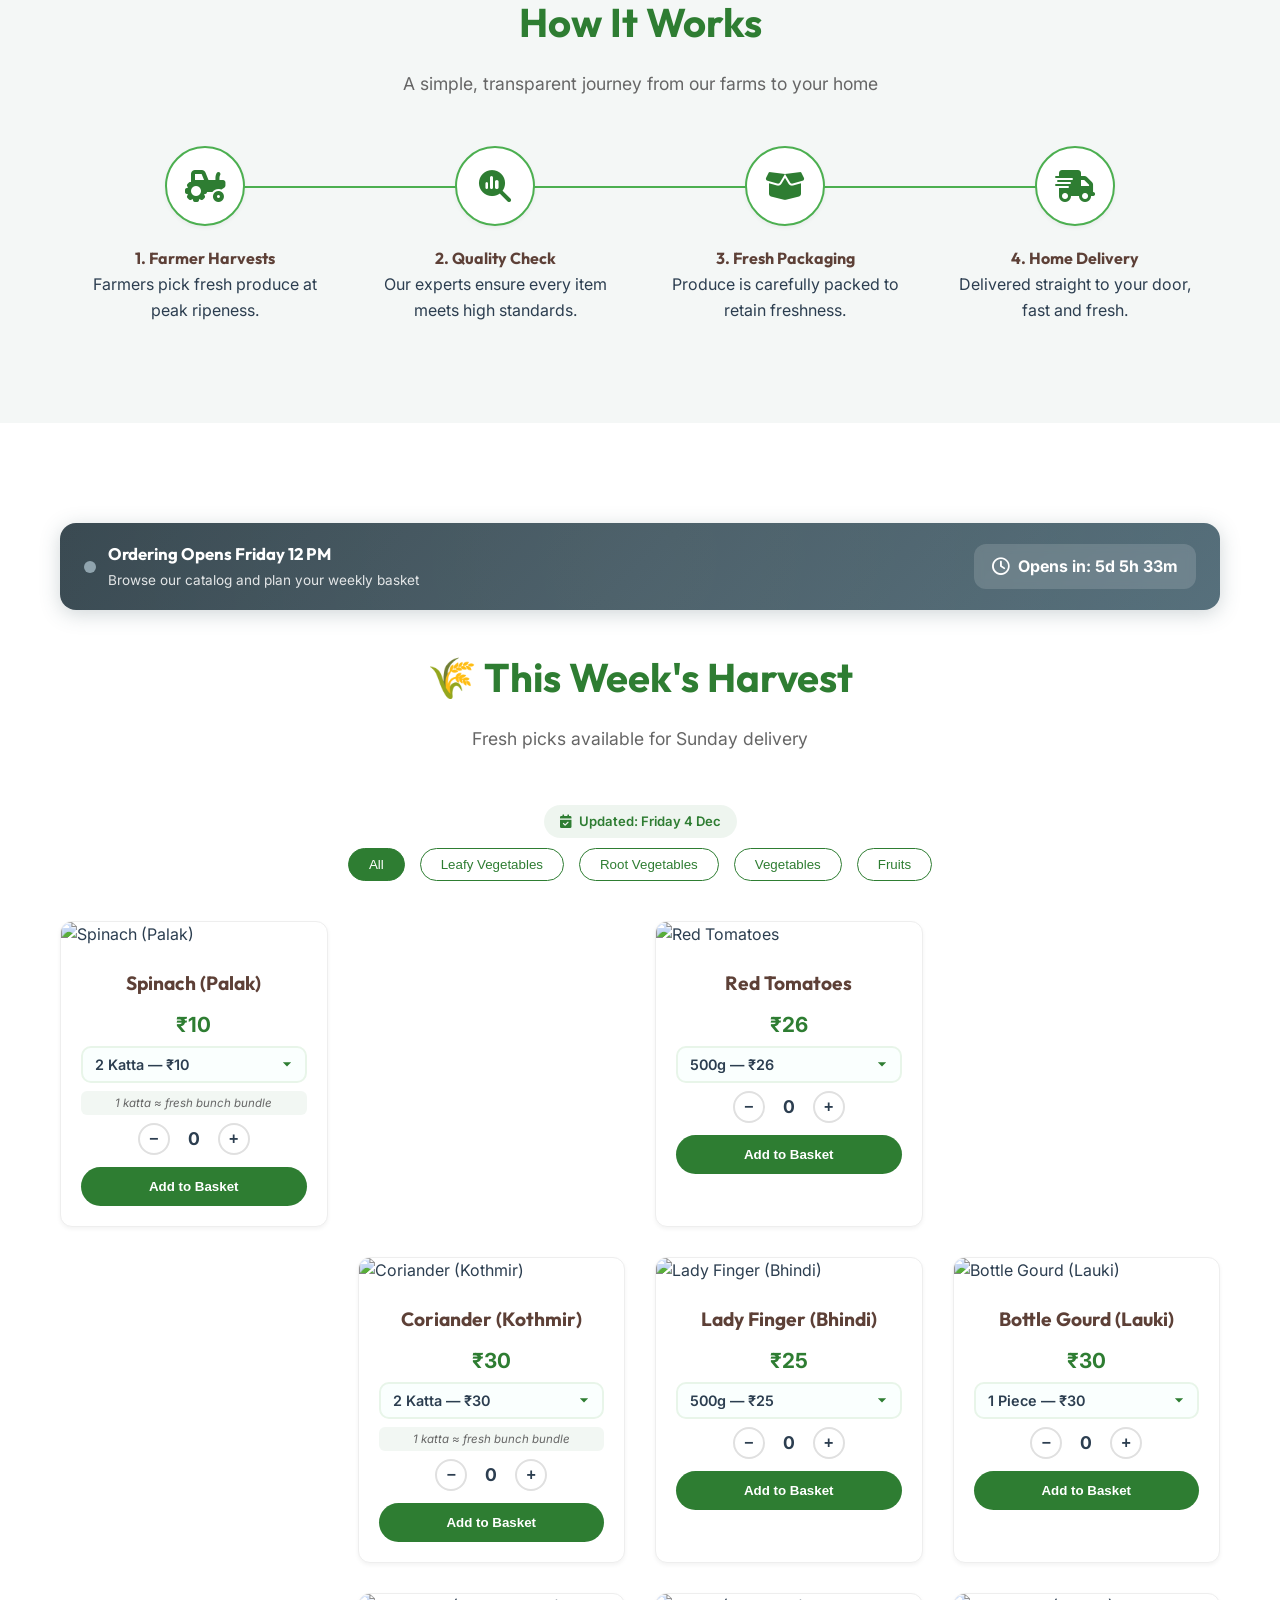
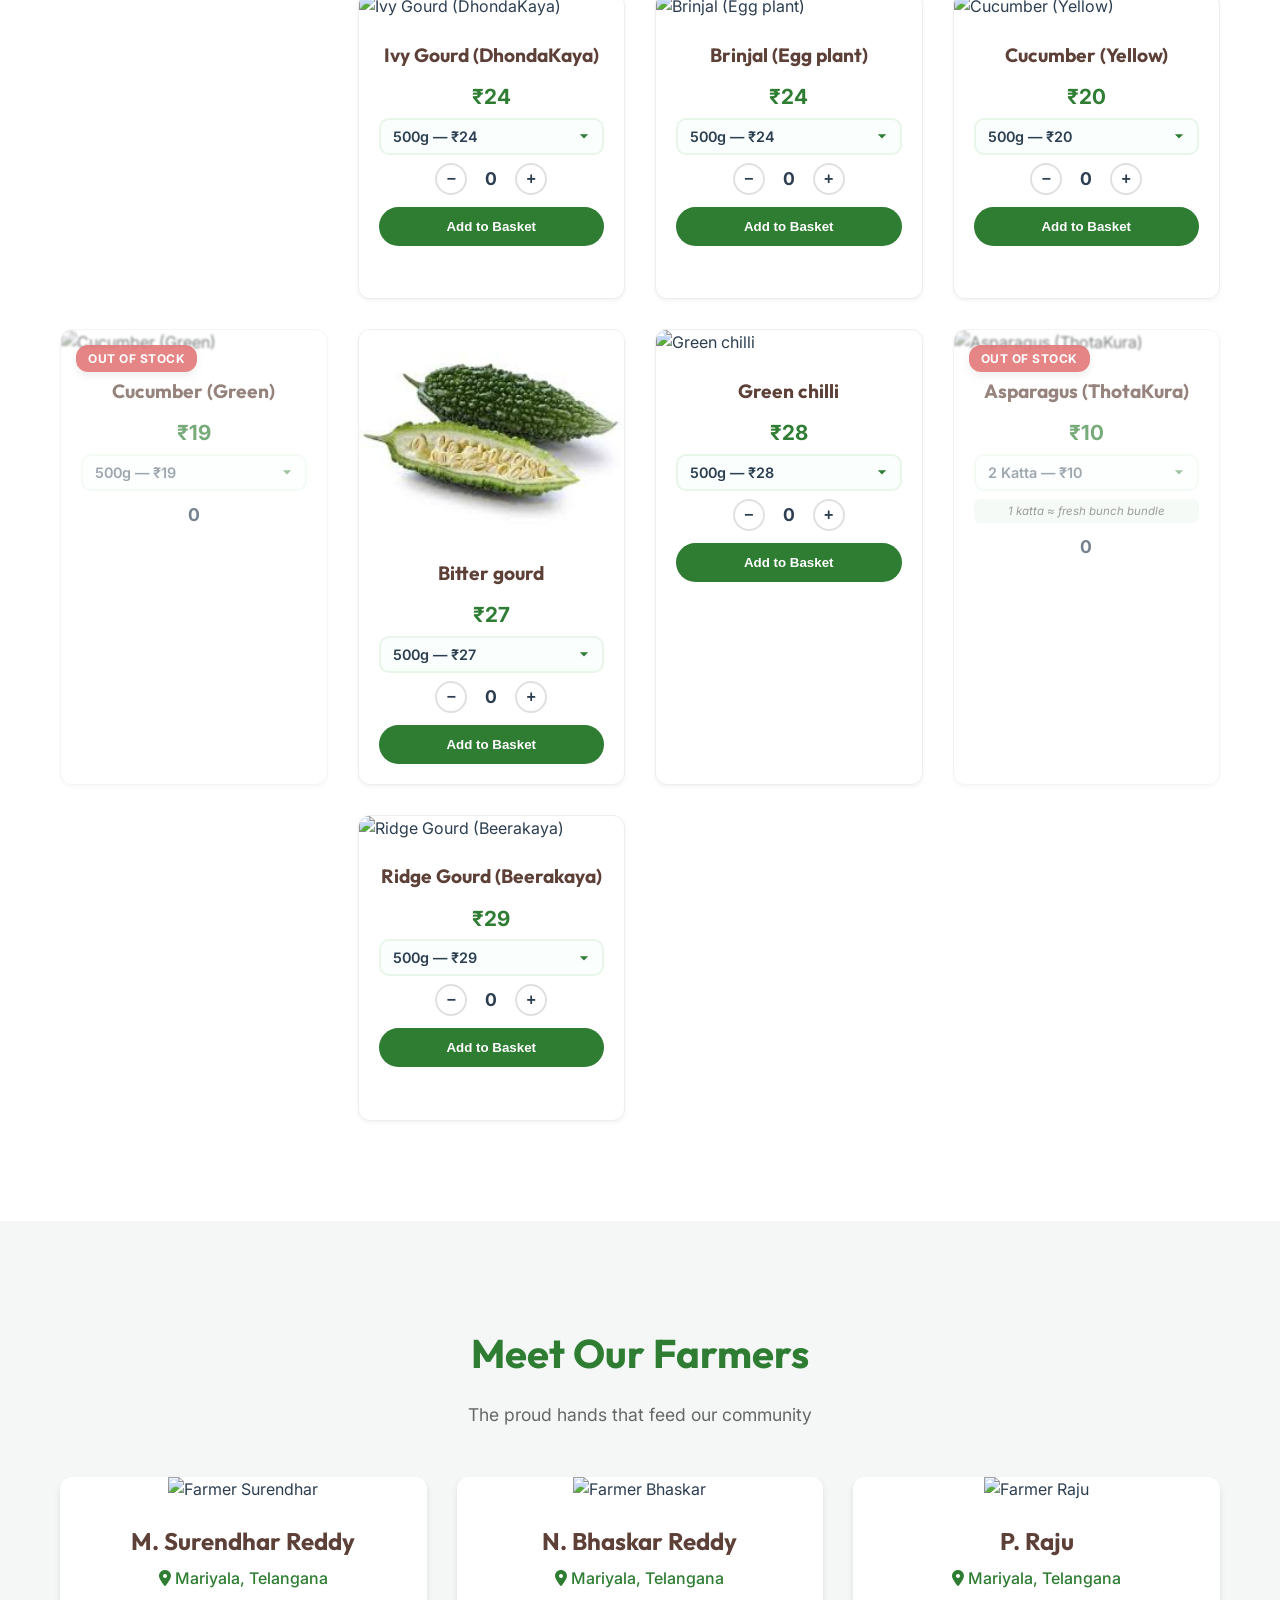
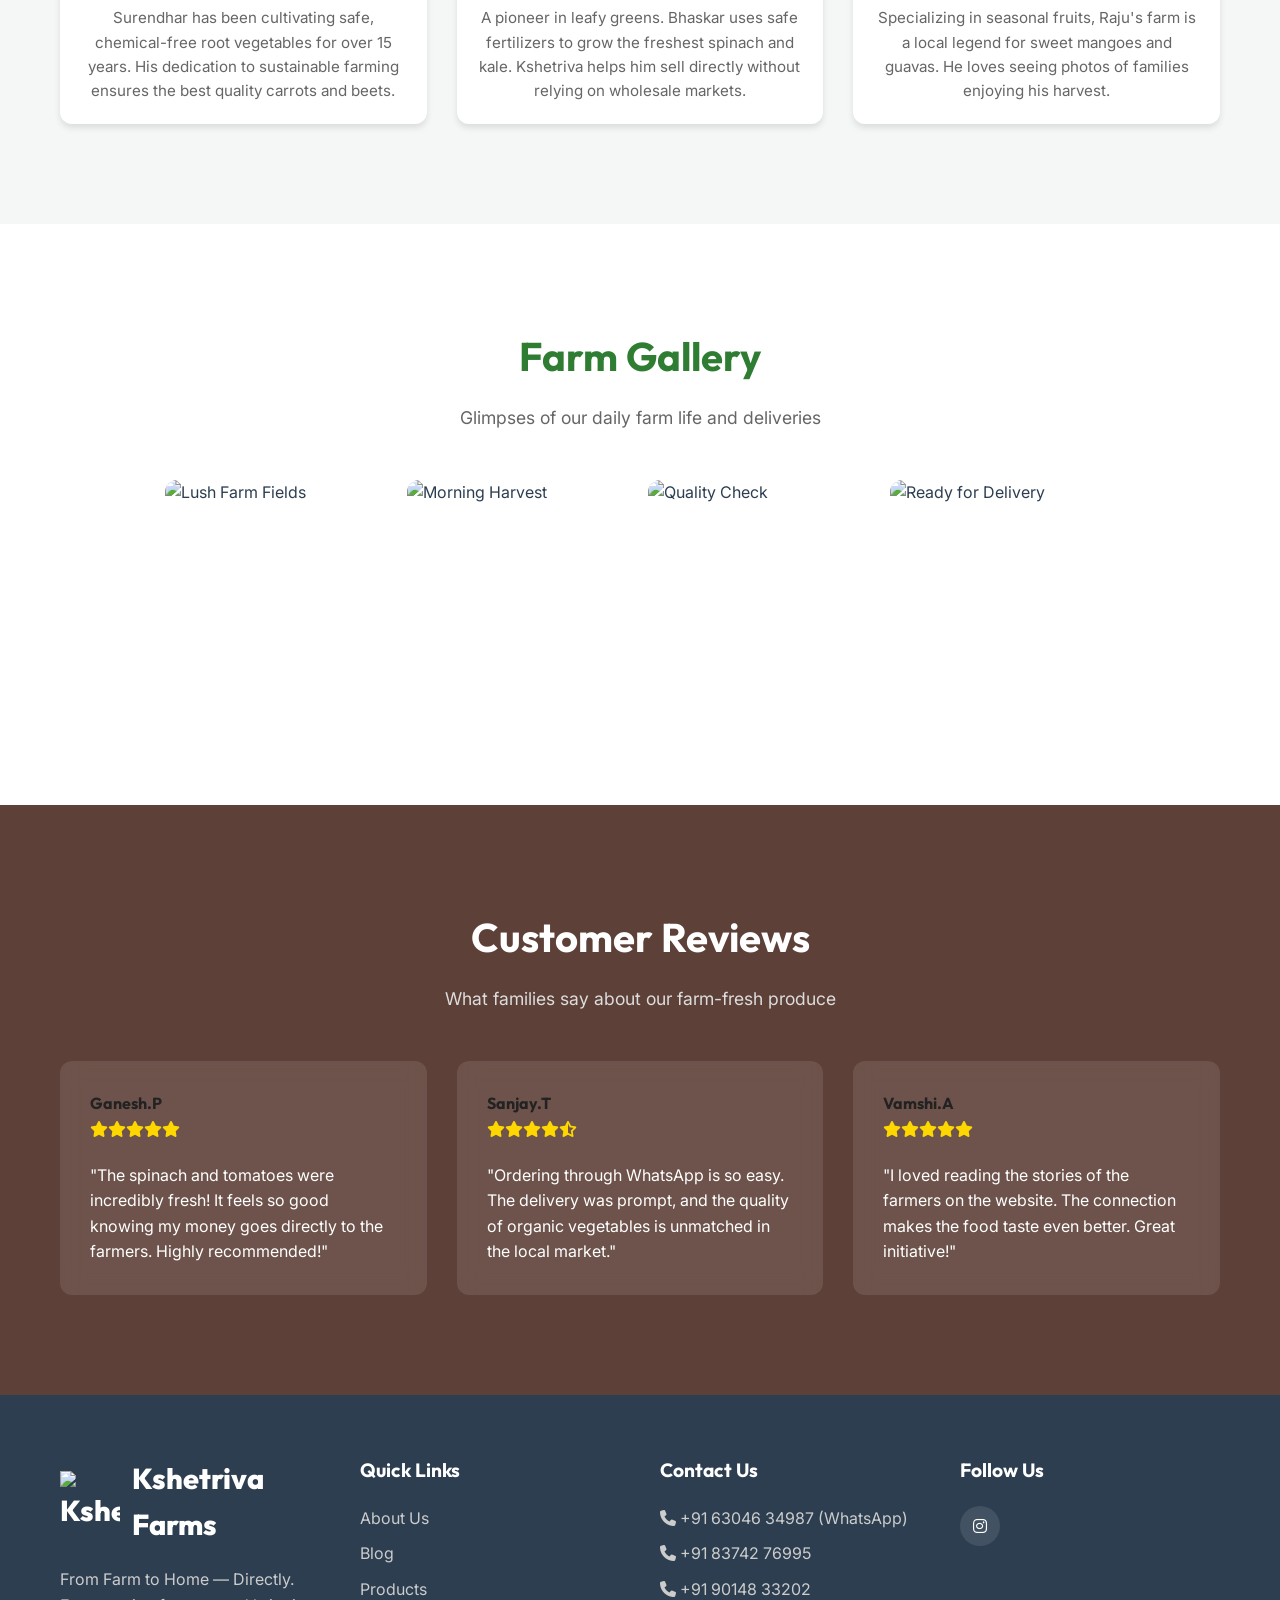
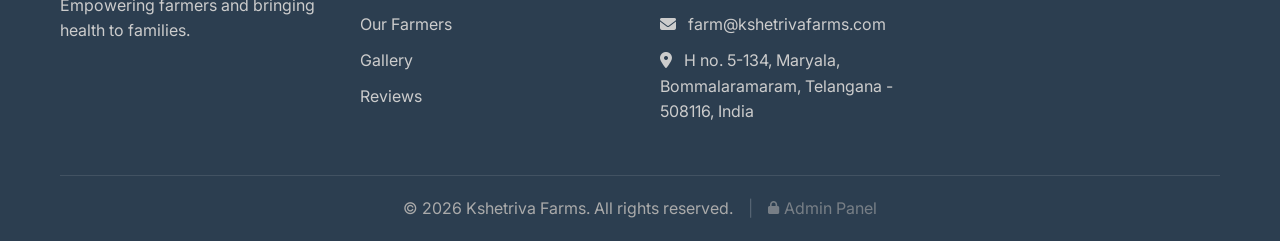
==== commit 9fe5b24e: "Optimize and fix Farms_Version_4: local image paths, logo formatting consistency, and complete PWA o" ====
--- a/index.html
+++ b/index.html
@@ -1298,7 +1298,7 @@
     <script src="https://www.gstatic.com/firebasejs/10.8.0/firebase-firestore-compat.js"></script>
 
     <!-- Custom Script -->
-    <script src="script.js?v=4.0"></script>
+    <script src="script.js?v=4.1"></script>
 
     <!-- Register Service Worker -->
     <script>
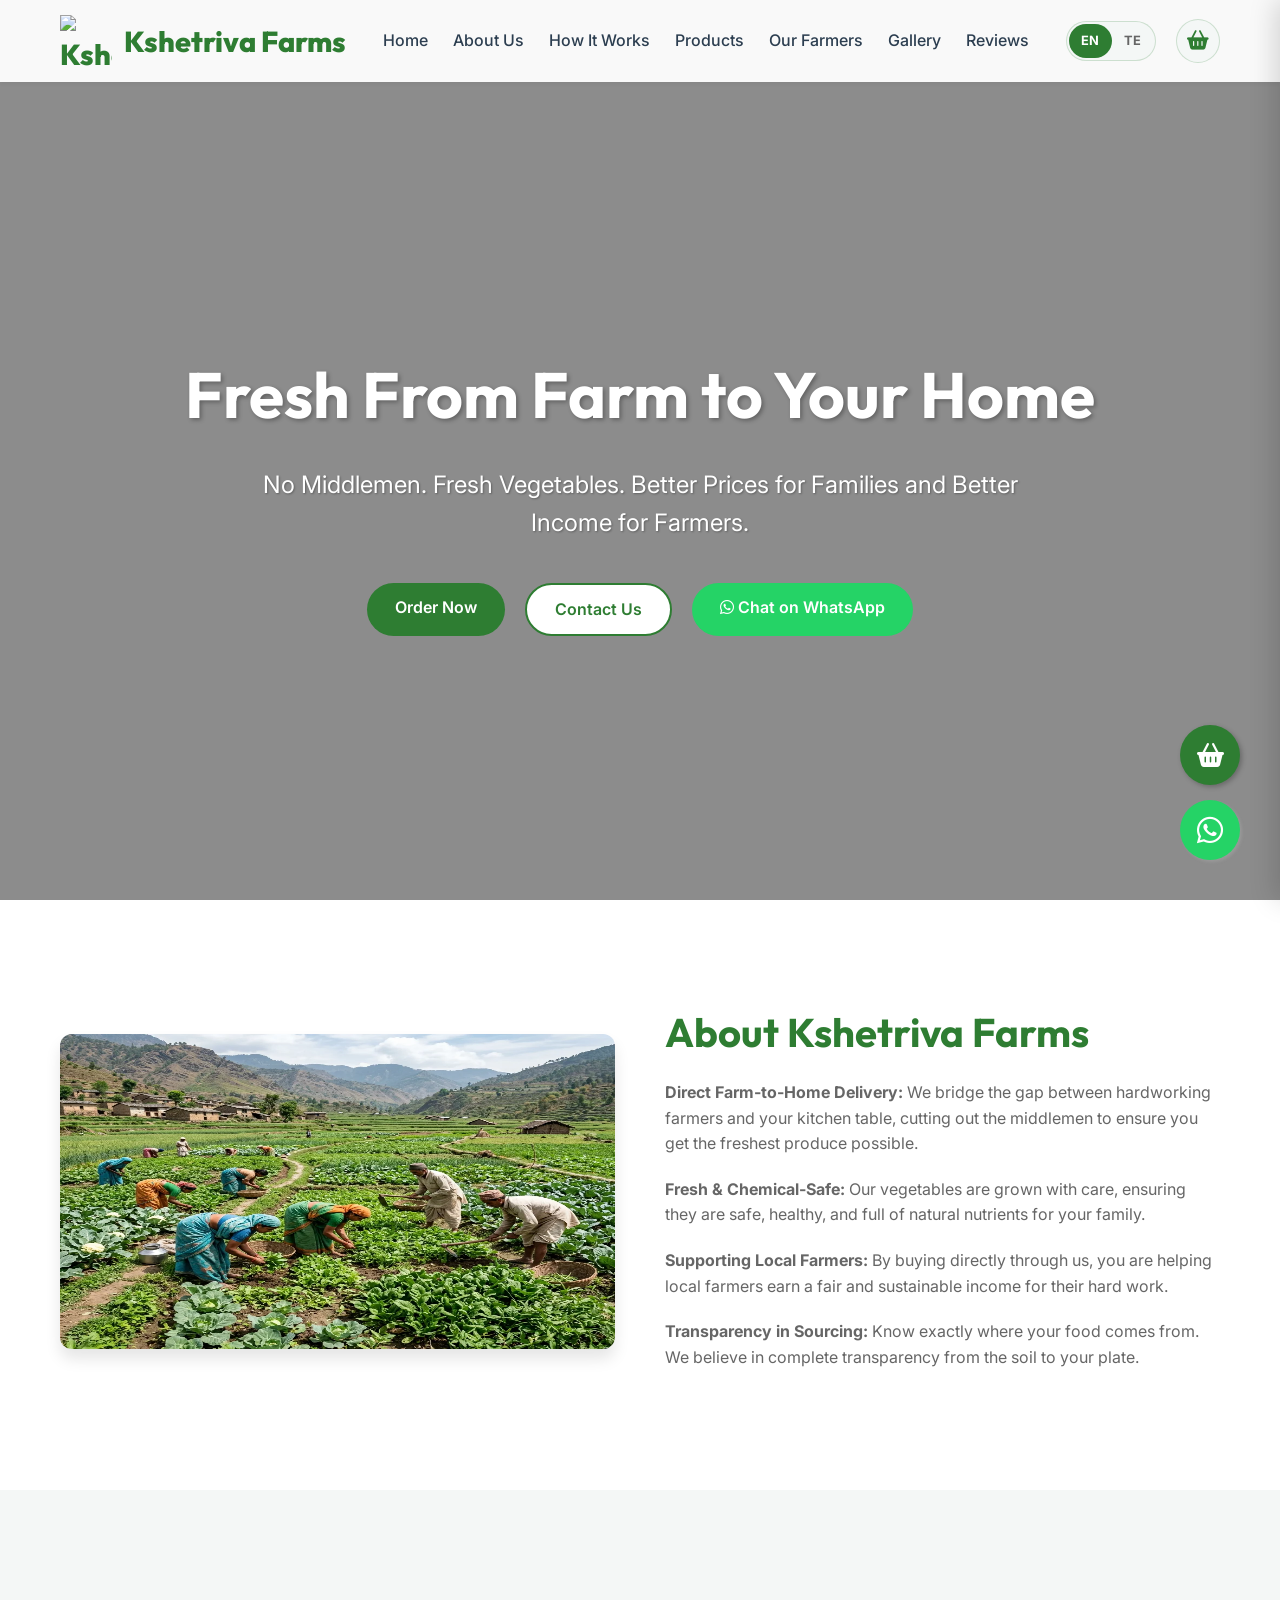
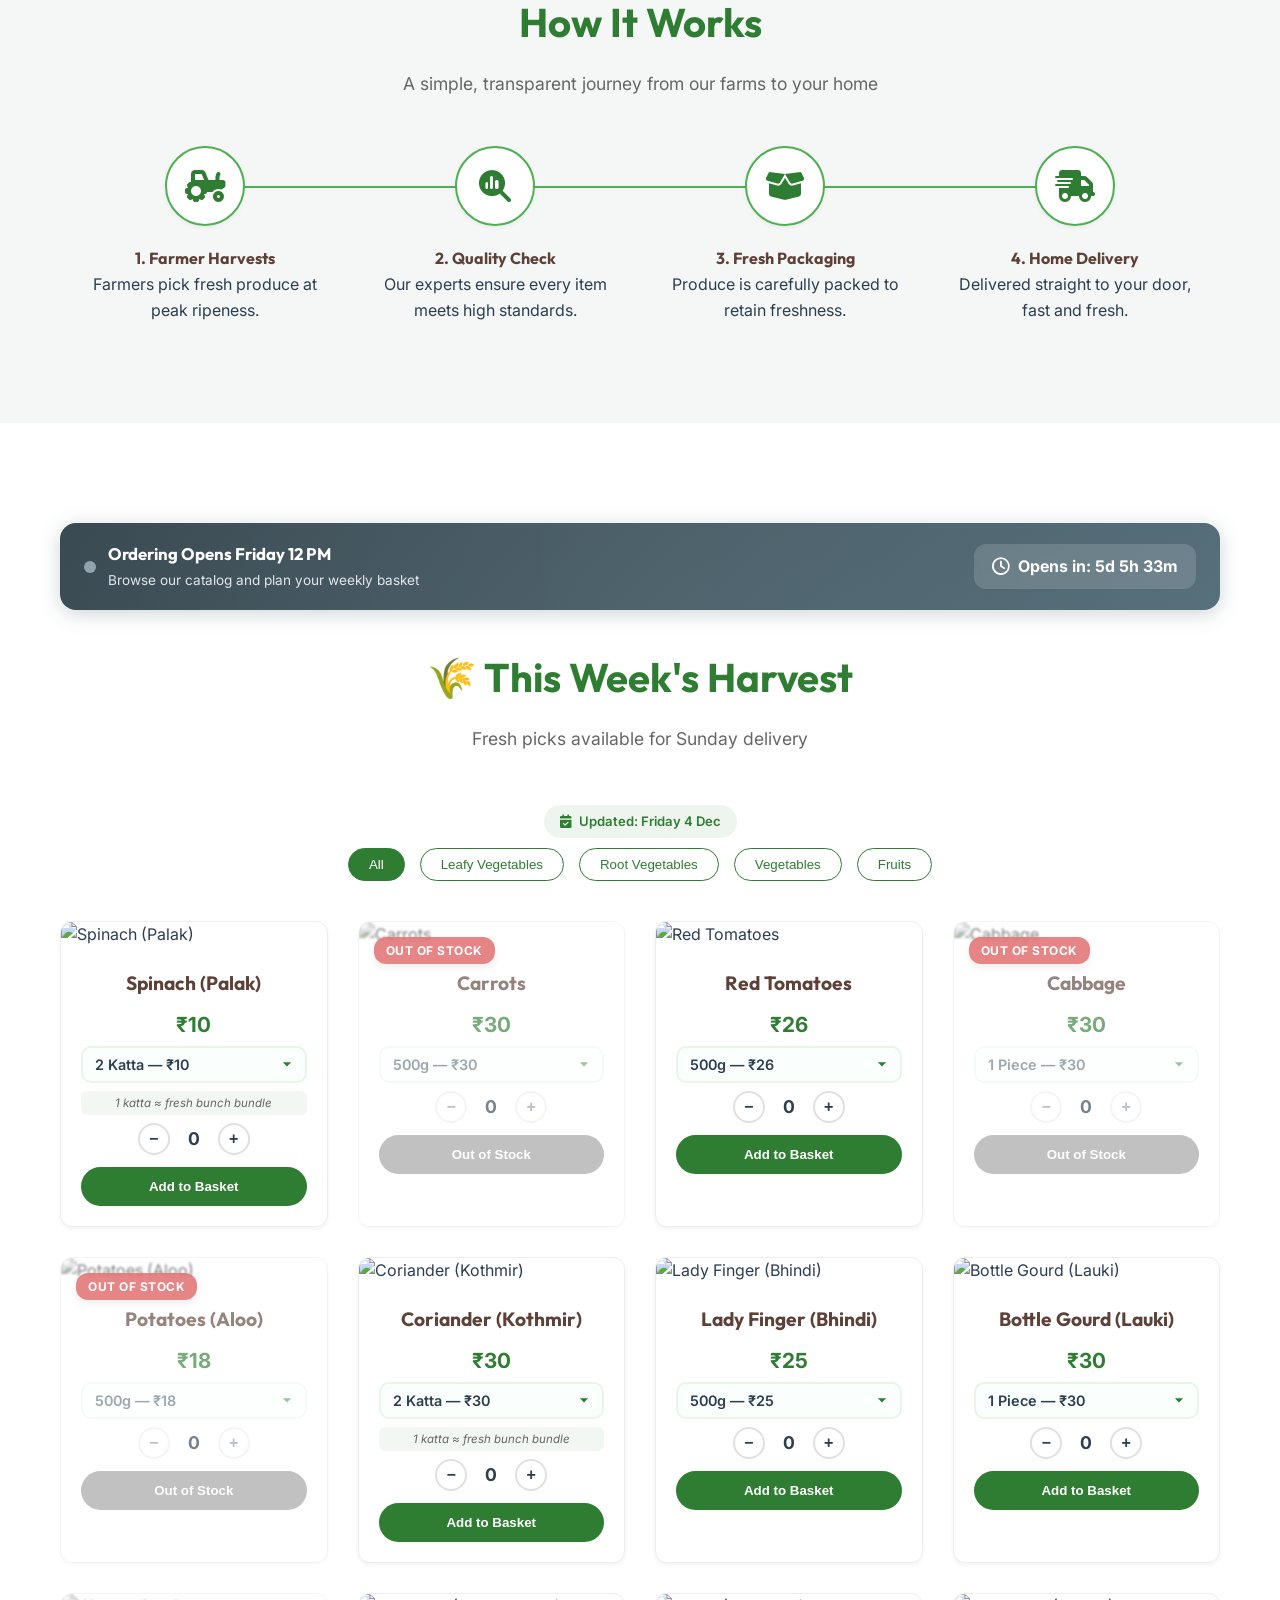
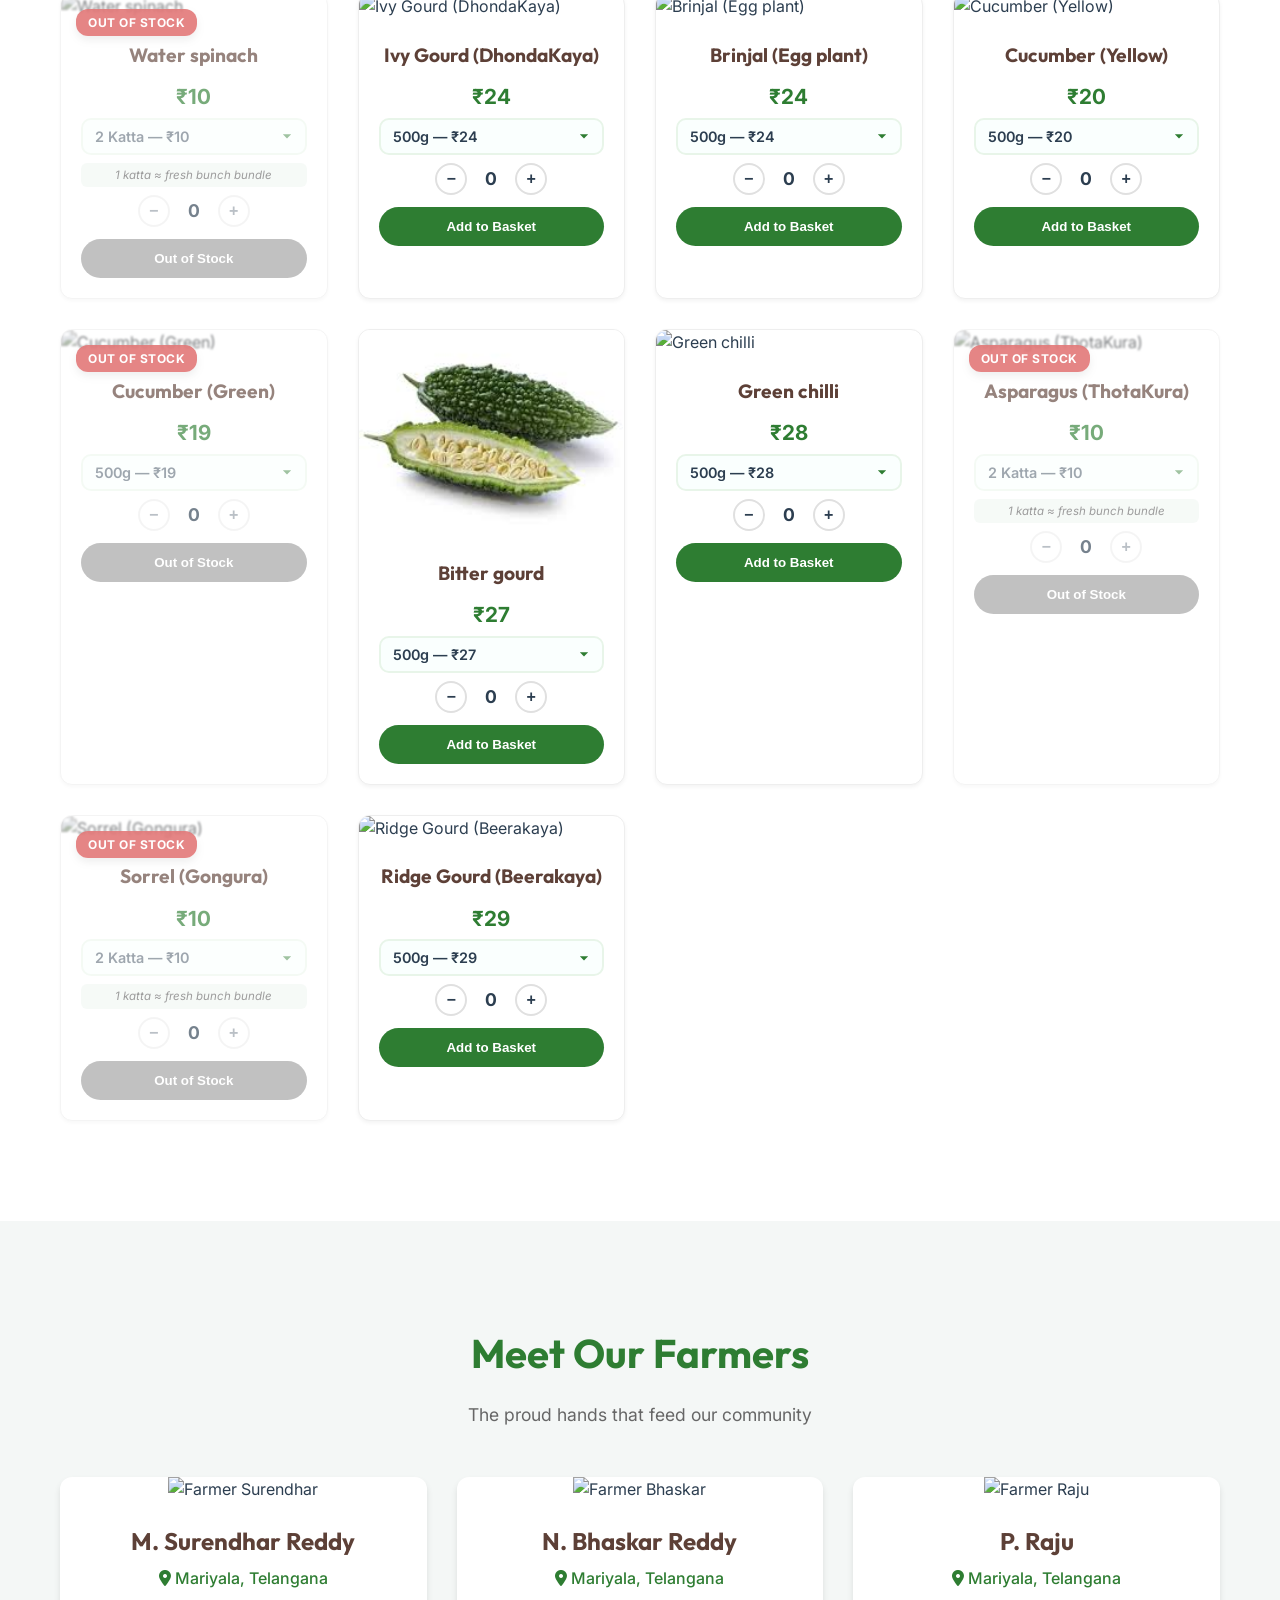
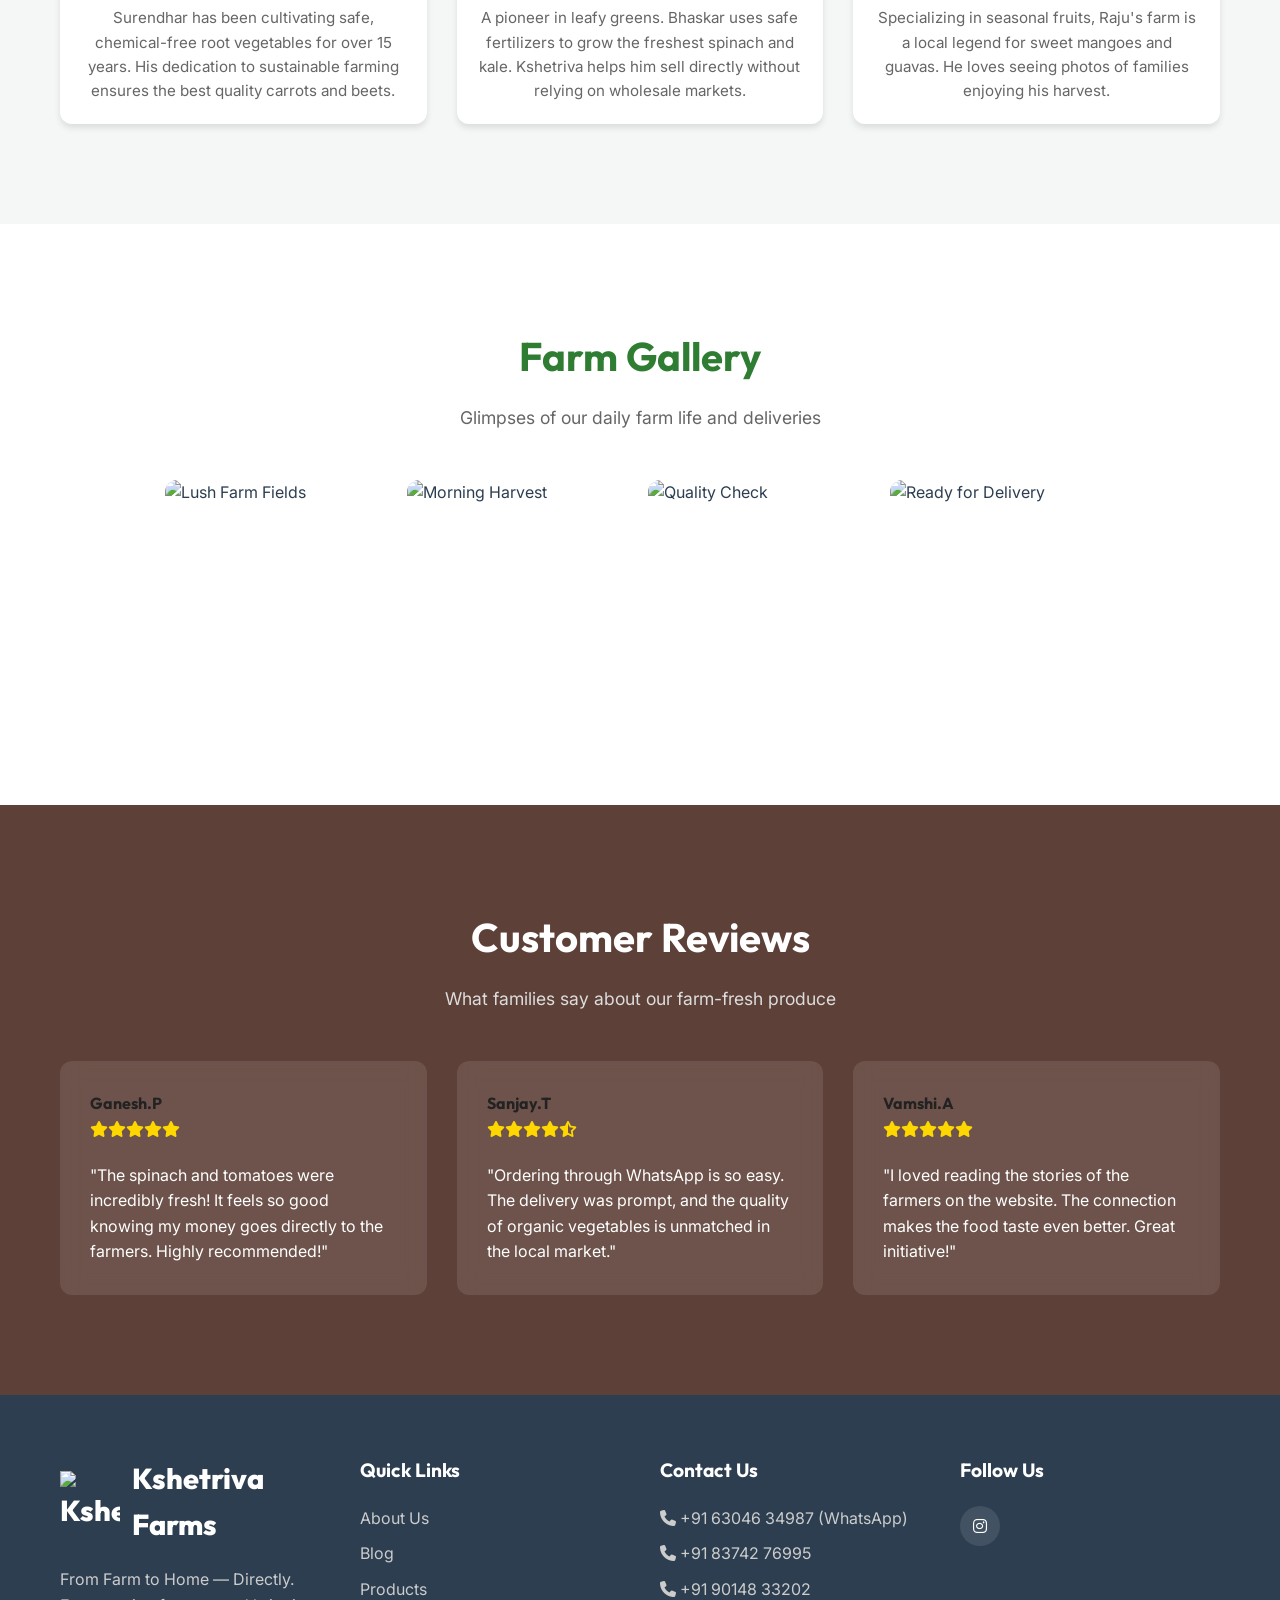
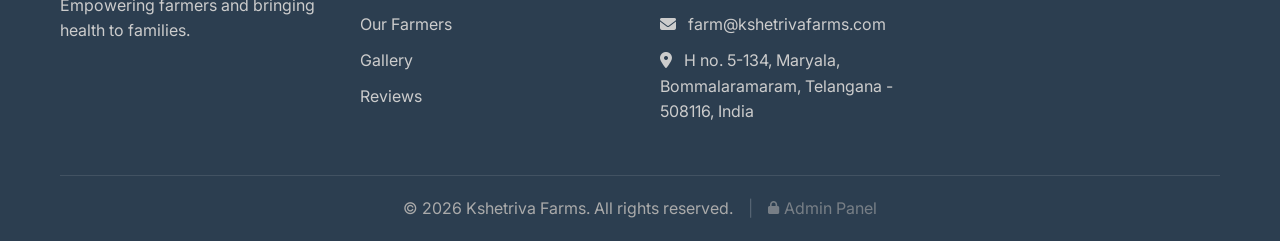
==== commit db0ff9c7: "feat: Add Delivery@Free coupon code" ====
--- a/index.html
+++ b/index.html
@@ -1303,26 +1303,38 @@
     <!-- Register Service Worker -->
     <script>
         if ('serviceWorker' in navigator) {
-            window.addEventListener('load', () => {
-                navigator.serviceWorker.register('./sw.js')
-                    .then((reg) => {
-                        console.log('🌾 Service Worker registered successfully:', reg.scope);
-
-                        // Force check for updates to service worker on load
-                        reg.update();
-                    })
-                    .catch((err) => console.warn('🌾 Service Worker registration failed:', err));
-
-                // Listen for service worker updates taking control of client and auto-reload the page
-                let refreshing = false;
-                navigator.serviceWorker.addEventListener('controllerchange', () => {
-                    if (!refreshing) {
-                        refreshing = true;
-                        console.log('🌾 Service Worker updated! Reloading page to transition to Version 3.');
-                        window.location.reload();
+            const isLocal = window.location.hostname === 'localhost' || window.location.hostname === '127.0.0.1';
+            if (isLocal) {
+                // Unregister any active service workers on localhost to prevent developer caching issues
+                navigator.serviceWorker.getRegistrations().then((registrations) => {
+                    for (let reg of registrations) {
+                        reg.unregister().then((unregistered) => {
+                            if (unregistered) console.log("🌾 Localhost: Unregistered active service worker successfully.");
+                        });
                     }
                 });
-            });
+            } else {
+                window.addEventListener('load', () => {
+                    navigator.serviceWorker.register('./sw.js')
+                        .then((reg) => {
+                            console.log('🌾 Service Worker registered successfully:', reg.scope);
+
+                            // Force check for updates to service worker on load
+                            reg.update();
+                        })
+                        .catch((err) => console.warn('🌾 Service Worker registration failed:', err));
+
+                    // Listen for service worker updates taking control of client and auto-reload the page
+                    let refreshing = false;
+                    navigator.serviceWorker.addEventListener('controllerchange', () => {
+                        if (!refreshing) {
+                            refreshing = true;
+                            console.log('🌾 Service Worker updated! Reloading page.');
+                            window.location.reload();
+                        }
+                    });
+                });
+            }
         }
     </script>
 </body>
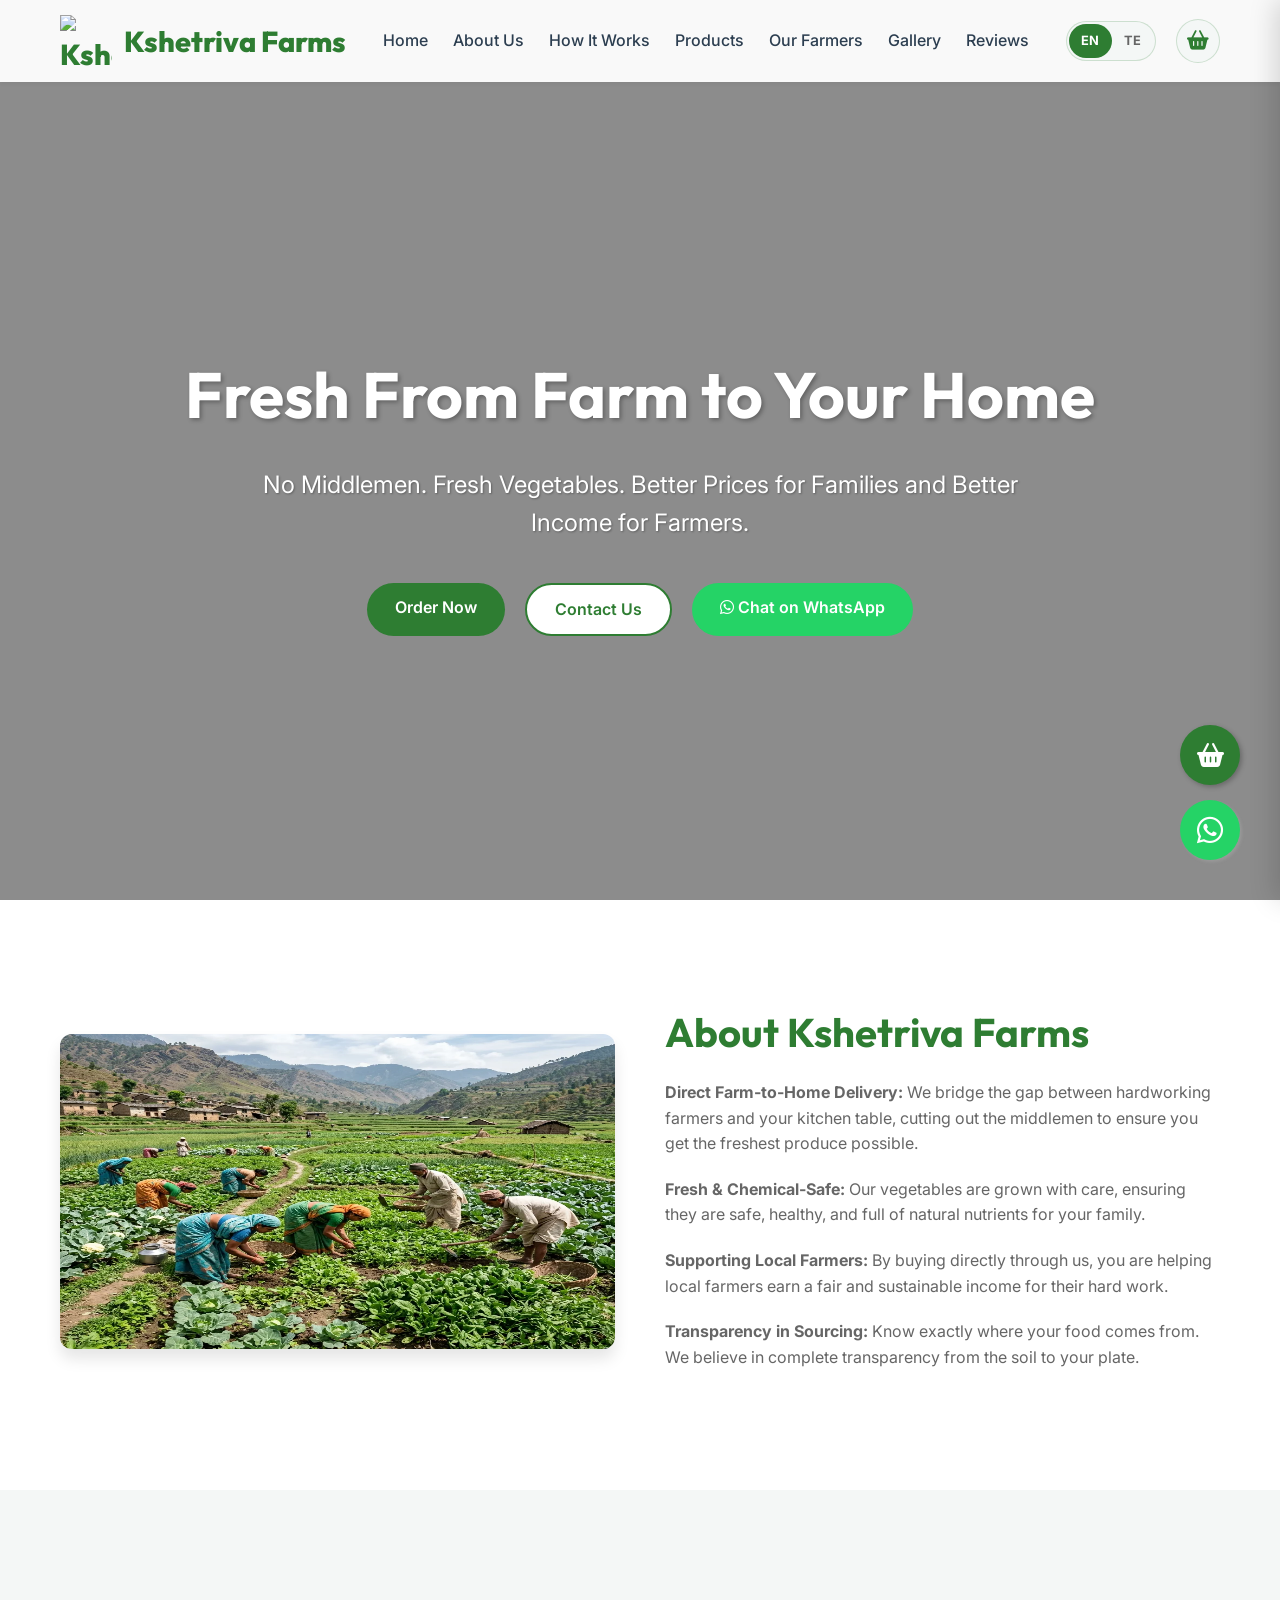
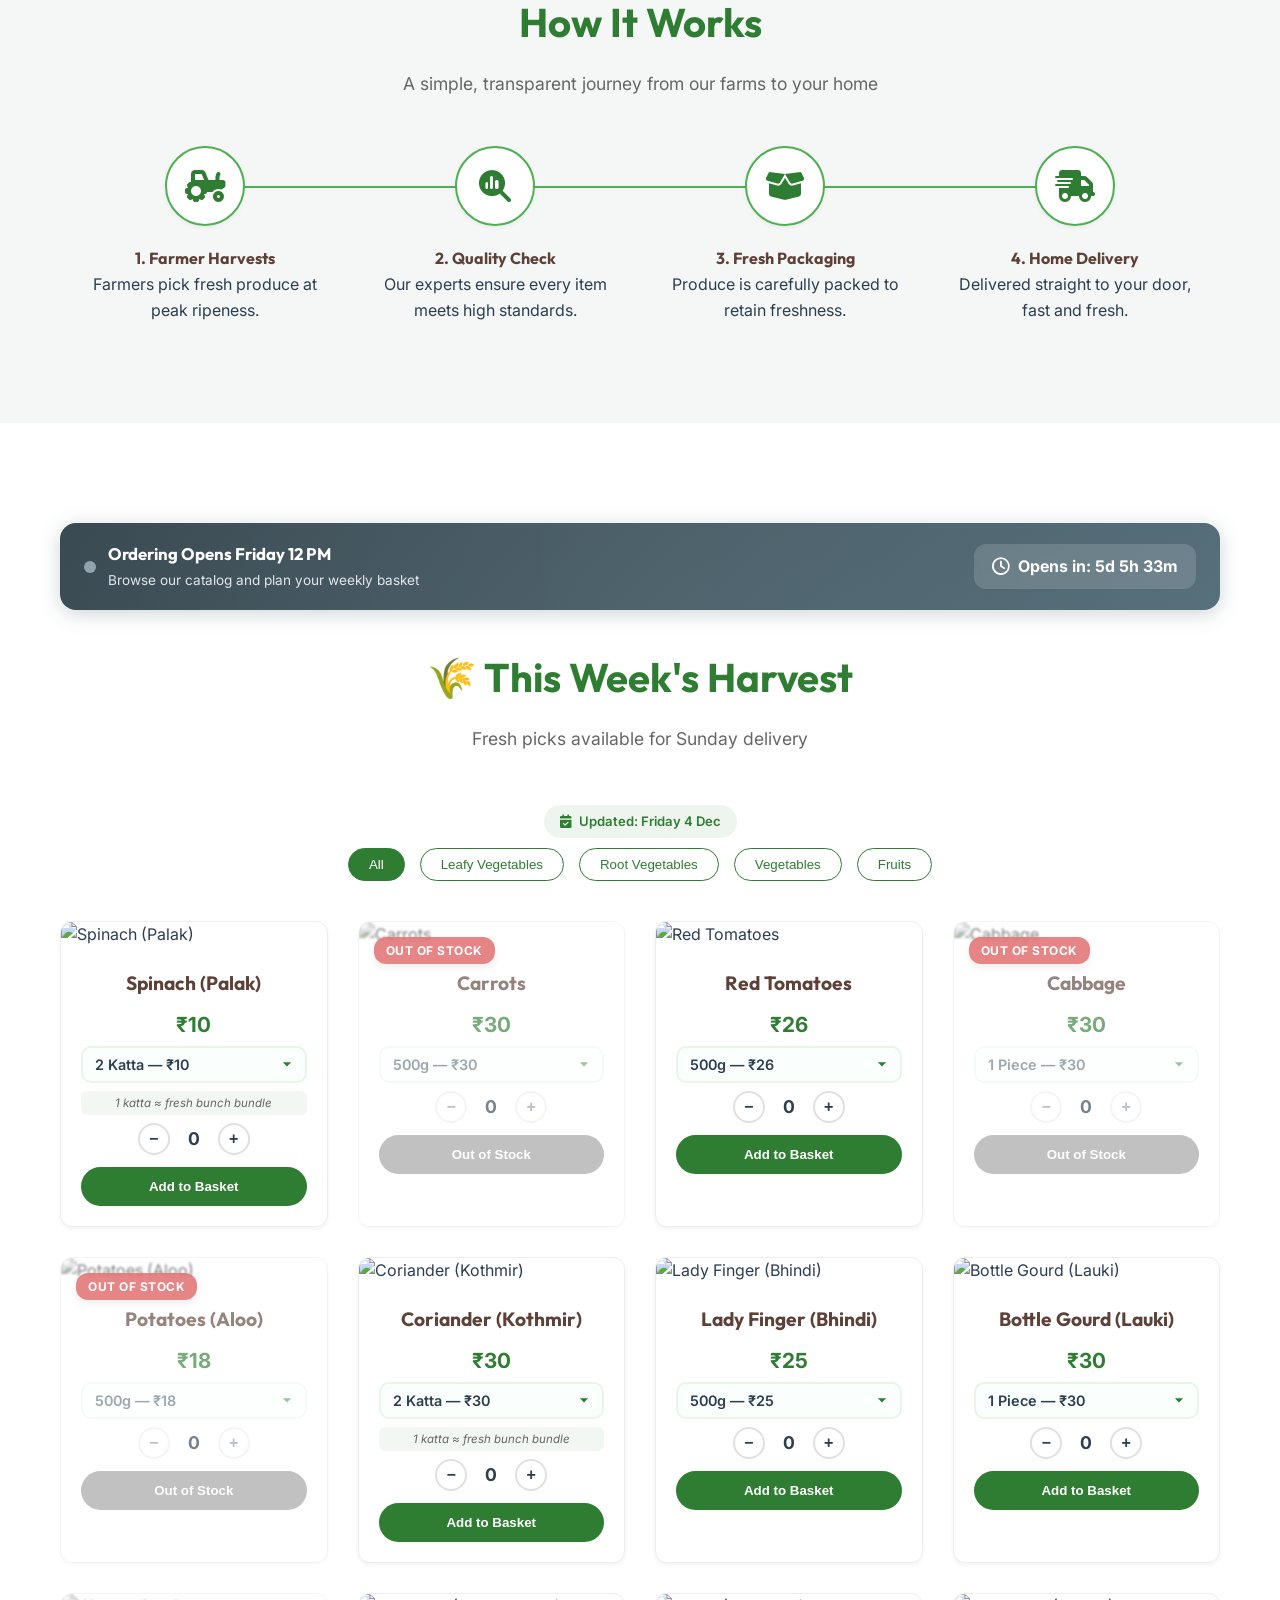
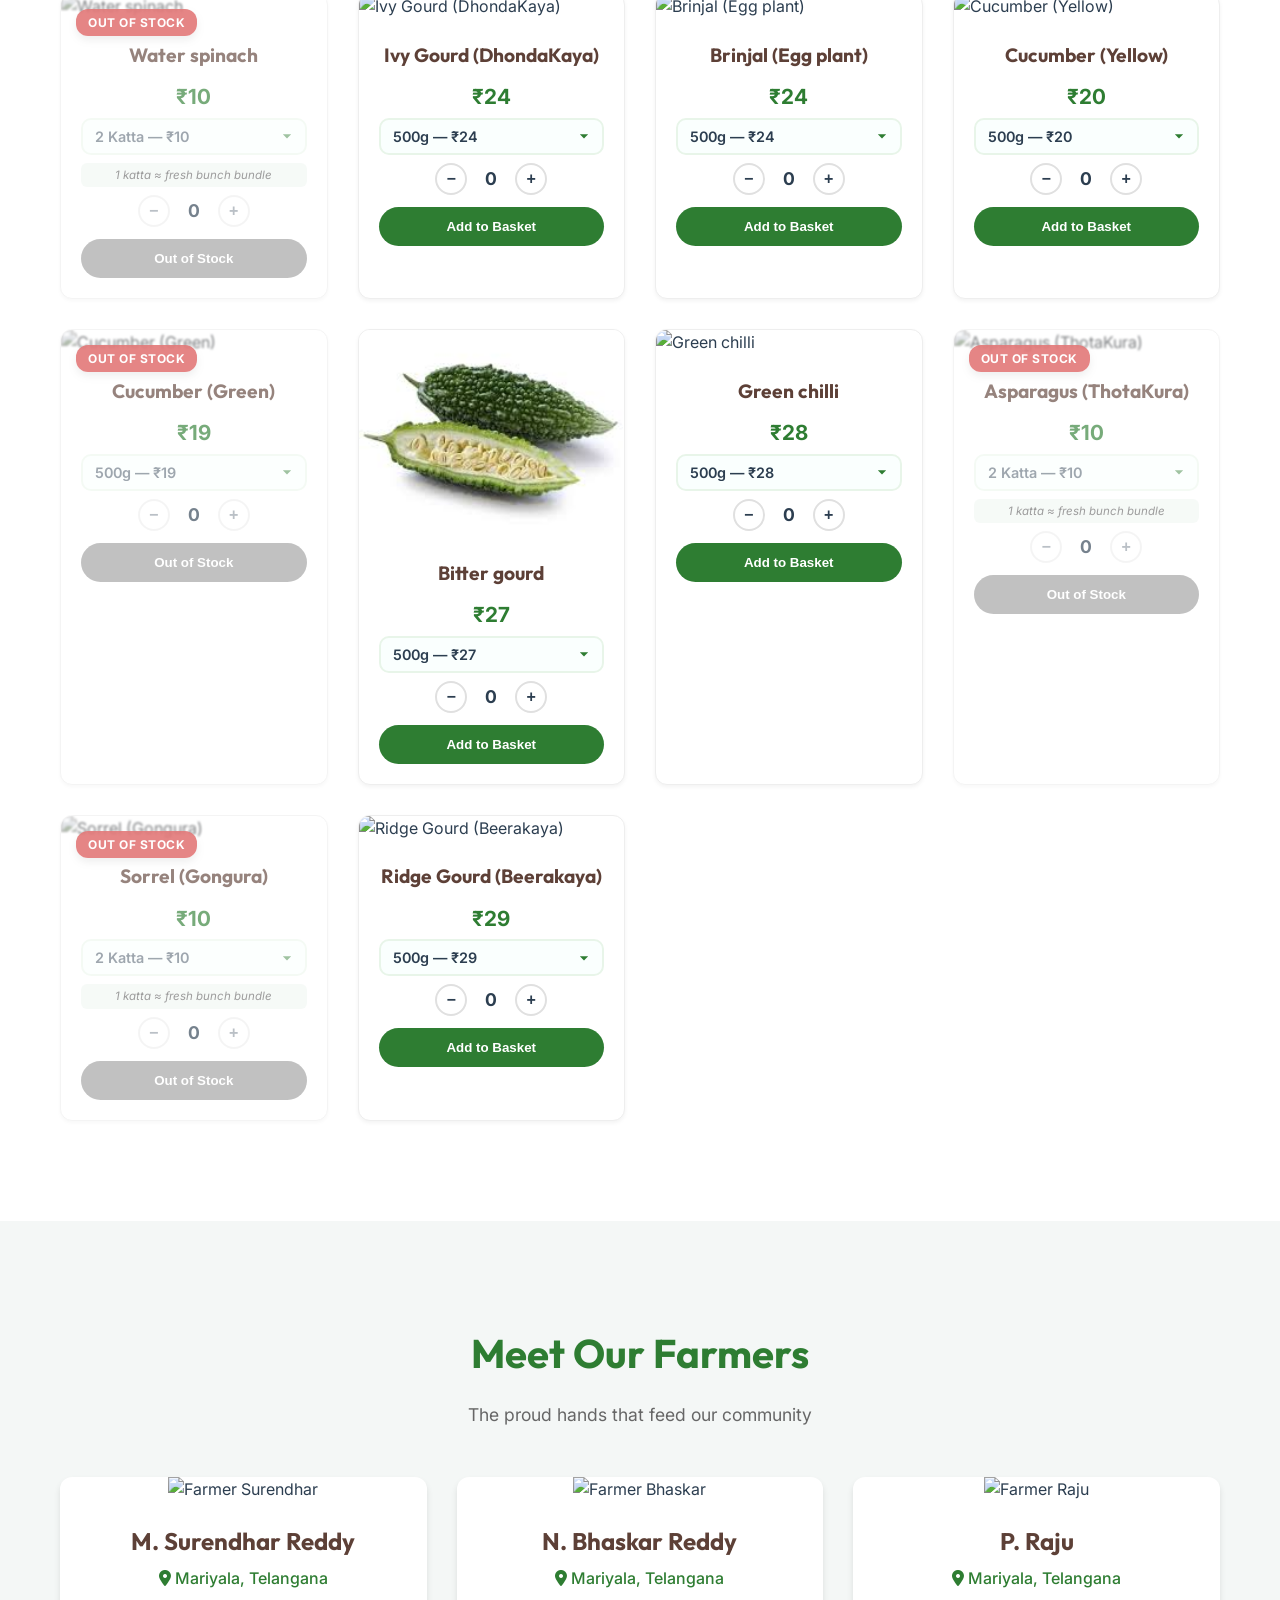
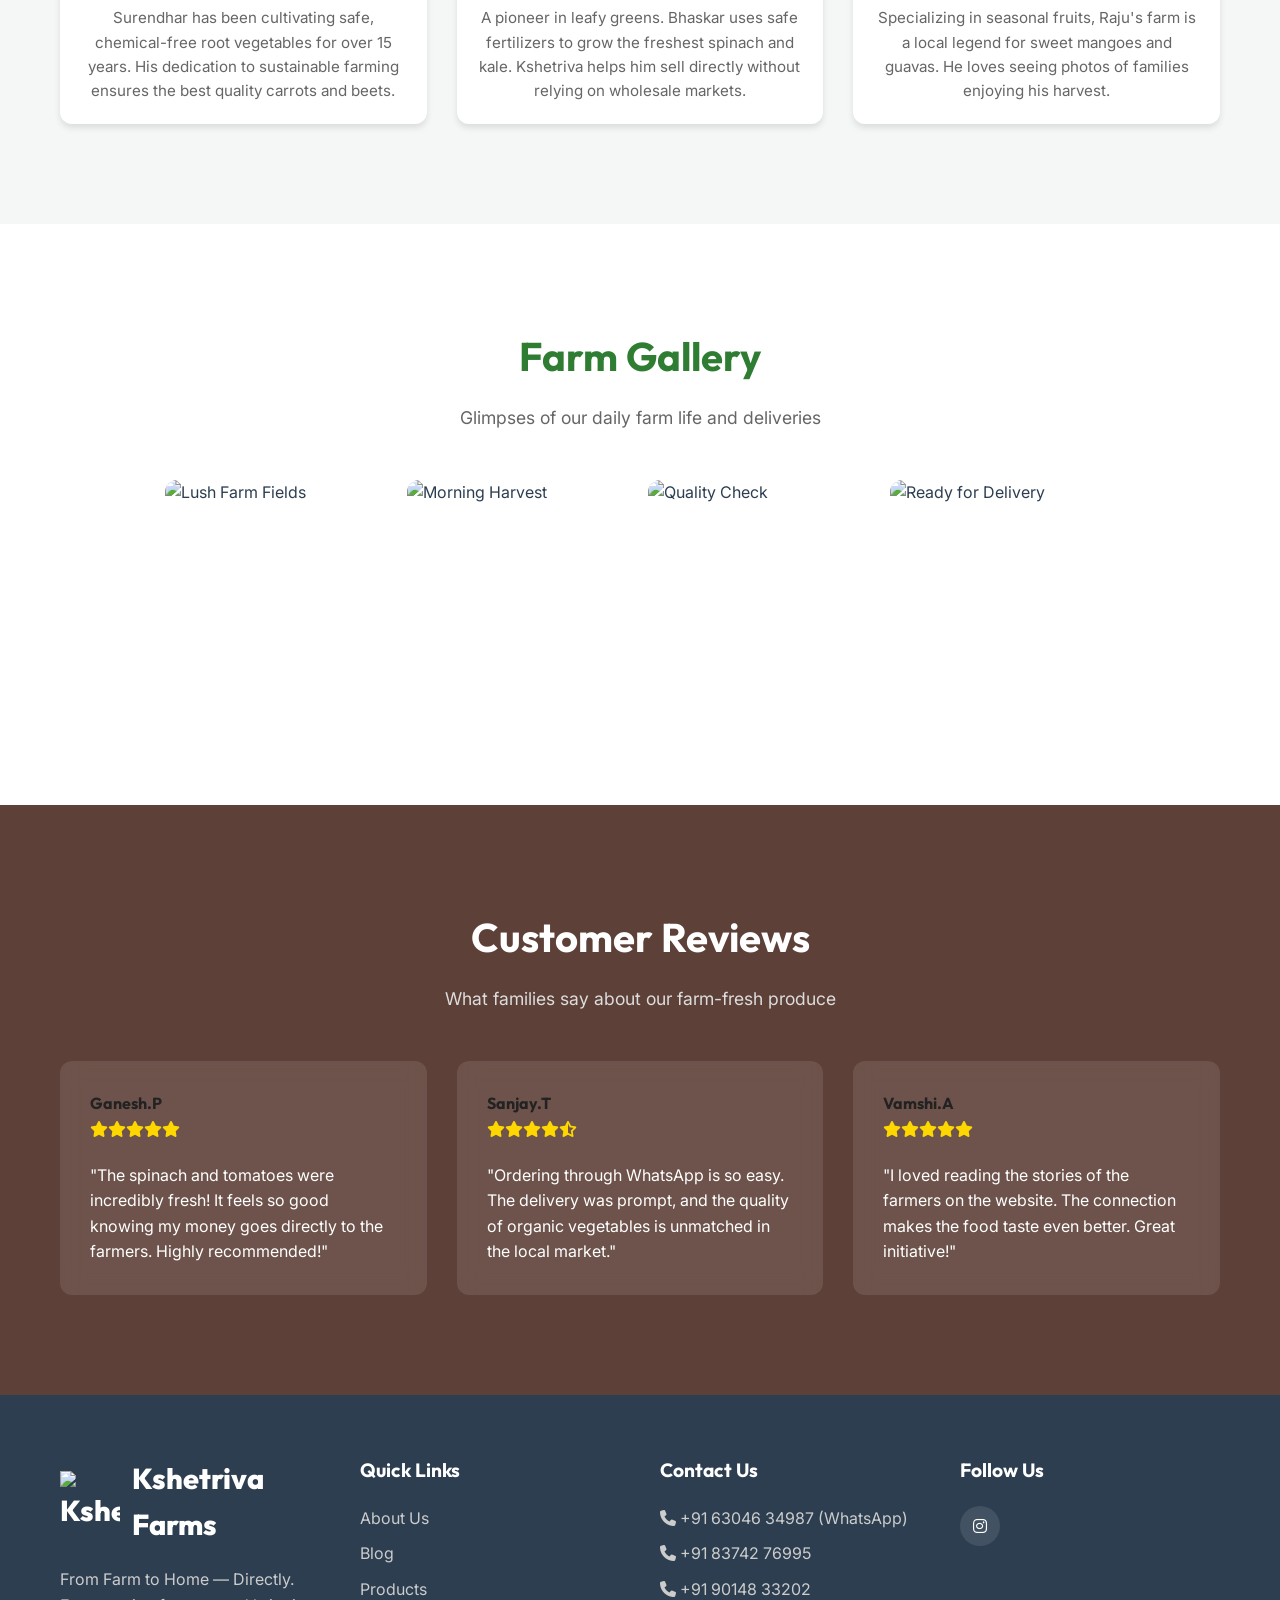
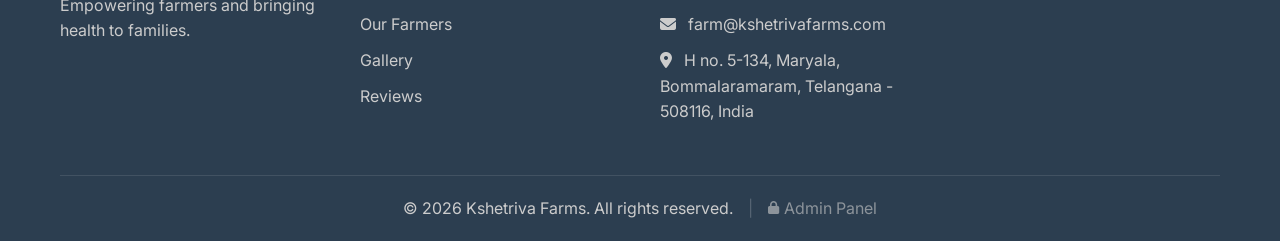
==== commit dff755fe: "Implement Farms Version 4.5: Accounting, Multi-Sheet Excel, Weekly Separator & Fix Option Selection" ====
--- a/index.html
+++ b/index.html
@@ -501,6 +501,14 @@
                 <div id="couponMessage" class="coupon-msg"></div>
             </div>
 
+            <!-- Customer Comment or Add-ons -->
+            <div class="cart-comment-section" id="cartCommentSection">
+                <label for="cartCustomerComment" id="lblCartComment">
+                    <i class="fa-solid fa-comment-dots"></i> Comment or Add-ons (Optional)
+                </label>
+                <textarea id="cartCustomerComment" placeholder="Comment or Add-ons (e.g. Please call before delivery, add extra curry leaves / coriander...)" rows="2" maxlength="300"></textarea>
+            </div>
+
             <!-- Totals Breakdown -->
             <div class="cart-totals-breakdown" id="cartTotalsBreakdown">
                 <div class="cart-subtotal-row" id="cartSubtotalRow" style="display: none;">
@@ -884,6 +892,7 @@
                             <table class="admin-products-table">
                                 <thead>
                                     <tr>
+                                        <th>Order ID</th>
                                         <th>Date & Time</th>
                                         <th>Customer</th>
                                         <th>Items Ordered</th>
@@ -1021,75 +1030,174 @@
                 <!-- Company Statistics Section -->
                 <div id="adminCompanyStatsSection" style="display: none;">
 
-
-                    <!-- Sub-Section 1: Analytics -->
-                    <div id="statsAnalyticsSubSection">
-                        <div class="admin-stats-row">
-                            <div class="admin-stat-card">
-                                <div class="stat-icon" style="color: var(--primary-color); background: rgba(46,125,50,0.1);"><i class="fa-solid fa-money-bill-trend-up"></i></div>
-                                <div class="stat-details">
-                                    <span class="stat-label">All-Time Gross Sales</span>
-                                    <h4 id="statsAllTimeSales">₹0</h4>
+                    <!-- Top Action Bar with Global Workbook Export -->
+                    <div style="display: flex; justify-content: space-between; align-items: center; flex-wrap: wrap; gap: 15px; margin-bottom: 25px; border-bottom: 2px solid #eef3f0; padding-bottom: 15px;">
+                        <div>
+                            <h3 style="font-size: 1.35rem; color: var(--primary-color); margin: 0; display: flex; align-items: center; gap: 10px;">
+                                <i class="fa-solid fa-chart-line"></i> <span id="lblCompanyStatsHeading">Company Accounting & Performance Analytics</span>
+                            </h3>
+                            <p style="margin: 4px 0 0 0; font-size: 0.88rem; color: var(--text-light);">Real-time revenue, expense tracking, and weekly performance insights.</p>
+                        </div>
+                        <div>
+                            <button class="btn btn-primary" onclick="exportCompanyWorkbookExcel()" style="border-radius: 20px; padding: 9px 18px; font-size: 0.88rem; display: flex; align-items: center; gap: 8px;">
+                                <i class="fa-solid fa-file-excel"></i> <span id="lblExportCompanyWorkbook">Export Excel Workbook (.xlsx)</span>
+                            </button>
+                        </div>
+                    </div>
+
+                    <!-- All-Time High-Level Metric Cards -->
+                    <div class="admin-stats-row">
+                        <div class="admin-stat-card">
+                            <div class="stat-icon" style="color: var(--primary-color); background: rgba(46,125,50,0.1);"><i class="fa-solid fa-money-bill-trend-up"></i></div>
+                            <div class="stat-details">
+                                <span class="stat-label">All-Time Gross Sales</span>
+                                <h4 id="statsAllTimeSales">₹0</h4>
+                            </div>
+                        </div>
+                        <div class="admin-stat-card">
+                            <div class="stat-icon" style="color: #d32f2f; background: rgba(211,47,47,0.1);"><i class="fa-solid fa-receipt"></i></div>
+                            <div class="stat-details">
+                                <span class="stat-label">All-Time Expenses</span>
+                                <h4 id="statsAllTimeExpense">₹0</h4>
+                            </div>
+                        </div>
+                        <div class="admin-stat-card">
+                            <div class="stat-icon" style="color: #0288d1; background: rgba(2,136,209,0.1);"><i class="fa-solid fa-coins"></i></div>
+                            <div class="stat-details">
+                                <span class="stat-label">All-Time Profit / Loss</span>
+                                <h4 id="statsAllTimeProfit">₹0</h4>
+                            </div>
+                        </div>
+                    </div>
+
+                    <!-- Dedicated Visualization for 'Week-Wise Sales & Profit Breakdown' -->
+                    <div class="admin-stat-card" style="flex-direction: column; align-items: stretch; padding: 25px; background: white; margin-top: 25px; border: 1.5px solid #e2e8f0; border-top: 4px solid #2e7d32; border-radius: 16px; box-shadow: 0 4px 15px rgba(0,0,0,0.03);">
+                        <div style="display: flex; justify-content: space-between; align-items: center; flex-wrap: wrap; gap: 10px; margin-bottom: 20px; border-bottom: 1px solid #f0f4f1; padding-bottom: 12px;">
+                            <h4 style="font-size: 1.18rem; color: var(--primary-color); margin: 0; display: flex; align-items: center; gap: 10px;">
+                                <i class="fa-solid fa-chart-column"></i> <span id="lblWeekWiseChartTitle">Week-Wise Sales & Profit Trend Visualization</span>
+                            </h4>
+                            <div style="display: flex; gap: 20px; font-size: 0.82rem; font-weight: 600; flex-wrap: wrap;">
+                                <span style="display: flex; align-items: center; gap: 6px;"><span style="display: inline-block; width: 12px; height: 12px; background: #2e7d32; border-radius: 3px;"></span> Gross Sales (₹)</span>
+                                <span style="display: flex; align-items: center; gap: 6px;"><span style="display: inline-block; width: 12px; height: 12px; background: #d32f2f; border-radius: 3px;"></span> Total Expenses (₹)</span>
+                                <span style="display: flex; align-items: center; gap: 6px;"><span style="display: inline-block; width: 8px; height: 8px; background: #0288d1; border-radius: 50%;"></span> Net Profit / Loss</span>
+                            </div>
+                        </div>
+
+                        <div id="statsWeekWiseVisualizationChart" style="min-height: 260px; overflow-x: auto; padding: 10px 0;">
+                            <!-- Rendered dynamically via JS -->
+                        </div>
+
+                        <!-- Weekly Summary Quick Insights Strip -->
+                        <div id="statsWeekInsightsStrip" style="margin-top: 15px; display: grid; grid-template-columns: repeat(auto-fit, minmax(200px, 1fr)); gap: 12px; padding-top: 15px; border-top: 1px dashed #e0e0e0;">
+                            <!-- Dynamically populated with Avg Sales/Wk, Avg Profit/Wk, Highest Profit Week, Active Margin -->
+                        </div>
+                    </div>
+
+                    <!-- Visual Section Divider -->
+                    <div class="section-divider-bar">
+                        <span class="section-divider-badge"><i class="fa-solid fa-table-list" style="color: var(--primary-color);"></i> Weekly Accounting Breakdown</span>
+                    </div>
+
+                    <!-- Week-wise statistics table box -->
+                    <div style="background: white; border: 1.5px solid #e2e8f0; border-top: 4px solid #0288d1; border-radius: 16px; padding: 22px; box-shadow: 0 4px 15px rgba(0,0,0,0.03);">
+                        <div style="display: flex; justify-content: space-between; align-items: center; margin-bottom: 15px; flex-wrap: wrap; gap: 10px; border-bottom: 1px solid #f1f5f9; padding-bottom: 10px;">
+                            <h4 style="font-size: 1.2rem; color: #1e293b; margin: 0; display: flex; align-items: center; gap: 8px;">
+                                <i class="fa-solid fa-calendar-days" style="color: #0288d1;"></i> <span>Week-Wise Sales & Profit Breakdown</span>
+                            </h4>
+                            <span style="font-size: 0.85rem; color: var(--text-light);">Click "Details" on any week to view & adjust product-level prices & breakdown</span>
+                        </div>
+                        <div class="admin-table-container">
+                            <table class="admin-products-table">
+                                <thead>
+                                    <tr>
+                                        <th>Week (Mon - Sun)</th>
+                                        <th>Orders</th>
+                                        <th>Gross Sales</th>
+                                        <th>Expenses</th>
+                                        <th>Net Profit / Loss</th>
+                                        <th>Actions</th>
+                                    </tr>
+                                </thead>
+                                <tbody id="statsWeekBreakdownList">
+                                    <!-- Injected via JS -->
+                                </tbody>
+                            </table>
+                        </div>
+                    </div>
+
+                    <!-- Week details modal / container (shows when clicking details of a week) -->
+                    <div id="weekDetailsContainer" style="display: none; margin-top: 30px; background: #fafcfb; padding: 25px; border-radius: 18px; border: 2px solid #bbf7d0; box-shadow: 0 8px 30px rgba(0,0,0,0.06);">
+                        <div style="display: flex; justify-content: space-between; align-items: center; margin-bottom: 22px; border-bottom: 2px solid #e2e8f0; padding-bottom: 15px; flex-wrap: wrap; gap: 12px; background: white; padding: 16px 20px; border-radius: 12px; border: 1px solid #e2e8f0;">
+                            <div>
+                                <h4 style="font-size: 1.28rem; color: var(--primary-color); margin: 0; display: flex; align-items: center; gap: 10px;" id="weekDetailsTitle">
+                                    <i class="fa-solid fa-file-invoice-dollar"></i> Product Sales & Profits Breakdown
+                                </h4>
+                                <p style="margin: 4px 0 0 0; font-size: 0.84rem; color: #64748b;">Selling & Cost prices accept up to 2 decimal places. Click the checkmark to recalculate.</p>
+                            </div>
+                            <div style="display: flex; gap: 10px; align-items: center;">
+                                <button class="btn btn-primary" id="btnExportWeekExcel" style="padding: 8px 16px; font-size: 0.84rem; border-radius: 10px; display: flex; align-items: center; gap: 8px; background: #2e7d32; border-color: #2e7d32; font-weight: 600;">
+                                    <i class="fa-solid fa-file-excel"></i> Download Week Excel (.xlsx)
+                                </button>
+                                <button class="btn btn-secondary" onclick="closeWeekDetails()" style="padding: 8px 16px; font-size: 0.84rem; border-radius: 10px; font-weight: 600;">Close Details</button>
+                            </div>
+                        </div>
+
+                        <!-- Section 1: Add Other / Custom Item to this Week Breakdown (Emerald Theme) -->
+                        <div class="week-section-card week-theme-custom-item" id="weekAddOtherItemCard">
+                            <div style="display: flex; justify-content: space-between; align-items: center; margin-bottom: 12px;">
+                                <span style="font-weight: 700; font-size: 0.96rem; color: #1b5e20; display: flex; align-items: center; gap: 8px;">
+                                    <i class="fa-solid fa-cart-plus" style="color: #2e7d32;"></i> 1. Add Other / Custom Item to this Week Breakdown
+                                </span>
+                                <span id="weekNewOtherProfitBadge" style="font-size: 0.82rem; font-weight: 700; color: #2e7d32; background: white; padding: 4px 10px; border-radius: 8px; border: 1px solid #c8e6c9; display: none;">
+                                    Profit: ₹0.00
+                                </span>
+                            </div>
+                            <div style="display: grid; grid-template-columns: 2fr 1fr 1.2fr 1.2fr auto; gap: 10px; align-items: center;">
+                                <div>
+                                    <input type="text" id="weekNewOtherName" placeholder="Other Item Name (e.g. Organic Honey / Mangoes)" style="width: 100%; padding: 8px 12px; border: 1.5px solid #a3d9a5; border-radius: 8px; font-size: 0.88rem; background: white; font-weight: 600;">
                                 </div>
-                            </div>
-                            <div class="admin-stat-card">
-                                <div class="stat-icon" style="color: #d32f2f; background: rgba(211,47,47,0.1);"><i class="fa-solid fa-receipt"></i></div>
-                                <div class="stat-details">
-                                    <span class="stat-label">All-Time Expenses</span>
-                                    <h4 id="statsAllTimeExpense">₹0</h4>
+                                <div>
+                                    <input type="number" id="weekNewOtherQty" placeholder="Qty (e.g. 2)" min="0.01" step="0.01" style="width: 100%; padding: 8px 10px; border: 1.5px solid #a3d9a5; border-radius: 8px; font-size: 0.88rem; background: white;" oninput="updateNewOtherProfitPreview()">
                                 </div>
-                            </div>
-                            <div class="admin-stat-card">
-                                <div class="stat-icon" style="color: #0288d1; background: rgba(2,136,209,0.1);"><i class="fa-solid fa-coins"></i></div>
-                                <div class="stat-details">
-                                    <span class="stat-label">All-Time Profit / Loss</span>
-                                    <h4 id="statsAllTimeProfit">₹0</h4>
+                                <div>
+                                    <input type="number" id="weekNewOtherSell" placeholder="Sell Price (₹)" min="0" step="0.01" style="width: 100%; padding: 8px 10px; border: 1.5px solid #a3d9a5; border-radius: 8px; font-size: 0.88rem; background: white;" oninput="updateNewOtherProfitPreview()">
                                 </div>
-                            </div>
-                        </div>
-
-                        <!-- Week-wise statistics table -->
-                        <div style="margin-top: 30px;">
-                            <h4 style="font-size: 1.2rem; color: var(--primary-color); margin-bottom: 15px; text-align: left;"><i class="fa-solid fa-calendar-days"></i> Week-Wise Sales & Profit Breakdown</h4>
-                            <div class="admin-table-container">
-                                <table class="admin-products-table">
-                                    <thead>
-                                        <tr>
-                                            <th>Week (Mon - Sun)</th>
-                                            <th>Orders</th>
-                                            <th>Gross Sales</th>
-                                            <th>Expenses</th>
-                                            <th>Net Profit / Loss</th>
-                                            <th>Actions</th>
-                                        </tr>
-                                    </thead>
-                                    <tbody id="statsWeekBreakdownList">
-                                        <!-- Injected via JS -->
-                                    </tbody>
-                                </table>
-                            </div>
-                        </div>
-
-                        <!-- Week details modal / container (shows when clicking details of a week) -->
-                        <div id="weekDetailsContainer" style="display: none; margin-top: 30px; background: #fafcfb; padding: 25px; border-radius: 16px; border: 1px solid #eef3f0;">
-                            <div style="display: flex; justify-content: space-between; align-items: center; margin-bottom: 20px; border-bottom: 1px solid #eee; padding-bottom: 10px;">
-                                <h4 style="font-size: 1.2rem; color: var(--primary-color); margin: 0;" id="weekDetailsTitle">Week Details</h4>
-                                <div style="display: flex; gap: 10px;">
-                                    <button class="btn btn-primary" id="btnExportWeekExcel" style="padding: 6px 12px; font-size: 0.8rem; border-radius: 12px;"><i class="fa-solid fa-file-excel"></i> Download Excel</button>
-                                    <button class="btn btn-secondary" onclick="closeWeekDetails()" style="padding: 6px 12px; font-size: 0.8rem; border-radius: 12px;">Close Details</button>
+                                <div>
+                                    <input type="number" id="weekNewOtherCost" placeholder="Cost Price (₹)" min="0" step="0.01" style="width: 100%; padding: 8px 10px; border: 1.5px solid #a3d9a5; border-radius: 8px; font-size: 0.88rem; background: white;" oninput="updateNewOtherProfitPreview()">
                                 </div>
-                            </div>
-                            <div class="admin-table-container">
+                                <div>
+                                    <button class="btn btn-primary" id="btnWeekAddOtherItem" style="padding: 8px 16px; font-size: 0.86rem; border-radius: 8px; white-space: nowrap; background: #2e7d32; border-color: #2e7d32; font-weight: 600;">
+                                        <i class="fa-solid fa-plus"></i> Add to Week
+                                    </button>
+                                </div>
+                            </div>
+                        </div>
+
+                        <!-- Section Divider -->
+                        <div class="section-divider-bar">
+                            <span class="section-divider-badge"><i class="fa-solid fa-basket-shopping" style="color: #475569;"></i> 2. Product Sales & Cost Breakdown</span>
+                        </div>
+
+                        <!-- Section 2: Products Breakdown Table Card (Slate/Clean White Theme) -->
+                        <div class="week-section-card week-theme-products-table">
+                            <div style="display: flex; justify-content: space-between; align-items: center; margin-bottom: 12px;">
+                                <span style="font-weight: 700; font-size: 0.96rem; color: #1e293b; display: flex; align-items: center; gap: 8px;">
+                                    <i class="fa-solid fa-list-check" style="color: #475569;"></i> Weekly Products & Custom Items Financial Table
+                                </span>
+                                <span style="font-size: 0.78rem; color: #64748b;">(Values can be edited and saved per item)</span>
+                            </div>
+                            <div class="admin-table-container" style="margin-top: 5px;">
                                 <table class="admin-products-table" style="background: white;">
                                     <thead>
                                         <tr>
-                                            <th>Product Name</th>
+                                            <th>Product / Item Name</th>
                                             <th>Quantity Sold</th>
-                                            <th>Selling Price</th>
-                                            <th>Cost Price (Expense)</th>
+                                            <th>Selling Price (₹)</th>
+                                            <th>Cost Price (Expense) (₹)</th>
                                             <th>Subtotal Sales</th>
                                             <th>Subtotal Expenses</th>
                                             <th>Product Profit/Loss</th>
+                                            <th>Actions</th>
                                         </tr>
                                     </thead>
                                     <tbody id="weekDetailsProductsList">
@@ -1097,12 +1205,89 @@
                                     </tbody>
                                 </table>
                             </div>
-                            <div id="weekDetailsSummary" style="margin-top: 20px; display: grid; grid-template-columns: repeat(auto-fit, minmax(180px, 1fr)); gap: 15px; background: white; padding: 15px; border-radius: 12px; border: 1px solid #eee;">
+                        </div>
+
+                        <!-- Section Divider -->
+                        <div class="section-divider-bar">
+                            <span class="section-divider-badge"><i class="fa-solid fa-truck-ramp-box" style="color: #0288d1;"></i> 3. Operational Expenses (Transport, Fuel, Misc)</span>
+                        </div>
+
+                        <!-- Section 3: Weekly Operational Expenses Section (Sky/Blue Theme) -->
+                        <div class="week-section-card week-theme-op-expenses" id="weekOpExpensesCard">
+                            <div class="week-op-expenses-header">
+                                <div>
+                                    <h4 style="font-size: 1.05rem; color: #0f172a; margin: 0; display: flex; align-items: center; gap: 8px;">
+                                        <i class="fa-solid fa-gas-pump" style="color: #0288d1;"></i> Operational Overhead & Transport Expenses
+                                    </h4>
+                                    <p style="margin: 3px 0 0 0; font-size: 0.82rem; color: #475569;">Log transport, fuel, packaging, and misc expenses for this week. Deducts directly from Net Profit.</p>
+                                </div>
+                                <div style="display: flex; align-items: center; gap: 10px;">
+                                    <span id="weekOpExpensesTotalBadge" style="background: #fee2e2; color: #b91c1c; font-weight: 700; padding: 5px 14px; border-radius: 20px; font-size: 0.88rem; border: 1.5px solid #fca5a5;">
+                                        Total Expenses: ₹0.00
+                                    </span>
+                                </div>
+                            </div>
+
+                            <!-- Category Preset Quick Chips -->
+                            <div style="display: flex; gap: 8px; flex-wrap: wrap; margin-bottom: 14px; align-items: center;">
+                                <span style="font-size: 0.78rem; font-weight: 700; color: #334155;">Quick Presets:</span>
+                                <span class="expense-preset-chip" onclick="setExpensePreset('Transport / Delivery Van Fare', 'transport')"><i class="fa-solid fa-van-shuttle"></i> 🚗 Transport</span>
+                                <span class="expense-preset-chip" onclick="setExpensePreset('Diesel / Petrol (Fuel)', 'fuel')"><i class="fa-solid fa-gas-pump"></i> ⛽ Fuel</span>
+                                <span class="expense-preset-chip" onclick="setExpensePreset('Packaging Boxes & Covers', 'packaging')"><i class="fa-solid fa-box-open"></i> 📦 Packaging</span>
+                                <span class="expense-preset-chip" onclick="setExpensePreset('Farm Labor / Loading', 'labor')"><i class="fa-solid fa-person-digging"></i> 👷 Labor</span>
+                                <span class="expense-preset-chip" onclick="setExpensePreset('Highway Tolls / Parking', 'tolls')"><i class="fa-solid fa-road"></i> 🛣️ Tolls</span>
+                                <span class="expense-preset-chip" onclick="setExpensePreset('Miscellaneous Expense', 'misc')"><i class="fa-solid fa-receipt"></i> 📝 Misc</span>
+                            </div>
+
+                            <!-- New Expense Input Row -->
+                            <div style="display: grid; grid-template-columns: 2.2fr 1.2fr 1.2fr auto; gap: 10px; align-items: center; background: white; padding: 12px 14px; border-radius: 10px; margin-bottom: 15px; border: 1.5px solid #cbd5e1;">
+                                <div>
+                                    <input type="text" id="weekNewExpenseTitle" placeholder="Expense Title / Description (e.g. Delivery Van Fuel)" style="width: 100%; padding: 8px 12px; border: 1px solid #cbd5e1; border-radius: 8px; font-size: 0.88rem; background: #f8fafc; font-weight: 600;">
+                                </div>
+                                <div>
+                                    <select id="weekNewExpenseCat" style="width: 100%; padding: 8px 10px; border: 1px solid #cbd5e1; border-radius: 8px; font-size: 0.88rem; background: #f8fafc; font-weight: 500;">
+                                        <option value="transport">🚗 Transport</option>
+                                        <option value="fuel" selected>⛽ Fuel / Diesel</option>
+                                        <option value="packaging">📦 Packaging</option>
+                                        <option value="labor">👷 Labor / Loading</option>
+                                        <option value="tolls">🛣️ Tolls & Parking</option>
+                                        <option value="misc">📝 Miscellaneous</option>
+                                    </select>
+                                </div>
+                                <div>
+                                    <input type="number" id="weekNewExpenseAmount" placeholder="Amount (₹)" min="0.01" step="0.01" style="width: 100%; padding: 8px 12px; border: 1px solid #cbd5e1; border-radius: 8px; font-size: 0.88rem; background: #f8fafc; font-weight: 700; color: #b91c1c;">
+                                </div>
+                                <div>
+                                    <button class="btn btn-primary" id="btnWeekAddExpense" style="padding: 8px 16px; font-size: 0.86rem; border-radius: 8px; white-space: nowrap; background: #0288d1; border-color: #0288d1; font-weight: 600;">
+                                        <i class="fa-solid fa-plus"></i> Add Expense
+                                    </button>
+                                </div>
+                            </div>
+
+                            <!-- List of Logged Expenses for Selected Week -->
+                            <div id="weekOpExpensesList">
+                                <!-- Populated dynamically via JS -->
+                            </div>
+                        </div>
+
+                        <!-- Section Divider -->
+                        <div class="section-divider-bar">
+                            <span class="section-divider-badge"><i class="fa-solid fa-calculator" style="color: #78716c;"></i> 4. Weekly Financial Reconciliation</span>
+                        </div>
+
+                        <!-- Section 4: Weekly Financial Summary Strip (Themed Card) -->
+                        <div class="week-section-card week-theme-financial-summary">
+                            <div style="display: flex; justify-content: space-between; align-items: center; margin-bottom: 12px;">
+                                <span style="font-weight: 700; font-size: 0.96rem; color: #292524; display: flex; align-items: center; gap: 8px;">
+                                    <i class="fa-solid fa-scale-balanced" style="color: #78716c;"></i> Weekly Net Profit & Cost Summary
+                                </span>
+                                <span style="font-size: 0.78rem; color: #78716c;">Final Week Totals (Sales + Delivery - Costs - Ops - Discounts)</span>
+                            </div>
+                            <div id="weekDetailsSummary" style="display: grid; grid-template-columns: repeat(auto-fit, minmax(170px, 1fr)); gap: 12px;">
                                 <!-- Injected via JS -->
                             </div>
                         </div>
                     </div>
-
 
                 </div>
             </main>
@@ -1283,6 +1468,21 @@
                         <!-- Populated dynamically via JS -->
                     </div>
                 </div>
+
+                <!-- Other / Custom Items Section in Edit Order -->
+                <div style="margin-top: 20px; text-align: left; background: #fbfdfc; padding: 16px; border: 1.5px dashed #a5d6a7; border-radius: 12px;">
+                    <div style="display: flex; justify-content: space-between; align-items: center; margin-bottom: 12px; flex-wrap: wrap; gap: 8px;">
+                        <label style="font-weight: 700; font-size: 0.92rem; color: var(--primary-color); margin: 0; display: flex; align-items: center; gap: 6px;">
+                            <i class="fa-solid fa-circle-plus"></i> Other / Custom Items (Add-ons)
+                        </label>
+                        <button type="button" class="btn btn-secondary" onclick="addCustomOrderItemRow()" style="padding: 5px 12px; font-size: 0.8rem; border-radius: 12px; border: 1px solid var(--primary-color); color: var(--primary-color); background: white; cursor: pointer;">
+                            <i class="fa-solid fa-plus"></i> Add Other Item
+                        </button>
+                    </div>
+                    <div id="orderCustomItemsList" style="display: flex; flex-direction: column; gap: 10px;">
+                        <!-- Dynamically populated via JS -->
+                    </div>
+                </div>
                 
                 <div class="product-form-buttons" style="display: flex; justify-content: flex-end; gap: 15px; margin-top: 25px;">
                     <button type="button" class="btn btn-secondary" onclick="closeOrderFormModal()" style="border: 2px solid #888; color: #555; border-radius: 20px;">Cancel</button>
@@ -1297,8 +1497,11 @@
     <script src="https://www.gstatic.com/firebasejs/10.8.0/firebase-auth-compat.js"></script>
     <script src="https://www.gstatic.com/firebasejs/10.8.0/firebase-firestore-compat.js"></script>
 
+    <!-- SheetJS Excel Library -->
+    <script src="xlsx.full.min.js"></script>
+
     <!-- Custom Script -->
-    <script src="script.js?v=4.1"></script>
+    <script src="script.js?v=4.6"></script>
 
     <!-- Register Service Worker -->
     <script>
--- a/styles.css
+++ b/styles.css
@@ -598,7 +598,7 @@
 }
 
 .footer-col ul li a:hover {
-  color: var(--primary-color);
+  color: #a5d6a7; /* Light green for WCAG AA contrast compliance on dark background */
 }
 
 .social-links {
@@ -625,7 +625,7 @@
   text-align: center;
   padding-top: 20px;
   border-top: 1px solid rgba(255, 255, 255, 0.1);
-  color: #aaa;
+  color: #ccc; /* Improved contrast for accessibility compliance */
 }
 
 /* WhatsApp Floating Button */
@@ -2519,7 +2519,7 @@
 
 .blog-hero {
   position: relative;
-  background: linear-gradient(135deg, rgba(46, 125, 50, 0.95), rgba(93, 64, 55, 0.9)), url('images/about_farm_wide.png') no-repeat center center;
+  background: linear-gradient(135deg, rgba(46, 125, 50, 0.95), rgba(93, 64, 55, 0.9)), url('images/about_farm_wide.webp') no-repeat center center;
   background-size: cover;
   color: white;
   padding: 80px 0 60px;
@@ -2975,4 +2975,721 @@
   border-radius: 8px;
   border: 1px solid #f0f0f0;
   text-align: left;
-}+}
+
+/* ==========================================================================
+   Admin System Settings overrides and logs styling
+   ========================================================================== */
+
+#adminSettingsSection {
+  animation: fadeIn 0.3s ease-out;
+}
+
+/* Override state toggle switch customization */
+#settingWindowStateToggle + .stock-slider {
+  background-color: #d32f2f; /* Red when unchecked (Closed) */
+}
+
+#settingWindowStateToggle:checked + .stock-slider {
+  background-color: var(--primary-color); /* Green when checked (Open) */
+}
+
+/* Log Entry Action Badges */
+.log-action-badge {
+  display: inline-block;
+  padding: 4px 10px;
+  border-radius: 12px;
+  font-size: 0.75rem;
+  font-weight: 700;
+  text-transform: uppercase;
+  letter-spacing: 0.3px;
+  text-align: center;
+  width: fit-content;
+}
+
+.log-action-badge.override-on {
+  background-color: rgba(245, 124, 0, 0.1);
+  color: #e65100;
+  border: 1px solid rgba(245, 124, 0, 0.2);
+}
+
+.log-action-badge.override-off {
+  background-color: rgba(96, 125, 139, 0.1);
+  color: #455a64;
+  border: 1px solid rgba(96, 125, 139, 0.2);
+}
+
+/* Log Entry Window State Badges */
+.log-state-badge {
+  display: inline-block;
+  padding: 4px 10px;
+  border-radius: 12px;
+  font-size: 0.75rem;
+  font-weight: 700;
+  text-transform: uppercase;
+  letter-spacing: 0.3px;
+  text-align: center;
+  width: fit-content;
+}
+
+.log-state-badge.open {
+  background-color: rgba(46, 125, 50, 0.1);
+  color: var(--primary-color);
+  border: 1px solid rgba(46, 125, 50, 0.2);
+}
+
+.log-state-badge.closed {
+  background-color: rgba(211, 47, 47, 0.1);
+  color: #d32f2f;
+  border: 1px solid rgba(211, 47, 47, 0.2);
+}
+
+/* ==========================================================================
+   Producer & Founder Insights Dashboard Styling
+   ========================================================================== */
+
+#adminProducerSection, #adminFounderSection {
+  animation: fadeIn 0.3s ease-out;
+}
+
+
+
+/* Leaderboard */
+.leaderboard-row {
+  display: flex;
+  align-items: center;
+  gap: 12px;
+  padding: 8px 0;
+  border-bottom: 1px solid #f9f9f9;
+  width: 100%;
+}
+
+.leaderboard-row:last-child {
+  border-bottom: none;
+}
+
+.leaderboard-rank {
+  font-weight: 700;
+  color: var(--primary-color);
+  font-size: 1rem;
+  width: 25px;
+}
+
+.leaderboard-img {
+  width: 40px;
+  height: 40px;
+  object-fit: cover;
+  border-radius: 6px;
+  border: 1px solid #eee;
+}
+
+.leaderboard-info {
+  flex: 1;
+  display: flex;
+  flex-direction: column;
+  gap: 4px;
+}
+
+.leaderboard-name {
+  font-weight: 600;
+  font-size: 0.9rem;
+  color: var(--text-dark);
+  text-align: left;
+}
+
+.leaderboard-metric {
+  font-size: 0.85rem;
+  color: var(--text-light);
+  font-weight: 700;
+}
+
+.progress-bar-track {
+  background: #f0f0f0;
+  height: 6px;
+  border-radius: 3px;
+  width: 100%;
+  overflow: hidden;
+}
+
+.progress-bar-fill {
+  height: 100%;
+  border-radius: 3px;
+}
+
+.progress-bar-fill.fill-roots {
+  background: #efebe9;
+  border-right: 2px solid #5d4037;
+}
+
+.progress-bar-fill.fill-leafy {
+  background: #e8f5e9;
+  border-right: 2px solid #2e7d32;
+}
+
+.progress-bar-fill.fill-fruits {
+  background: #fce4ec;
+  border-right: 2px solid #c2185b;
+}
+
+
+
+/* Order selection checklist */
+.order-check-item {
+  display: flex;
+  align-items: center;
+  justify-content: space-between;
+  padding: 8px;
+  border-bottom: 1px solid #f5f5f5;
+}
+
+.order-check-item:last-child {
+  border-bottom: none;
+}
+
+.order-check-left {
+  display: flex;
+  align-items: center;
+  gap: 8px;
+  font-size: 0.88rem;
+}
+
+.order-check-right {
+  display: flex;
+  align-items: center;
+  gap: 10px;
+}
+
+.order-qty-select {
+  padding: 4px 8px;
+  border-radius: 4px;
+  border: 1px solid #ccc;
+  font-size: 0.8rem;
+  width: 90px;
+}
+
+.order-qty-input {
+  padding: 4px 6px;
+  width: 50px;
+  border: 1px solid #ccc;
+  border-radius: 4px;
+  font-size: 0.8rem;
+  text-align: center;
+}
+
+/* Order item farmer label */
+.order-item-farmer {
+  font-size: 0.75rem;
+  color: var(--text-light);
+  font-style: italic;
+  margin-left: 5px;
+}
+
+.lead-badge.order {
+  background-color: rgba(46, 125, 50, 0.1) !important;
+  color: var(--primary-color) !important;
+}
+
+.lead-badge.chat {
+  background-color: rgba(2, 136, 209, 0.1) !important;
+  color: #0288d1 !important;
+}
+
+/* Order status indicators in logistics table and producer list */
+.status-badge {
+  display: inline-block;
+  padding: 4px 10px;
+  border-radius: 12px;
+  font-size: 0.75rem;
+  font-weight: 700;
+  text-transform: uppercase;
+  text-align: center;
+}
+
+.status-badge.harvesting {
+  background-color: #efebe9;
+  color: #5d4037;
+}
+
+.status-badge.packed {
+  background-color: #ffe0b2;
+  color: #f57c00;
+}
+
+.status-badge.delivery {
+  background-color: #e1f5fe;
+  color: #0288d1;
+}
+
+.status-badge.delivered {
+  background-color: #e8f5e9;
+  color: #2e7d32;
+}
+
+/* Company stats sub-tabs active highlight styling */
+.active-sub-tab {
+  background: var(--primary-color) !important;
+  color: white !important;
+}
+
+.stats-sub-tabs button {
+  transition: var(--transition);
+}
+
+/* ==========================================================================
+   Company Statistics Accounting: Purchase & Sales Styles
+   ========================================================================== */
+
+/* Cart Comments Section */
+.cart-comment-section {
+  padding: 10px 0;
+  border-top: 1px dashed rgba(0, 0, 0, 0.08);
+  margin-top: 8px;
+}
+
+.cart-comment-section label {
+  display: block;
+  font-size: 0.8rem;
+  font-weight: 600;
+  color: var(--text-dark);
+  margin-bottom: 5px;
+}
+
+.cart-comment-section textarea {
+  width: 100%;
+  box-sizing: border-box;
+  padding: 8px 12px;
+  border-radius: 8px;
+  border: 1.5px solid #e0e0e0;
+  font-family: inherit;
+  font-size: 0.85rem;
+  resize: vertical;
+  transition: var(--transition);
+}
+
+.cart-comment-section textarea:focus {
+  border-color: var(--primary-color);
+  outline: none;
+  box-shadow: 0 0 0 3px rgba(46, 125, 50, 0.1);
+}
+
+/* Accounting Sub-Tabs */
+.stats-subnav-bar {
+  display: flex;
+  justify-content: space-between;
+  align-items: center;
+  flex-wrap: wrap;
+  gap: 15px;
+}
+
+.stats-subtabs {
+  display: flex;
+  gap: 10px;
+  flex-wrap: wrap;
+}
+
+.stats-subtab-btn {
+  padding: 8px 18px;
+  border-radius: 20px;
+  border: 1.5px solid #e0e0e0;
+  background: white;
+  color: #555;
+  font-size: 0.88rem;
+  font-weight: 600;
+  font-family: inherit;
+  cursor: pointer;
+  transition: var(--transition);
+  display: inline-flex;
+  align-items: center;
+  gap: 8px;
+}
+
+.stats-subtab-btn:hover {
+  border-color: var(--primary-color);
+  color: var(--primary-color);
+  background: rgba(46, 125, 50, 0.04);
+}
+
+.stats-subtab-btn.active {
+  background: var(--primary-color);
+  border-color: var(--primary-color);
+  color: white;
+  box-shadow: 0 4px 10px rgba(46, 125, 50, 0.2);
+}
+
+/* Week Selector Bar */
+.stats-week-selector-bar {
+  background: #f4f9f5;
+  border: 1px solid #dceede;
+  border-radius: 14px;
+  padding: 12px 20px;
+  box-shadow: 0 2px 8px rgba(0, 0, 0, 0.03);
+}
+
+/* Visualizations Styles */
+.chart-bar-container {
+  display: flex;
+  flex-direction: column;
+  gap: 12px;
+}
+
+.chart-bar-row {
+  display: flex;
+  flex-direction: column;
+  gap: 4px;
+}
+
+.chart-bar-header {
+  display: flex;
+  justify-content: space-between;
+  font-size: 0.85rem;
+  font-weight: 600;
+  color: var(--text-dark);
+}
+
+.chart-bar-track {
+  width: 100%;
+  height: 18px;
+  background: #eee;
+  border-radius: 10px;
+  overflow: hidden;
+  position: relative;
+}
+
+.chart-bar-fill {
+  height: 100%;
+  border-radius: 10px;
+  transition: width 0.6s cubic-bezier(0.4, 0, 0.2, 1);
+}
+
+.chart-trend-wrapper {
+  display: flex;
+  align-items: flex-end;
+  gap: 16px;
+  height: 220px;
+  padding: 20px 10px 10px 10px;
+  border-bottom: 2px solid #e0e0e0;
+}
+
+.chart-trend-col {
+  flex: 1;
+  display: flex;
+  flex-direction: column;
+  align-items: center;
+  gap: 6px;
+  height: 100%;
+  justify-content: flex-end;
+}
+
+.chart-trend-bars {
+  display: flex;
+  align-items: flex-end;
+  gap: 4px;
+  height: 100%;
+  width: 100%;
+  justify-content: center;
+}
+
+.chart-trend-bar {
+  width: 14px;
+  border-radius: 4px 4px 0 0;
+  transition: height 0.6s ease;
+  min-height: 2px;
+}
+
+.chart-trend-label {
+  font-size: 0.72rem;
+  font-weight: 600;
+  color: #666;
+  text-align: center;
+  white-space: nowrap;
+}
+
+/* Custom / Other Order Items Styling */
+.custom-order-item-row {
+  display: grid;
+  grid-template-columns: 2fr 1fr 1fr 1fr 1fr auto;
+  gap: 10px;
+  align-items: center;
+  background: white;
+  padding: 10px 12px;
+  border-radius: 8px;
+  border: 1px solid #e0e0e0;
+  transition: var(--transition);
+}
+
+.custom-order-item-row:hover {
+  border-color: #a5d6a7;
+  box-shadow: 0 2px 8px rgba(0, 0, 0, 0.04);
+}
+
+.custom-order-item-row input,
+.custom-order-item-row select {
+  width: 100%;
+  padding: 6px 8px;
+  font-size: 0.86rem;
+  border: 1px solid #ccc;
+  border-radius: 6px;
+  font-family: inherit;
+}
+
+.custom-order-item-row input:focus,
+.custom-order-item-row select:focus {
+  border-color: var(--primary-color);
+  outline: none;
+}
+
+.btn-remove-custom-item {
+  background: transparent;
+  color: #d32f2f;
+  border: 1px solid #ffcdd2;
+  border-radius: 6px;
+  width: 32px;
+  height: 32px;
+  display: flex;
+  align-items: center;
+  justify-content: center;
+  cursor: pointer;
+  transition: var(--transition);
+}
+
+.btn-remove-custom-item:hover {
+  background: #ffebee;
+  border-color: #d32f2f;
+}
+
+.other-item-badge {
+  display: inline-block;
+  background: #e0f2f1;
+  color: #00796b;
+  border: 1px solid #b2dfdb;
+  font-size: 0.72rem;
+  font-weight: 700;
+  padding: 2px 6px;
+  border-radius: 6px;
+  margin-left: 6px;
+  vertical-align: middle;
+}
+
+/* Enhanced Thematic Section Containers & Dividers */
+.section-divider-bar {
+  display: flex;
+  align-items: center;
+  margin: 28px 0 20px 0;
+  position: relative;
+}
+
+.section-divider-bar::before {
+  content: '';
+  flex: 1;
+  height: 1.5px;
+  background: linear-gradient(90deg, transparent, #cbd5e1, #94a3b8);
+}
+
+.section-divider-bar::after {
+  content: '';
+  flex: 1;
+  height: 1.5px;
+  background: linear-gradient(90deg, #94a3b8, #cbd5e1, transparent);
+}
+
+.section-divider-badge {
+  padding: 5px 14px;
+  background: white;
+  border: 1.5px solid #cbd5e1;
+  border-radius: 20px;
+  font-size: 0.8rem;
+  font-weight: 700;
+  color: #475569;
+  letter-spacing: 0.5px;
+  text-transform: uppercase;
+  margin: 0 12px;
+  box-shadow: 0 2px 5px rgba(0, 0, 0, 0.04);
+  display: flex;
+  align-items: center;
+  gap: 6px;
+}
+
+/* Week Breakdown Thematic Sections */
+.week-section-card {
+  border-radius: 14px;
+  padding: 20px 22px;
+  margin-bottom: 22px;
+  transition: box-shadow 0.2s ease;
+  box-shadow: 0 2px 10px rgba(0, 0, 0, 0.02);
+}
+
+.week-section-card:hover {
+  box-shadow: 0 4px 15px rgba(0, 0, 0, 0.05);
+}
+
+/* Theme 1: Add Custom / Other Item Card (Emerald Theme) */
+.week-theme-custom-item {
+  background: #f4fbf6;
+  border: 1.5px solid #a3d9a5;
+  border-left: 5px solid #2e7d32;
+}
+
+/* Theme 2: Products Breakdown Table Card (Slate/Clean White Theme) */
+.week-theme-products-table {
+  background: #ffffff;
+  border: 1.5px solid #e2e8f0;
+  border-left: 5px solid #475569;
+}
+
+/* Theme 3: Operational Overhead Expenses Card (Sky/Blue Theme) */
+.week-theme-op-expenses {
+  background: #f0f7fc;
+  border: 1.5px solid #b9dcf4;
+  border-left: 5px solid #0288d1;
+}
+
+/* Theme 4: Financial Summary Strip Card (Warm Amber/Stone Theme) */
+.week-theme-financial-summary {
+  background: #fbfbf9;
+  border: 1.5px solid #e7e5e4;
+  border-left: 5px solid #78716c;
+}
+
+.week-add-item-card {
+  background: #f4fbf5;
+  border: 1.5px solid #a3d9a5;
+  border-left: 5px solid #2e7d32;
+  border-radius: 14px;
+  padding: 18px 20px;
+  margin-bottom: 22px;
+}
+
+/* Weekly Operational Expenses Styling (Transport, Fuel, Misc) */
+.week-op-expenses-card {
+  background: #f0f7fc;
+  border: 1.5px solid #b9dcf4;
+  border-left: 5px solid #0288d1;
+  border-radius: 14px;
+  padding: 18px 20px;
+  margin-top: 22px;
+  box-shadow: 0 2px 10px rgba(0, 0, 0, 0.02);
+}
+
+.week-op-expenses-header {
+  display: flex;
+  justify-content: space-between;
+  align-items: center;
+  flex-wrap: wrap;
+  gap: 10px;
+  margin-bottom: 12px;
+  border-bottom: 1px solid #d0e4f5;
+  padding-bottom: 10px;
+}
+
+.expense-preset-chip {
+  display: inline-flex;
+  align-items: center;
+  gap: 5px;
+  background: white;
+  color: #1e3a8a;
+  border: 1px solid #bfdbfe;
+  font-size: 0.78rem;
+  font-weight: 600;
+  padding: 5px 12px;
+  border-radius: 20px;
+  cursor: pointer;
+  transition: var(--transition);
+  user-select: none;
+  box-shadow: 0 1px 3px rgba(0, 0, 0, 0.03);
+}
+
+.expense-preset-chip:hover {
+  background: #0288d1;
+  color: white;
+  border-color: #0288d1;
+  transform: translateY(-1px);
+  box-shadow: 0 3px 8px rgba(2, 136, 209, 0.25);
+}
+
+.week-op-expense-row {
+  display: grid;
+  grid-template-columns: 2.2fr 1.2fr 1.2fr auto;
+  gap: 10px;
+  align-items: center;
+  background: white;
+  padding: 10px 14px;
+  border-radius: 10px;
+  border: 1px solid #cbd5e1;
+  margin-bottom: 8px;
+  transition: var(--transition);
+}
+
+.week-op-expense-row:hover {
+  border-color: #94a3b8;
+  box-shadow: 0 2px 6px rgba(0, 0, 0, 0.04);
+}
+
+.week-op-expense-row input,
+.week-op-expense-row select {
+  width: 100%;
+  padding: 7px 10px;
+  font-size: 0.88rem;
+  border: 1px solid #cbd5e1;
+  border-radius: 6px;
+  font-family: inherit;
+}
+
+.week-op-expense-row input:focus,
+.week-op-expense-row select:focus {
+  border-color: #0288d1;
+  outline: none;
+  box-shadow: 0 0 0 2px rgba(2, 136, 209, 0.15);
+}
+
+/* Metric Summary Mini Cards */
+.week-summary-card-metric {
+  border-radius: 10px;
+  padding: 12px 10px;
+  text-align: center;
+  display: flex;
+  flex-direction: column;
+  justify-content: center;
+  transition: transform 0.2s ease;
+}
+
+.week-summary-card-metric:hover {
+  transform: translateY(-2px);
+}
+
+@media (max-width: 768px) {
+  .custom-order-item-row {
+    grid-template-columns: 1fr 1fr;
+    gap: 8px;
+  }
+  .week-op-expense-row {
+    grid-template-columns: 1fr;
+    gap: 8px;
+  }
+}
+
+/* Week Separator Row in Order Manager & Logistics Console */
+.logistics-week-separator td {
+  padding: 10px 16px !important;
+  font-family: inherit;
+  transition: background 0.2s ease;
+}
+
+.logistics-week-separator.present-week td {
+  background: linear-gradient(90deg, #e8f5e9 0%, #f4fbf5 100%) !important;
+  border-top: 2.5px solid #2e7d32 !important;
+  border-bottom: 1.5px solid #c8e6c9 !important;
+}
+
+.logistics-week-separator.past-week td {
+  background: linear-gradient(90deg, #f1f5f9 0%, #f8fafc 100%) !important;
+  border-top: 2.5px solid #64748b !important;
+  border-bottom: 1.5px solid #cbd5e1 !important;
+}
+
+.logistics-week-separator:hover td {
+  filter: brightness(0.98);
+}
+
+
+
+
